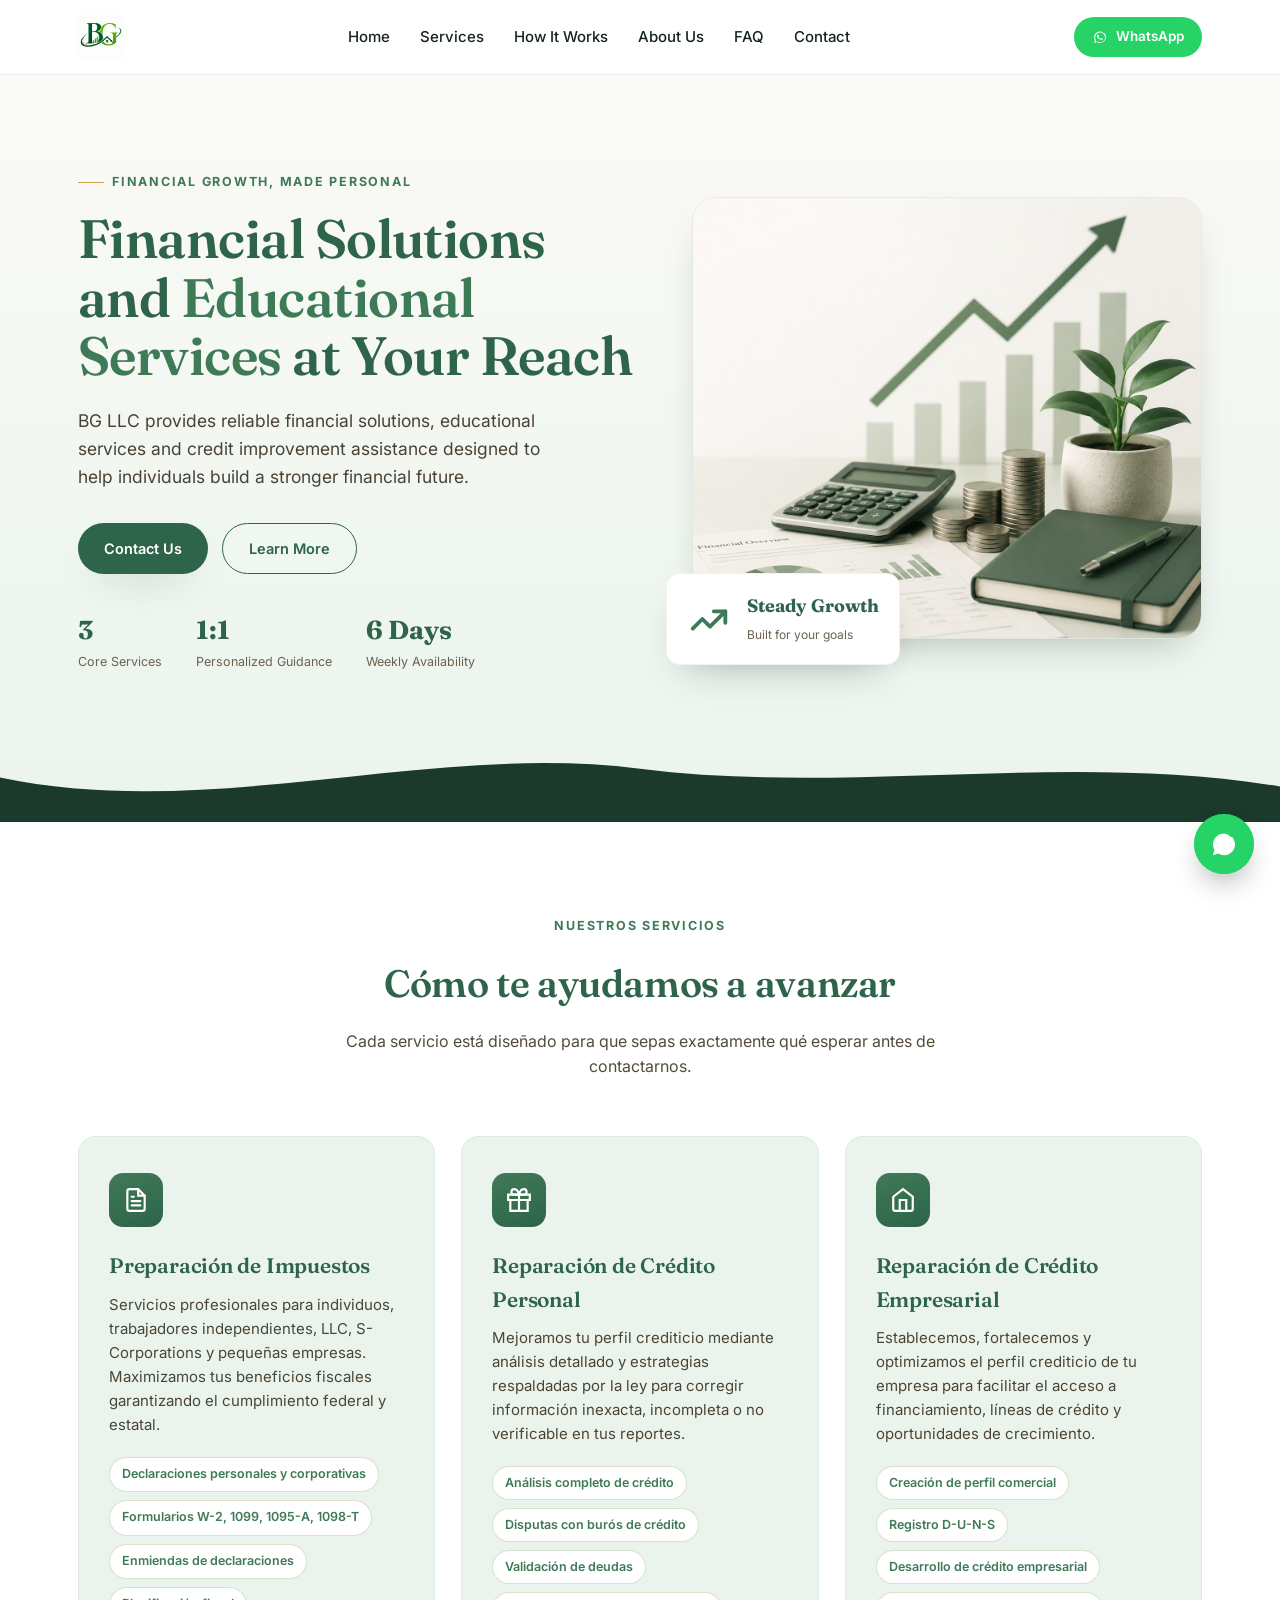
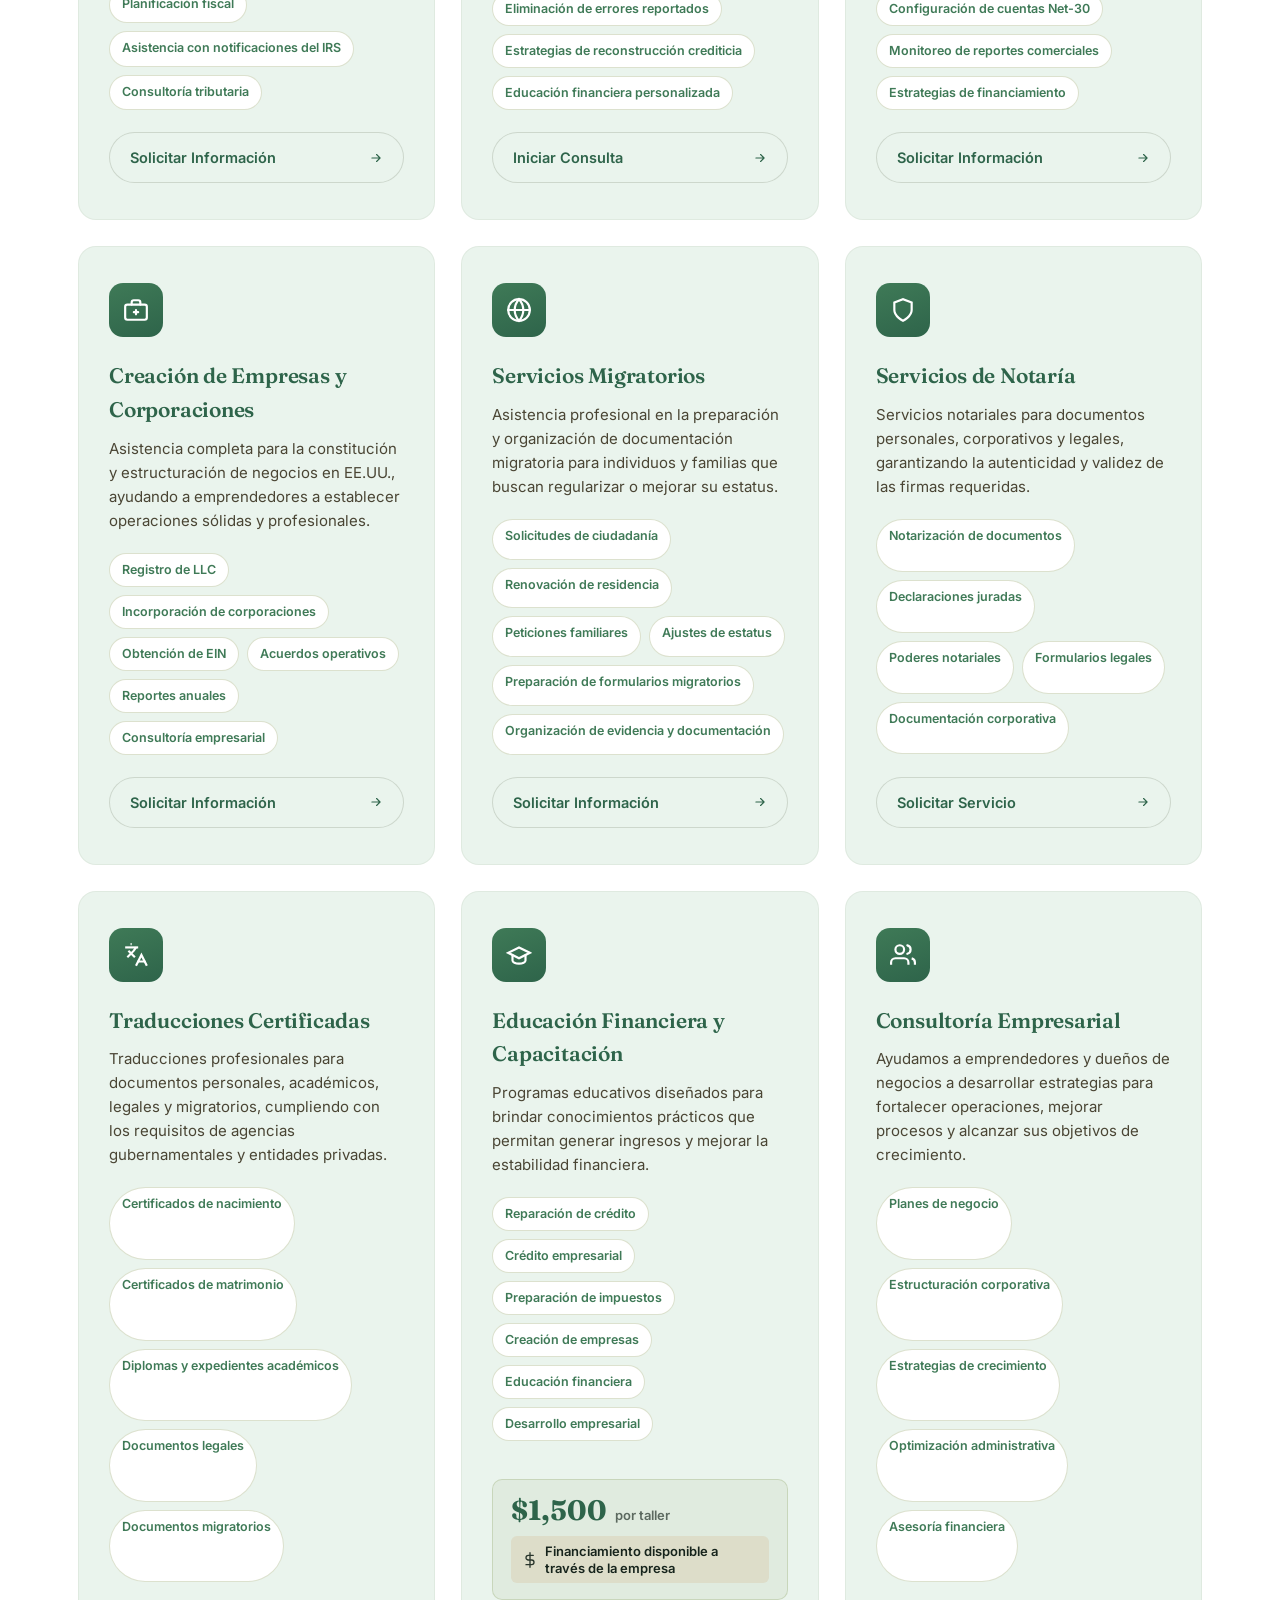
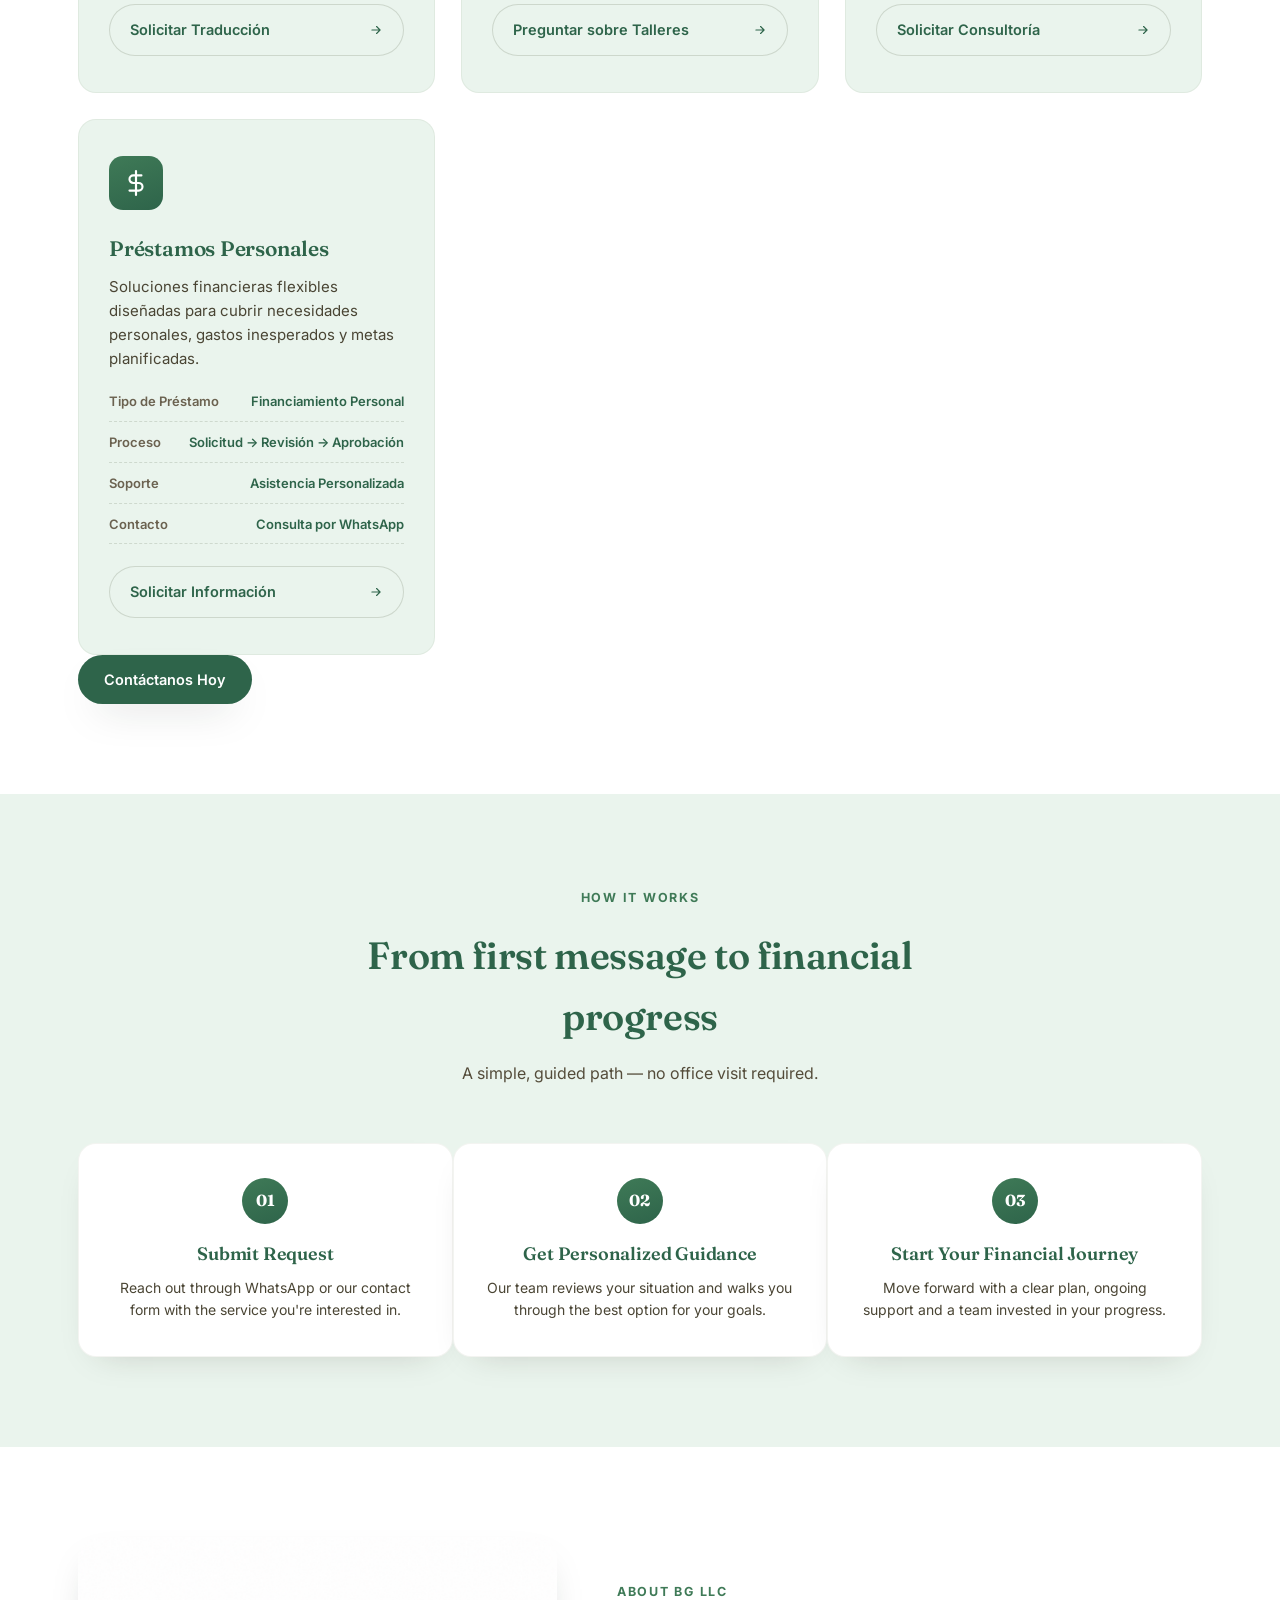
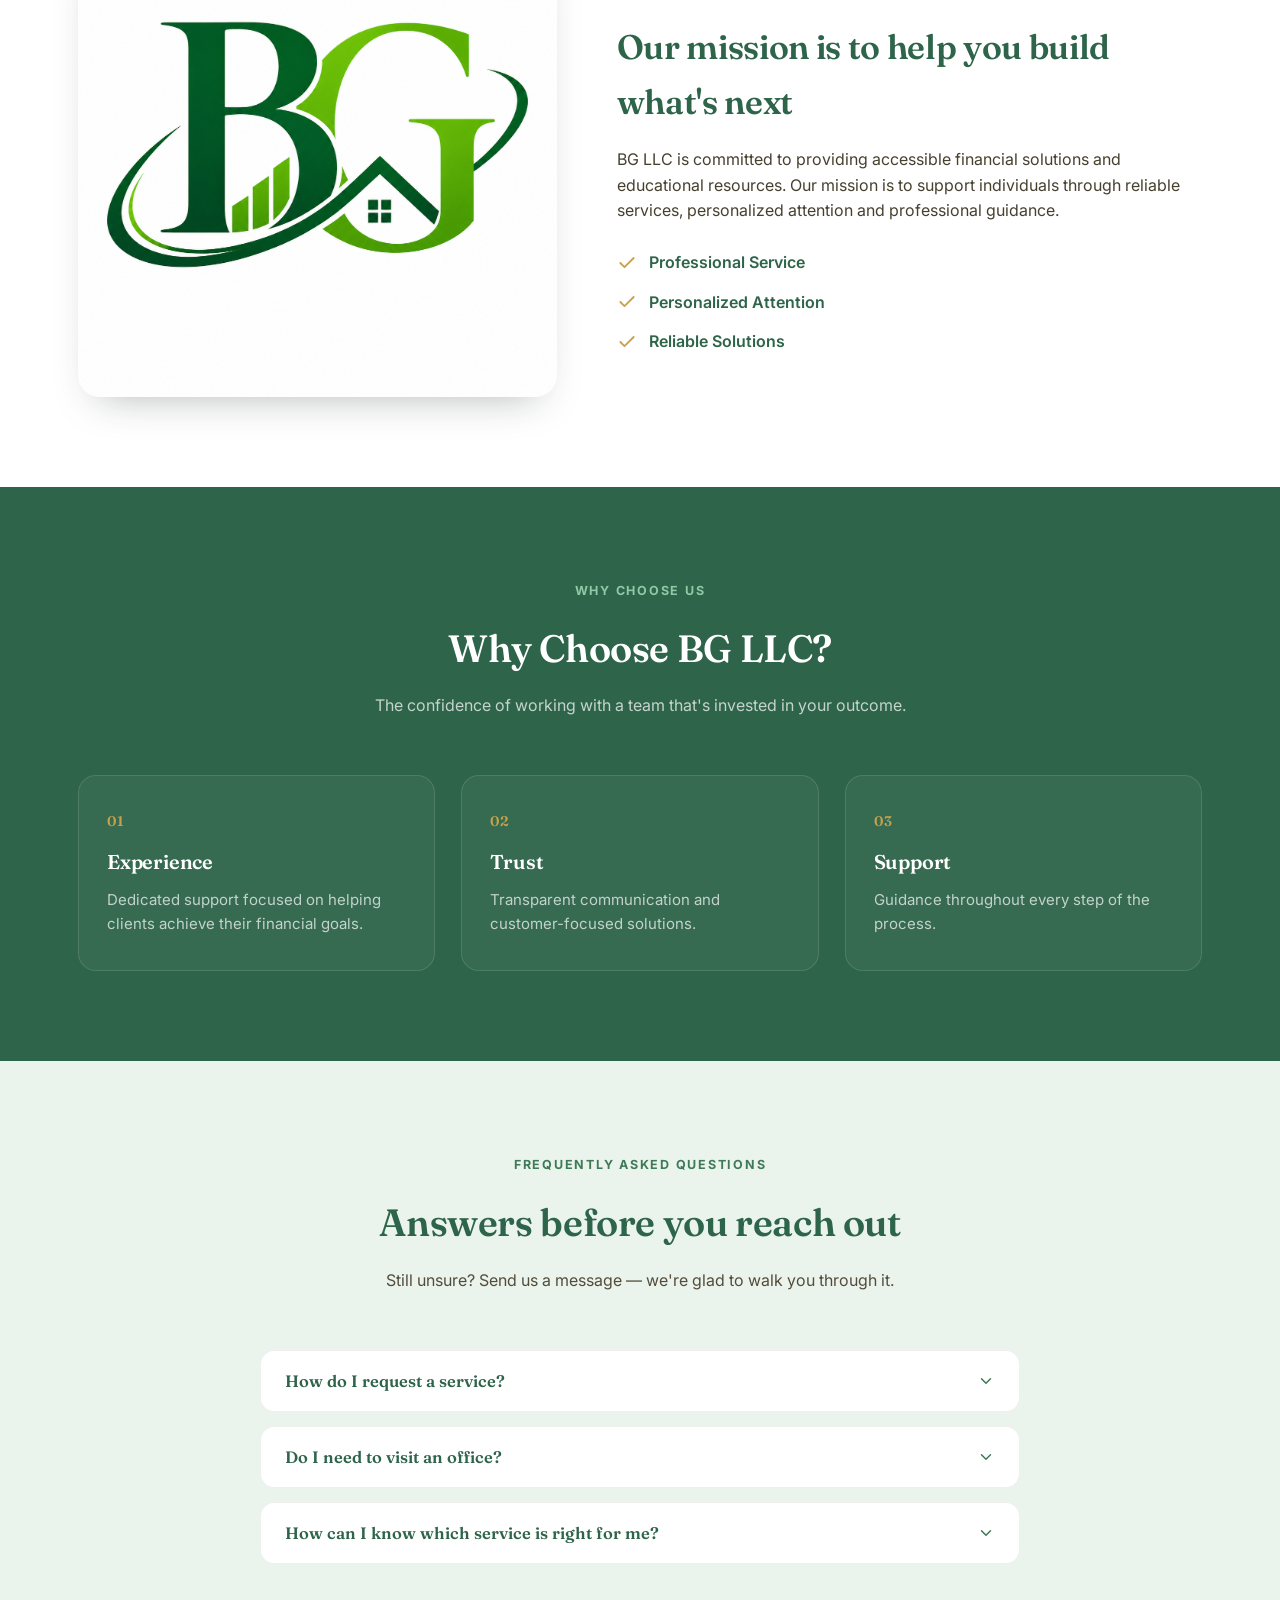
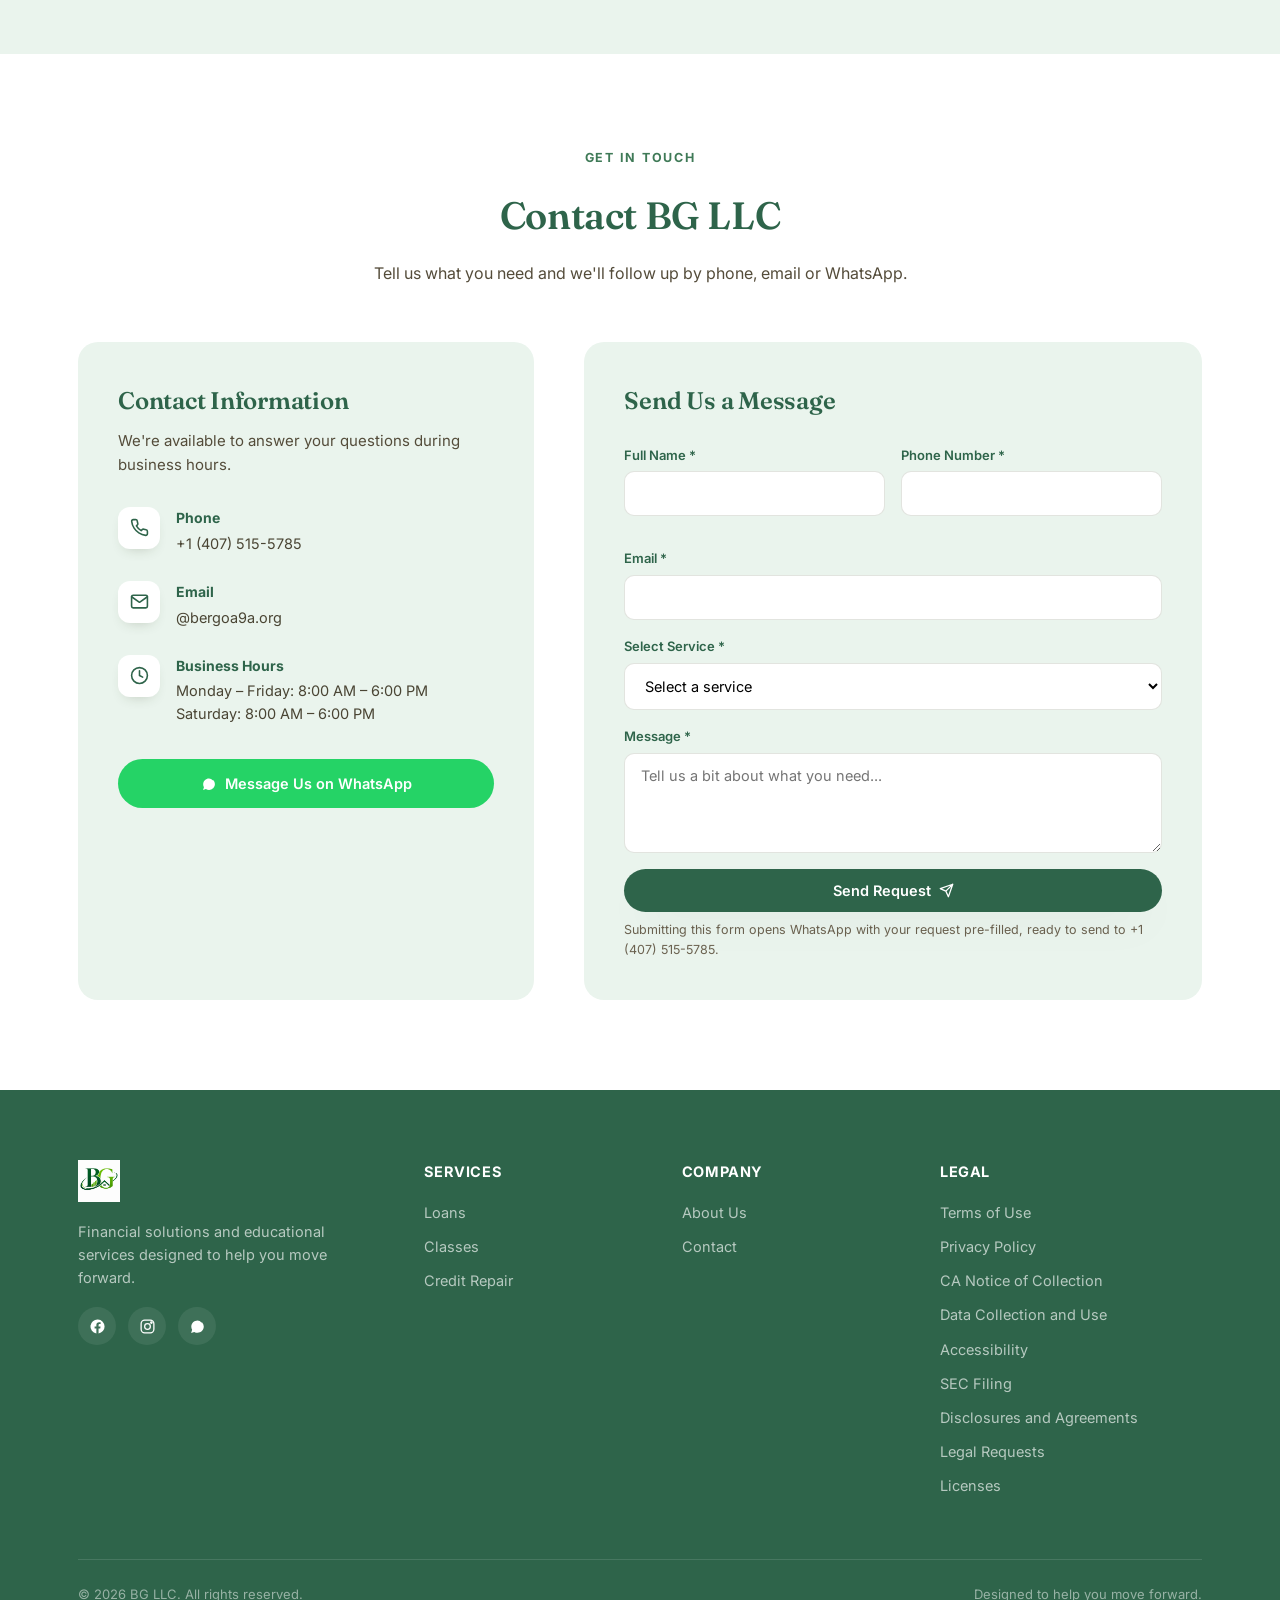
==== index.html @ ca0b8ef5 "Descripción de los cambios" ====
<!DOCTYPE html>
<html lang="en">
<head>
<meta charset="UTF-8">
<meta name="viewport" content="width=device-width, initial-scale=1.0">
<title>BG LLC | Taxes, Credit Repair, Business Services & Financial Education</title>
<meta property="og:title" content="BG LLC | Financial Services">
<meta property="og:image" content="bglogobc.png">
<meta property="og:type" content="website">
<link rel="icon" href="bglogobc.png" type="image/png" />
<meta name="description" content="BG LLC provides financial services, educational classes and credit repair assistance to help clients achieve financial growth.">
<link rel="preconnect" href="https://fonts.googleapis.com">
<link href="https://fonts.googleapis.com/css2?family=Fraunces:opsz,wght@9..144,400;9..144,500;9..144,600;9..144,700&family=Inter:wght@400;500;600;700&display=swap" rel="stylesheet">
<link rel="stylesheet" href="style.css">
</head>
<body>


<!-- ===== NAVBAR ===== -->
<header class="navbar" id="navbar">
  <div class="nav-inner">
    <a href="#home" class="logo-link" aria-label="BG LLC home">
      <img src="bglogobc.png" alt="BG LLC logo"
           onerror="this.replaceWith(Object.assign(document.createElement('div'),{className:'logo-fallback',innerHTML:'<div class=badge>BG</div><div><span class=wordmark>BG LLC</span><small>Loans · Classes · Credit Repair</small></div>'}))">
    </a>
    <nav class="menu" aria-label="Primary">
      <a href="#home">Home</a>
      <a href="#services">Services</a>
      <a href="#how-it-works">How It Works</a>
      <a href="#about">About Us</a>
      <a href="#faq">FAQ</a>
      <a href="#contact">Contact</a>
    </nav>
    <div class="nav-actions">
      <a class="btn btn-whatsapp btn-small" href="https://wa.me/14075155785" target="_blank" rel="noopener">
        <svg viewBox="0 0 24 24" width="16" height="16" fill="currentColor"><path d="M17.6 6.3A8.8 8.8 0 0 0 12.04 3.6c-4.86 0-8.8 3.94-8.8 8.8 0 1.55.4 3.05 1.18 4.36L3 21l4.4-1.4a8.8 8.8 0 0 0 4.65 1.33h.01c4.86 0 8.8-3.94 8.8-8.8a8.8 8.8 0 0 0-2.26-5.83zm-5.56 13.5h-.01a7.3 7.3 0 0 1-3.72-1.02l-.27-.16-2.77.88.88-2.7-.18-.28a7.3 7.3 0 0 1-1.12-3.9c0-4.04 3.29-7.33 7.34-7.33a7.3 7.3 0 0 1 5.18 2.15 7.27 7.27 0 0 1 2.15 5.18c0 4.05-3.3 7.34-7.34 7.34zm4.02-5.5c-.22-.11-1.3-.64-1.5-.72-.2-.07-.35-.11-.5.11-.14.22-.56.71-.7.86-.13.14-.26.16-.48.05-.65-.32-1.27-.7-1.85-1.13a7.07 7.07 0 0 1-1.3-1.62c-.14-.24 0-.36.13-.5.13-.14.3-.36.43-.54.13-.18.04-.34-.05-.5-.09-.16-.5-1.2-.69-1.65-.18-.43-.36-.37-.5-.38h-.43c-.14 0-.38.05-.58.27-.2.22-.78.76-.78 1.85s.8 2.15.92 2.3c.11.14 1.55 2.37 3.76 3.23 2.21.87 2.21.58 2.6.55.4-.04 1.3-.53 1.48-1.04.18-.5.18-.93.13-1.04-.05-.1-.2-.16-.42-.27z"/></svg>
        WhatsApp
      </a>
      <button class="hamburger" id="hamburgerBtn" aria-label="Open menu">
        <span></span><span></span><span></span>
      </button>
    </div>
  </div>
</header>

<!-- Mobile menu -->
<div class="mobile-menu" id="mobileMenu">
  <div class="mobile-menu-top">
    <span style="color:#fff;font-family:'Fraunces',serif;font-size:22px;font-weight:700;">BG LLC</span>
    <button id="closeMobileMenu" aria-label="Close menu">&times;</button>
  </div>
  <a href="#home">Home</a>
  <a href="#services">Services</a>
  <a href="#how-it-works">How It Works</a>
  <a href="#about">About Us</a>
  <a href="#faq">FAQ</a>
  <a href="#contact">Contact</a>
  <a class="btn btn-whatsapp" href="https://wa.me/14075155785" target="_blank" rel="noopener" style="width:fit-content;">Chat on WhatsApp</a>
</div>

<!-- ===== HERO ===== -->
<section class="hero" id="home">
  <div class="hero-inner">
    <div class="hero-copy reveal-init">
      <span class="eyebrow">Financial growth, made personal</span>
      <h1>Financial Solutions and <em>Educational Services</em> at Your Reach</h1>
      <p class="lead">BG LLC provides reliable financial solutions, educational services and credit improvement assistance designed to help individuals build a stronger financial future.</p>
      <div class="hero-ctas">
        <a href="#contact" class="btn btn-primary">Contact Us</a>
        <a href="#services" class="btn btn-secondary">Learn More</a>
      </div>
      <div class="hero-stats">
        <div><strong>3</strong><span>Core Services</span></div>
        <div><strong>1:1</strong><span>Personalized Guidance</span></div>
        <div><strong>6 Days</strong><span>Weekly Availability</span></div>
      </div>
    </div>
    <div class="hero-visual reveal-init reveal-init-delay">
      <div class="frame">
        <img class="img-zoom" src="herobg.png" alt="BG LLC">
      </div>
      <div class="growth-card">
        <svg viewBox="0 0 24 24" fill="none" stroke="#3F7A57" stroke-width="2"><path d="M3 17l5-5 4 4 8-8" stroke-linecap="round" stroke-linejoin="round"/><path d="M14 8h6v6" stroke-linecap="round" stroke-linejoin="round"/></svg>
        <div><strong>Steady Growth</strong><span>Built for your goals</span></div>
      </div>
    </div>
  </div>
  <svg class="hero-wave" viewBox="0 0 1440 90" preserveAspectRatio="none" fill="none" aria-hidden="true">
    <path d="M0 40C240 90 480 0 720 30C960 60 1200 10 1440 50V90H0V40Z" fill="#1B3A2B"/>
  </svg>
</section>

<!-- ===== SERVICES ===== -->
<section class="services" id="services">
  <div class="container">
    <div class="section-head reveal">
      <span class="eyebrow">Nuestros Servicios</span>
      <h2>Cómo te ayudamos a avanzar</h2>
      <p>Cada servicio está diseñado para que sepas exactamente qué esperar antes de contactarnos.</p>
    </div>
    <div class="service-grid service-grid--wide">

      <!-- Preparación de Impuestos -->
      <div class="service-card reveal">
        <div class="service-icon"><svg viewBox="0 0 24 24" fill="none" stroke="#fff" stroke-width="2"><path d="M14 2H6a2 2 0 0 0-2 2v16a2 2 0 0 0 2 2h12a2 2 0 0 0 2-2V8z" stroke-linecap="round"/><path d="M14 2v6h6M16 13H8M16 17H8M10 9H8" stroke-linecap="round"/></svg></div>
        <h3>Preparación de Impuestos</h3>
        <p>Servicios profesionales para individuos, trabajadores independientes, LLC, S-Corporations y pequeñas empresas. Maximizamos tus beneficios fiscales garantizando el cumplimiento federal y estatal.</p>
        <ul class="service-details service-details--tags">
          <li>Declaraciones personales y corporativas</li>
          <li>Formularios W-2, 1099, 1095-A, 1098-T</li>
          <li>Enmiendas de declaraciones</li>
          <li>Planificación fiscal</li>
          <li>Asistencia con notificaciones del IRS</li>
          <li>Consultoría tributaria</li>
        </ul>
        <a class="btn btn-card" href="https://wa.me/14075155785?text=Hola%20BG%20LLC%2C%20me%20interesa%20el%20servicio%20de%20Preparaci%C3%B3n%20de%20Impuestos." target="_blank" rel="noopener">
          Solicitar Información
          <svg viewBox="0 0 24 24" fill="none" stroke="currentColor" stroke-width="2"><path d="M5 12h14M13 6l6 6-6 6" stroke-linecap="round" stroke-linejoin="round"/></svg>
        </a>
      </div>

      <!-- Reparación de Crédito Personal -->
      <div class="service-card reveal">
        <div class="service-icon"><svg viewBox="0 0 24 24" fill="none" stroke="#fff" stroke-width="2"><path d="M20 12V22H4V12"/><path d="M22 7H2v5h20V7z"/><path d="M12 22V7"/><path d="M12 7H7.5a2.5 2.5 0 0 1 0-5C11 2 12 7 12 7z"/><path d="M12 7h4.5a2.5 2.5 0 0 0 0-5C13 2 12 7 12 7z" stroke-linecap="round"/></svg></div>
        <h3>Reparación de Crédito Personal</h3>
        <p>Mejoramos tu perfil crediticio mediante análisis detallado y estrategias respaldadas por la ley para corregir información inexacta, incompleta o no verificable en tus reportes.</p>
        <ul class="service-details service-details--tags">
          <li>Análisis completo de crédito</li>
          <li>Disputas con burós de crédito</li>
          <li>Validación de deudas</li>
          <li>Eliminación de errores reportados</li>
          <li>Estrategias de reconstrucción crediticia</li>
          <li>Educación financiera personalizada</li>
        </ul>
        <a class="btn btn-card" href="https://wa.me/14075155785?text=Hola%20BG%20LLC%2C%20me%20interesa%20la%20Reparaci%C3%B3n%20de%20Cr%C3%A9dito%20Personal." target="_blank" rel="noopener">
          Iniciar Consulta
          <svg viewBox="0 0 24 24" fill="none" stroke="currentColor" stroke-width="2"><path d="M5 12h14M13 6l6 6-6 6" stroke-linecap="round" stroke-linejoin="round"/></svg>
        </a>
      </div>

      <!-- Reparación de Crédito Empresarial -->
      <div class="service-card reveal">
        <div class="service-icon"><svg viewBox="0 0 24 24" fill="none" stroke="#fff" stroke-width="2"><path d="M3 9l9-7 9 7v11a2 2 0 0 1-2 2H5a2 2 0 0 1-2-2z" stroke-linecap="round"/><path d="M9 22V12h6v10" stroke-linecap="round"/></svg></div>
        <h3>Reparación de Crédito Empresarial</h3>
        <p>Establecemos, fortalecemos y optimizamos el perfil crediticio de tu empresa para facilitar el acceso a financiamiento, líneas de crédito y oportunidades de crecimiento.</p>
        <ul class="service-details service-details--tags">
          <li>Creación de perfil comercial</li>
          <li>Registro D-U-N-S</li>
          <li>Desarrollo de crédito empresarial</li>
          <li>Configuración de cuentas Net-30</li>
          <li>Monitoreo de reportes comerciales</li>
          <li>Estrategias de financiamiento</li>
        </ul>
        <a class="btn btn-card" href="https://wa.me/14075155785?text=Hola%20BG%20LLC%2C%20me%20interesa%20la%20Reparaci%C3%B3n%20de%20Cr%C3%A9dito%20Empresarial." target="_blank" rel="noopener">
          Solicitar Información
          <svg viewBox="0 0 24 24" fill="none" stroke="currentColor" stroke-width="2"><path d="M5 12h14M13 6l6 6-6 6" stroke-linecap="round" stroke-linejoin="round"/></svg>
        </a>
      </div>

      <!-- Creación de Empresas -->
      <div class="service-card reveal">
        <div class="service-icon"><svg viewBox="0 0 24 24" fill="none" stroke="#fff" stroke-width="2"><rect x="2" y="7" width="20" height="14" rx="2"/><path d="M16 7V5a2 2 0 0 0-2-2h-4a2 2 0 0 0-2 2v2" stroke-linecap="round"/><path d="M12 12v4M10 14h4" stroke-linecap="round"/></svg></div>
        <h3>Creación de Empresas y Corporaciones</h3>
        <p>Asistencia completa para la constitución y estructuración de negocios en EE.UU., ayudando a emprendedores a establecer operaciones sólidas y profesionales.</p>
        <ul class="service-details service-details--tags">
          <li>Registro de LLC</li>
          <li>Incorporación de corporaciones</li>
          <li>Obtención de EIN</li>
          <li>Acuerdos operativos</li>
          <li>Reportes anuales</li>
          <li>Consultoría empresarial</li>
        </ul>
        <a class="btn btn-card" href="https://wa.me/14075155785?text=Hola%20BG%20LLC%2C%20me%20interesa%20crear%20una%20empresa%20o%20corporaci%C3%B3n." target="_blank" rel="noopener">
          Solicitar Información
          <svg viewBox="0 0 24 24" fill="none" stroke="currentColor" stroke-width="2"><path d="M5 12h14M13 6l6 6-6 6" stroke-linecap="round" stroke-linejoin="round"/></svg>
        </a>
      </div>

      <!-- Servicios Migratorios -->
      <div class="service-card reveal">
        <div class="service-icon"><svg viewBox="0 0 24 24" fill="none" stroke="#fff" stroke-width="2"><circle cx="12" cy="12" r="10"/><path d="M12 2a15.3 15.3 0 0 1 4 10 15.3 15.3 0 0 1-4 10 15.3 15.3 0 0 1-4-10 15.3 15.3 0 0 1 4-10z" stroke-linecap="round"/><path d="M2 12h20" stroke-linecap="round"/></svg></div>
        <h3>Servicios Migratorios</h3>
        <p>Asistencia profesional en la preparación y organización de documentación migratoria para individuos y familias que buscan regularizar o mejorar su estatus.</p>
        <ul class="service-details service-details--tags">
          <li>Solicitudes de ciudadanía</li>
          <li>Renovación de residencia</li>
          <li>Peticiones familiares</li>
          <li>Ajustes de estatus</li>
          <li>Preparación de formularios migratorios</li>
          <li>Organización de evidencia y documentación</li>
        </ul>
        <a class="btn btn-card" href="https://wa.me/14075155785?text=Hola%20BG%20LLC%2C%20me%20interesa%20informaci%C3%B3n%20sobre%20Servicios%20Migratorios." target="_blank" rel="noopener">
          Solicitar Información
          <svg viewBox="0 0 24 24" fill="none" stroke="currentColor" stroke-width="2"><path d="M5 12h14M13 6l6 6-6 6" stroke-linecap="round" stroke-linejoin="round"/></svg>
        </a>
      </div>

      <!-- Notaría -->
      <div class="service-card reveal">
        <div class="service-icon"><svg viewBox="0 0 24 24" fill="none" stroke="#fff" stroke-width="2"><path d="M12 22s8-4 8-10V5l-8-3-8 3v7c0 6 8 10 8 10z" stroke-linecap="round"/></svg></div>
        <h3>Servicios de Notaría</h3>
        <p>Servicios notariales para documentos personales, corporativos y legales, garantizando la autenticidad y validez de las firmas requeridas.</p>
        <ul class="service-details service-details--tags">
          <li>Notarización de documentos</li>
          <li>Declaraciones juradas</li>
          <li>Poderes notariales</li>
          <li>Formularios legales</li>
          <li>Documentación corporativa</li>
        </ul>
        <a class="btn btn-card" href="https://wa.me/14075155785?text=Hola%20BG%20LLC%2C%20necesito%20Servicios%20de%20Notar%C3%ADa." target="_blank" rel="noopener">
          Solicitar Servicio
          <svg viewBox="0 0 24 24" fill="none" stroke="currentColor" stroke-width="2"><path d="M5 12h14M13 6l6 6-6 6" stroke-linecap="round" stroke-linejoin="round"/></svg>
        </a>
      </div>

      <!-- Traducciones Certificadas -->
      <div class="service-card reveal">
        <div class="service-icon"><svg viewBox="0 0 24 24" fill="none" stroke="#fff" stroke-width="2"><path d="M5 8l6 6"/><path d="M4 14l6-6 2-3"/><path d="M2 5h12"/><path d="M7 2h1"/><path d="M22 22l-5-10-5 10"/><path d="M14 18h6" stroke-linecap="round" stroke-linejoin="round"/></svg></div>
        <h3>Traducciones Certificadas</h3>
        <p>Traducciones profesionales para documentos personales, académicos, legales y migratorios, cumpliendo con los requisitos de agencias gubernamentales y entidades privadas.</p>
        <ul class="service-details service-details--tags">
          <li>Certificados de nacimiento</li>
          <li>Certificados de matrimonio</li>
          <li>Diplomas y expedientes académicos</li>
          <li>Documentos legales</li>
          <li>Documentos migratorios</li>
        </ul>
        <a class="btn btn-card" href="https://wa.me/14075155785?text=Hola%20BG%20LLC%2C%20necesito%20una%20Traducci%C3%B3n%20Certificada." target="_blank" rel="noopener">
          Solicitar Traducción
          <svg viewBox="0 0 24 24" fill="none" stroke="currentColor" stroke-width="2"><path d="M5 12h14M13 6l6 6-6 6" stroke-linecap="round" stroke-linejoin="round"/></svg>
        </a>
      </div>

      <!-- Educación Financiera -->
      <div class="service-card service-card--featured reveal">
        <div class="service-badge"></div>
        <div class="service-icon"><svg viewBox="0 0 24 24" fill="none" stroke="#fff" stroke-width="2"><path d="M22 10L12 5 2 10l10 5 10-5z"/><path d="M6 12v5c0 1.66 2.7 3 6 3s6-1.34 6-3v-5" stroke-linecap="round"/></svg></div>
        <h3>Educación Financiera y Capacitación</h3>
        <p>Programas educativos diseñados para brindar conocimientos prácticos que permitan generar ingresos y mejorar la estabilidad financiera.</p>
        <ul class="service-details service-details--tags">
          <li>Reparación de crédito</li>
          <li>Crédito empresarial</li>
          <li>Preparación de impuestos</li>
          <li>Creación de empresas</li>
          <li>Educación financiera</li>
          <li>Desarrollo empresarial</li>
        </ul>
        <div class="service-pricing">
          <div class="price-tag">
            <span class="price-amount">$1,500</span>
            <span class="price-label">por taller</span>
          </div>
          <div class="price-note">
            <svg viewBox="0 0 24 24" fill="none" stroke="currentColor" stroke-width="2" width="16" height="16"><path d="M12 1v22M17 5H9.5a3.5 3.5 0 0 0 0 7h5a3.5 3.5 0 0 1 0 7H6" stroke-linecap="round"/></svg>
            Financiamiento disponible a través de la empresa
          </div>
        </div>
        <a class="btn btn-card" href="https://wa.me/14075155785?text=Hola%20BG%20LLC%2C%20me%20interesan%20los%20talleres%20de%20Educaci%C3%B3n%20Financiera%20y%20quisiera%20informaci%C3%B3n%20sobre%20el%20financiamiento." target="_blank" rel="noopener">
          Preguntar sobre Talleres
          <svg viewBox="0 0 24 24" fill="none" stroke="currentColor" stroke-width="2"><path d="M5 12h14M13 6l6 6-6 6" stroke-linecap="round" stroke-linejoin="round"/></svg>
        </a>
      </div>

      <!-- Consultoría Empresarial -->
      <div class="service-card reveal">
        <div class="service-icon"><svg viewBox="0 0 24 24" fill="none" stroke="#fff" stroke-width="2"><path d="M17 21v-2a4 4 0 0 0-4-4H5a4 4 0 0 0-4 4v2"/><circle cx="9" cy="7" r="4"/><path d="M23 21v-2a4 4 0 0 0-3-3.87"/><path d="M16 3.13a4 4 0 0 1 0 7.75" stroke-linecap="round"/></svg></div>
        <h3>Consultoría Empresarial</h3>
        <p>Ayudamos a emprendedores y dueños de negocios a desarrollar estrategias para fortalecer operaciones, mejorar procesos y alcanzar sus objetivos de crecimiento.</p>
        <ul class="service-details service-details--tags">
          <li>Planes de negocio</li>
          <li>Estructuración corporativa</li>
          <li>Estrategias de crecimiento</li>
          <li>Optimización administrativa</li>
          <li>Asesoría financiera</li>
        </ul>
        <a class="btn btn-card" href="https://wa.me/14075155785?text=Hola%20BG%20LLC%2C%20me%20interesa%20la%20Consultor%C3%ADa%20Empresarial." target="_blank" rel="noopener">
          Solicitar Consultoría
          <svg viewBox="0 0 24 24" fill="none" stroke="currentColor" stroke-width="2"><path d="M5 12h14M13 6l6 6-6 6" stroke-linecap="round" stroke-linejoin="round"/></svg>
        </a>
      </div>

      <!-- Personal Loans -->
      <div class="service-card reveal">
        <div class="service-icon"><svg viewBox="0 0 24 24" fill="none" stroke="#fff" stroke-width="2"><path d="M12 1v22M17 5H9.5a3.5 3.5 0 0 0 0 7h5a3.5 3.5 0 0 1 0 7H6" stroke-linecap="round"/></svg></div>
        <h3>Préstamos Personales</h3>
        <p>Soluciones financieras flexibles diseñadas para cubrir necesidades personales, gastos inesperados y metas planificadas.</p>
        <ul class="service-details">
          <li><span class="label">Tipo de Préstamo</span><span class="value">Financiamiento Personal</span></li>
          <li><span class="label">Proceso</span><span class="value">Solicitud → Revisión → Aprobación</span></li>
          <li><span class="label">Soporte</span><span class="value">Asistencia Personalizada</span></li>
          <li><span class="label">Contacto</span><span class="value">Consulta por WhatsApp</span></li>
        </ul>
        <a class="btn btn-card" href="https://wa.me/14075155785?text=Hola%20BG%20LLC%2C%20me%20interesa%20informaci%C3%B3n%20sobre%20Pr%C3%A9stamos%20Personales." target="_blank" rel="noopener">
          Solicitar Información
          <svg viewBox="0 0 24 24" fill="none" stroke="currentColor" stroke-width="2"><path d="M5 12h14M13 6l6 6-6 6" stroke-linecap="round" stroke-linejoin="round"/></svg>
        </a>
      </div>

    </div>

    <!-- Bottom CTA -->
    <div class="services-cta reveal">
      <a href="#contact" class="btn btn-primary">Contáctanos Hoy</a>
    </div>

  </div>
</section>

<!-- ===== HOW IT WORKS ===== -->
<section class="how" id="how-it-works">
  <div class="container">
    <div class="section-head reveal">
      <span class="eyebrow">How It Works</span>
      <h2>From first message to financial progress</h2>
      <p>A simple, guided path — no office visit required.</p>
    </div>
    <div class="steps-grid">
      <div class="step-card reveal">
        <span class="step-num">01</span>
        <h3>Submit Request</h3>
        <p>Reach out through WhatsApp or our contact form with the service you're interested in.</p>
      </div>
      <div class="step-connector reveal" aria-hidden="true"></div>
      <div class="step-card reveal">
        <span class="step-num">02</span>
        <h3>Get Personalized Guidance</h3>
        <p>Our team reviews your situation and walks you through the best option for your goals.</p>
      </div>
      <div class="step-connector reveal" aria-hidden="true"></div>
      <div class="step-card reveal">
        <span class="step-num">03</span>
        <h3>Start Your Financial Journey</h3>
        <p>Move forward with a clear plan, ongoing support and a team invested in your progress.</p>
      </div>
    </div>
  </div>
</section>

<!-- ===== ABOUT ===== -->
<section class="about" id="about">
  <div class="container about-inner">
    <div class="about-visual reveal">
      <img class="img-zoom" src="bglogobc.png" alt="BG LLC">
    </div>
    <div class="about-content reveal">
      <span class="eyebrow">About BG LLC</span>
      <h2>Our mission is to help you build what's next</h2>
      <p>BG LLC is committed to providing accessible financial solutions and educational resources. Our mission is to support individuals through reliable services, personalized attention and professional guidance.</p>
      <div class="check-list">
        <div><svg viewBox="0 0 24 24" fill="none" stroke="currentColor" stroke-width="2.2"><path d="M20 6L9 17l-5-5" stroke-linecap="round" stroke-linejoin="round"/></svg> Professional Service</div>
        <div><svg viewBox="0 0 24 24" fill="none" stroke="currentColor" stroke-width="2.2"><path d="M20 6L9 17l-5-5" stroke-linecap="round" stroke-linejoin="round"/></svg> Personalized Attention</div>
        <div><svg viewBox="0 0 24 24" fill="none" stroke="currentColor" stroke-width="2.2"><path d="M20 6L9 17l-5-5" stroke-linecap="round" stroke-linejoin="round"/></svg> Reliable Solutions</div>
      </div>
    </div>
  </div>
</section>

<!-- ===== WHY CHOOSE US ===== -->
<section class="why">
  <div class="container">
    <div class="section-head reveal">
      <span class="eyebrow">Why Choose Us</span>
      <h2>Why Choose BG LLC?</h2>
      <p>The confidence of working with a team that's invested in your outcome.</p>
    </div>
    <div class="why-grid">
      <div class="why-card reveal">
        <span class="num">01</span>
        <h3>Experience</h3>
        <p>Dedicated support focused on helping clients achieve their financial goals.</p>
      </div>
      <div class="why-card reveal">
        <span class="num">02</span>
        <h3>Trust</h3>
        <p>Transparent communication and customer-focused solutions.</p>
      </div>
      <div class="why-card reveal">
        <span class="num">03</span>
        <h3>Support</h3>
        <p>Guidance throughout every step of the process.</p>
      </div>
    </div>
  </div>
</section>

<!-- ===== FAQ ===== -->
<section class="faq" id="faq">
  <div class="container">
    <div class="section-head reveal">
      <span class="eyebrow">Frequently Asked Questions</span>
      <h2>Answers before you reach out</h2>
      <p>Still unsure? Send us a message — we're glad to walk you through it.</p>
    </div>
    <div class="faq-list reveal">
      <div class="faq-item">
        <button class="faq-question" aria-expanded="false">
          How do I request a service?
          <svg viewBox="0 0 24 24" fill="none" stroke="currentColor" stroke-width="2"><path d="M6 9l6 6 6-6" stroke-linecap="round" stroke-linejoin="round"/></svg>
        </button>
        <div class="faq-answer">
          <p>Simply contact BG LLC through WhatsApp and our team will guide you through the process.</p>
        </div>
      </div>
      <div class="faq-item">
        <button class="faq-question" aria-expanded="false">
          Do I need to visit an office?
          <svg viewBox="0 0 24 24" fill="none" stroke="currentColor" stroke-width="2"><path d="M6 9l6 6 6-6" stroke-linecap="round" stroke-linejoin="round"/></svg>
        </button>
        <div class="faq-answer">
          <p>No, consultations can start online through WhatsApp.</p>
        </div>
      </div>
      <div class="faq-item">
        <button class="faq-question" aria-expanded="false">
          How can I know which service is right for me?
          <svg viewBox="0 0 24 24" fill="none" stroke="currentColor" stroke-width="2"><path d="M6 9l6 6 6-6" stroke-linecap="round" stroke-linejoin="round"/></svg>
        </button>
        <div class="faq-answer">
          <p>Our team will review your needs and recommend the best option.</p>
        </div>
      </div>
    </div>
  </div>
</section>

<!-- ===== CONTACT ===== -->
<section class="contact" id="contact">
  <div class="container">
    <div class="section-head reveal">
      <span class="eyebrow">Get In Touch</span>
      <h2>Contact BG LLC</h2>
      <p>Tell us what you need and we'll follow up by phone, email or WhatsApp.</p>
    </div>
    <div class="contact-inner">
      <div class="contact-info reveal">
        <h3>Contact Information</h3>
        <p>We're available to answer your questions during business hours.</p>

        <div class="contact-row">
          <div class="ic"><svg viewBox="0 0 24 24" fill="none" stroke="currentColor" stroke-width="2"><path d="M22 16.92v3a2 2 0 0 1-2.18 2 19.79 19.79 0 0 1-8.63-3.07 19.5 19.5 0 0 1-6-6 19.79 19.79 0 0 1-3.07-8.67A2 2 0 0 1 4.11 2h3a2 2 0 0 1 2 1.72c.127.96.36 1.903.7 2.81a2 2 0 0 1-.45 2.11L8.09 9.91a16 16 0 0 0 6 6l1.27-1.27a2 2 0 0 1 2.11-.45c.907.34 1.85.57 2.81.7A2 2 0 0 1 22 16.92z" stroke-linecap="round" stroke-linejoin="round"/></svg></div>
          <div><strong>Phone</strong><span>+1 (407) 515-5785</span></div>
        </div>
        <div class="contact-row">
          <div class="ic"><svg viewBox="0 0 24 24" fill="none" stroke="currentColor" stroke-width="2"><path d="M4 4h16v16H4z" opacity="0"/><path d="M22 6l-10 7L2 6" stroke-linecap="round" stroke-linejoin="round"/><rect x="2" y="4" width="20" height="16" rx="2" stroke-linecap="round" stroke-linejoin="round"/></svg></div>
          <div><strong>Email</strong><span>@bergoa9a.org</span></div>
        </div>
        <div class="contact-row">
          <div class="ic"><svg viewBox="0 0 24 24" fill="none" stroke="currentColor" stroke-width="2"><circle cx="12" cy="12" r="10"/><path d="M12 6v6l4 2" stroke-linecap="round" stroke-linejoin="round"/></svg></div>
          <div>
            <strong>Business Hours</strong>
            <div class="txt">Monday – Friday: 8:00 AM – 6:00 PM<br>Saturday: 8:00 AM – 6:00 PM</div>
          </div>
        </div>

        <a class="btn btn-whatsapp" href="https://wa.me/14075155785" target="_blank" rel="noopener" style="margin-top:10px;width:100%;">
          <svg viewBox="0 0 24 24" width="16" height="16" fill="currentColor"><path d="M17.6 6.3A8.8 8.8 0 0 0 12.04 3.6c-4.86 0-8.8 3.94-8.8 8.8 0 1.55.4 3.05 1.18 4.36L3 21l4.4-1.4a8.8 8.8 0 0 0 4.65 1.33h.01c4.86 0 8.8-3.94 8.8-8.8a8.8 8.8 0 0 0-2.26-5.83z"/></svg>
          Message Us on WhatsApp
        </a>
      </div>

      <div class="contact-form reveal">
        <h3>Send Us a Message</h3>
        <form id="bgForm">
          <div class="form-row">
            <div class="field">
              <label for="fullName">Full Name *</label>
              <input type="text" id="fullName" name="fullName" required>
            </div>
            <div class="field">
              <label for="phone">Phone Number *</label>
              <input type="tel" id="phone" name="phone" required>
            </div>
          </div>
          <div class="field">
            <label for="email">Email *</label>
            <input type="email" id="email" name="email" required>
          </div>
          <div class="field">
            <label for="service">Select Service *</label>
            <select id="service" name="service" required>
              <option value="" disabled selected>Select a service</option>
              <option value="Personal Loans">Personal Loans</option>
              <option value="Educational Classes">Educational Classes</option>
              <option value="Credit Repair">Credit Repair</option>
              <option value="Other">Other</option>
            </select>
          </div>
          <div class="field">
            <label for="message">Message *</label>
            <textarea id="message" name="message" required placeholder="Tell us a bit about what you need..."></textarea>
          </div>
          <button type="submit" class="btn btn-primary" style="width:100%;">
            Send Request
            <svg viewBox="0 0 24 24" width="15" height="15" fill="none" stroke="currentColor" stroke-width="2"><path d="M22 2L11 13M22 2l-7 20-4-9-9-4 20-7z" stroke-linecap="round" stroke-linejoin="round"/></svg>
          </button>
          <p class="form-note">Submitting this form opens WhatsApp with your request pre-filled, ready to send to +1 (407) 515-5785.</p>
        </form>
      </div>
    </div>
  </div>
</section>

<!-- ===== FOOTER ===== -->
<footer>
  <div class="container">
    <div class="footer-top">
      <div class="footer-brand">
        <img src="bglogobc.png" alt="BG LLC logo" style="height:42px;"
             onerror="this.replaceWith(Object.assign(document.createElement('div'),{className:'logo-fallback',innerHTML:'<div class=badge style=background:rgba(255,255,255,0.15)>BG</div><div><span class=wordmark>BG LLC</span><small>Loans · Classes · Credit Repair</small></div>'}))">
        <p>Financial solutions and educational services designed to help you move forward.</p>
        <div class="social-row">
          <a href="#" aria-label="Facebook"><svg viewBox="0 0 24 24" fill="currentColor"><path d="M22 12a10 10 0 1 0-11.6 9.9v-7H7.9V12h2.5V9.8c0-2.5 1.5-3.9 3.8-3.9 1.1 0 2.2.2 2.2.2v2.5h-1.3c-1.2 0-1.6.8-1.6 1.6V12h2.8l-.4 2.9h-2.4v7A10 10 0 0 0 22 12z"/></svg></a>
          <a href="#" aria-label="Instagram"><svg viewBox="0 0 24 24" fill="none" stroke="currentColor" stroke-width="1.8"><rect x="3" y="3" width="18" height="18" rx="5"/><circle cx="12" cy="12" r="4"/><circle cx="17.5" cy="6.5" r="1"/></svg></a>
          <a href="https://wa.me/14075155785" target="_blank" rel="noopener" aria-label="WhatsApp"><svg viewBox="0 0 24 24" fill="currentColor"><path d="M17.6 6.3A8.8 8.8 0 0 0 12.04 3.6c-4.86 0-8.8 3.94-8.8 8.8 0 1.55.4 3.05 1.18 4.36L3 21l4.4-1.4a8.8 8.8 0 0 0 4.65 1.33h.01c4.86 0 8.8-3.94 8.8-8.8a8.8 8.8 0 0 0-2.26-5.83z"/></svg></a>
        </div>
      </div>
      <div class="footer-col">
        <h4>Services</h4>
        <a href="#services">Loans</a>
        <a href="#services">Classes</a>
        <a href="#services">Credit Repair</a>
      </div>
      <div class="footer-col">
        <h4>Company</h4>
        <a href="#about">About Us</a>
        <a href="#contact">Contact</a>
      </div>
      <div class="footer-col">
        <h4>Legal</h4>
        <a href="#" data-legal="terms">Terms of Use</a>
        <a href="#" data-legal="privacy">Privacy Policy</a>
        <a href="#" data-legal="ca-notice">CA Notice of Collection</a>
        <a href="#" data-legal="data-use">Data Collection and Use</a>
        <a href="#" data-legal="accessibility">Accessibility</a>
        <a href="#" data-legal="sec">SEC Filing</a>
        <a href="#" data-legal="disclosures">Disclosures and Agreements</a>
        <a href="#" data-legal="legal-requests">Legal Requests</a>
        <a href="#" data-legal="licenses">Licenses</a>
      </div>
    </div>
    <div class="footer-bottom">
      <span>© 2026 BG LLC. All rights reserved.</span>
      <span>Designed to help you move forward.</span>
    </div>
  </div>
</footer>

<!-- LEGAL MODAL -->
<div id="legalModal" class="legal-modal">
  <div class="legal-modal-content">
    <div class="legal-modal-header">
      <h3 id="legalTitle"></h3>
      <button id="closeLegalModal" aria-label="Close">&times;</button>
    </div>
    <div id="legalContent" class="legal-modal-body"></div>
  </div>
</div>

<!-- ===== WHATSAPP FLOATING BUTTON ===== -->
<a class="wa-float" href="https://wa.me/14075155785" target="_blank" rel="noopener" aria-label="Chat with us on WhatsApp">
  <span class="wa-float-ring"></span>
  <svg viewBox="0 0 24 24" fill="currentColor"><path d="M17.6 6.3A8.8 8.8 0 0 0 12.04 3.6c-4.86 0-8.8 3.94-8.8 8.8 0 1.55.4 3.05 1.18 4.36L3 21l4.4-1.4a8.8 8.8 0 0 0 4.65 1.33h.01c4.86 0 8.8-3.94 8.8-8.8a8.8 8.8 0 0 0-2.26-5.83z"/></svg>
</a>

<div class="toast" id="toast">Opening WhatsApp with your request...</div>

<script src="script.js"></script>
</body>
</html>
---- style.css ----
:root{
    --deep-green:#2e644a;
    --deep-green-2:#29573f;
    --mid-green:#3F7A57;
    --light-green:#8FC9A6;
    --pale-green:#EAF4ED;
    --cream:#FBFAF6;
    --gold:#C9A24B;
    --ink:#16241C;
    --white:#FFFFFF;
    --radius:14px;
    --shadow: 0 18px 40px -20px rgba(22,36,28,0.35);
    --ease: cubic-bezier(.22,.61,.36,1);
  }
  *{margin:0;padding:0;box-sizing:border-box;}
  html{scroll-behavior:smooth;}
  body{
    font-family:'Inter',sans-serif;
    color:var(--ink);
    background:var(--cream);
    line-height:1.6;
    -webkit-font-smoothing:antialiased;
  }
  h1,h2,h3,.display{
    font-family:'Fraunces',serif;
    font-weight:600;
    letter-spacing:-0.01em;
    color:var(--deep-green);
  }
  a{color:inherit;text-decoration:none;}
  img{max-width:100%;display:block;}
  .container{max-width:1180px;margin:0 auto;padding:0 28px;}
  button{font-family:'Inter',sans-serif;cursor:pointer;border:none;}
  :focus-visible{outline:3px solid var(--gold);outline-offset:2px;}

  /* ===== ENTRANCE + SCROLL REVEAL ===== */
  .reveal-init{
    opacity:0;transform:translateY(22px);
    animation:fadeSlideUp .8s var(--ease) forwards;
  }
  .reveal-init-delay{animation-delay:.18s;}
  @keyframes fadeSlideUp{
    to{opacity:1;transform:translateY(0);}
  }
  .reveal{
    opacity:0;transform:translateY(28px);
    transition:opacity .7s var(--ease), transform .7s var(--ease);
  }
  .reveal.in-view{opacity:1;transform:translateY(0);}
  .service-grid .reveal:nth-child(2){transition-delay:.08s;}
  .service-grid .reveal:nth-child(3){transition-delay:.16s;}
  .why-grid .why-card:nth-child(2){transition-delay:.08s;}
  .why-grid .why-card:nth-child(3){transition-delay:.16s;}
  .steps-grid .step-card:nth-of-type(2){transition-delay:.1s;}
  .steps-grid .step-card:nth-of-type(3){transition-delay:.2s;}

  
  /* ===== NAVBAR ===== */
  header.navbar{
    position:sticky;top:0;z-index:1000;
    background:rgb(255, 255, 255);
    backdrop-filter:blur(10px);
    border-bottom:1px solid rgba(51,64,31,0.08);
    transition:box-shadow .35s var(--ease), padding .35s var(--ease), background .35s var(--ease);
  }
  header.navbar.scrolled{
    background:rgb(255, 255, 255);
    box-shadow:0 12px 30px -22px rgba(42,35,22,0.45);
  }
  header.navbar.scrolled .nav-inner{padding:9px 28px;}
  .nav-inner{
    display:flex;align-items:center;justify-content:space-between;
    padding:14px 28px;max-width:1180px;margin:0 auto;
    transition:padding .35s var(--ease);
  }
  .logo-link{display:flex;align-items:center;gap:10px;}
  .logo-link img{height:46px;width:auto;transition:height .35s var(--ease);}
  header.navbar.scrolled .logo-link img{height:38px;}
  .logo-fallback{
    display:flex;align-items:center;gap:10px;
  }
  .logo-fallback .badge{
    width:42px;height:42px;border-radius:50%;
    background:linear-gradient(160deg,var(--mid-green),var(--deep-green));
    display:flex;align-items:center;justify-content:center;
    color:var(--white);font-family:'Fraunces',serif;font-weight:700;font-size:16px;
  }
  .logo-fallback span.wordmark{
    font-family:'Fraunces',serif;font-weight:700;font-size:19px;color:var(--deep-green);
    line-height:1;
  }
  .logo-fallback small{display:block;font-size:9px;letter-spacing:0.12em;color:var(--mid-green);font-weight:600;text-transform:uppercase;font-family:'Inter',sans-serif;}

  nav.menu{display:flex;align-items:center;gap:30px;}
  nav.menu a{font-size:15px;font-weight:500;color:var(--ink);position:relative;padding:4px 0;transition:color .2s ease;}
  nav.menu a:hover{color:var(--deep-green);}
  nav.menu a::after{
    content:"";position:absolute;left:0;bottom:-2px;width:0;height:2px;
    background:var(--gold);transition:width .25s var(--ease);
  }
  nav.menu a:hover::after{width:100%;}

  .nav-actions{display:flex;align-items:center;gap:16px;}
  .btn{
    display:inline-flex;align-items:center;justify-content:center;gap:8px;
    padding:13px 26px;border-radius:999px;font-weight:600;font-size:14.5px;
    transition:transform .25s var(--ease), box-shadow .25s var(--ease), background .25s var(--ease);
    position:relative;overflow:hidden;
  }
  .btn svg{transition:transform .25s var(--ease);}
  .btn:active{transform:scale(.96);}
  .btn-primary{background:var(--deep-green);color:var(--white);box-shadow:var(--shadow);}
  .btn-primary:hover{background:var(--deep-green-2);transform:translateY(-2px);box-shadow:0 20px 36px -16px rgba(42,35,22,0.5);}
  .btn-primary:hover svg{transform:translateX(3px);}
  .btn-whatsapp{background:#25D366;color:var(--white);}
  .btn-whatsapp:hover{background:#1ebd5a;transform:translateY(-2px);box-shadow:0 16px 30px -14px rgba(37,211,102,0.55);}
  .btn-secondary{
    background:transparent;color:var(--deep-green);border:1.5px solid var(--deep-green);
  }
  .btn-secondary:hover{background:var(--deep-green);color:var(--white);transform:translateY(-2px);}
  .btn-small{padding:9px 18px;font-size:13.5px;}
  .btn-card{
    width:100%;background:var(--pale-green);color:var(--deep-green);
    border:1.5px solid rgba(51,64,31,0.16);justify-content:space-between;
    font-size:14px;padding:13px 20px;
  }
  .btn-card svg{width:14px;height:14px;}
  .btn-card:hover{background:var(--deep-green);color:var(--white);border-color:var(--deep-green);transform:translateY(-2px);}
  .btn-card:hover svg{transform:translateX(4px);}

  .hamburger{display:none;flex-direction:column;gap:5px;background:none;width:30px;}
  .hamburger span{display:block;height:2.5px;background:var(--deep-green);border-radius:2px;transition:transform .2s ease, opacity .2s ease;}

  /* ===== HERO ===== */
  .hero{
    position:relative;overflow:hidden;
    background:linear-gradient(180deg,var(--cream) 0%, var(--pale-green) 100%);
    padding:90px 0 0;
  }
  .hero-inner{
    max-width:1180px;margin:0 auto;padding:0 28px;
    display:grid;grid-template-columns:1.05fr 0.95fr;gap:50px;align-items:center;
  }
  .eyebrow{
    display:inline-flex;align-items:center;gap:8px;
    font-size:12.5px;font-weight:700;letter-spacing:0.14em;text-transform:uppercase;
    color:var(--mid-green);margin-bottom:18px;
  }
  .eyebrow::before{content:"";width:26px;height:1.5px;background:var(--gold);display:inline-block;}
  .hero h1{font-size:clamp(34px,4.6vw,54px);line-height:1.08;margin-bottom:22px;}
  .hero h1 em{font-style:normal;color:var(--mid-green);}
  .hero p.lead{font-size:17.5px;color:#4a4234;max-width:480px;margin-bottom:32px;}
  .hero-ctas{display:flex;gap:14px;flex-wrap:wrap;margin-bottom:36px;}
  .hero-stats{display:flex;gap:34px;flex-wrap:wrap;}
  .hero-stats div{display:flex;flex-direction:column;}
  .hero-stats strong{font-family:'Fraunces',serif;font-size:26px;color:var(--deep-green);}
  .hero-stats span{font-size:12.5px;color:#6b6250;}

  .hero-visual{position:relative;}
  .hero-visual .frame{
    border-radius:24px;overflow:hidden;box-shadow:var(--shadow);
    border:1px solid rgba(51,64,31,0.08);
  }
  .hero-visual .frame img{width:100%;height:440px;object-fit:cover;display:block;}
  .img-zoom{animation:slowZoom 16s ease-in-out infinite alternate;}
  @keyframes slowZoom{
    from{transform:scale(1);}
    to{transform:scale(1.08);}
  }
  .growth-card{
    position:absolute;bottom:-26px;left:-26px;
    background:var(--white);border-radius:var(--radius);padding:18px 20px;
    box-shadow:var(--shadow);display:flex;align-items:center;gap:14px;
    border:1px solid rgba(51,64,31,0.06);
    animation:fadeSlideUp .8s var(--ease) .4s both;
  }
  .growth-card svg{width:46px;height:46px;}
  .growth-card strong{display:block;font-family:'Fraunces',serif;font-size:18px;color:var(--deep-green);}
  .growth-card span{font-size:12px;color:#6b6250;}

  .hero-wave{display:block;width:100%;margin-top:70px;}

  /* ===== SECTION SHARED ===== */
  section{padding:90px 0;}
  .section-head{max-width:640px;margin:0 auto 56px;text-align:center;}
  .section-head .eyebrow{justify-content:center;}
  .section-head .eyebrow::before{display:none;}
  .section-head h2{font-size:clamp(28px,3.4vw,38px);margin-bottom:14px;}
  .section-head p{color:#544c3a;font-size:16px;}

  /* ===== SERVICES ===== */
  .services{background:var(--white);}
  .service-grid{display:grid;grid-template-columns:repeat(3,1fr);gap:26px;align-items:stretch;}
  .service-card{
    display:flex;flex-direction:column;
    background:var(--pale-green);border-radius:18px;padding:36px 30px;
    transition:transform .3s var(--ease), box-shadow .3s var(--ease), border-color .3s var(--ease);
    border:1px solid rgba(51,64,31,0.06);
  }
  .service-card:hover{transform:translateY(-8px);box-shadow:var(--shadow);border-color:rgba(51,64,31,0.14);}
  .service-icon{
    width:54px;height:54px;border-radius:14px;
    background:linear-gradient(160deg,var(--mid-green),var(--deep-green));
    display:flex;align-items:center;justify-content:center;margin-bottom:22px;
    transition:transform .3s var(--ease);
  }
  .service-card:hover .service-icon{transform:scale(1.08) rotate(-4deg);}
  .service-icon svg{width:26px;height:26px;stroke:var(--white);}
  .service-card h3{font-size:21px;margin-bottom:10px;}
  .service-card p{color:#4a4534;font-size:15px;margin-bottom:20px;}

  .service-details{
    list-style:none;margin-bottom:22px;display:flex;flex-direction:column;gap:10px;flex-grow:1;
  }
  .service-details li{
    display:flex;justify-content:space-between;gap:10px;
    font-size:13px;padding-bottom:9px;border-bottom:1px dashed rgba(51,64,31,0.15);
  }
  .service-details li .label{color:#6b6250;font-weight:600;}
  .service-details li .value{color:var(--deep-green);font-weight:600;text-align:right;}

  .service-details--tags{
    flex-direction:row;flex-wrap:wrap;gap:8px;border:none;
  }
  .service-details--tags li{
    border:none;padding:6px 12px;background:var(--white);border-radius:999px;
    font-size:12.5px;font-weight:600;color:var(--mid-green);
    border:1px solid rgba(116,136,62,0.25);
  }

  .service-card a{font-weight:600;font-size:14.5px;color:var(--deep-green);display:inline-flex;align-items:center;gap:6px;}
  .service-card a svg{width:14px;height:14px;transition:transform .2s ease;}

  /* ===== HOW IT WORKS ===== */
  .how{background:var(--pale-green);}
  .steps-grid{
    display:grid;grid-template-columns:1fr auto 1fr auto 1fr;gap:0;align-items:center;
  }
  .step-card{
    background:var(--white);border-radius:18px;padding:34px 28px;text-align:center;
    box-shadow:0 14px 34px -22px rgba(42,35,22,0.25);border:1px solid rgba(51,64,31,0.06);
    transition:transform .3s var(--ease), box-shadow .3s var(--ease);
  }
  .step-card:hover{transform:translateY(-6px);box-shadow:var(--shadow);}
  .step-num{
    display:inline-flex;align-items:center;justify-content:center;
    width:46px;height:46px;border-radius:50%;margin:0 auto 16px;
    background:linear-gradient(160deg,var(--mid-green),var(--deep-green));
    color:var(--white);font-family:'Fraunces',serif;font-weight:700;font-size:16px;
  }
  .step-card h3{font-size:18px;margin-bottom:8px;}
  .step-card p{font-size:14px;color:#4a4534;}
  .step-connector{
    width:100%;height:2px;background:repeating-linear-gradient(90deg,var(--gold) 0 8px, transparent 8px 16px);
    align-self:center;
  }

  /* ===== ABOUT ===== */
  .about{background:var(--white);}
  .about-inner{display:grid;grid-template-columns:0.9fr 1.1fr;gap:60px;align-items:center;}
  .about-visual{position:relative;border-radius:22px;overflow:hidden;box-shadow:var(--shadow);}
  .about-visual img{width:100%;height:460px;object-fit:cover;}
  .about-content .eyebrow::before{display:none;}
  .about-content h2{font-size:clamp(26px,3.2vw,34px);margin-bottom:18px;}
  .about-content p{color:#46402f;margin-bottom:26px;font-size:16px;}
  .check-list{display:flex;flex-direction:column;gap:14px;}
  .check-list div{display:flex;align-items:center;gap:12px;font-weight:600;color:var(--deep-green);}
  .check-list div svg{width:20px;height:20px;flex-shrink:0;color:var(--gold);}

  /* ===== WHY CHOOSE ===== */
  .why{background:var(--deep-green);color:var(--white);}
  .why .section-head h2{color:var(--white);}
  .why .section-head p{color:rgba(255,255,255,0.72);}
  .why .eyebrow{color:var(--light-green);}
  .why-grid{display:grid;grid-template-columns:repeat(3,1fr);gap:26px;}
  .why-card{
    background:rgba(255,255,255,0.04);border:1px solid rgba(255,255,255,0.12);
    border-radius:18px;padding:34px 28px;
    transition:transform .3s var(--ease), background .3s var(--ease);
  }
  .why-card:hover{transform:translateY(-6px);background:rgba(255,255,255,0.07);}
  .why-card .num{
    font-family:'Fraunces',serif;font-size:14px;color:var(--gold);font-weight:600;
    letter-spacing:0.08em;margin-bottom:14px;display:block;
  }
  .why-card h3{color:var(--white);font-size:20px;margin-bottom:10px;}
  .why-card p{color:rgba(255,255,255,0.7);font-size:15px;}

  /* ===== FAQ ===== */
  .faq{background:var(--pale-green);}
  .faq-list{max-width:760px;margin:0 auto;display:flex;flex-direction:column;gap:14px;}
  .faq-item{
    background:var(--white);border-radius:14px;border:1px solid rgba(51,64,31,0.08);
    overflow:hidden;
  }
  .faq-question{
    width:100%;background:none;display:flex;align-items:center;justify-content:space-between;
    padding:20px 24px;font-family:'Fraunces',serif;font-size:16.5px;font-weight:600;
    color:var(--deep-green);text-align:left;
  }
  .faq-question svg{width:18px;height:18px;flex-shrink:0;transition:transform .3s var(--ease);color:var(--mid-green);}
  .faq-item.open .faq-question svg{transform:rotate(180deg);}
  .faq-answer{
    max-height:0;overflow:hidden;transition:max-height .4s var(--ease), opacity .3s ease;
    opacity:0;
  }
  .faq-item.open .faq-answer{
    max-height:600px;opacity:1;
  }
  .faq-answer p{padding:0 24px 20px;color:#4a4534;font-size:14.5px;}

  /* ===== CONTACT ===== */
  .contact{background:var(--white);}
  .contact-inner{display:grid;grid-template-columns:0.85fr 1.15fr;gap:50px;}
  .contact-info{background:var(--pale-green);border-radius:20px;padding:40px;}
  .contact-info h3{font-size:24px;margin-bottom:8px;}
  .contact-info > p{color:#544c3a;margin-bottom:30px;font-size:15px;}
  .contact-row{display:flex;gap:16px;margin-bottom:24px;align-items:flex-start;}
  .contact-row .ic{
    width:42px;height:42px;border-radius:12px;background:var(--white);
    display:flex;align-items:center;justify-content:center;flex-shrink:0;
    box-shadow:0 6px 14px -8px rgba(51,64,31,0.3);
  }
  .contact-row .ic svg{width:19px;height:19px;color:var(--deep-green);}
  .contact-row strong{display:block;font-size:14px;color:var(--deep-green);margin-bottom:2px;}
  .contact-row span, .contact-row div.txt{font-size:14.5px;color:#4a4534;}

  .contact-form{background:var(--pale-green);border-radius:20px;padding:40px;}
  .contact-form h3{font-size:24px;margin-bottom:24px;}
  .form-row{display:grid;grid-template-columns:1fr 1fr;gap:16px;margin-bottom:16px;}
  .field{display:flex;flex-direction:column;gap:6px;margin-bottom:16px;}
  .field label{font-size:13px;font-weight:600;color:var(--deep-green);}
  .field input, .field select, .field textarea{
    padding:13px 16px;border-radius:10px;border:1.5px solid rgba(51,64,31,0.14);
    font-family:'Inter',sans-serif;font-size:14.5px;background:var(--white);
    transition:border-color .2s ease, box-shadow .2s ease;
  }
  .field input:focus, .field select:focus, .field textarea:focus{
    border-color:var(--mid-green);outline:none;box-shadow:0 0 0 3px rgba(116,136,62,0.15);
  }
  .field textarea{resize:vertical;min-height:100px;}
  .form-note{font-size:12.5px;color:#6b6250;margin-top:8px;}

  /* ===== FOOTER ===== */
  footer{background:var(--deep-green);color:rgba(255,255,255,0.82);padding:70px 0 0;}
  .footer-top{display:grid;grid-template-columns:1.4fr 1fr 1fr 1.2fr;gap:40px;padding-bottom:50px;border-bottom:1px solid rgba(255,255,255,0.12);}
  .footer-brand .logo-fallback .wordmark{color:var(--white);}
  .footer-brand .logo-fallback small{color:var(--light-green);}
  .footer-brand p{margin-top:18px;font-size:14.5px;color:rgba(255,255,255,0.65);max-width:280px;}
  .footer-col h4{color:var(--white);font-size:14.5px;font-weight:700;margin-bottom:18px;letter-spacing:0.04em;text-transform:uppercase;}
  .footer-col a{display:block;font-size:14.5px;color:rgba(255,255,255,0.65);margin-bottom:11px;transition:color .2s ease, transform .2s ease;}
  .footer-col a:hover{color:var(--light-green);transform:translateX(3px);}
  .social-row{display:flex;gap:12px;margin-top:18px;}
  .social-row a{
    width:38px;height:38px;border-radius:50%;background:rgba(255,255,255,0.08);
    display:flex;align-items:center;justify-content:center;margin:0;
    transition:background .25s ease, transform .25s ease;
  }
  .social-row a svg{width:17px;height:17px;color:var(--white);}
  .social-row a:hover{background:var(--mid-green);transform:translateY(-3px);}
  .footer-bottom{
    display:flex;justify-content:space-between;align-items:center;
    padding:24px 0;font-size:13px;color:rgba(255,255,255,0.5);flex-wrap:wrap;gap:10px;
  }

  /* ===== WHATSAPP FLOAT ===== */
  .wa-float{
    position:fixed;bottom:26px;right:26px;z-index:999;
    width:60px;height:60px;border-radius:50%;background:#25D366;
    display:flex;align-items:center;justify-content:center;
    box-shadow:0 14px 30px -10px rgba(0,0,0,0.4);
    transition:transform .25s var(--ease);
  }
  .wa-float:hover{transform:scale(1.08);}
  .wa-float svg{width:30px;height:30px;color:var(--white);position:relative;z-index:2;}
  .wa-float-ring{
    position:absolute;inset:0;border-radius:50%;
    border:2px solid rgba(37,211,102,0.6);
    animation:waPulse 4.5s ease-out infinite;
  }
  @keyframes waPulse{
    0%{transform:scale(1);opacity:.7;}
    20%{transform:scale(1.45);opacity:0;}
    100%{transform:scale(1.45);opacity:0;}
  }

  /* ===== TOAST ===== */
  .toast{
    position:fixed;bottom:100px;right:26px;z-index:1001;
    background:var(--deep-green);color:var(--white);padding:14px 20px;border-radius:12px;
    font-size:14px;box-shadow:var(--shadow);transform:translateY(20px);opacity:0;
    transition:all .3s ease;pointer-events:none;
  }
  .toast.show{transform:translateY(0);opacity:1;}

  /* ===== RESPONSIVE ===== */
  @media (max-width:980px){
    nav.menu{display:none;}
    .hamburger{display:flex;}
    .hero-inner, .about-inner, .contact-inner{grid-template-columns:1fr;}
    .service-grid, .why-grid{grid-template-columns:1fr;}
    .steps-grid{grid-template-columns:1fr;gap:20px;}
    .step-connector{display:none;}
    .footer-top{grid-template-columns:1fr 1fr;}
    .about-visual{order:2;}
    .hero-visual{order:-1;}
    .growth-card{left:14px;bottom:-20px;}
  }
  @media (max-width:600px){
    .container{padding:0 20px;}
    .nav-inner{padding:12px 20px;}
    .hero{padding-top:30px;}
    .hero h1{font-size:30px;}
    section{padding:64px 0;}
    .form-row{grid-template-columns:1fr;}
    .footer-top{grid-template-columns:1fr;gap:34px;}
    .footer-bottom{flex-direction:column;text-align:center;}
    .nav-actions .btn-small span.txt{display:none;}
    .contact-info, .contact-form{padding:28px;}
    .service-details--tags{gap:6px;}
  }

  /* Mobile menu */
  .mobile-menu{
    position:fixed;inset:0;background:var(--deep-green);z-index:1100;
    display:flex;flex-direction:column;padding:28px;transform:translateX(100%);
    transition:transform .35s var(--ease);
  }
  .mobile-menu.open{transform:translateX(0);}
  .mobile-menu-top{display:flex;justify-content:space-between;align-items:center;margin-bottom:50px;}
  .mobile-menu-top button{background:none;color:var(--white);font-size:30px;line-height:1;}
  .mobile-menu a{color:var(--white);font-family:'Fraunces',serif;font-size:26px;margin-bottom:26px;font-weight:500;}
  .mobile-menu .btn{margin-top:20px;}

 /* ===== LEGAL MODAL ===== */
.legal-modal {
  position: fixed;
  inset: 0;
  background: rgba(0,0,0,0.75);
  display: none;
  align-items: center;
  justify-content: center;
  z-index: 1200;
  padding: 20px;
}

.legal-modal.show {
  display: flex;
}

.legal-modal-content {
  background: var(--deep-green);
  color: rgba(255,255,255,0.9);
  max-width: 780px;
  width: 100%;
  max-height: 92vh;
  border-radius: 16px;
  overflow: hidden;
  box-shadow: 0 20px 60px rgba(0,0,0,0.5);
}

.legal-modal-header {
  padding: 20px 28px;
  border-bottom: 1px solid rgba(255,255,255,0.12);
  display: flex;
  justify-content: space-between;
  align-items: center;
}

.legal-modal-header h3 {
  margin: 0;
  color: var(--white);
  font-size: 1.35rem;
}

#closeLegalModal {
  background: none;
  border: none;
  color: rgba(255,255,255,0.6);
  font-size: 32px;
  line-height: 1;
  cursor: pointer;
  padding: 0 8px;
}

#closeLegalModal:hover {
  color: var(--light-green);
}

.legal-modal-body {
  padding: 28px;
  overflow-y: auto;
  max-height: calc(92vh - 80px);
  font-size: 14.8px;
  line-height: 1.65;
}

.legal-modal-body h4 {
  color: var(--light-green);
  margin-top: 28px;
  margin-bottom: 12px;
}

.legal-modal-body p, .legal-modal-body li {
  margin-bottom: 14px;
}
/* ===== SERVICE PRICING BLOCK ===== */
.service-pricing {
  margin: 16px 0 4px;
  padding: 16px 18px;
  background: rgba(116, 136, 62, 0.08);
  border: 1px solid rgba(116, 136, 62, 0.22);
  border-radius: 10px;
  display: flex;
  flex-direction: column;
  gap: 10px;
}

.price-tag {
  display: flex;
  align-items: baseline;
  gap: 8px;
}

.price-amount {
  font-family: 'Fraunces', serif;
  font-size: 28px;
  font-weight: 700;
  color: var(--deep-green);
  line-height: 1;
}

.price-label {
  font-size: 13px;
  font-weight: 600;
  color: var(--ink);
  opacity: 0.65;
}

.price-note {
  display: flex;
  align-items: center;
  gap: 7px;
  font-size: 13px;
  font-weight: 600;
  color: var(--gold-2);
  background: rgba(194, 116, 47, 0.12);
  border-radius: 6px;
  padding: 7px 11px;
  line-height: 1.3;
}

.price-note svg {
  flex-shrink: 0;
  opacity: 0.9;
}
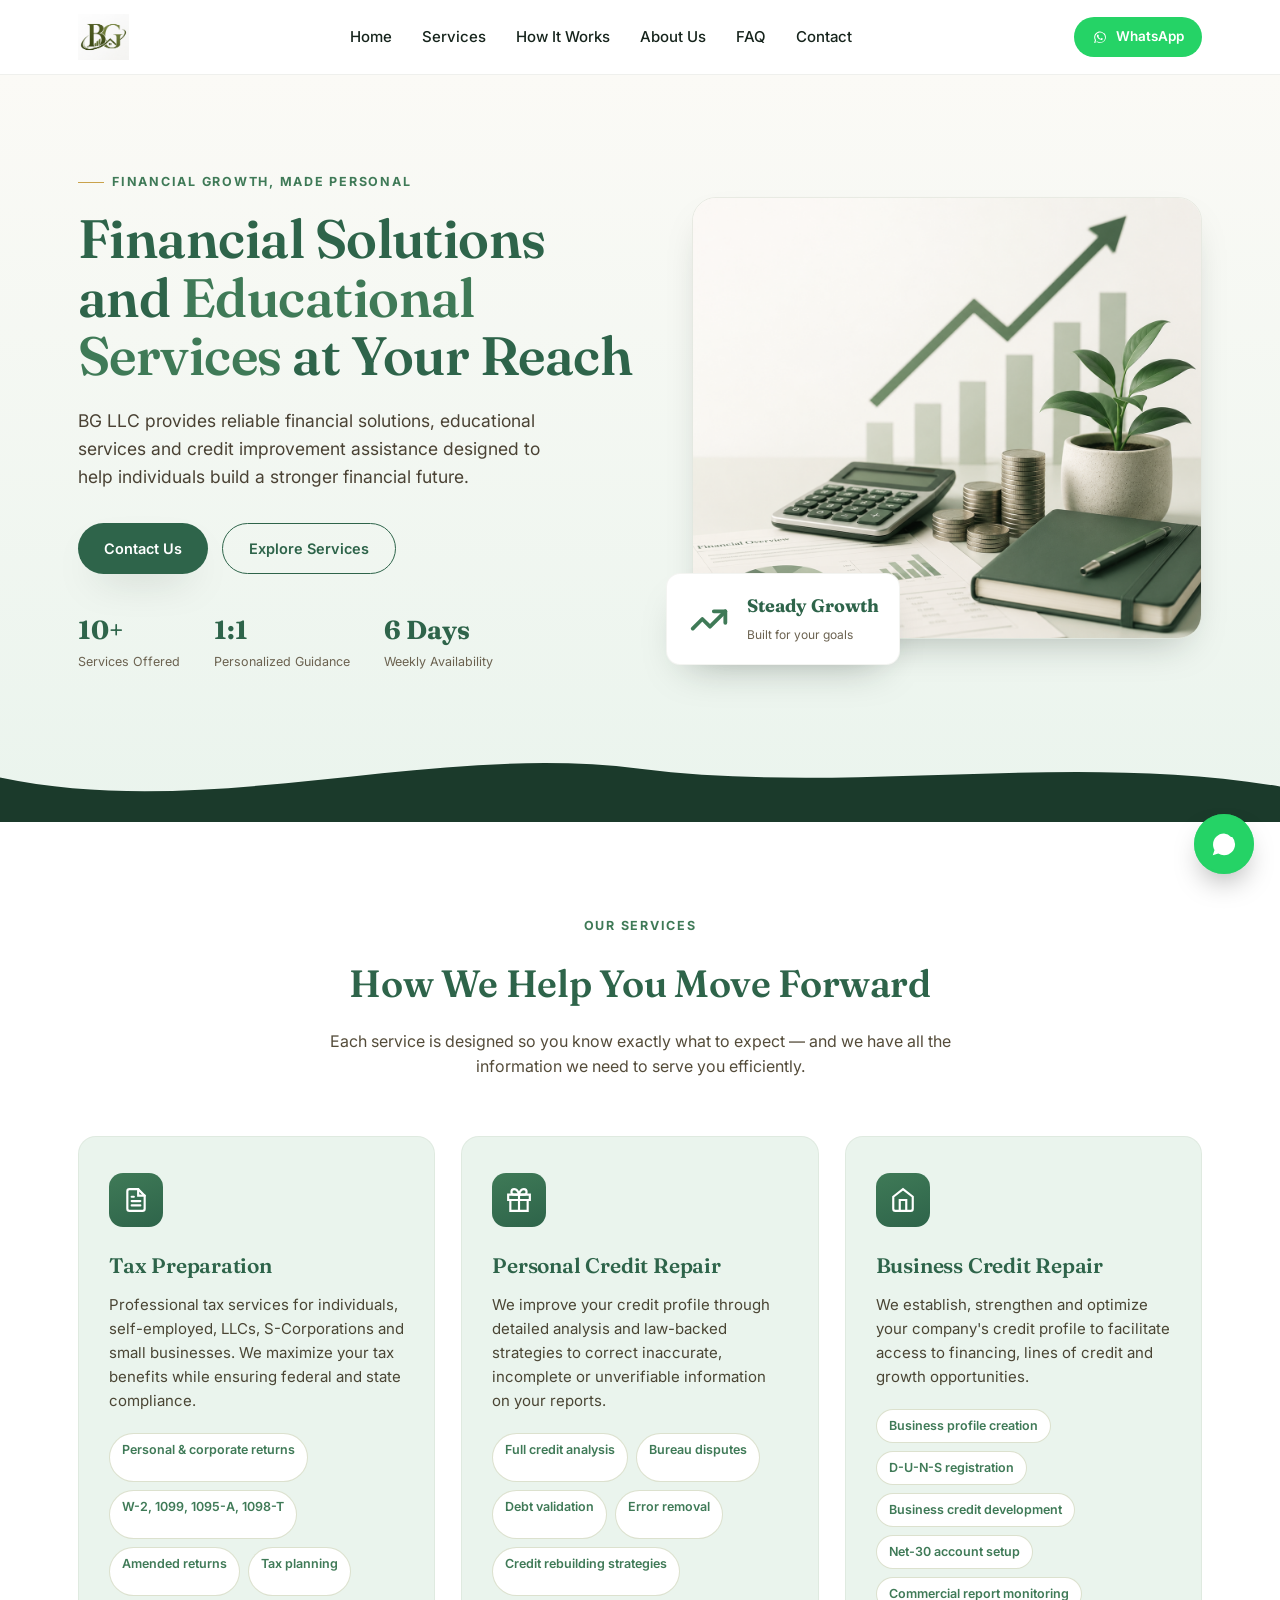
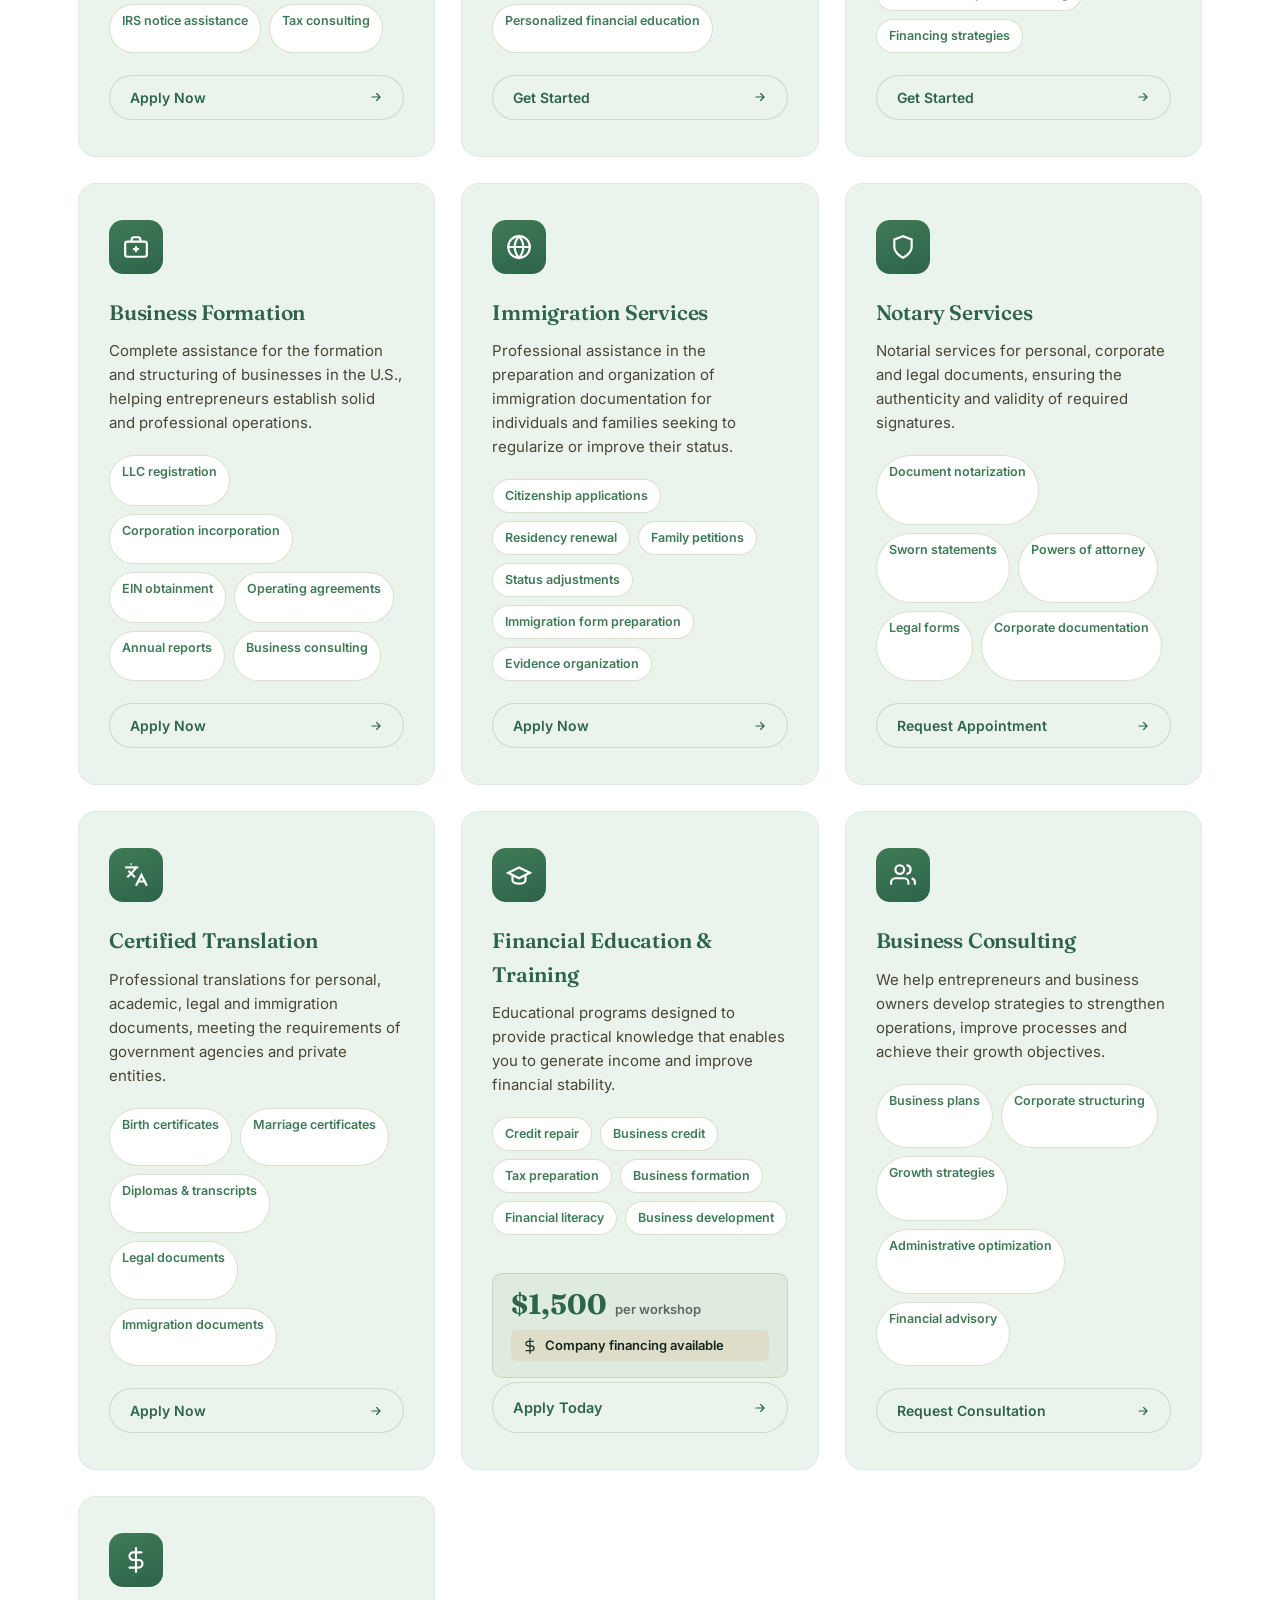
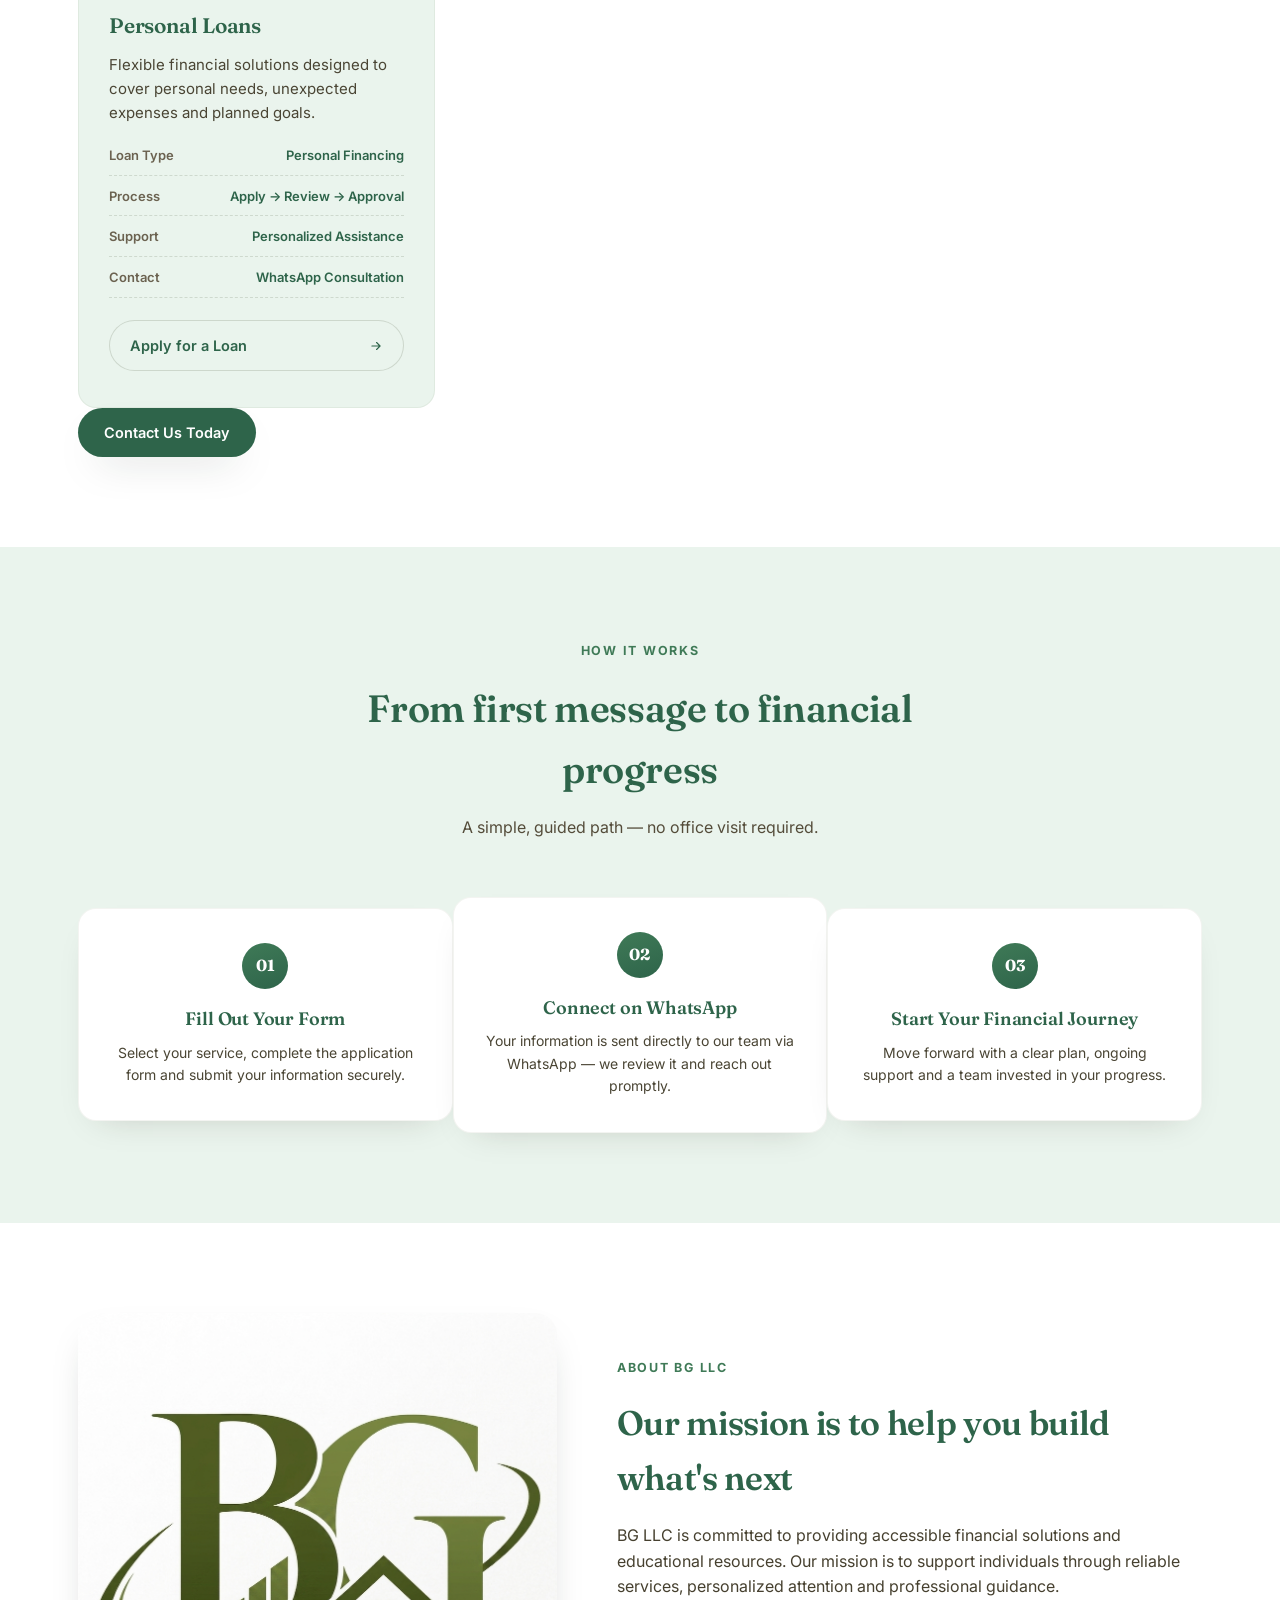
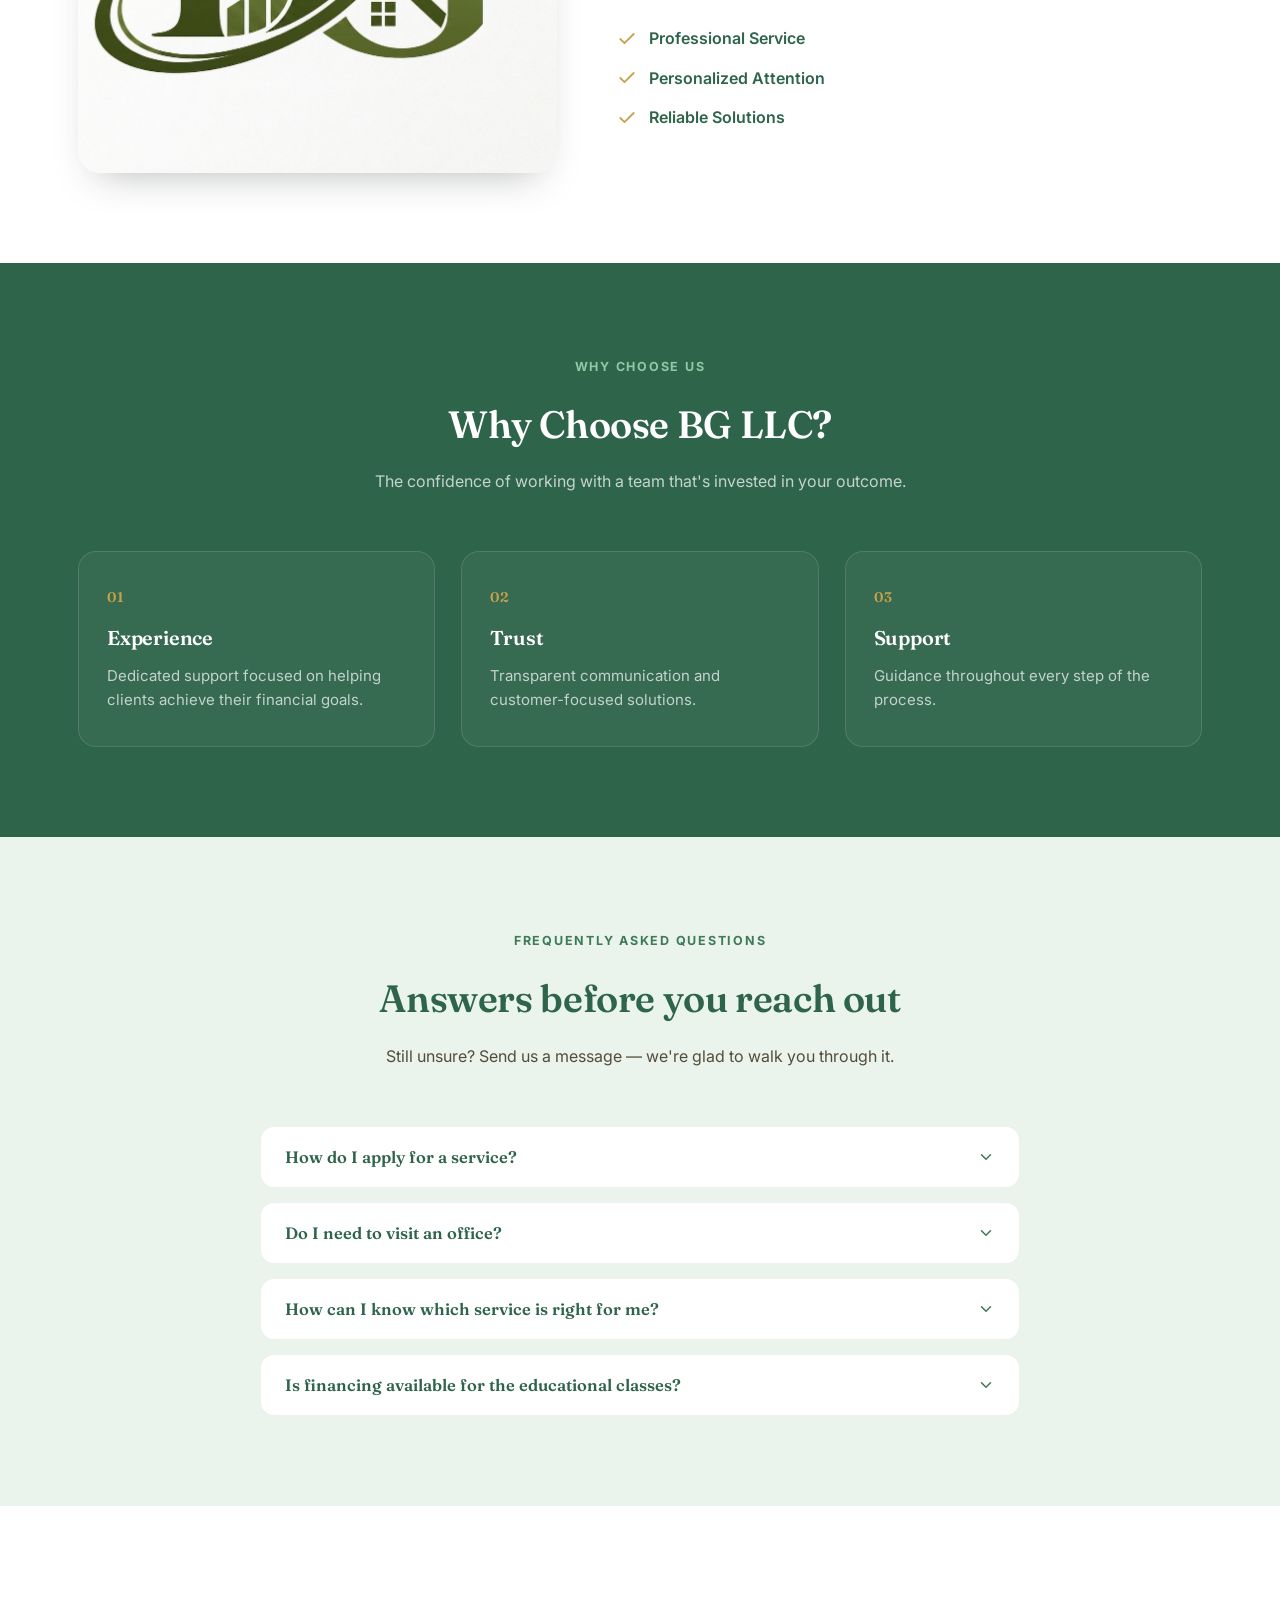
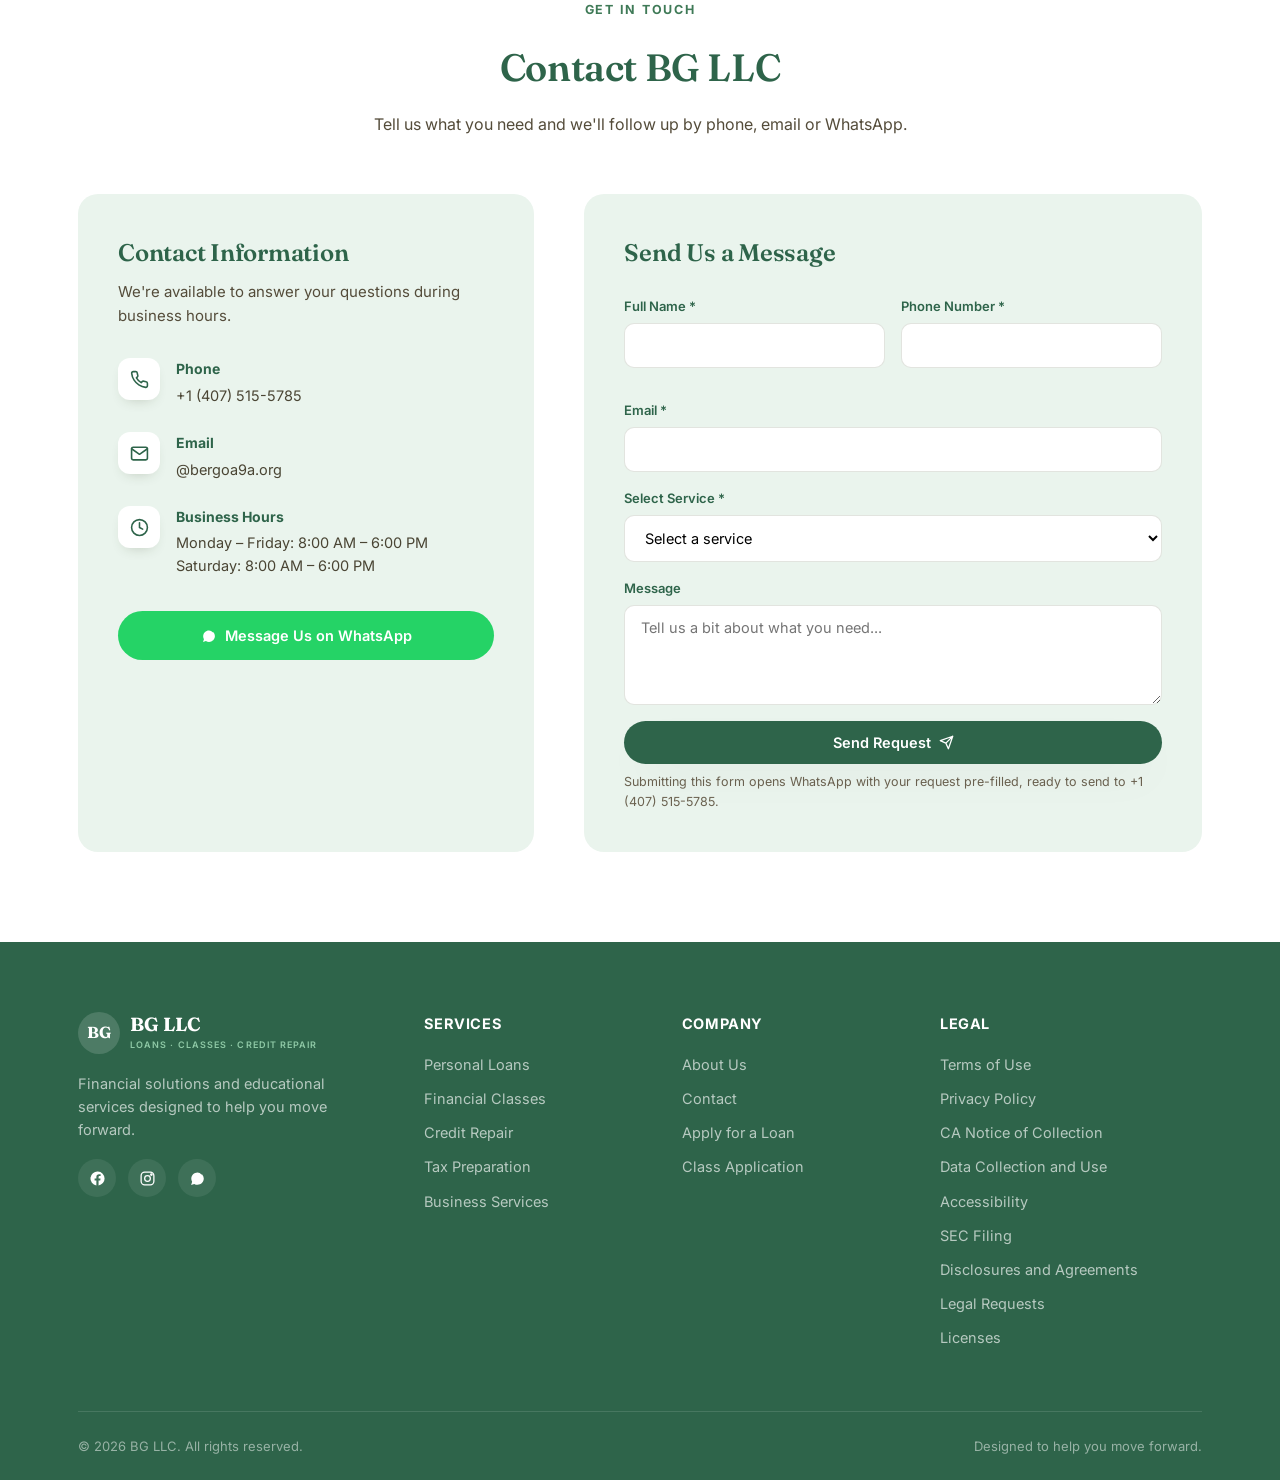
==== commit eea39c46: "Descripción de los cambios" ====
--- a/index.html
+++ b/index.html
@@ -5,22 +5,86 @@
 <meta name="viewport" content="width=device-width, initial-scale=1.0">
 <title>BG LLC | Taxes, Credit Repair, Business Services & Financial Education</title>
 <meta property="og:title" content="BG LLC | Financial Services">
-<meta property="og:image" content="bglogobc.png">
+<meta property="og:image" content="gbol.png">
 <meta property="og:type" content="website">
-<link rel="icon" href="bglogobc.png" type="image/png" />
+<link rel="icon" href="gbol.png" type="image/png" />
 <meta name="description" content="BG LLC provides financial services, educational classes and credit repair assistance to help clients achieve financial growth.">
 <link rel="preconnect" href="https://fonts.googleapis.com">
 <link href="https://fonts.googleapis.com/css2?family=Fraunces:opsz,wght@9..144,400;9..144,500;9..144,600;9..144,700&family=Inter:wght@400;500;600;700&display=swap" rel="stylesheet">
 <link rel="stylesheet" href="style.css">
+<style>
+/* ===== SERVICE MODAL OVERLAY ===== */
+.svc-modal{
+  position:fixed;inset:0;background:rgba(0,0,0,0.72);z-index:1300;
+  display:none;align-items:flex-start;justify-content:center;padding:20px;overflow-y:auto;
+}
+.svc-modal.open{display:flex;}
+.svc-modal-box{
+  background:var(--white);border-radius:20px;width:100%;max-width:720px;
+  margin:auto;box-shadow:0 24px 60px rgba(0,0,0,0.35);overflow:hidden;
+  animation:modalSlideUp .35s var(--ease) both;
+}
+@keyframes modalSlideUp{from{opacity:0;transform:translateY(30px);}to{opacity:1;transform:translateY(0);}}
+.svc-modal-header{
+  background:linear-gradient(135deg,var(--deep-green),var(--mid-green));
+  padding:28px 32px;display:flex;align-items:center;justify-content:space-between;
+}
+.svc-modal-header h2{color:var(--white);font-size:22px;margin:0;}
+.svc-modal-close{
+  background:rgba(255,255,255,0.15);border:none;color:var(--white);
+  width:36px;height:36px;border-radius:50%;font-size:20px;line-height:1;
+  cursor:pointer;display:flex;align-items:center;justify-content:center;
+  transition:background .2s;flex-shrink:0;
+}
+.svc-modal-close:hover{background:rgba(255,255,255,0.28);}
+.svc-modal-body{padding:32px;}
+.svc-modal-body .form-section-title{
+  font-family:'Fraunces',serif;font-size:15px;font-weight:700;color:var(--deep-green);
+  margin:22px 0 14px;padding-bottom:6px;border-bottom:1.5px solid var(--pale-green);
+  letter-spacing:0.02em;
+}
+.svc-modal-body .form-section-title:first-child{margin-top:0;}
+.svc-modal-body .form-row{display:grid;grid-template-columns:1fr 1fr;gap:14px;margin-bottom:0;}
+.svc-modal-body .field{margin-bottom:14px;}
+.svc-modal-body .field label{font-size:12.5px;font-weight:600;color:var(--deep-green);display:block;margin-bottom:5px;}
+.svc-modal-body .field input,
+.svc-modal-body .field select,
+.svc-modal-body .field textarea{
+  width:100%;padding:12px 15px;border-radius:10px;border:1.5px solid rgba(51,64,31,0.16);
+  font-family:'Inter',sans-serif;font-size:14px;background:var(--cream);
+  transition:border-color .2s,box-shadow .2s;
+}
+.svc-modal-body .field input:focus,
+.svc-modal-body .field select:focus,
+.svc-modal-body .field textarea:focus{
+  border-color:var(--mid-green);outline:none;box-shadow:0 0 0 3px rgba(63,122,87,0.15);
+}
+.svc-modal-body .field textarea{resize:vertical;min-height:90px;}
+.consent-row{display:flex;align-items:flex-start;gap:10px;margin:18px 0;}
+.consent-row input[type=checkbox]{width:17px;height:17px;flex-shrink:0;margin-top:2px;accent-color:var(--deep-green);}
+.consent-row label{font-size:13.5px;color:#4a4534;font-weight:500;}
+.modal-submit{
+  width:100%;background:var(--deep-green);color:var(--white);
+  padding:15px 24px;border-radius:999px;font-size:15px;font-weight:700;
+  border:none;cursor:pointer;display:flex;align-items:center;justify-content:center;gap:10px;
+  transition:background .25s,transform .2s;margin-top:6px;
+}
+.modal-submit:hover{background:var(--deep-green-2);transform:translateY(-2px);}
+.form-note-sm{font-size:12px;color:#6b6250;margin-top:10px;text-align:center;}
+@media(max-width:600px){
+  .svc-modal-body .form-row{grid-template-columns:1fr;}
+  .svc-modal-body{padding:22px 18px;}
+  .svc-modal-header{padding:22px 20px;}
+}
+</style>
 </head>
 <body>
-
 
 <!-- ===== NAVBAR ===== -->
 <header class="navbar" id="navbar">
   <div class="nav-inner">
     <a href="#home" class="logo-link" aria-label="BG LLC home">
-      <img src="bglogobc.png" alt="BG LLC logo"
+      <img src="gbol.png" alt="BG LLC logo"
            onerror="this.replaceWith(Object.assign(document.createElement('div'),{className:'logo-fallback',innerHTML:'<div class=badge>BG</div><div><span class=wordmark>BG LLC</span><small>Loans · Classes · Credit Repair</small></div>'}))">
     </a>
     <nav class="menu" aria-label="Primary">
@@ -67,10 +131,10 @@
       <p class="lead">BG LLC provides reliable financial solutions, educational services and credit improvement assistance designed to help individuals build a stronger financial future.</p>
       <div class="hero-ctas">
         <a href="#contact" class="btn btn-primary">Contact Us</a>
-        <a href="#services" class="btn btn-secondary">Learn More</a>
+        <a href="#services" class="btn btn-secondary">Explore Services</a>
       </div>
       <div class="hero-stats">
-        <div><strong>3</strong><span>Core Services</span></div>
+        <div><strong>10+</strong><span>Services Offered</span></div>
         <div><strong>1:1</strong><span>Personalized Guidance</span></div>
         <div><strong>6 Days</strong><span>Weekly Availability</span></div>
       </div>
@@ -94,204 +158,204 @@
 <section class="services" id="services">
   <div class="container">
     <div class="section-head reveal">
-      <span class="eyebrow">Nuestros Servicios</span>
-      <h2>Cómo te ayudamos a avanzar</h2>
-      <p>Cada servicio está diseñado para que sepas exactamente qué esperar antes de contactarnos.</p>
+      <span class="eyebrow">Our Services</span>
+      <h2>How We Help You Move Forward</h2>
+      <p>Each service is designed so you know exactly what to expect — and we have all the information we need to serve you efficiently.</p>
     </div>
     <div class="service-grid service-grid--wide">
 
-      <!-- Preparación de Impuestos -->
+      <!-- Tax Preparation -->
       <div class="service-card reveal">
         <div class="service-icon"><svg viewBox="0 0 24 24" fill="none" stroke="#fff" stroke-width="2"><path d="M14 2H6a2 2 0 0 0-2 2v16a2 2 0 0 0 2 2h12a2 2 0 0 0 2-2V8z" stroke-linecap="round"/><path d="M14 2v6h6M16 13H8M16 17H8M10 9H8" stroke-linecap="round"/></svg></div>
-        <h3>Preparación de Impuestos</h3>
-        <p>Servicios profesionales para individuos, trabajadores independientes, LLC, S-Corporations y pequeñas empresas. Maximizamos tus beneficios fiscales garantizando el cumplimiento federal y estatal.</p>
+        <h3>Tax Preparation</h3>
+        <p>Professional tax services for individuals, self-employed, LLCs, S-Corporations and small businesses. We maximize your tax benefits while ensuring federal and state compliance.</p>
         <ul class="service-details service-details--tags">
-          <li>Declaraciones personales y corporativas</li>
-          <li>Formularios W-2, 1099, 1095-A, 1098-T</li>
-          <li>Enmiendas de declaraciones</li>
-          <li>Planificación fiscal</li>
-          <li>Asistencia con notificaciones del IRS</li>
-          <li>Consultoría tributaria</li>
+          <li>Personal &amp; corporate returns</li>
+          <li>W-2, 1099, 1095-A, 1098-T</li>
+          <li>Amended returns</li>
+          <li>Tax planning</li>
+          <li>IRS notice assistance</li>
+          <li>Tax consulting</li>
         </ul>
-        <a class="btn btn-card" href="https://wa.me/14075155785?text=Hola%20BG%20LLC%2C%20me%20interesa%20el%20servicio%20de%20Preparaci%C3%B3n%20de%20Impuestos." target="_blank" rel="noopener">
-          Solicitar Información
+        <button class="btn btn-card" onclick="openModal('taxModal')">
+          Apply Now
           <svg viewBox="0 0 24 24" fill="none" stroke="currentColor" stroke-width="2"><path d="M5 12h14M13 6l6 6-6 6" stroke-linecap="round" stroke-linejoin="round"/></svg>
-        </a>
-      </div>
-
-      <!-- Reparación de Crédito Personal -->
+        </button>
+      </div>
+
+      <!-- Personal Credit Repair -->
       <div class="service-card reveal">
         <div class="service-icon"><svg viewBox="0 0 24 24" fill="none" stroke="#fff" stroke-width="2"><path d="M20 12V22H4V12"/><path d="M22 7H2v5h20V7z"/><path d="M12 22V7"/><path d="M12 7H7.5a2.5 2.5 0 0 1 0-5C11 2 12 7 12 7z"/><path d="M12 7h4.5a2.5 2.5 0 0 0 0-5C13 2 12 7 12 7z" stroke-linecap="round"/></svg></div>
-        <h3>Reparación de Crédito Personal</h3>
-        <p>Mejoramos tu perfil crediticio mediante análisis detallado y estrategias respaldadas por la ley para corregir información inexacta, incompleta o no verificable en tus reportes.</p>
+        <h3>Personal Credit Repair</h3>
+        <p>We improve your credit profile through detailed analysis and law-backed strategies to correct inaccurate, incomplete or unverifiable information on your reports.</p>
         <ul class="service-details service-details--tags">
-          <li>Análisis completo de crédito</li>
-          <li>Disputas con burós de crédito</li>
-          <li>Validación de deudas</li>
-          <li>Eliminación de errores reportados</li>
-          <li>Estrategias de reconstrucción crediticia</li>
-          <li>Educación financiera personalizada</li>
+          <li>Full credit analysis</li>
+          <li>Bureau disputes</li>
+          <li>Debt validation</li>
+          <li>Error removal</li>
+          <li>Credit rebuilding strategies</li>
+          <li>Personalized financial education</li>
         </ul>
-        <a class="btn btn-card" href="https://wa.me/14075155785?text=Hola%20BG%20LLC%2C%20me%20interesa%20la%20Reparaci%C3%B3n%20de%20Cr%C3%A9dito%20Personal." target="_blank" rel="noopener">
-          Iniciar Consulta
+        <button class="btn btn-card" onclick="openModal('personalCreditModal')">
+          Get Started
           <svg viewBox="0 0 24 24" fill="none" stroke="currentColor" stroke-width="2"><path d="M5 12h14M13 6l6 6-6 6" stroke-linecap="round" stroke-linejoin="round"/></svg>
-        </a>
-      </div>
-
-      <!-- Reparación de Crédito Empresarial -->
+        </button>
+      </div>
+
+      <!-- Business Credit Repair -->
       <div class="service-card reveal">
         <div class="service-icon"><svg viewBox="0 0 24 24" fill="none" stroke="#fff" stroke-width="2"><path d="M3 9l9-7 9 7v11a2 2 0 0 1-2 2H5a2 2 0 0 1-2-2z" stroke-linecap="round"/><path d="M9 22V12h6v10" stroke-linecap="round"/></svg></div>
-        <h3>Reparación de Crédito Empresarial</h3>
-        <p>Establecemos, fortalecemos y optimizamos el perfil crediticio de tu empresa para facilitar el acceso a financiamiento, líneas de crédito y oportunidades de crecimiento.</p>
+        <h3>Business Credit Repair</h3>
+        <p>We establish, strengthen and optimize your company's credit profile to facilitate access to financing, lines of credit and growth opportunities.</p>
         <ul class="service-details service-details--tags">
-          <li>Creación de perfil comercial</li>
-          <li>Registro D-U-N-S</li>
-          <li>Desarrollo de crédito empresarial</li>
-          <li>Configuración de cuentas Net-30</li>
-          <li>Monitoreo de reportes comerciales</li>
-          <li>Estrategias de financiamiento</li>
+          <li>Business profile creation</li>
+          <li>D-U-N-S registration</li>
+          <li>Business credit development</li>
+          <li>Net-30 account setup</li>
+          <li>Commercial report monitoring</li>
+          <li>Financing strategies</li>
         </ul>
-        <a class="btn btn-card" href="https://wa.me/14075155785?text=Hola%20BG%20LLC%2C%20me%20interesa%20la%20Reparaci%C3%B3n%20de%20Cr%C3%A9dito%20Empresarial." target="_blank" rel="noopener">
-          Solicitar Información
+        <button class="btn btn-card" onclick="openModal('bizCreditModal')">
+          Get Started
           <svg viewBox="0 0 24 24" fill="none" stroke="currentColor" stroke-width="2"><path d="M5 12h14M13 6l6 6-6 6" stroke-linecap="round" stroke-linejoin="round"/></svg>
-        </a>
-      </div>
-
-      <!-- Creación de Empresas -->
+        </button>
+      </div>
+
+      <!-- Business Formation -->
       <div class="service-card reveal">
         <div class="service-icon"><svg viewBox="0 0 24 24" fill="none" stroke="#fff" stroke-width="2"><rect x="2" y="7" width="20" height="14" rx="2"/><path d="M16 7V5a2 2 0 0 0-2-2h-4a2 2 0 0 0-2 2v2" stroke-linecap="round"/><path d="M12 12v4M10 14h4" stroke-linecap="round"/></svg></div>
-        <h3>Creación de Empresas y Corporaciones</h3>
-        <p>Asistencia completa para la constitución y estructuración de negocios en EE.UU., ayudando a emprendedores a establecer operaciones sólidas y profesionales.</p>
+        <h3>Business Formation</h3>
+        <p>Complete assistance for the formation and structuring of businesses in the U.S., helping entrepreneurs establish solid and professional operations.</p>
         <ul class="service-details service-details--tags">
-          <li>Registro de LLC</li>
-          <li>Incorporación de corporaciones</li>
-          <li>Obtención de EIN</li>
-          <li>Acuerdos operativos</li>
-          <li>Reportes anuales</li>
-          <li>Consultoría empresarial</li>
+          <li>LLC registration</li>
+          <li>Corporation incorporation</li>
+          <li>EIN obtainment</li>
+          <li>Operating agreements</li>
+          <li>Annual reports</li>
+          <li>Business consulting</li>
         </ul>
-        <a class="btn btn-card" href="https://wa.me/14075155785?text=Hola%20BG%20LLC%2C%20me%20interesa%20crear%20una%20empresa%20o%20corporaci%C3%B3n." target="_blank" rel="noopener">
-          Solicitar Información
+        <button class="btn btn-card" onclick="openModal('bizFormModal')">
+          Apply Now
           <svg viewBox="0 0 24 24" fill="none" stroke="currentColor" stroke-width="2"><path d="M5 12h14M13 6l6 6-6 6" stroke-linecap="round" stroke-linejoin="round"/></svg>
-        </a>
-      </div>
-
-      <!-- Servicios Migratorios -->
+        </button>
+      </div>
+
+      <!-- Immigration Services -->
       <div class="service-card reveal">
         <div class="service-icon"><svg viewBox="0 0 24 24" fill="none" stroke="#fff" stroke-width="2"><circle cx="12" cy="12" r="10"/><path d="M12 2a15.3 15.3 0 0 1 4 10 15.3 15.3 0 0 1-4 10 15.3 15.3 0 0 1-4-10 15.3 15.3 0 0 1 4-10z" stroke-linecap="round"/><path d="M2 12h20" stroke-linecap="round"/></svg></div>
-        <h3>Servicios Migratorios</h3>
-        <p>Asistencia profesional en la preparación y organización de documentación migratoria para individuos y familias que buscan regularizar o mejorar su estatus.</p>
+        <h3>Immigration Services</h3>
+        <p>Professional assistance in the preparation and organization of immigration documentation for individuals and families seeking to regularize or improve their status.</p>
         <ul class="service-details service-details--tags">
-          <li>Solicitudes de ciudadanía</li>
-          <li>Renovación de residencia</li>
-          <li>Peticiones familiares</li>
-          <li>Ajustes de estatus</li>
-          <li>Preparación de formularios migratorios</li>
-          <li>Organización de evidencia y documentación</li>
+          <li>Citizenship applications</li>
+          <li>Residency renewal</li>
+          <li>Family petitions</li>
+          <li>Status adjustments</li>
+          <li>Immigration form preparation</li>
+          <li>Evidence organization</li>
         </ul>
-        <a class="btn btn-card" href="https://wa.me/14075155785?text=Hola%20BG%20LLC%2C%20me%20interesa%20informaci%C3%B3n%20sobre%20Servicios%20Migratorios." target="_blank" rel="noopener">
-          Solicitar Información
+        <button class="btn btn-card" onclick="openModal('immigrationModal')">
+          Apply Now
           <svg viewBox="0 0 24 24" fill="none" stroke="currentColor" stroke-width="2"><path d="M5 12h14M13 6l6 6-6 6" stroke-linecap="round" stroke-linejoin="round"/></svg>
-        </a>
-      </div>
-
-      <!-- Notaría -->
+        </button>
+      </div>
+
+      <!-- Notary Services -->
       <div class="service-card reveal">
         <div class="service-icon"><svg viewBox="0 0 24 24" fill="none" stroke="#fff" stroke-width="2"><path d="M12 22s8-4 8-10V5l-8-3-8 3v7c0 6 8 10 8 10z" stroke-linecap="round"/></svg></div>
-        <h3>Servicios de Notaría</h3>
-        <p>Servicios notariales para documentos personales, corporativos y legales, garantizando la autenticidad y validez de las firmas requeridas.</p>
+        <h3>Notary Services</h3>
+        <p>Notarial services for personal, corporate and legal documents, ensuring the authenticity and validity of required signatures.</p>
         <ul class="service-details service-details--tags">
-          <li>Notarización de documentos</li>
-          <li>Declaraciones juradas</li>
-          <li>Poderes notariales</li>
-          <li>Formularios legales</li>
-          <li>Documentación corporativa</li>
+          <li>Document notarization</li>
+          <li>Sworn statements</li>
+          <li>Powers of attorney</li>
+          <li>Legal forms</li>
+          <li>Corporate documentation</li>
         </ul>
-        <a class="btn btn-card" href="https://wa.me/14075155785?text=Hola%20BG%20LLC%2C%20necesito%20Servicios%20de%20Notar%C3%ADa." target="_blank" rel="noopener">
-          Solicitar Servicio
+        <button class="btn btn-card" onclick="openModal('notaryModal')">
+          Request Appointment
           <svg viewBox="0 0 24 24" fill="none" stroke="currentColor" stroke-width="2"><path d="M5 12h14M13 6l6 6-6 6" stroke-linecap="round" stroke-linejoin="round"/></svg>
-        </a>
-      </div>
-
-      <!-- Traducciones Certificadas -->
+        </button>
+      </div>
+
+      <!-- Certified Translation -->
       <div class="service-card reveal">
         <div class="service-icon"><svg viewBox="0 0 24 24" fill="none" stroke="#fff" stroke-width="2"><path d="M5 8l6 6"/><path d="M4 14l6-6 2-3"/><path d="M2 5h12"/><path d="M7 2h1"/><path d="M22 22l-5-10-5 10"/><path d="M14 18h6" stroke-linecap="round" stroke-linejoin="round"/></svg></div>
-        <h3>Traducciones Certificadas</h3>
-        <p>Traducciones profesionales para documentos personales, académicos, legales y migratorios, cumpliendo con los requisitos de agencias gubernamentales y entidades privadas.</p>
+        <h3>Certified Translation</h3>
+        <p>Professional translations for personal, academic, legal and immigration documents, meeting the requirements of government agencies and private entities.</p>
         <ul class="service-details service-details--tags">
-          <li>Certificados de nacimiento</li>
-          <li>Certificados de matrimonio</li>
-          <li>Diplomas y expedientes académicos</li>
-          <li>Documentos legales</li>
-          <li>Documentos migratorios</li>
+          <li>Birth certificates</li>
+          <li>Marriage certificates</li>
+          <li>Diplomas &amp; transcripts</li>
+          <li>Legal documents</li>
+          <li>Immigration documents</li>
         </ul>
-        <a class="btn btn-card" href="https://wa.me/14075155785?text=Hola%20BG%20LLC%2C%20necesito%20una%20Traducci%C3%B3n%20Certificada." target="_blank" rel="noopener">
-          Solicitar Traducción
+        <button class="btn btn-card" onclick="openModal('translationModal')">
+          Apply Now
           <svg viewBox="0 0 24 24" fill="none" stroke="currentColor" stroke-width="2"><path d="M5 12h14M13 6l6 6-6 6" stroke-linecap="round" stroke-linejoin="round"/></svg>
-        </a>
-      </div>
-
-      <!-- Educación Financiera -->
+        </button>
+      </div>
+
+      <!-- Financial Education -->
       <div class="service-card service-card--featured reveal">
         <div class="service-badge"></div>
         <div class="service-icon"><svg viewBox="0 0 24 24" fill="none" stroke="#fff" stroke-width="2"><path d="M22 10L12 5 2 10l10 5 10-5z"/><path d="M6 12v5c0 1.66 2.7 3 6 3s6-1.34 6-3v-5" stroke-linecap="round"/></svg></div>
-        <h3>Educación Financiera y Capacitación</h3>
-        <p>Programas educativos diseñados para brindar conocimientos prácticos que permitan generar ingresos y mejorar la estabilidad financiera.</p>
+        <h3>Financial Education &amp; Training</h3>
+        <p>Educational programs designed to provide practical knowledge that enables you to generate income and improve financial stability.</p>
         <ul class="service-details service-details--tags">
-          <li>Reparación de crédito</li>
-          <li>Crédito empresarial</li>
-          <li>Preparación de impuestos</li>
-          <li>Creación de empresas</li>
-          <li>Educación financiera</li>
-          <li>Desarrollo empresarial</li>
+          <li>Credit repair</li>
+          <li>Business credit</li>
+          <li>Tax preparation</li>
+          <li>Business formation</li>
+          <li>Financial literacy</li>
+          <li>Business development</li>
         </ul>
         <div class="service-pricing">
           <div class="price-tag">
             <span class="price-amount">$1,500</span>
-            <span class="price-label">por taller</span>
+            <span class="price-label">per workshop</span>
           </div>
           <div class="price-note">
             <svg viewBox="0 0 24 24" fill="none" stroke="currentColor" stroke-width="2" width="16" height="16"><path d="M12 1v22M17 5H9.5a3.5 3.5 0 0 0 0 7h5a3.5 3.5 0 0 1 0 7H6" stroke-linecap="round"/></svg>
-            Financiamiento disponible a través de la empresa
-          </div>
-        </div>
-        <a class="btn btn-card" href="https://wa.me/14075155785?text=Hola%20BG%20LLC%2C%20me%20interesan%20los%20talleres%20de%20Educaci%C3%B3n%20Financiera%20y%20quisiera%20informaci%C3%B3n%20sobre%20el%20financiamiento." target="_blank" rel="noopener">
-          Preguntar sobre Talleres
+            Company financing available
+          </div>
+        </div>
+        <a class="btn btn-card" href="class-application.html">
+          Apply Today
           <svg viewBox="0 0 24 24" fill="none" stroke="currentColor" stroke-width="2"><path d="M5 12h14M13 6l6 6-6 6" stroke-linecap="round" stroke-linejoin="round"/></svg>
         </a>
       </div>
 
-      <!-- Consultoría Empresarial -->
+      <!-- Business Consulting -->
       <div class="service-card reveal">
         <div class="service-icon"><svg viewBox="0 0 24 24" fill="none" stroke="#fff" stroke-width="2"><path d="M17 21v-2a4 4 0 0 0-4-4H5a4 4 0 0 0-4 4v2"/><circle cx="9" cy="7" r="4"/><path d="M23 21v-2a4 4 0 0 0-3-3.87"/><path d="M16 3.13a4 4 0 0 1 0 7.75" stroke-linecap="round"/></svg></div>
-        <h3>Consultoría Empresarial</h3>
-        <p>Ayudamos a emprendedores y dueños de negocios a desarrollar estrategias para fortalecer operaciones, mejorar procesos y alcanzar sus objetivos de crecimiento.</p>
+        <h3>Business Consulting</h3>
+        <p>We help entrepreneurs and business owners develop strategies to strengthen operations, improve processes and achieve their growth objectives.</p>
         <ul class="service-details service-details--tags">
-          <li>Planes de negocio</li>
-          <li>Estructuración corporativa</li>
-          <li>Estrategias de crecimiento</li>
-          <li>Optimización administrativa</li>
-          <li>Asesoría financiera</li>
+          <li>Business plans</li>
+          <li>Corporate structuring</li>
+          <li>Growth strategies</li>
+          <li>Administrative optimization</li>
+          <li>Financial advisory</li>
         </ul>
-        <a class="btn btn-card" href="https://wa.me/14075155785?text=Hola%20BG%20LLC%2C%20me%20interesa%20la%20Consultor%C3%ADa%20Empresarial." target="_blank" rel="noopener">
-          Solicitar Consultoría
+        <button class="btn btn-card" onclick="openModal('bizConsultingModal')">
+          Request Consultation
           <svg viewBox="0 0 24 24" fill="none" stroke="currentColor" stroke-width="2"><path d="M5 12h14M13 6l6 6-6 6" stroke-linecap="round" stroke-linejoin="round"/></svg>
-        </a>
+        </button>
       </div>
 
       <!-- Personal Loans -->
       <div class="service-card reveal">
         <div class="service-icon"><svg viewBox="0 0 24 24" fill="none" stroke="#fff" stroke-width="2"><path d="M12 1v22M17 5H9.5a3.5 3.5 0 0 0 0 7h5a3.5 3.5 0 0 1 0 7H6" stroke-linecap="round"/></svg></div>
-        <h3>Préstamos Personales</h3>
-        <p>Soluciones financieras flexibles diseñadas para cubrir necesidades personales, gastos inesperados y metas planificadas.</p>
+        <h3>Personal Loans</h3>
+        <p>Flexible financial solutions designed to cover personal needs, unexpected expenses and planned goals.</p>
         <ul class="service-details">
-          <li><span class="label">Tipo de Préstamo</span><span class="value">Financiamiento Personal</span></li>
-          <li><span class="label">Proceso</span><span class="value">Solicitud → Revisión → Aprobación</span></li>
-          <li><span class="label">Soporte</span><span class="value">Asistencia Personalizada</span></li>
-          <li><span class="label">Contacto</span><span class="value">Consulta por WhatsApp</span></li>
+          <li><span class="label">Loan Type</span><span class="value">Personal Financing</span></li>
+          <li><span class="label">Process</span><span class="value">Apply → Review → Approval</span></li>
+          <li><span class="label">Support</span><span class="value">Personalized Assistance</span></li>
+          <li><span class="label">Contact</span><span class="value">WhatsApp Consultation</span></li>
         </ul>
-        <a class="btn btn-card" href="https://wa.me/14075155785?text=Hola%20BG%20LLC%2C%20me%20interesa%20informaci%C3%B3n%20sobre%20Pr%C3%A9stamos%20Personales." target="_blank" rel="noopener">
-          Solicitar Información
+        <a class="btn btn-card" href="personal-loan-application.html">
+          Apply for a Loan
           <svg viewBox="0 0 24 24" fill="none" stroke="currentColor" stroke-width="2"><path d="M5 12h14M13 6l6 6-6 6" stroke-linecap="round" stroke-linejoin="round"/></svg>
         </a>
       </div>
@@ -300,7 +364,7 @@
 
     <!-- Bottom CTA -->
     <div class="services-cta reveal">
-      <a href="#contact" class="btn btn-primary">Contáctanos Hoy</a>
+      <a href="#contact" class="btn btn-primary">Contact Us Today</a>
     </div>
 
   </div>
@@ -317,14 +381,14 @@
     <div class="steps-grid">
       <div class="step-card reveal">
         <span class="step-num">01</span>
-        <h3>Submit Request</h3>
-        <p>Reach out through WhatsApp or our contact form with the service you're interested in.</p>
+        <h3>Fill Out Your Form</h3>
+        <p>Select your service, complete the application form and submit your information securely.</p>
       </div>
       <div class="step-connector reveal" aria-hidden="true"></div>
       <div class="step-card reveal">
         <span class="step-num">02</span>
-        <h3>Get Personalized Guidance</h3>
-        <p>Our team reviews your situation and walks you through the best option for your goals.</p>
+        <h3>Connect on WhatsApp</h3>
+        <p>Your information is sent directly to our team via WhatsApp — we review it and reach out promptly.</p>
       </div>
       <div class="step-connector reveal" aria-hidden="true"></div>
       <div class="step-card reveal">
@@ -340,7 +404,7 @@
 <section class="about" id="about">
   <div class="container about-inner">
     <div class="about-visual reveal">
-      <img class="img-zoom" src="bglogobc.png" alt="BG LLC">
+      <img class="img-zoom" src="gbol.png" alt="BG LLC">
     </div>
     <div class="about-content reveal">
       <span class="eyebrow">About BG LLC</span>
@@ -394,11 +458,11 @@
     <div class="faq-list reveal">
       <div class="faq-item">
         <button class="faq-question" aria-expanded="false">
-          How do I request a service?
+          How do I apply for a service?
           <svg viewBox="0 0 24 24" fill="none" stroke="currentColor" stroke-width="2"><path d="M6 9l6 6 6-6" stroke-linecap="round" stroke-linejoin="round"/></svg>
         </button>
         <div class="faq-answer">
-          <p>Simply contact BG LLC through WhatsApp and our team will guide you through the process.</p>
+          <p>Click the "Apply Now" or "Get Started" button on any service card. Fill out the short form and submit — your information will be sent directly to our WhatsApp so we can follow up quickly.</p>
         </div>
       </div>
       <div class="faq-item">
@@ -407,7 +471,7 @@
           <svg viewBox="0 0 24 24" fill="none" stroke="currentColor" stroke-width="2"><path d="M6 9l6 6 6-6" stroke-linecap="round" stroke-linejoin="round"/></svg>
         </button>
         <div class="faq-answer">
-          <p>No, consultations can start online through WhatsApp.</p>
+          <p>No, consultations can start online through our forms and WhatsApp. We make the process as convenient as possible.</p>
         </div>
       </div>
       <div class="faq-item">
@@ -416,7 +480,16 @@
           <svg viewBox="0 0 24 24" fill="none" stroke="currentColor" stroke-width="2"><path d="M6 9l6 6 6-6" stroke-linecap="round" stroke-linejoin="round"/></svg>
         </button>
         <div class="faq-answer">
-          <p>Our team will review your needs and recommend the best option.</p>
+          <p>Our team will review your needs and recommend the best option. You can also reach out directly via WhatsApp for a quick consultation.</p>
+        </div>
+      </div>
+      <div class="faq-item">
+        <button class="faq-question" aria-expanded="false">
+          Is financing available for the educational classes?
+          <svg viewBox="0 0 24 24" fill="none" stroke="currentColor" stroke-width="2"><path d="M6 9l6 6 6-6" stroke-linecap="round" stroke-linejoin="round"/></svg>
+        </button>
+        <div class="faq-answer">
+          <p>Yes! BG LLC offers company financing for eligible class enrollments. Indicate your interest in financing on the class application form and we'll walk you through the options.</p>
         </div>
       </div>
     </div>
@@ -480,14 +553,21 @@
             <select id="service" name="service" required>
               <option value="" disabled selected>Select a service</option>
               <option value="Personal Loans">Personal Loans</option>
-              <option value="Educational Classes">Educational Classes</option>
-              <option value="Credit Repair">Credit Repair</option>
+              <option value="Tax Preparation">Tax Preparation</option>
+              <option value="Personal Credit Repair">Personal Credit Repair</option>
+              <option value="Business Credit Repair">Business Credit Repair</option>
+              <option value="Business Formation">Business Formation</option>
+              <option value="Immigration Services">Immigration Services</option>
+              <option value="Notary Services">Notary Services</option>
+              <option value="Certified Translation">Certified Translation</option>
+              <option value="Financial Education Classes">Financial Education Classes</option>
+              <option value="Business Consulting">Business Consulting</option>
               <option value="Other">Other</option>
             </select>
           </div>
           <div class="field">
-            <label for="message">Message *</label>
-            <textarea id="message" name="message" required placeholder="Tell us a bit about what you need..."></textarea>
+            <label for="message">Message</label>
+            <textarea id="message" name="message" placeholder="Tell us a bit about what you need..."></textarea>
           </div>
           <button type="submit" class="btn btn-primary" style="width:100%;">
             Send Request
@@ -516,14 +596,18 @@
       </div>
       <div class="footer-col">
         <h4>Services</h4>
-        <a href="#services">Loans</a>
-        <a href="#services">Classes</a>
+        <a href="#services">Personal Loans</a>
+        <a href="class-application.html">Financial Classes</a>
         <a href="#services">Credit Repair</a>
+        <a href="#services">Tax Preparation</a>
+        <a href="#services">Business Services</a>
       </div>
       <div class="footer-col">
         <h4>Company</h4>
         <a href="#about">About Us</a>
         <a href="#contact">Contact</a>
+        <a href="personal-loan-application.html">Apply for a Loan</a>
+        <a href="class-application.html">Class Application</a>
       </div>
       <div class="footer-col">
         <h4>Legal</h4>
@@ -562,7 +646,408 @@
   <svg viewBox="0 0 24 24" fill="currentColor"><path d="M17.6 6.3A8.8 8.8 0 0 0 12.04 3.6c-4.86 0-8.8 3.94-8.8 8.8 0 1.55.4 3.05 1.18 4.36L3 21l4.4-1.4a8.8 8.8 0 0 0 4.65 1.33h.01c4.86 0 8.8-3.94 8.8-8.8a8.8 8.8 0 0 0-2.26-5.83z"/></svg>
 </a>
 
-<div class="toast" id="toast">Opening WhatsApp with your request...</div>
+<div class="toast" id="toast"></div>
+
+<!-- =============================================
+     SERVICE MODALS
+     ============================================= -->
+
+<!-- TAX PREPARATION MODAL -->
+<div class="svc-modal" id="taxModal" role="dialog" aria-modal="true" aria-labelledby="taxModalTitle">
+  <div class="svc-modal-box">
+    <div class="svc-modal-header">
+      <h2 id="taxModalTitle">Tax Preparation Application</h2>
+      <button class="svc-modal-close" onclick="closeModal('taxModal')" aria-label="Close">&times;</button>
+    </div>
+    <div class="svc-modal-body">
+      <form id="taxForm" novalidate>
+        <p class="form-section-title">Personal Information</p>
+        <div class="form-row">
+          <div class="field"><label>Full Name *</label><input type="text" name="fullName" required placeholder="John Doe"></div>
+          <div class="field"><label>Phone Number *</label><input type="tel" name="phone" required placeholder="+1 (407) 000-0000"></div>
+        </div>
+        <div class="field"><label>Email Address *</label><input type="email" name="email" required placeholder="you@email.com"></div>
+
+        <p class="form-section-title">Tax Details</p>
+        <div class="form-row">
+          <div class="field">
+            <label>Tax Filing Type *</label>
+            <select name="filingType" required>
+              <option value="" disabled selected>Select type</option>
+              <option>Individual / Personal</option>
+              <option>Self-Employed / Freelancer</option>
+              <option>LLC (Single Member)</option>
+              <option>LLC (Multi Member)</option>
+              <option>S-Corporation</option>
+              <option>Small Business</option>
+            </select>
+          </div>
+          <div class="field">
+            <label>Tax Year *</label>
+            <select name="taxYear" required>
+              <option value="" disabled selected>Select year</option>
+              <option>2024</option>
+              <option>2023</option>
+              <option>2022</option>
+              <option>2021</option>
+              <option>Multiple Years</option>
+            </select>
+          </div>
+        </div>
+        <div class="field">
+          <label>Return Type *</label>
+          <select name="returnType" required>
+            <option value="" disabled selected>Select return type</option>
+            <option>Individual Return</option>
+            <option>Business Return</option>
+            <option>Both Individual &amp; Business</option>
+            <option>Amended Return</option>
+          </select>
+        </div>
+        <div class="field"><label>Additional Notes</label><textarea name="notes" placeholder="Any specific situations, IRS notices, or questions we should know about..."></textarea></div>
+
+        <button type="submit" class="modal-submit">
+          <svg viewBox="0 0 24 24" width="18" height="18" fill="currentColor"><path d="M17.6 6.3A8.8 8.8 0 0 0 12.04 3.6c-4.86 0-8.8 3.94-8.8 8.8 0 1.55.4 3.05 1.18 4.36L3 21l4.4-1.4a8.8 8.8 0 0 0 4.65 1.33h.01c4.86 0 8.8-3.94 8.8-8.8a8.8 8.8 0 0 0-2.26-5.83z"/></svg>
+          Submit &amp; Open WhatsApp
+        </button>
+        <p class="form-note-sm">Your information will be sent to BG LLC via WhatsApp (+1 407-515-5785)</p>
+      </form>
+    </div>
+  </div>
+</div>
+
+<!-- PERSONAL CREDIT REPAIR MODAL -->
+<div class="svc-modal" id="personalCreditModal" role="dialog" aria-modal="true" aria-labelledby="personalCreditTitle">
+  <div class="svc-modal-box">
+    <div class="svc-modal-header">
+      <h2 id="personalCreditTitle">Personal Credit Repair Application</h2>
+      <button class="svc-modal-close" onclick="closeModal('personalCreditModal')" aria-label="Close">&times;</button>
+    </div>
+    <div class="svc-modal-body">
+      <form id="personalCreditForm" novalidate>
+        <p class="form-section-title">Personal Information</p>
+        <div class="form-row">
+          <div class="field"><label>Full Name *</label><input type="text" name="fullName" required placeholder="John Doe"></div>
+          <div class="field"><label>Phone Number *</label><input type="tel" name="phone" required placeholder="+1 (407) 000-0000"></div>
+        </div>
+        <div class="field"><label>Email Address *</label><input type="email" name="email" required placeholder="you@email.com"></div>
+
+        <p class="form-section-title">Credit Information</p>
+        <div class="field">
+          <label>Current Credit Score Range *</label>
+          <select name="creditScore" required>
+            <option value="" disabled selected>Select range</option>
+            <option>Below 580 (Poor)</option>
+            <option>580–669 (Fair)</option>
+            <option>670–739 (Good)</option>
+            <option>740–799 (Very Good)</option>
+            <option>800+ (Exceptional)</option>
+            <option>I don't know my score</option>
+          </select>
+        </div>
+        <div class="field"><label>Main Credit Concerns *</label><textarea name="concerns" required placeholder="Collections, late payments, charge-offs, identity theft, etc."></textarea></div>
+        <div class="field"><label>Financial Goals</label><textarea name="goals" placeholder="What would you like to accomplish? (buy a home, qualify for a loan, etc.)"></textarea></div>
+
+        <button type="submit" class="modal-submit">
+          <svg viewBox="0 0 24 24" width="18" height="18" fill="currentColor"><path d="M17.6 6.3A8.8 8.8 0 0 0 12.04 3.6c-4.86 0-8.8 3.94-8.8 8.8 0 1.55.4 3.05 1.18 4.36L3 21l4.4-1.4a8.8 8.8 0 0 0 4.65 1.33h.01c4.86 0 8.8-3.94 8.8-8.8a8.8 8.8 0 0 0-2.26-5.83z"/></svg>
+          Submit &amp; Open WhatsApp
+        </button>
+        <p class="form-note-sm">Your information will be sent to BG LLC via WhatsApp (+1 407-515-5785)</p>
+      </form>
+    </div>
+  </div>
+</div>
+
+<!-- BUSINESS CREDIT REPAIR MODAL -->
+<div class="svc-modal" id="bizCreditModal" role="dialog" aria-modal="true" aria-labelledby="bizCreditTitle">
+  <div class="svc-modal-box">
+    <div class="svc-modal-header">
+      <h2 id="bizCreditTitle">Business Credit Repair Application</h2>
+      <button class="svc-modal-close" onclick="closeModal('bizCreditModal')" aria-label="Close">&times;</button>
+    </div>
+    <div class="svc-modal-body">
+      <form id="bizCreditForm" novalidate>
+        <p class="form-section-title">Business Information</p>
+        <div class="form-row">
+          <div class="field"><label>Business Name *</label><input type="text" name="bizName" required placeholder="My Business LLC"></div>
+          <div class="field"><label>Owner Name *</label><input type="text" name="ownerName" required placeholder="John Doe"></div>
+        </div>
+        <div class="form-row">
+          <div class="field"><label>Phone Number *</label><input type="tel" name="phone" required placeholder="+1 (407) 000-0000"></div>
+          <div class="field"><label>Email Address *</label><input type="email" name="email" required placeholder="you@email.com"></div>
+        </div>
+        <div class="field"><label>EIN (Employer Identification Number)</label><input type="text" name="ein" placeholder="XX-XXXXXXX"></div>
+
+        <p class="form-section-title">Credit Details</p>
+        <div class="field">
+          <label>Does your business currently have established credit? *</label>
+          <select name="existingCredit" required>
+            <option value="" disabled selected>Select</option>
+            <option>Yes – some credit established</option>
+            <option>No – starting from scratch</option>
+            <option>Not sure</option>
+          </select>
+        </div>
+        <div class="field"><label>Funding Goals</label><textarea name="fundingGoals" placeholder="What type of financing are you looking for? (credit lines, equipment, real estate, etc.)"></textarea></div>
+
+        <button type="submit" class="modal-submit">
+          <svg viewBox="0 0 24 24" width="18" height="18" fill="currentColor"><path d="M17.6 6.3A8.8 8.8 0 0 0 12.04 3.6c-4.86 0-8.8 3.94-8.8 8.8 0 1.55.4 3.05 1.18 4.36L3 21l4.4-1.4a8.8 8.8 0 0 0 4.65 1.33h.01c4.86 0 8.8-3.94 8.8-8.8a8.8 8.8 0 0 0-2.26-5.83z"/></svg>
+          Submit &amp; Open WhatsApp
+        </button>
+        <p class="form-note-sm">Your information will be sent to BG LLC via WhatsApp (+1 407-515-5785)</p>
+      </form>
+    </div>
+  </div>
+</div>
+
+<!-- BUSINESS FORMATION MODAL -->
+<div class="svc-modal" id="bizFormModal" role="dialog" aria-modal="true" aria-labelledby="bizFormTitle">
+  <div class="svc-modal-box">
+    <div class="svc-modal-header">
+      <h2 id="bizFormTitle">Business Formation Application</h2>
+      <button class="svc-modal-close" onclick="closeModal('bizFormModal')" aria-label="Close">&times;</button>
+    </div>
+    <div class="svc-modal-body">
+      <form id="bizFormationForm" novalidate>
+        <p class="form-section-title">Personal Information</p>
+        <div class="form-row">
+          <div class="field"><label>Full Name *</label><input type="text" name="fullName" required placeholder="John Doe"></div>
+          <div class="field"><label>Phone Number *</label><input type="tel" name="phone" required placeholder="+1 (407) 000-0000"></div>
+        </div>
+        <div class="field"><label>Email Address *</label><input type="email" name="email" required placeholder="you@email.com"></div>
+
+        <p class="form-section-title">Business Details</p>
+        <div class="field"><label>Desired Business Name *</label><input type="text" name="bizName" required placeholder="My Business LLC"></div>
+        <div class="form-row">
+          <div class="field">
+            <label>State of Registration *</label>
+            <select name="state" required>
+              <option value="" disabled selected>Select state</option>
+              <option>Florida</option><option>Texas</option><option>California</option>
+              <option>New York</option><option>Georgia</option><option>Nevada</option>
+              <option>Delaware</option><option>Wyoming</option><option>Other</option>
+            </select>
+          </div>
+          <div class="field">
+            <label>Business Type *</label>
+            <select name="bizType" required>
+              <option value="" disabled selected>Select type</option>
+              <option>LLC (Single Member)</option>
+              <option>LLC (Multi Member)</option>
+              <option>S-Corporation</option>
+              <option>C-Corporation</option>
+              <option>Sole Proprietorship</option>
+              <option>Not sure – need guidance</option>
+            </select>
+          </div>
+        </div>
+        <div class="field"><label>Services / Products Offered *</label><textarea name="services" required placeholder="Briefly describe what your business will offer..."></textarea></div>
+
+        <button type="submit" class="modal-submit">
+          <svg viewBox="0 0 24 24" width="18" height="18" fill="currentColor"><path d="M17.6 6.3A8.8 8.8 0 0 0 12.04 3.6c-4.86 0-8.8 3.94-8.8 8.8 0 1.55.4 3.05 1.18 4.36L3 21l4.4-1.4a8.8 8.8 0 0 0 4.65 1.33h.01c4.86 0 8.8-3.94 8.8-8.8a8.8 8.8 0 0 0-2.26-5.83z"/></svg>
+          Submit &amp; Open WhatsApp
+        </button>
+        <p class="form-note-sm">Your information will be sent to BG LLC via WhatsApp (+1 407-515-5785)</p>
+      </form>
+    </div>
+  </div>
+</div>
+
+<!-- IMMIGRATION SERVICES MODAL -->
+<div class="svc-modal" id="immigrationModal" role="dialog" aria-modal="true" aria-labelledby="immigrationTitle">
+  <div class="svc-modal-box">
+    <div class="svc-modal-header">
+      <h2 id="immigrationTitle">Immigration Services Application</h2>
+      <button class="svc-modal-close" onclick="closeModal('immigrationModal')" aria-label="Close">&times;</button>
+    </div>
+    <div class="svc-modal-body">
+      <form id="immigrationForm" novalidate>
+        <p class="form-section-title">Personal Information</p>
+        <div class="form-row">
+          <div class="field"><label>Full Name *</label><input type="text" name="fullName" required placeholder="John Doe"></div>
+          <div class="field"><label>Phone Number *</label><input type="tel" name="phone" required placeholder="+1 (407) 000-0000"></div>
+        </div>
+        <div class="field"><label>Email Address *</label><input type="email" name="email" required placeholder="you@email.com"></div>
+
+        <p class="form-section-title">Immigration Details</p>
+        <div class="field">
+          <label>Immigration Service Needed *</label>
+          <select name="serviceType" required>
+            <option value="" disabled selected>Select service</option>
+            <option>Citizenship Application (N-400)</option>
+            <option>Residency Renewal (Green Card)</option>
+            <option>Family Petition (I-130)</option>
+            <option>Status Adjustment (I-485)</option>
+            <option>Work Permit (EAD)</option>
+            <option>DACA Renewal</option>
+            <option>Travel Document</option>
+            <option>Other – please specify below</option>
+          </select>
+        </div>
+        <div class="field">
+          <label>Current Immigration Status</label>
+          <input type="text" name="currentStatus" placeholder="e.g. Undocumented, Tourist Visa, Green Card holder, etc.">
+        </div>
+        <div class="field"><label>Additional Information</label><textarea name="additionalInfo" placeholder="Please share any details about your situation that would help us assist you better..."></textarea></div>
+
+        <button type="submit" class="modal-submit">
+          <svg viewBox="0 0 24 24" width="18" height="18" fill="currentColor"><path d="M17.6 6.3A8.8 8.8 0 0 0 12.04 3.6c-4.86 0-8.8 3.94-8.8 8.8 0 1.55.4 3.05 1.18 4.36L3 21l4.4-1.4a8.8 8.8 0 0 0 4.65 1.33h.01c4.86 0 8.8-3.94 8.8-8.8a8.8 8.8 0 0 0-2.26-5.83z"/></svg>
+          Submit &amp; Open WhatsApp
+        </button>
+        <p class="form-note-sm">Your information will be sent to BG LLC via WhatsApp (+1 407-515-5785)</p>
+      </form>
+    </div>
+  </div>
+</div>
+
+<!-- NOTARY SERVICES MODAL -->
+<div class="svc-modal" id="notaryModal" role="dialog" aria-modal="true" aria-labelledby="notaryTitle">
+  <div class="svc-modal-box">
+    <div class="svc-modal-header">
+      <h2 id="notaryTitle">Notary Services Application</h2>
+      <button class="svc-modal-close" onclick="closeModal('notaryModal')" aria-label="Close">&times;</button>
+    </div>
+    <div class="svc-modal-body">
+      <form id="notaryForm" novalidate>
+        <p class="form-section-title">Personal Information</p>
+        <div class="form-row">
+          <div class="field"><label>Full Name *</label><input type="text" name="fullName" required placeholder="John Doe"></div>
+          <div class="field"><label>Phone Number *</label><input type="tel" name="phone" required placeholder="+1 (407) 000-0000"></div>
+        </div>
+        <div class="field"><label>Email Address *</label><input type="email" name="email" required placeholder="you@email.com"></div>
+
+        <p class="form-section-title">Notary Details</p>
+        <div class="field">
+          <label>Document Type *</label>
+          <select name="documentType" required>
+            <option value="" disabled selected>Select document type</option>
+            <option>Power of Attorney</option>
+            <option>Affidavit / Sworn Statement</option>
+            <option>Legal Contract</option>
+            <option>Corporate Document</option>
+            <option>Real Estate Document</option>
+            <option>Immigration Document</option>
+            <option>Other</option>
+          </select>
+        </div>
+        <div class="form-row">
+          <div class="field"><label>Number of Documents *</label><input type="number" name="numDocuments" required min="1" placeholder="1"></div>
+          <div class="field"><label>Preferred Appointment Date *</label><input type="date" name="appointmentDate" required></div>
+        </div>
+
+        <button type="submit" class="modal-submit">
+          <svg viewBox="0 0 24 24" width="18" height="18" fill="currentColor"><path d="M17.6 6.3A8.8 8.8 0 0 0 12.04 3.6c-4.86 0-8.8 3.94-8.8 8.8 0 1.55.4 3.05 1.18 4.36L3 21l4.4-1.4a8.8 8.8 0 0 0 4.65 1.33h.01c4.86 0 8.8-3.94 8.8-8.8a8.8 8.8 0 0 0-2.26-5.83z"/></svg>
+          Submit &amp; Open WhatsApp
+        </button>
+        <p class="form-note-sm">Your information will be sent to BG LLC via WhatsApp (+1 407-515-5785)</p>
+      </form>
+    </div>
+  </div>
+</div>
+
+<!-- CERTIFIED TRANSLATION MODAL -->
+<div class="svc-modal" id="translationModal" role="dialog" aria-modal="true" aria-labelledby="translationTitle">
+  <div class="svc-modal-box">
+    <div class="svc-modal-header">
+      <h2 id="translationTitle">Certified Translation Application</h2>
+      <button class="svc-modal-close" onclick="closeModal('translationModal')" aria-label="Close">&times;</button>
+    </div>
+    <div class="svc-modal-body">
+      <form id="translationForm" novalidate>
+        <p class="form-section-title">Personal Information</p>
+        <div class="form-row">
+          <div class="field"><label>Full Name *</label><input type="text" name="fullName" required placeholder="John Doe"></div>
+          <div class="field"><label>Phone Number *</label><input type="tel" name="phone" required placeholder="+1 (407) 000-0000"></div>
+        </div>
+        <div class="field"><label>Email Address *</label><input type="email" name="email" required placeholder="you@email.com"></div>
+
+        <p class="form-section-title">Translation Details</p>
+        <div class="field">
+          <label>Document Type *</label>
+          <select name="documentType" required>
+            <option value="" disabled selected>Select document type</option>
+            <option>Birth Certificate</option>
+            <option>Marriage Certificate</option>
+            <option>Diploma / Academic Transcript</option>
+            <option>Legal Document</option>
+            <option>Immigration Document</option>
+            <option>Driver's License / ID</option>
+            <option>Medical Records</option>
+            <option>Other</option>
+          </select>
+        </div>
+        <div class="form-row">
+          <div class="field">
+            <label>Source Language *</label>
+            <select name="sourceLang" required>
+              <option value="" disabled selected>From</option>
+              <option>Spanish</option><option>English</option><option>Portuguese</option>
+              <option>French</option><option>Haitian Creole</option><option>Other</option>
+            </select>
+          </div>
+          <div class="field">
+            <label>Target Language *</label>
+            <select name="targetLang" required>
+              <option value="" disabled selected>To</option>
+              <option>English</option><option>Spanish</option><option>Portuguese</option>
+              <option>French</option><option>Haitian Creole</option><option>Other</option>
+            </select>
+          </div>
+        </div>
+        <div class="field"><label>Number of Pages *</label><input type="number" name="numPages" required min="1" placeholder="1"></div>
+
+        <button type="submit" class="modal-submit">
+          <svg viewBox="0 0 24 24" width="18" height="18" fill="currentColor"><path d="M17.6 6.3A8.8 8.8 0 0 0 12.04 3.6c-4.86 0-8.8 3.94-8.8 8.8 0 1.55.4 3.05 1.18 4.36L3 21l4.4-1.4a8.8 8.8 0 0 0 4.65 1.33h.01c4.86 0 8.8-3.94 8.8-8.8a8.8 8.8 0 0 0-2.26-5.83z"/></svg>
+          Submit &amp; Open WhatsApp
+        </button>
+        <p class="form-note-sm">Your information will be sent to BG LLC via WhatsApp (+1 407-515-5785)</p>
+      </form>
+    </div>
+  </div>
+</div>
+
+<!-- BUSINESS CONSULTING MODAL -->
+<div class="svc-modal" id="bizConsultingModal" role="dialog" aria-modal="true" aria-labelledby="bizConsultingTitle">
+  <div class="svc-modal-box">
+    <div class="svc-modal-header">
+      <h2 id="bizConsultingTitle">Business Consulting Application</h2>
+      <button class="svc-modal-close" onclick="closeModal('bizConsultingModal')" aria-label="Close">&times;</button>
+    </div>
+    <div class="svc-modal-body">
+      <form id="bizConsultingForm" novalidate>
+        <p class="form-section-title">Contact Information</p>
+        <div class="form-row">
+          <div class="field"><label>Full Name *</label><input type="text" name="fullName" required placeholder="John Doe"></div>
+          <div class="field"><label>Business Name</label><input type="text" name="bizName" placeholder="My Business LLC"></div>
+        </div>
+        <div class="form-row">
+          <div class="field"><label>Phone Number *</label><input type="tel" name="phone" required placeholder="+1 (407) 000-0000"></div>
+          <div class="field"><label>Email Address *</label><input type="email" name="email" required placeholder="you@email.com"></div>
+        </div>
+
+        <p class="form-section-title">Business Profile</p>
+        <div class="field">
+          <label>Business Stage *</label>
+          <select name="stage" required>
+            <option value="" disabled selected>Select stage</option>
+            <option>Idea / Pre-launch</option>
+            <option>Startup (0–1 year)</option>
+            <option>Growing (1–3 years)</option>
+            <option>Established (3+ years)</option>
+          </select>
+        </div>
+        <div class="field"><label>Main Challenges *</label><textarea name="challenges" required placeholder="What are the biggest challenges your business is facing?"></textarea></div>
+        <div class="field"><label>Consulting Goals</label><textarea name="goals" placeholder="What outcomes are you hoping to achieve through consulting?"></textarea></div>
+
+        <button type="submit" class="modal-submit">
+          <svg viewBox="0 0 24 24" width="18" height="18" fill="currentColor"><path d="M17.6 6.3A8.8 8.8 0 0 0 12.04 3.6c-4.86 0-8.8 3.94-8.8 8.8 0 1.55.4 3.05 1.18 4.36L3 21l4.4-1.4a8.8 8.8 0 0 0 4.65 1.33h.01c4.86 0 8.8-3.94 8.8-8.8a8.8 8.8 0 0 0-2.26-5.83z"/></svg>
+          Submit &amp; Open WhatsApp
+        </button>
+        <p class="form-note-sm">Your information will be sent to BG LLC via WhatsApp (+1 407-515-5785)</p>
+      </form>
+    </div>
+  </div>
+</div>
 
 <script src="script.js"></script>
 </body>
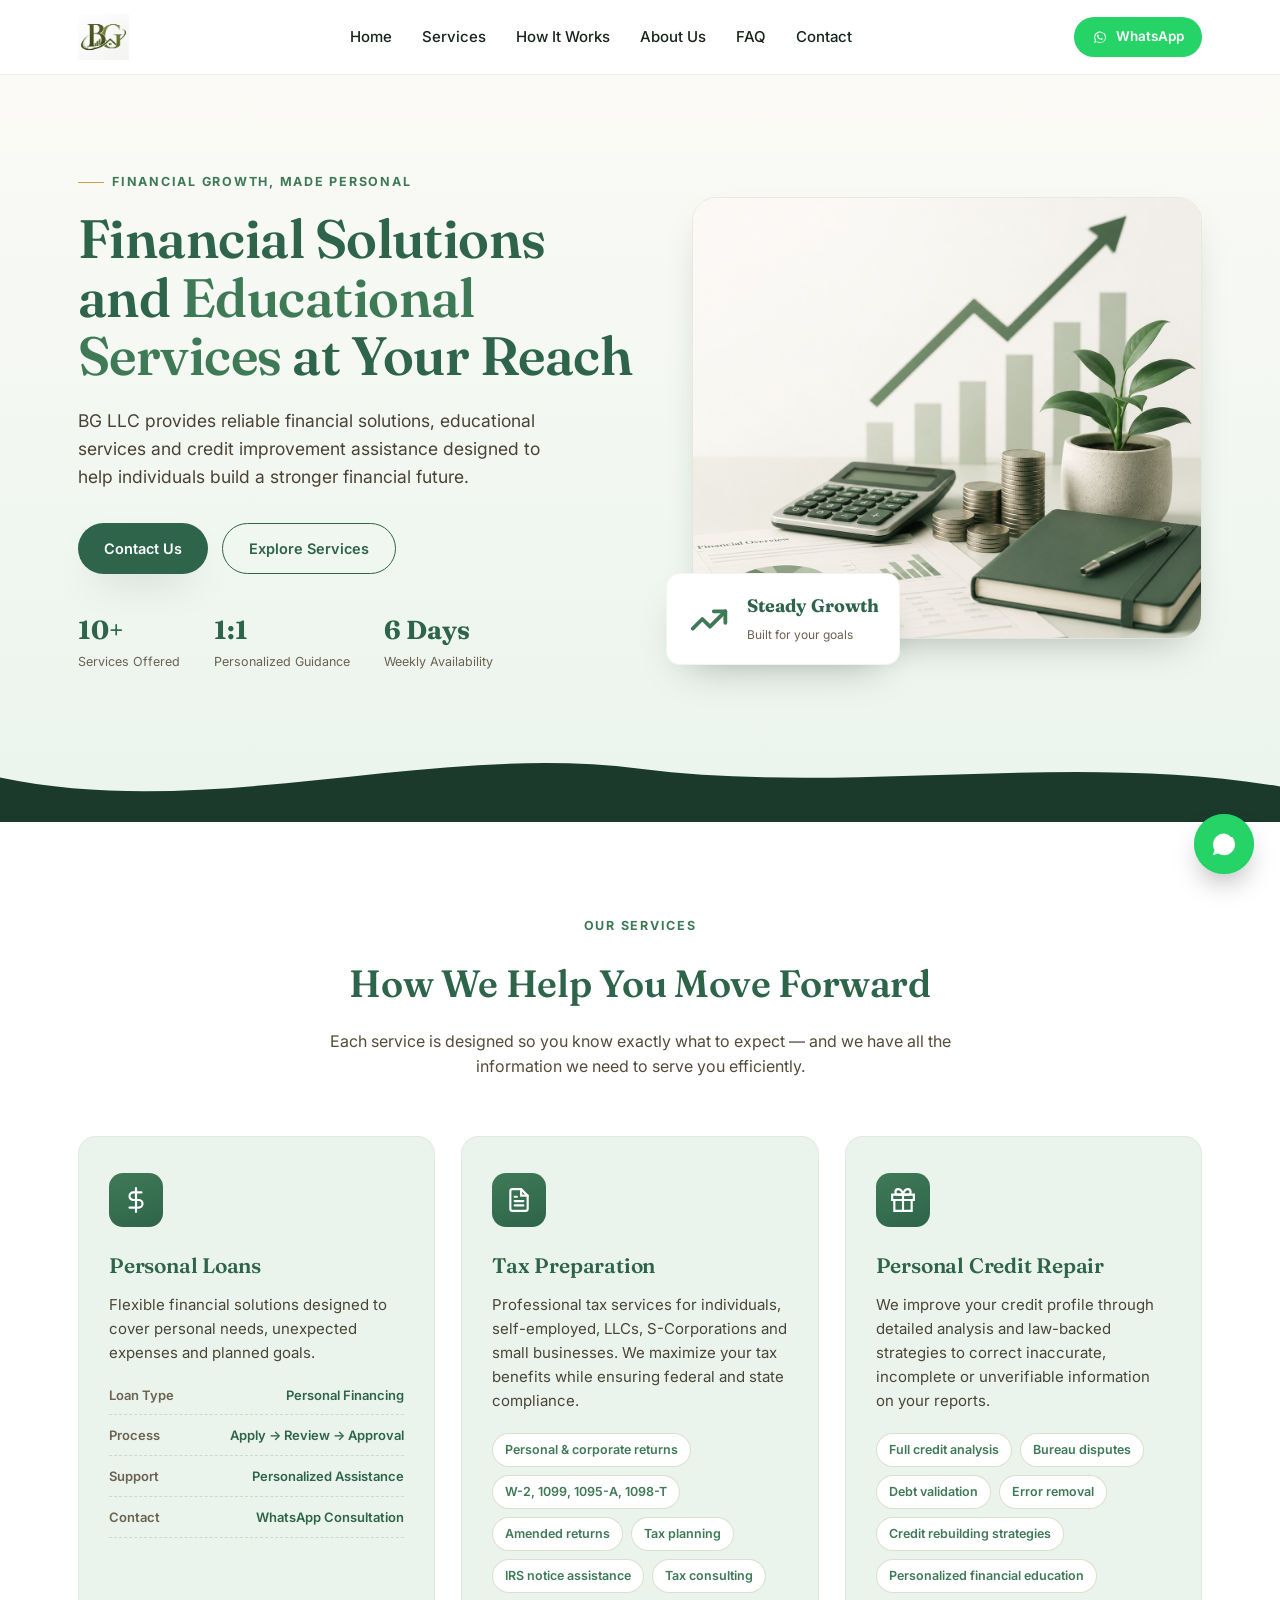
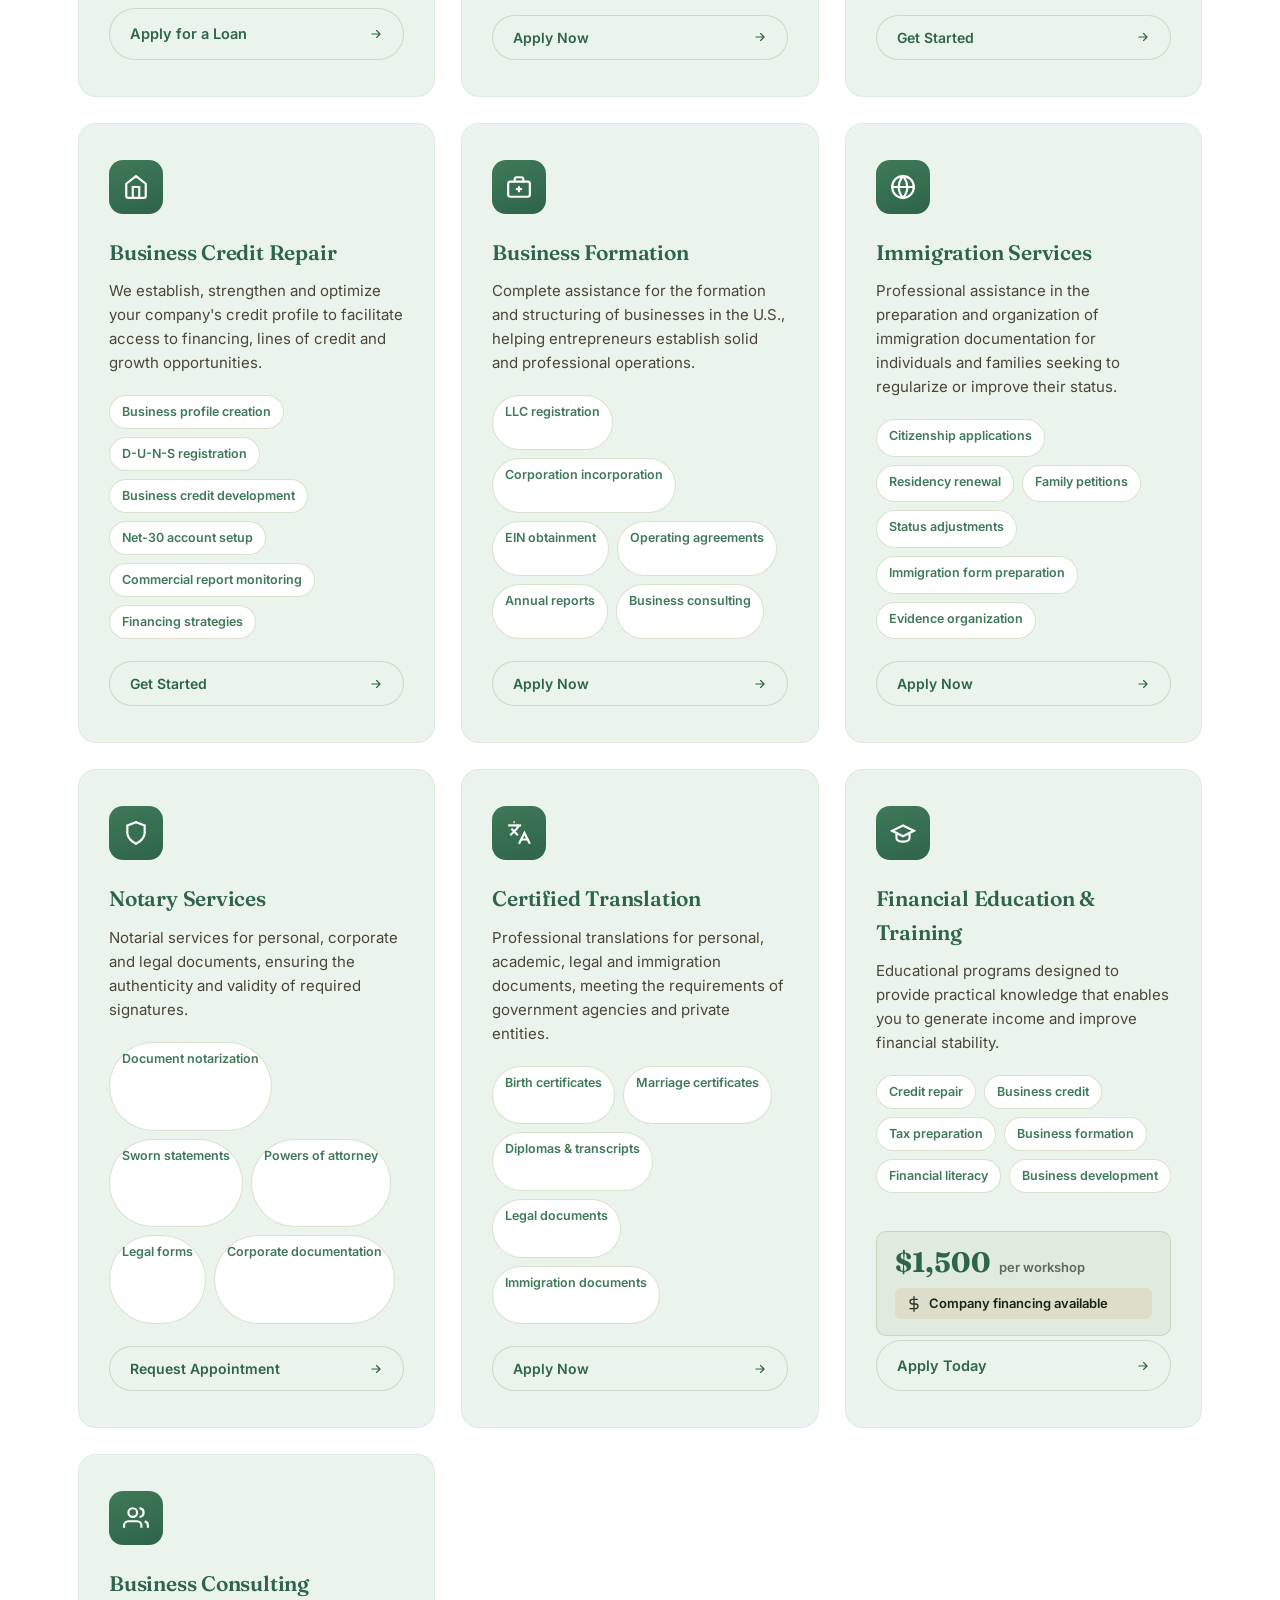
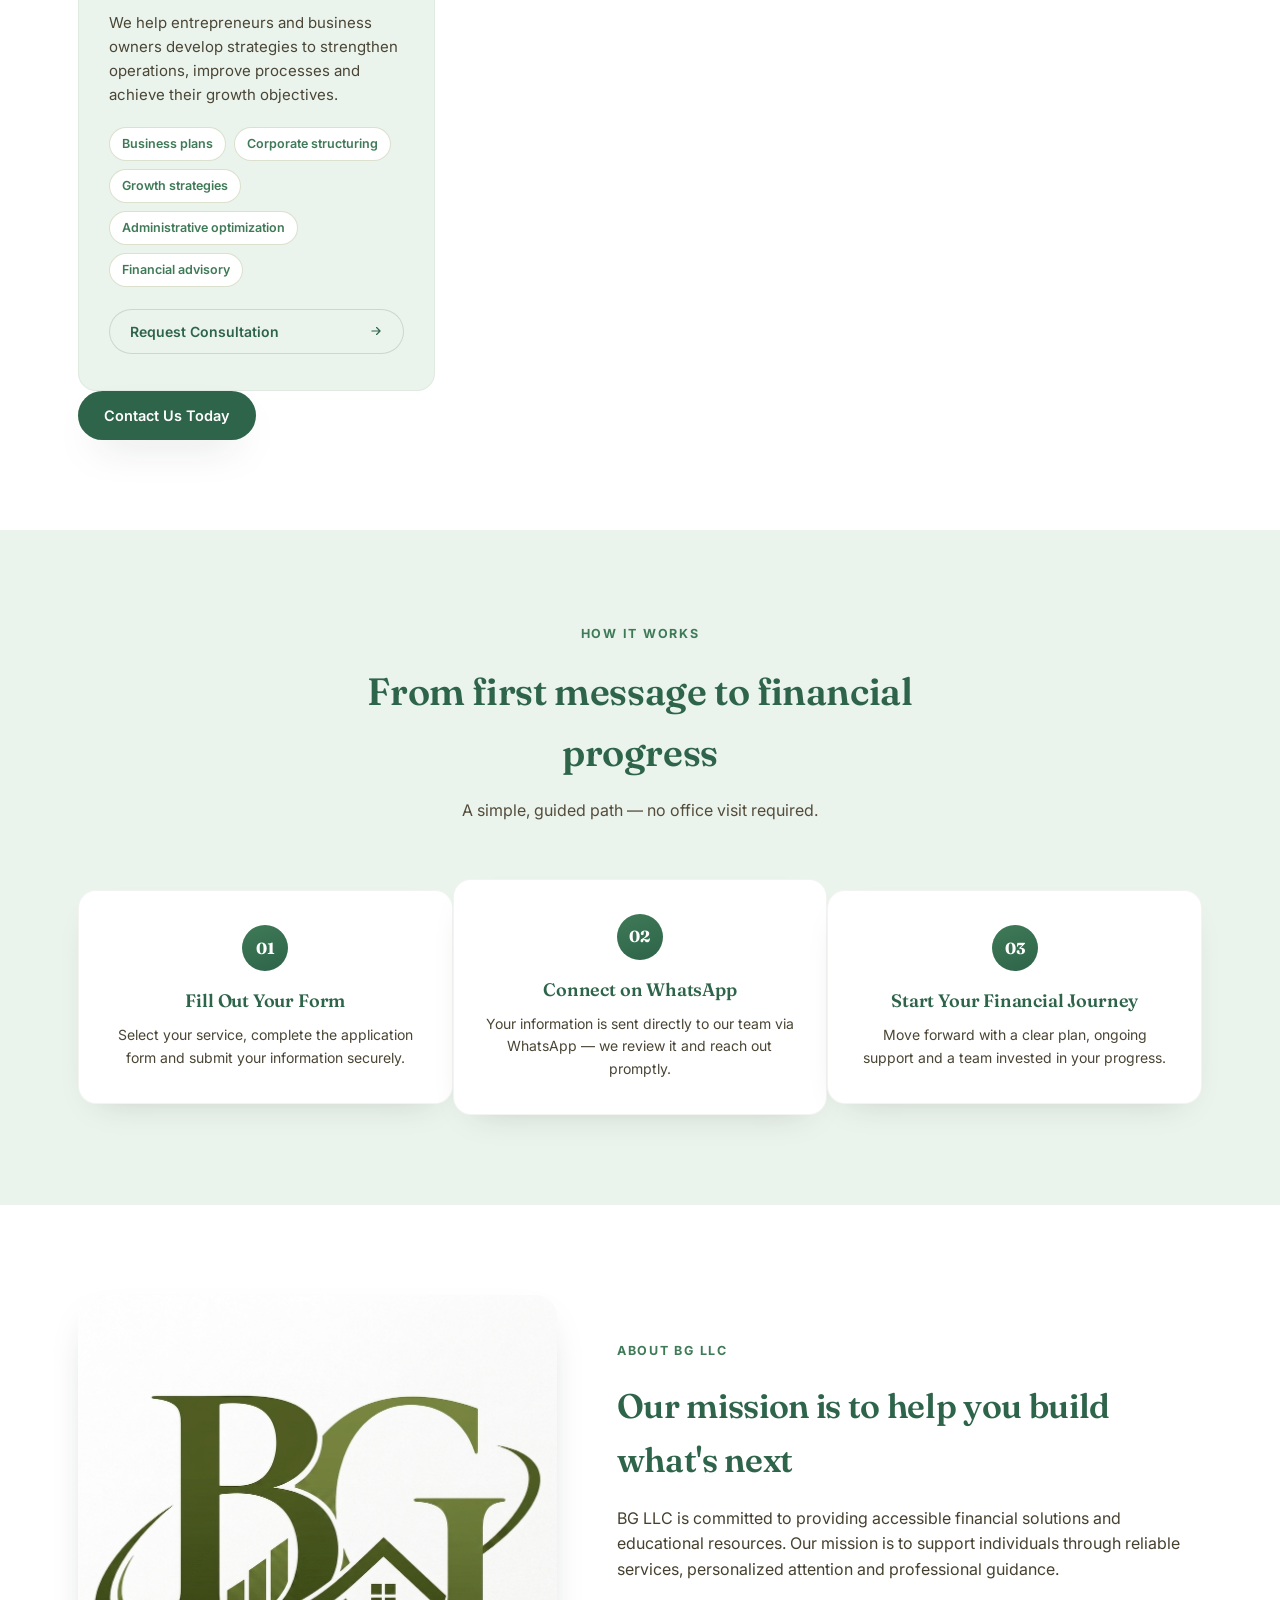
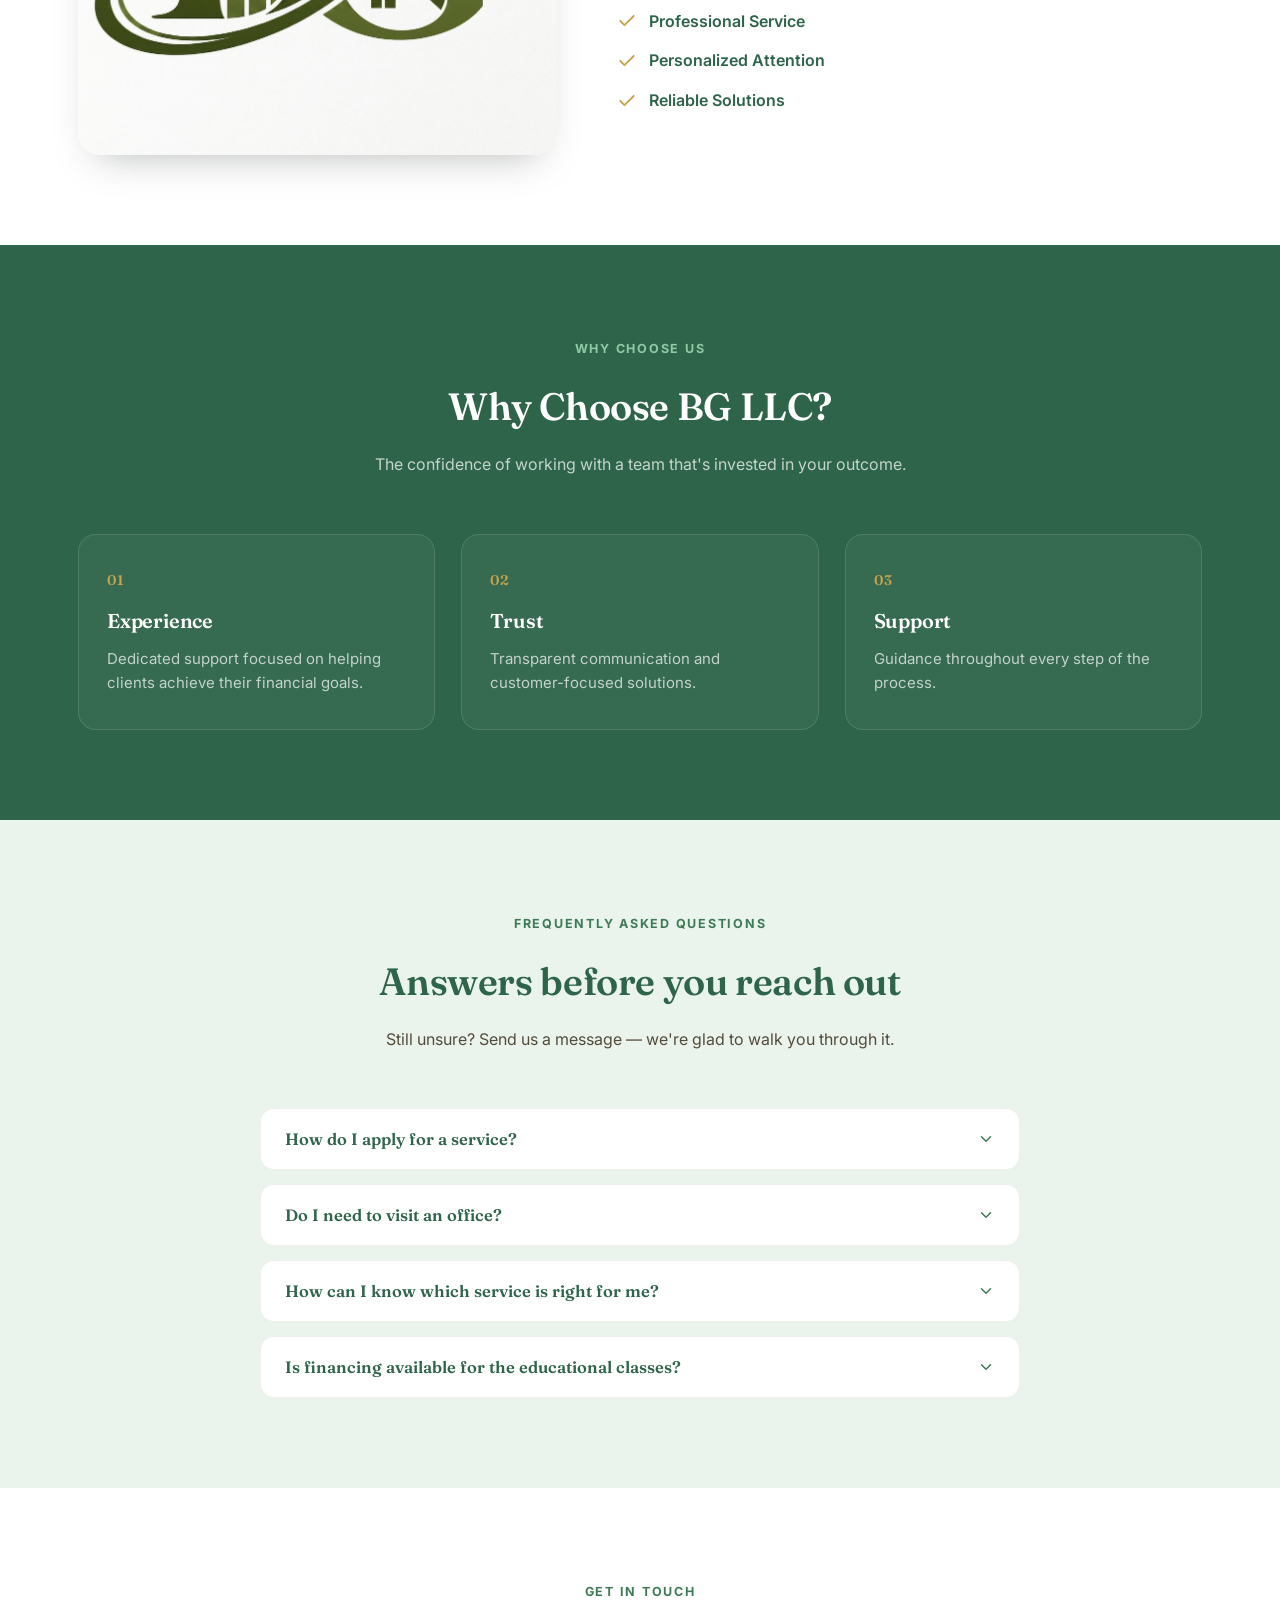
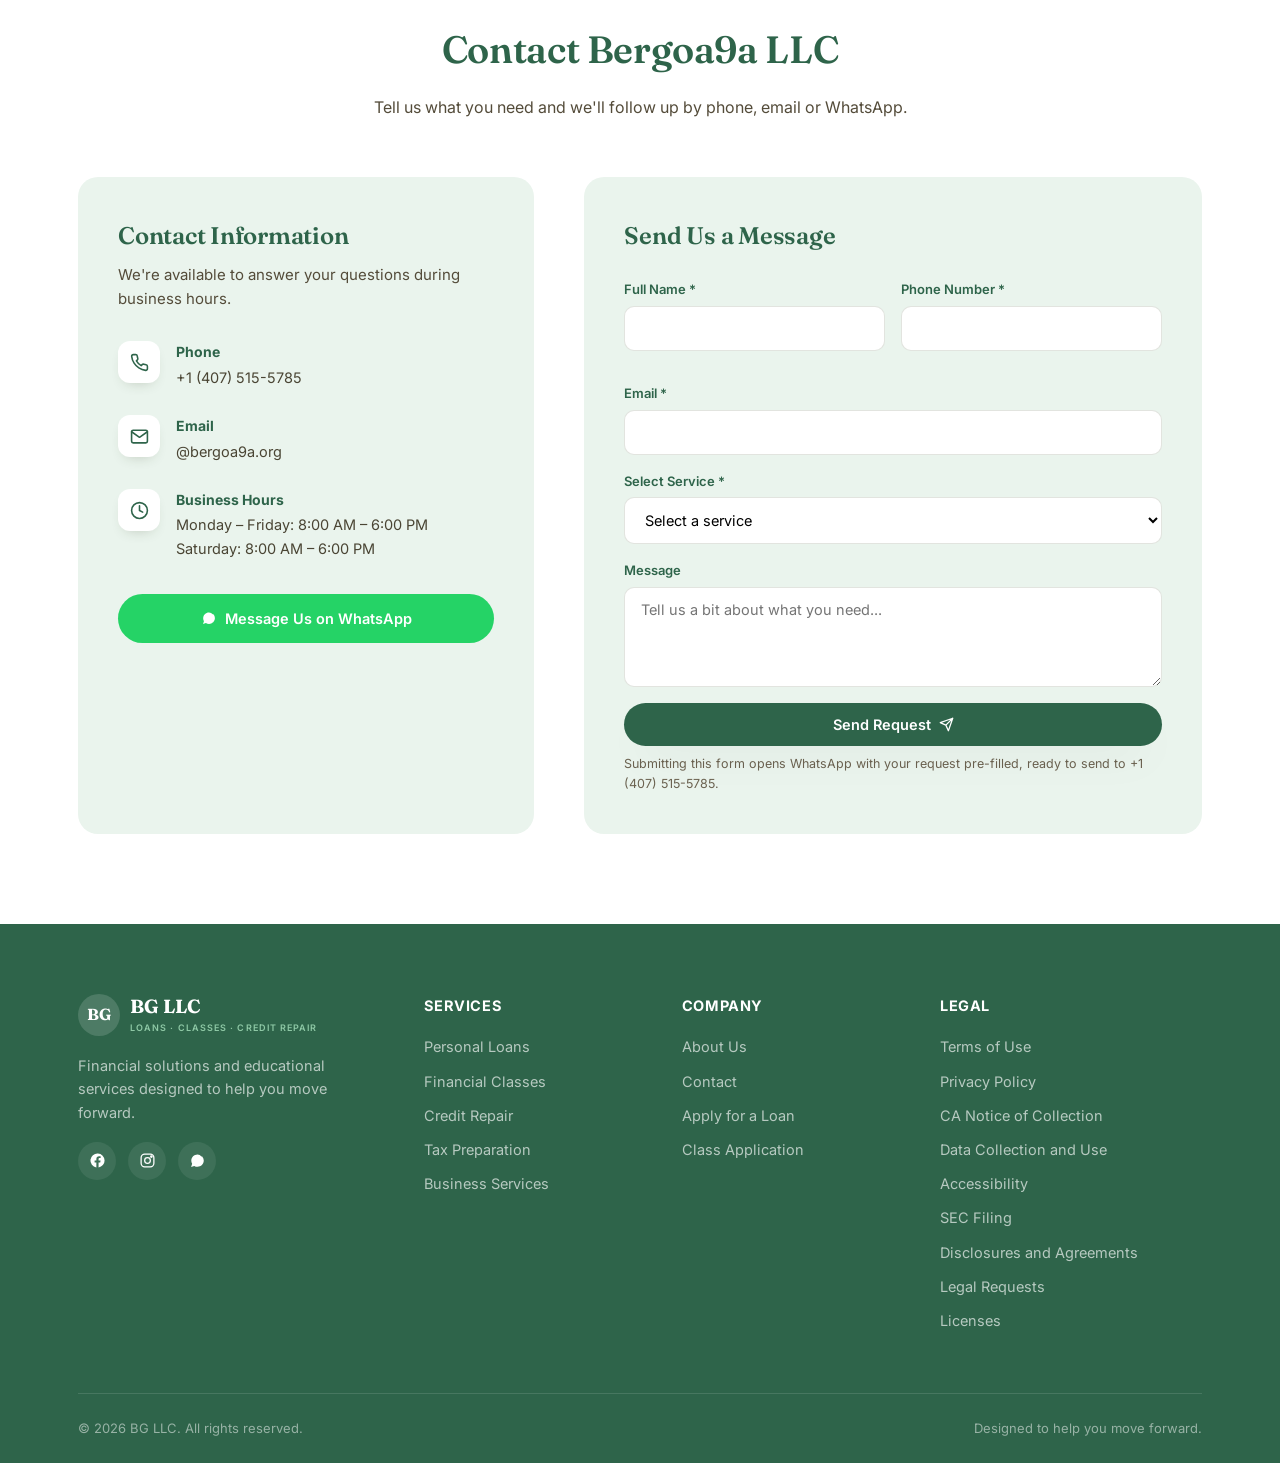
==== commit 9b4acebb: "Descripción de los cambios" ====
--- a/index.html
+++ b/index.html
@@ -164,6 +164,23 @@
     </div>
     <div class="service-grid service-grid--wide">
 
+      <!-- Personal Loans -->
+      <div class="service-card reveal">
+        <div class="service-icon"><svg viewBox="0 0 24 24" fill="none" stroke="#fff" stroke-width="2"><path d="M12 1v22M17 5H9.5a3.5 3.5 0 0 0 0 7h5a3.5 3.5 0 0 1 0 7H6" stroke-linecap="round"/></svg></div>
+        <h3>Personal Loans</h3>
+        <p>Flexible financial solutions designed to cover personal needs, unexpected expenses and planned goals.</p>
+        <ul class="service-details">
+          <li><span class="label">Loan Type</span><span class="value">Personal Financing</span></li>
+          <li><span class="label">Process</span><span class="value">Apply → Review → Approval</span></li>
+          <li><span class="label">Support</span><span class="value">Personalized Assistance</span></li>
+          <li><span class="label">Contact</span><span class="value">WhatsApp Consultation</span></li>
+        </ul>
+        <a class="btn btn-card" href="personal-loan-application.html">
+          Apply for a Loan
+          <svg viewBox="0 0 24 24" fill="none" stroke="currentColor" stroke-width="2"><path d="M5 12h14M13 6l6 6-6 6" stroke-linecap="round" stroke-linejoin="round"/></svg>
+        </a>
+      </div>
+
       <!-- Tax Preparation -->
       <div class="service-card reveal">
         <div class="service-icon"><svg viewBox="0 0 24 24" fill="none" stroke="#fff" stroke-width="2"><path d="M14 2H6a2 2 0 0 0-2 2v16a2 2 0 0 0 2 2h12a2 2 0 0 0 2-2V8z" stroke-linecap="round"/><path d="M14 2v6h6M16 13H8M16 17H8M10 9H8" stroke-linecap="round"/></svg></div>
@@ -343,22 +360,7 @@
         </button>
       </div>
 
-      <!-- Personal Loans -->
-      <div class="service-card reveal">
-        <div class="service-icon"><svg viewBox="0 0 24 24" fill="none" stroke="#fff" stroke-width="2"><path d="M12 1v22M17 5H9.5a3.5 3.5 0 0 0 0 7h5a3.5 3.5 0 0 1 0 7H6" stroke-linecap="round"/></svg></div>
-        <h3>Personal Loans</h3>
-        <p>Flexible financial solutions designed to cover personal needs, unexpected expenses and planned goals.</p>
-        <ul class="service-details">
-          <li><span class="label">Loan Type</span><span class="value">Personal Financing</span></li>
-          <li><span class="label">Process</span><span class="value">Apply → Review → Approval</span></li>
-          <li><span class="label">Support</span><span class="value">Personalized Assistance</span></li>
-          <li><span class="label">Contact</span><span class="value">WhatsApp Consultation</span></li>
-        </ul>
-        <a class="btn btn-card" href="personal-loan-application.html">
-          Apply for a Loan
-          <svg viewBox="0 0 24 24" fill="none" stroke="currentColor" stroke-width="2"><path d="M5 12h14M13 6l6 6-6 6" stroke-linecap="round" stroke-linejoin="round"/></svg>
-        </a>
-      </div>
+      
 
     </div>
 
@@ -489,7 +491,7 @@
           <svg viewBox="0 0 24 24" fill="none" stroke="currentColor" stroke-width="2"><path d="M6 9l6 6 6-6" stroke-linecap="round" stroke-linejoin="round"/></svg>
         </button>
         <div class="faq-answer">
-          <p>Yes! BG LLC offers company financing for eligible class enrollments. Indicate your interest in financing on the class application form and we'll walk you through the options.</p>
+          <p>Yes! Bergoa9a LLC offers company financing for eligible class enrollments. Indicate your interest in financing on the class application form and we'll walk you through the options.</p>
         </div>
       </div>
     </div>
@@ -501,7 +503,7 @@
   <div class="container">
     <div class="section-head reveal">
       <span class="eyebrow">Get In Touch</span>
-      <h2>Contact BG LLC</h2>
+      <h2>Contact Bergoa9a LLC</h2>
       <p>Tell us what you need and we'll follow up by phone, email or WhatsApp.</p>
     </div>
     <div class="contact-inner">
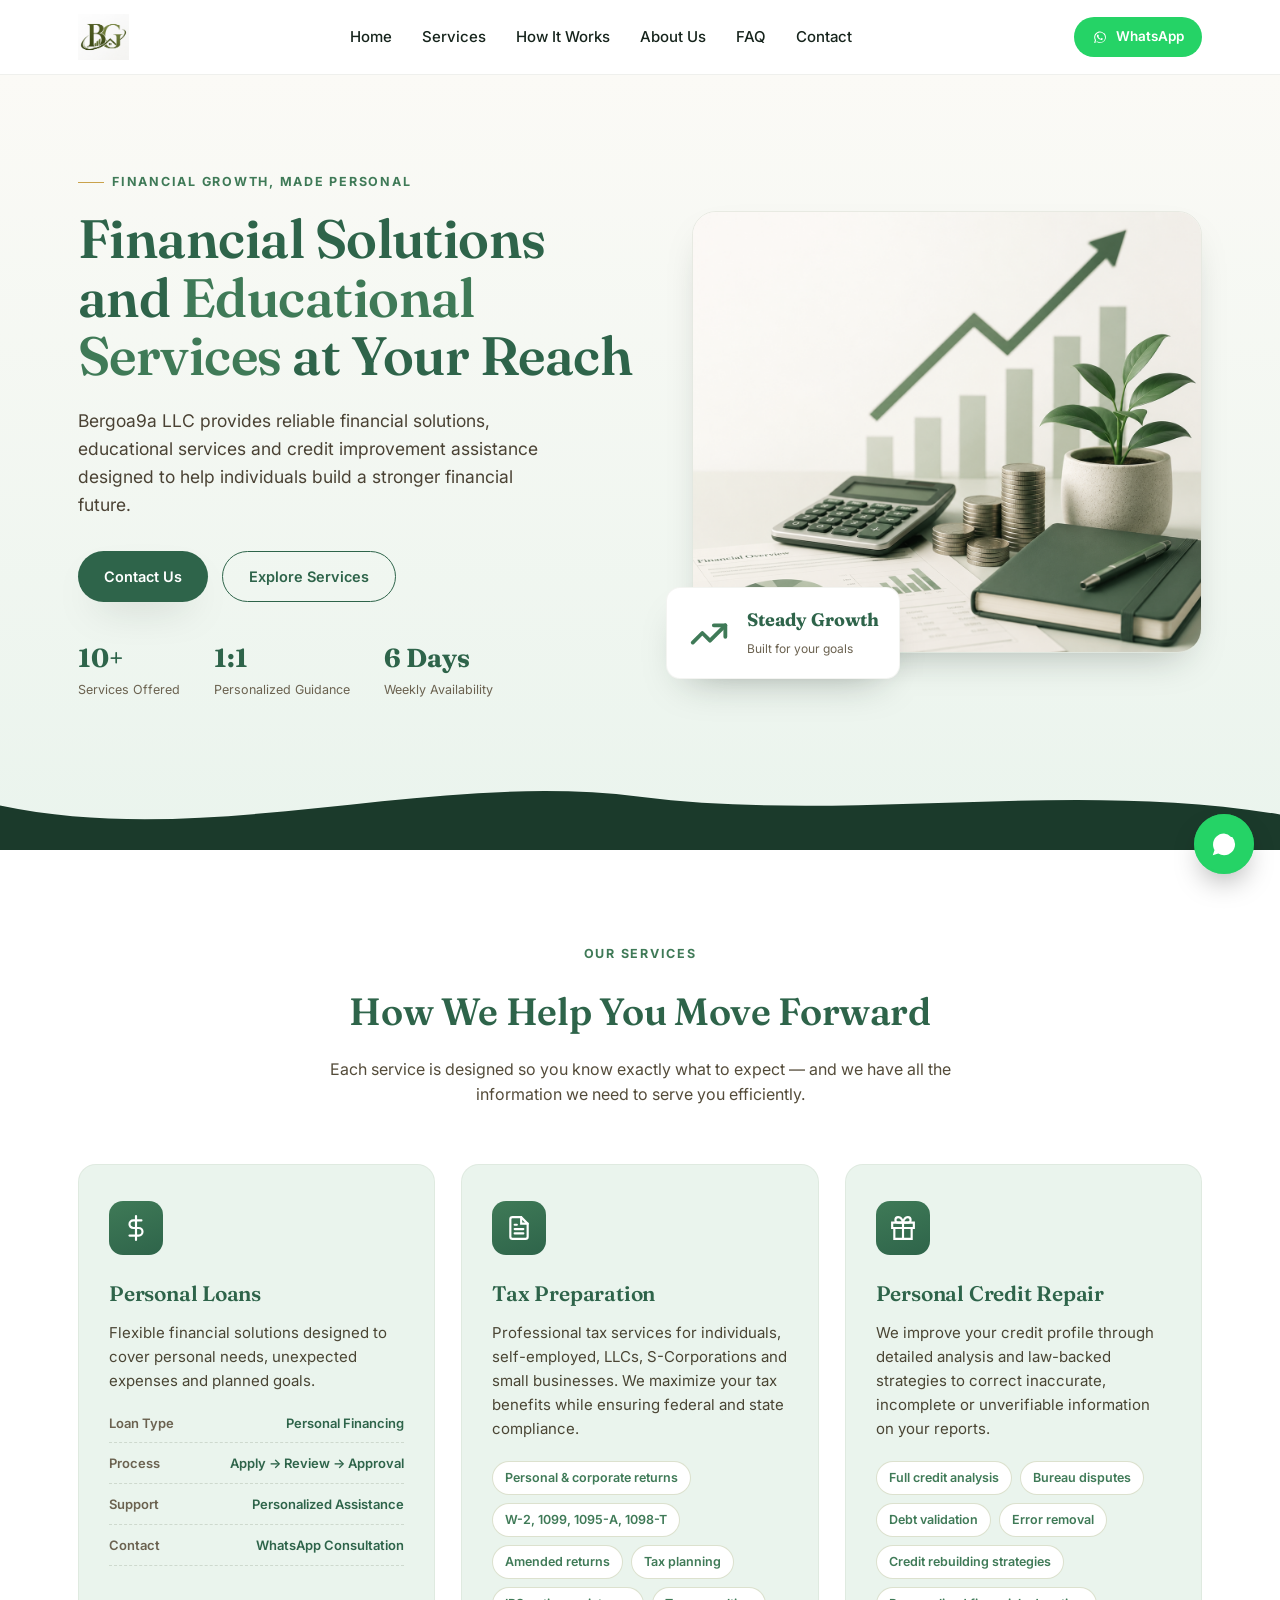
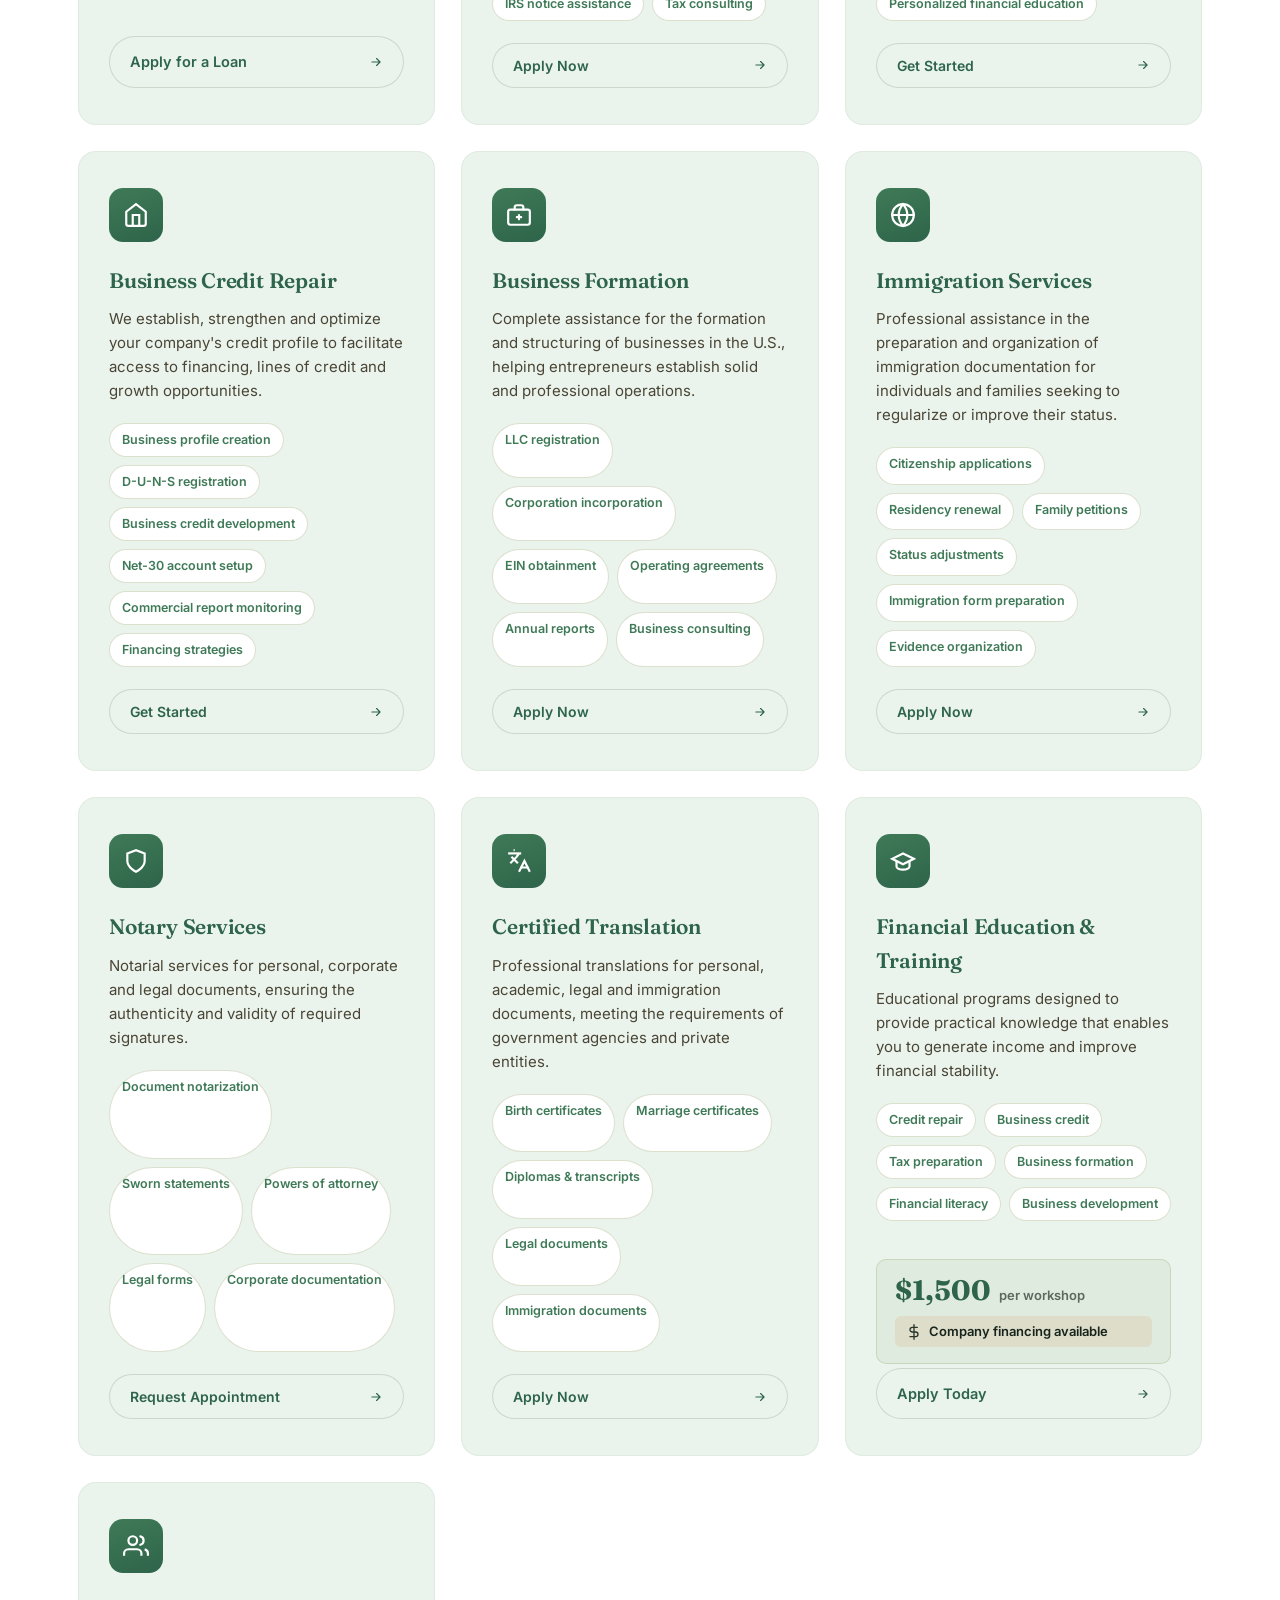
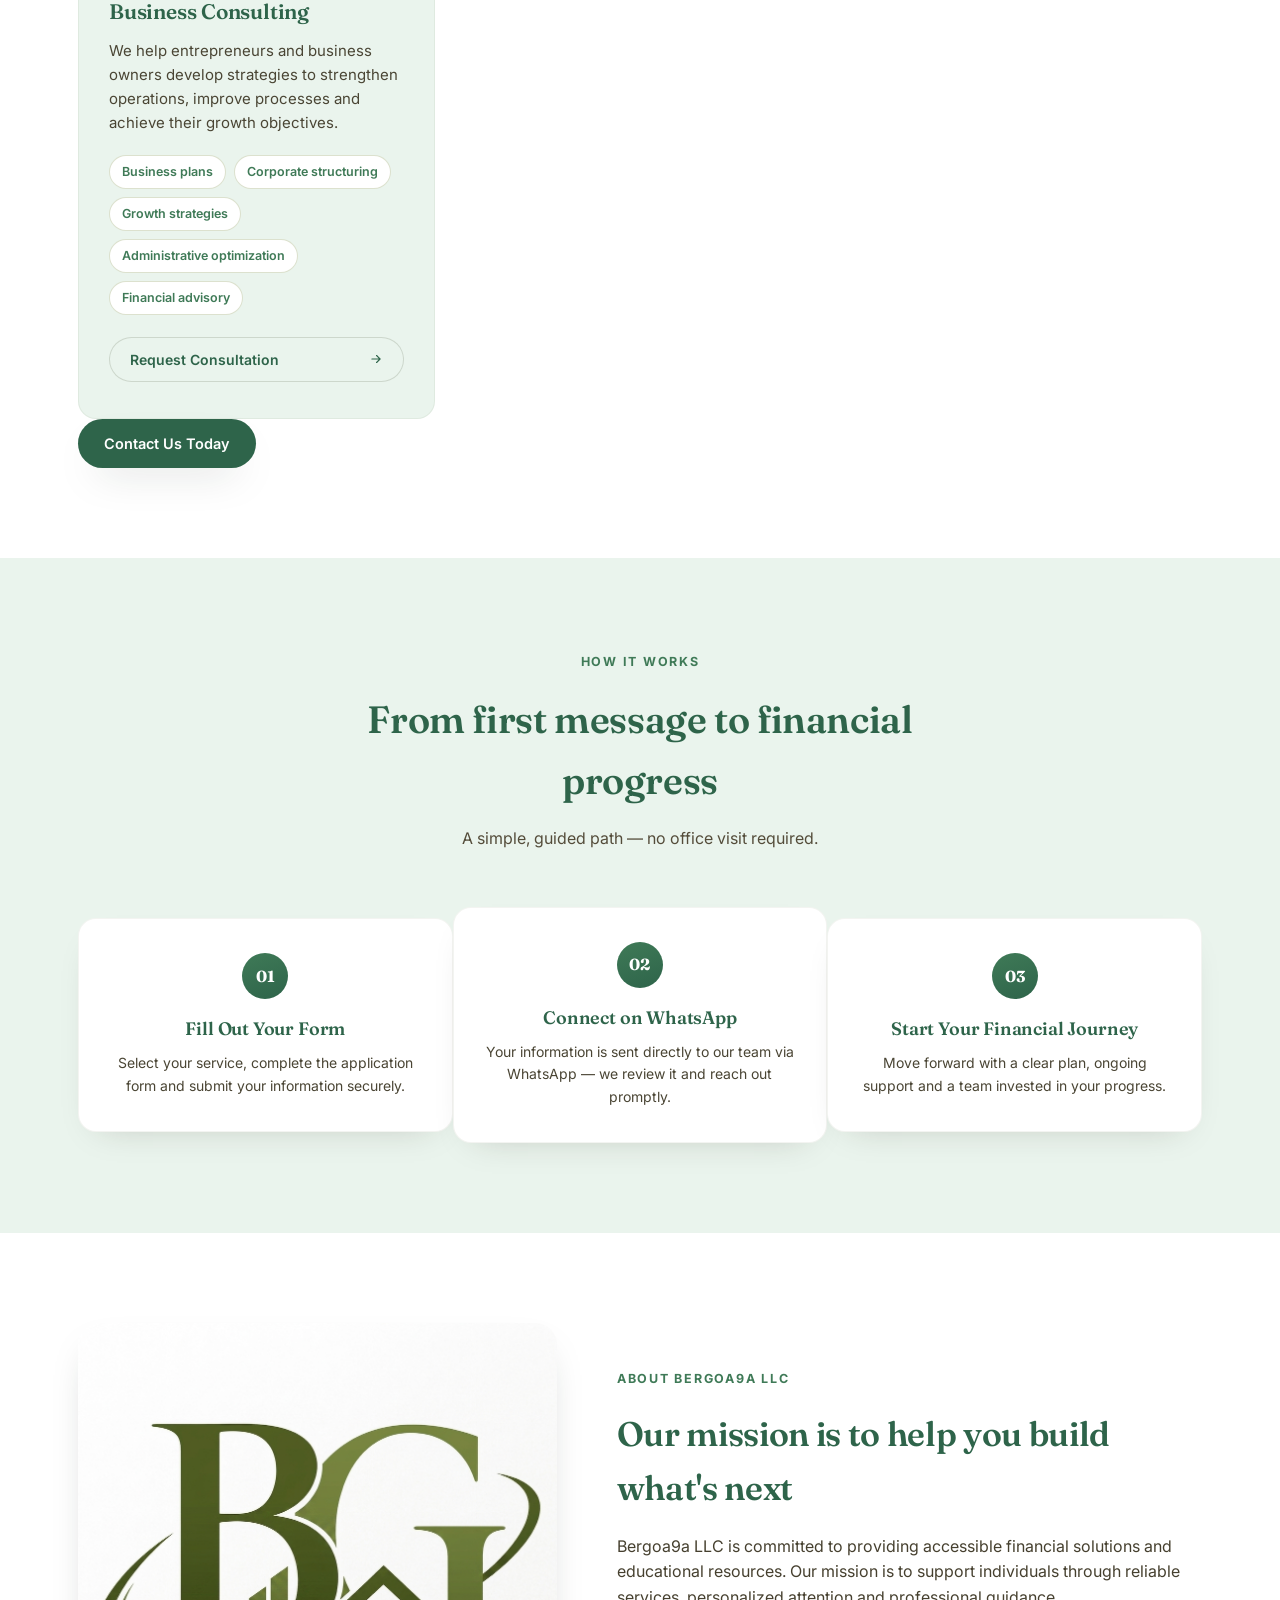
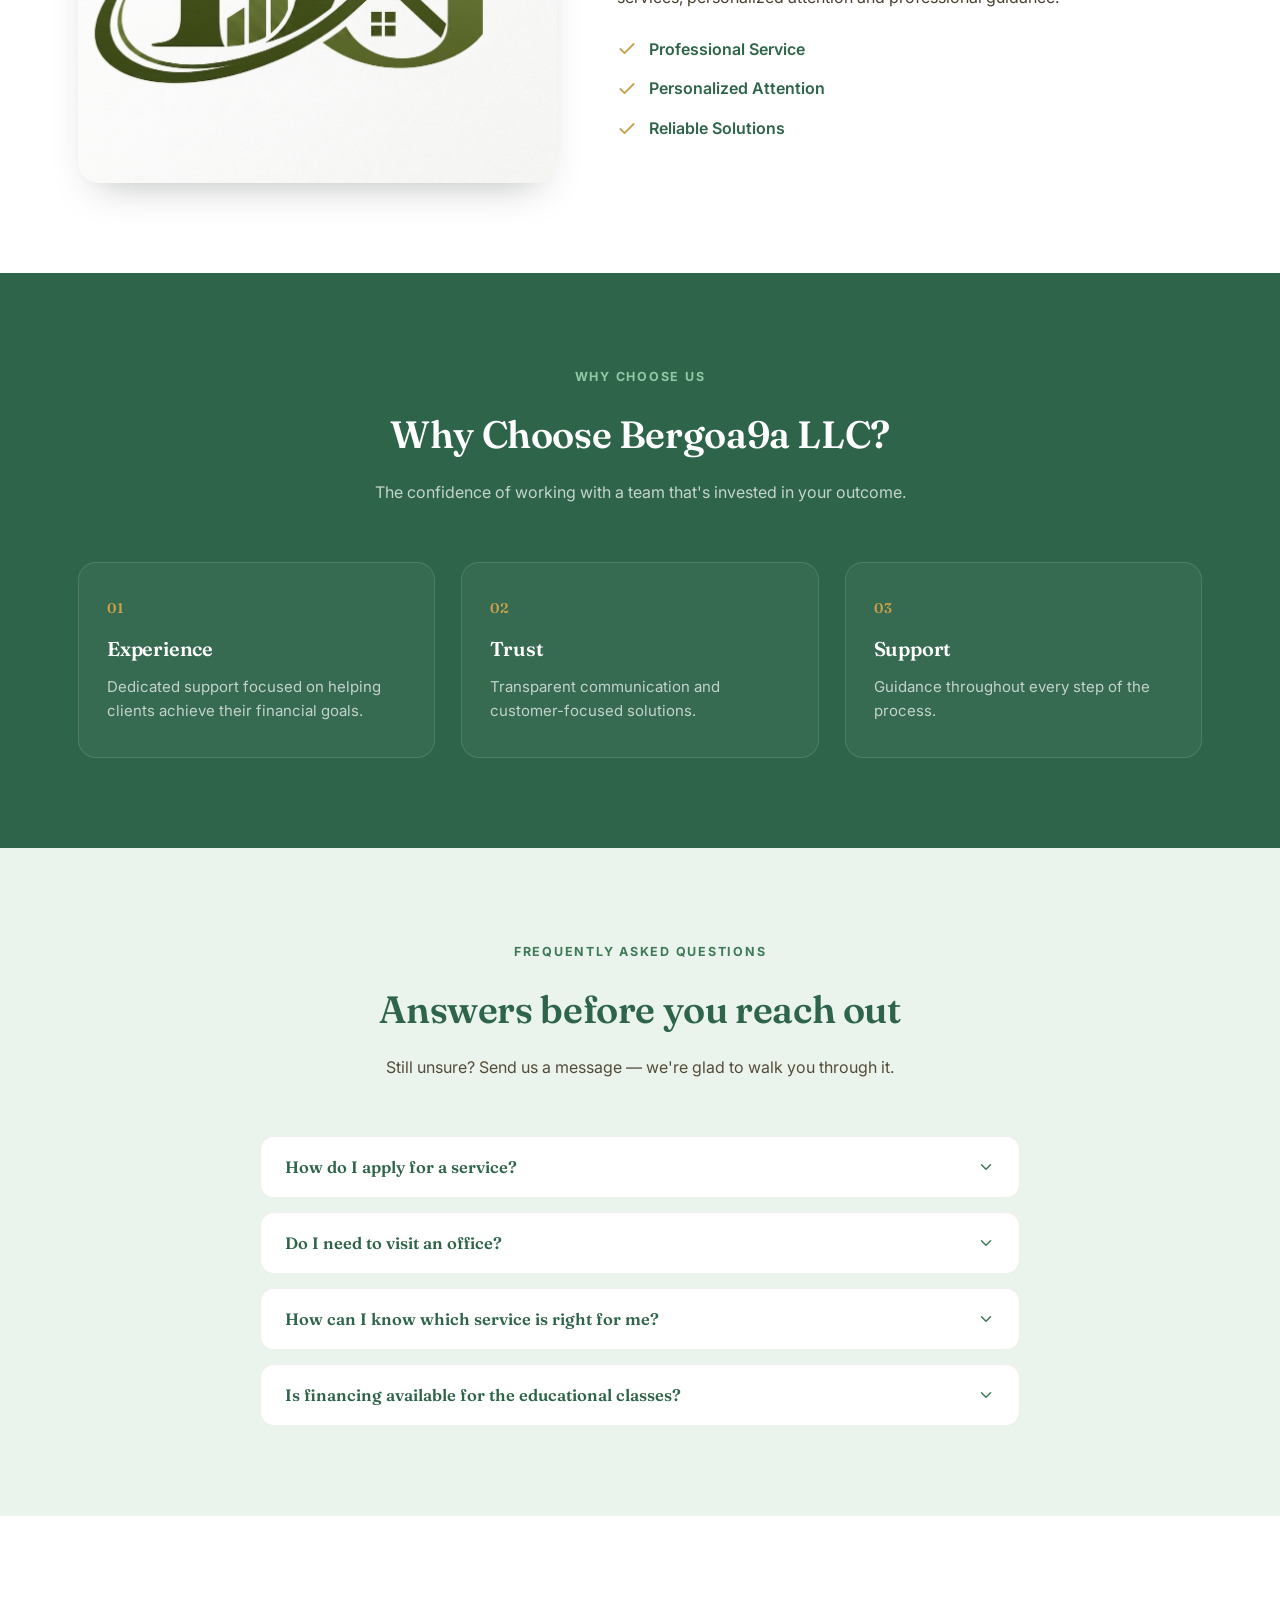
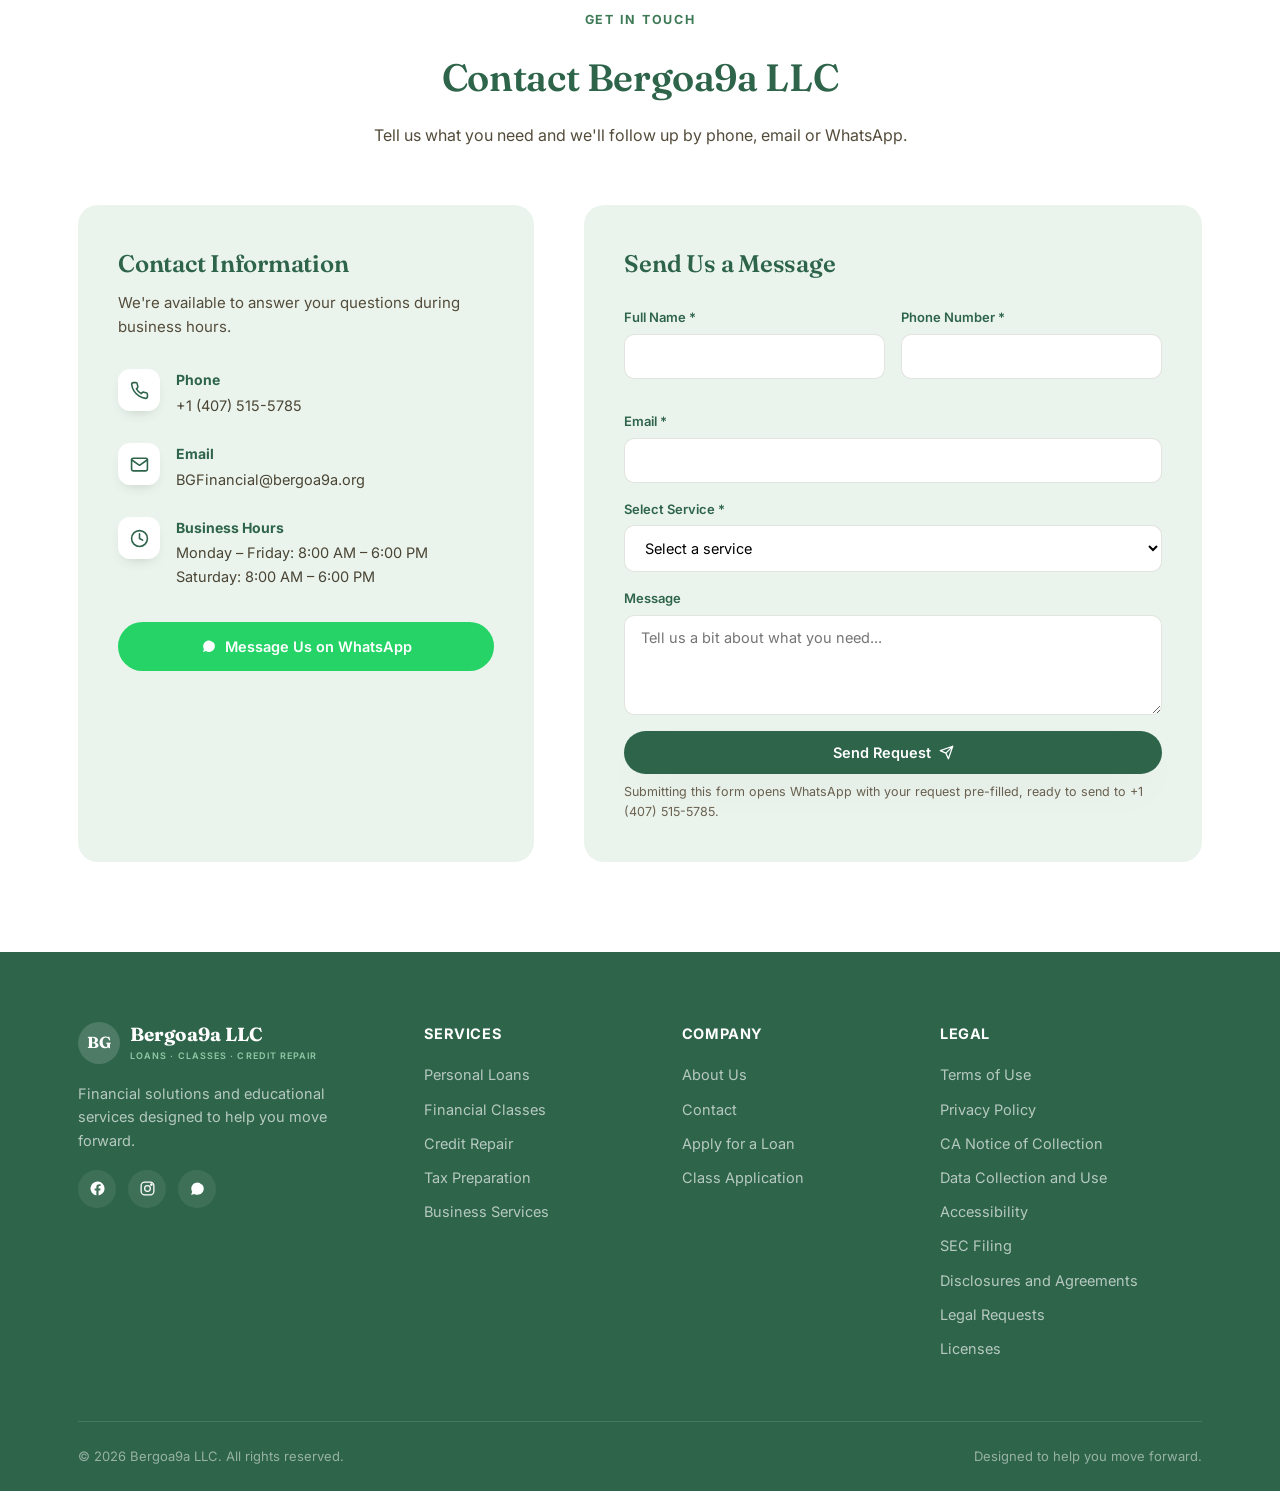
==== commit 1d83e8ba: "Descripción de los cambios" ====
--- a/index.html
+++ b/index.html
@@ -3,12 +3,12 @@
 <head>
 <meta charset="UTF-8">
 <meta name="viewport" content="width=device-width, initial-scale=1.0">
-<title>BG LLC | Taxes, Credit Repair, Business Services & Financial Education</title>
-<meta property="og:title" content="BG LLC | Financial Services">
+<title>Bergoa9a LLC | Taxes, Credit Repair, Business Services & Financial Education</title>
+<meta property="og:title" content="Bergoa9a LLC | Financial Services">
 <meta property="og:image" content="gbol.png">
 <meta property="og:type" content="website">
 <link rel="icon" href="gbol.png" type="image/png" />
-<meta name="description" content="BG LLC provides financial services, educational classes and credit repair assistance to help clients achieve financial growth.">
+<meta name="description" content="Bergoa9a LLC provides financial services, educational classes and credit repair assistance to help clients achieve financial growth.">
 <link rel="preconnect" href="https://fonts.googleapis.com">
 <link href="https://fonts.googleapis.com/css2?family=Fraunces:opsz,wght@9..144,400;9..144,500;9..144,600;9..144,700&family=Inter:wght@400;500;600;700&display=swap" rel="stylesheet">
 <link rel="stylesheet" href="style.css">
@@ -83,9 +83,9 @@
 <!-- ===== NAVBAR ===== -->
 <header class="navbar" id="navbar">
   <div class="nav-inner">
-    <a href="#home" class="logo-link" aria-label="BG LLC home">
-      <img src="gbol.png" alt="BG LLC logo"
-           onerror="this.replaceWith(Object.assign(document.createElement('div'),{className:'logo-fallback',innerHTML:'<div class=badge>BG</div><div><span class=wordmark>BG LLC</span><small>Loans · Classes · Credit Repair</small></div>'}))">
+    <a href="#home" class="logo-link" aria-label="Bergoa9a LLC home">
+      <img src="gbol.png" alt="Bergoa9a LLC logo"
+           onerror="this.replaceWith(Object.assign(document.createElement('div'),{className:'logo-fallback',innerHTML:'<div class=badge>BG</div><div><span class=wordmark>Bergoa9a LLC</span><small>Loans · Classes · Credit Repair</small></div>'}))">
     </a>
     <nav class="menu" aria-label="Primary">
       <a href="#home">Home</a>
@@ -110,7 +110,7 @@
 <!-- Mobile menu -->
 <div class="mobile-menu" id="mobileMenu">
   <div class="mobile-menu-top">
-    <span style="color:#fff;font-family:'Fraunces',serif;font-size:22px;font-weight:700;">BG LLC</span>
+    <span style="color:#fff;font-family:'Fraunces',serif;font-size:22px;font-weight:700;">Bergoa9a LLC</span>
     <button id="closeMobileMenu" aria-label="Close menu">&times;</button>
   </div>
   <a href="#home">Home</a>
@@ -128,7 +128,7 @@
     <div class="hero-copy reveal-init">
       <span class="eyebrow">Financial growth, made personal</span>
       <h1>Financial Solutions and <em>Educational Services</em> at Your Reach</h1>
-      <p class="lead">BG LLC provides reliable financial solutions, educational services and credit improvement assistance designed to help individuals build a stronger financial future.</p>
+      <p class="lead">Bergoa9a LLC provides reliable financial solutions, educational services and credit improvement assistance designed to help individuals build a stronger financial future.</p>
       <div class="hero-ctas">
         <a href="#contact" class="btn btn-primary">Contact Us</a>
         <a href="#services" class="btn btn-secondary">Explore Services</a>
@@ -141,7 +141,7 @@
     </div>
     <div class="hero-visual reveal-init reveal-init-delay">
       <div class="frame">
-        <img class="img-zoom" src="herobg.png" alt="BG LLC">
+        <img class="img-zoom" src="herobg.png" alt="Bergoa9a LLC">
       </div>
       <div class="growth-card">
         <svg viewBox="0 0 24 24" fill="none" stroke="#3F7A57" stroke-width="2"><path d="M3 17l5-5 4 4 8-8" stroke-linecap="round" stroke-linejoin="round"/><path d="M14 8h6v6" stroke-linecap="round" stroke-linejoin="round"/></svg>
@@ -406,12 +406,12 @@
 <section class="about" id="about">
   <div class="container about-inner">
     <div class="about-visual reveal">
-      <img class="img-zoom" src="gbol.png" alt="BG LLC">
+      <img class="img-zoom" src="gbol.png" alt="Bergoa9a LLC">
     </div>
     <div class="about-content reveal">
-      <span class="eyebrow">About BG LLC</span>
+      <span class="eyebrow">About Bergoa9a LLC</span>
       <h2>Our mission is to help you build what's next</h2>
-      <p>BG LLC is committed to providing accessible financial solutions and educational resources. Our mission is to support individuals through reliable services, personalized attention and professional guidance.</p>
+      <p>Bergoa9a LLC is committed to providing accessible financial solutions and educational resources. Our mission is to support individuals through reliable services, personalized attention and professional guidance.</p>
       <div class="check-list">
         <div><svg viewBox="0 0 24 24" fill="none" stroke="currentColor" stroke-width="2.2"><path d="M20 6L9 17l-5-5" stroke-linecap="round" stroke-linejoin="round"/></svg> Professional Service</div>
         <div><svg viewBox="0 0 24 24" fill="none" stroke="currentColor" stroke-width="2.2"><path d="M20 6L9 17l-5-5" stroke-linecap="round" stroke-linejoin="round"/></svg> Personalized Attention</div>
@@ -426,7 +426,7 @@
   <div class="container">
     <div class="section-head reveal">
       <span class="eyebrow">Why Choose Us</span>
-      <h2>Why Choose BG LLC?</h2>
+      <h2>Why Choose Bergoa9a LLC?</h2>
       <p>The confidence of working with a team that's invested in your outcome.</p>
     </div>
     <div class="why-grid">
@@ -517,7 +517,7 @@
         </div>
         <div class="contact-row">
           <div class="ic"><svg viewBox="0 0 24 24" fill="none" stroke="currentColor" stroke-width="2"><path d="M4 4h16v16H4z" opacity="0"/><path d="M22 6l-10 7L2 6" stroke-linecap="round" stroke-linejoin="round"/><rect x="2" y="4" width="20" height="16" rx="2" stroke-linecap="round" stroke-linejoin="round"/></svg></div>
-          <div><strong>Email</strong><span>@bergoa9a.org</span></div>
+          <div><strong>Email</strong><span>BGFinancial@bergoa9a.org</span></div>
         </div>
         <div class="contact-row">
           <div class="ic"><svg viewBox="0 0 24 24" fill="none" stroke="currentColor" stroke-width="2"><circle cx="12" cy="12" r="10"/><path d="M12 6v6l4 2" stroke-linecap="round" stroke-linejoin="round"/></svg></div>
@@ -587,8 +587,8 @@
   <div class="container">
     <div class="footer-top">
       <div class="footer-brand">
-        <img src="bglogobc.png" alt="BG LLC logo" style="height:42px;"
-             onerror="this.replaceWith(Object.assign(document.createElement('div'),{className:'logo-fallback',innerHTML:'<div class=badge style=background:rgba(255,255,255,0.15)>BG</div><div><span class=wordmark>BG LLC</span><small>Loans · Classes · Credit Repair</small></div>'}))">
+        <img src="bglogobc.png" alt="Bergoa9a LLC logo" style="height:42px;"
+             onerror="this.replaceWith(Object.assign(document.createElement('div'),{className:'logo-fallback',innerHTML:'<div class=badge style=background:rgba(255,255,255,0.15)>BG</div><div><span class=wordmark>Bergoa9a LLC</span><small>Loans · Classes · Credit Repair</small></div>'}))">
         <p>Financial solutions and educational services designed to help you move forward.</p>
         <div class="social-row">
           <a href="#" aria-label="Facebook"><svg viewBox="0 0 24 24" fill="currentColor"><path d="M22 12a10 10 0 1 0-11.6 9.9v-7H7.9V12h2.5V9.8c0-2.5 1.5-3.9 3.8-3.9 1.1 0 2.2.2 2.2.2v2.5h-1.3c-1.2 0-1.6.8-1.6 1.6V12h2.8l-.4 2.9h-2.4v7A10 10 0 0 0 22 12z"/></svg></a>
@@ -625,7 +625,7 @@
       </div>
     </div>
     <div class="footer-bottom">
-      <span>© 2026 BG LLC. All rights reserved.</span>
+      <span>© 2026 Bergoa9a LLC. All rights reserved.</span>
       <span>Designed to help you move forward.</span>
     </div>
   </div>
@@ -712,7 +712,7 @@
           <svg viewBox="0 0 24 24" width="18" height="18" fill="currentColor"><path d="M17.6 6.3A8.8 8.8 0 0 0 12.04 3.6c-4.86 0-8.8 3.94-8.8 8.8 0 1.55.4 3.05 1.18 4.36L3 21l4.4-1.4a8.8 8.8 0 0 0 4.65 1.33h.01c4.86 0 8.8-3.94 8.8-8.8a8.8 8.8 0 0 0-2.26-5.83z"/></svg>
           Submit &amp; Open WhatsApp
         </button>
-        <p class="form-note-sm">Your information will be sent to BG LLC via WhatsApp (+1 407-515-5785)</p>
+        <p class="form-note-sm">Your information will be sent to Bergoa9a LLC via WhatsApp (+1 407-515-5785)</p>
       </form>
     </div>
   </div>
@@ -754,7 +754,7 @@
           <svg viewBox="0 0 24 24" width="18" height="18" fill="currentColor"><path d="M17.6 6.3A8.8 8.8 0 0 0 12.04 3.6c-4.86 0-8.8 3.94-8.8 8.8 0 1.55.4 3.05 1.18 4.36L3 21l4.4-1.4a8.8 8.8 0 0 0 4.65 1.33h.01c4.86 0 8.8-3.94 8.8-8.8a8.8 8.8 0 0 0-2.26-5.83z"/></svg>
           Submit &amp; Open WhatsApp
         </button>
-        <p class="form-note-sm">Your information will be sent to BG LLC via WhatsApp (+1 407-515-5785)</p>
+        <p class="form-note-sm">Your information will be sent to Bergoa9a LLC via WhatsApp (+1 407-515-5785)</p>
       </form>
     </div>
   </div>
@@ -796,7 +796,7 @@
           <svg viewBox="0 0 24 24" width="18" height="18" fill="currentColor"><path d="M17.6 6.3A8.8 8.8 0 0 0 12.04 3.6c-4.86 0-8.8 3.94-8.8 8.8 0 1.55.4 3.05 1.18 4.36L3 21l4.4-1.4a8.8 8.8 0 0 0 4.65 1.33h.01c4.86 0 8.8-3.94 8.8-8.8a8.8 8.8 0 0 0-2.26-5.83z"/></svg>
           Submit &amp; Open WhatsApp
         </button>
-        <p class="form-note-sm">Your information will be sent to BG LLC via WhatsApp (+1 407-515-5785)</p>
+        <p class="form-note-sm">Your information will be sent to Bergoa9a LLC via WhatsApp (+1 407-515-5785)</p>
       </form>
     </div>
   </div>
@@ -849,7 +849,7 @@
           <svg viewBox="0 0 24 24" width="18" height="18" fill="currentColor"><path d="M17.6 6.3A8.8 8.8 0 0 0 12.04 3.6c-4.86 0-8.8 3.94-8.8 8.8 0 1.55.4 3.05 1.18 4.36L3 21l4.4-1.4a8.8 8.8 0 0 0 4.65 1.33h.01c4.86 0 8.8-3.94 8.8-8.8a8.8 8.8 0 0 0-2.26-5.83z"/></svg>
           Submit &amp; Open WhatsApp
         </button>
-        <p class="form-note-sm">Your information will be sent to BG LLC via WhatsApp (+1 407-515-5785)</p>
+        <p class="form-note-sm">Your information will be sent to Bergoa9a LLC via WhatsApp (+1 407-515-5785)</p>
       </form>
     </div>
   </div>
@@ -896,7 +896,7 @@
           <svg viewBox="0 0 24 24" width="18" height="18" fill="currentColor"><path d="M17.6 6.3A8.8 8.8 0 0 0 12.04 3.6c-4.86 0-8.8 3.94-8.8 8.8 0 1.55.4 3.05 1.18 4.36L3 21l4.4-1.4a8.8 8.8 0 0 0 4.65 1.33h.01c4.86 0 8.8-3.94 8.8-8.8a8.8 8.8 0 0 0-2.26-5.83z"/></svg>
           Submit &amp; Open WhatsApp
         </button>
-        <p class="form-note-sm">Your information will be sent to BG LLC via WhatsApp (+1 407-515-5785)</p>
+        <p class="form-note-sm">Your information will be sent to Bergoa9a LLC via WhatsApp (+1 407-515-5785)</p>
       </form>
     </div>
   </div>
@@ -941,7 +941,7 @@
           <svg viewBox="0 0 24 24" width="18" height="18" fill="currentColor"><path d="M17.6 6.3A8.8 8.8 0 0 0 12.04 3.6c-4.86 0-8.8 3.94-8.8 8.8 0 1.55.4 3.05 1.18 4.36L3 21l4.4-1.4a8.8 8.8 0 0 0 4.65 1.33h.01c4.86 0 8.8-3.94 8.8-8.8a8.8 8.8 0 0 0-2.26-5.83z"/></svg>
           Submit &amp; Open WhatsApp
         </button>
-        <p class="form-note-sm">Your information will be sent to BG LLC via WhatsApp (+1 407-515-5785)</p>
+        <p class="form-note-sm">Your information will be sent to Bergoa9a LLC via WhatsApp (+1 407-515-5785)</p>
       </form>
     </div>
   </div>
@@ -1002,7 +1002,7 @@
           <svg viewBox="0 0 24 24" width="18" height="18" fill="currentColor"><path d="M17.6 6.3A8.8 8.8 0 0 0 12.04 3.6c-4.86 0-8.8 3.94-8.8 8.8 0 1.55.4 3.05 1.18 4.36L3 21l4.4-1.4a8.8 8.8 0 0 0 4.65 1.33h.01c4.86 0 8.8-3.94 8.8-8.8a8.8 8.8 0 0 0-2.26-5.83z"/></svg>
           Submit &amp; Open WhatsApp
         </button>
-        <p class="form-note-sm">Your information will be sent to BG LLC via WhatsApp (+1 407-515-5785)</p>
+        <p class="form-note-sm">Your information will be sent to Bergoa9a LLC via WhatsApp (+1 407-515-5785)</p>
       </form>
     </div>
   </div>
@@ -1045,7 +1045,7 @@
           <svg viewBox="0 0 24 24" width="18" height="18" fill="currentColor"><path d="M17.6 6.3A8.8 8.8 0 0 0 12.04 3.6c-4.86 0-8.8 3.94-8.8 8.8 0 1.55.4 3.05 1.18 4.36L3 21l4.4-1.4a8.8 8.8 0 0 0 4.65 1.33h.01c4.86 0 8.8-3.94 8.8-8.8a8.8 8.8 0 0 0-2.26-5.83z"/></svg>
           Submit &amp; Open WhatsApp
         </button>
-        <p class="form-note-sm">Your information will be sent to BG LLC via WhatsApp (+1 407-515-5785)</p>
+        <p class="form-note-sm">Your information will be sent to Bergoa9a LLC via WhatsApp (+1 407-515-5785)</p>
       </form>
     </div>
   </div>
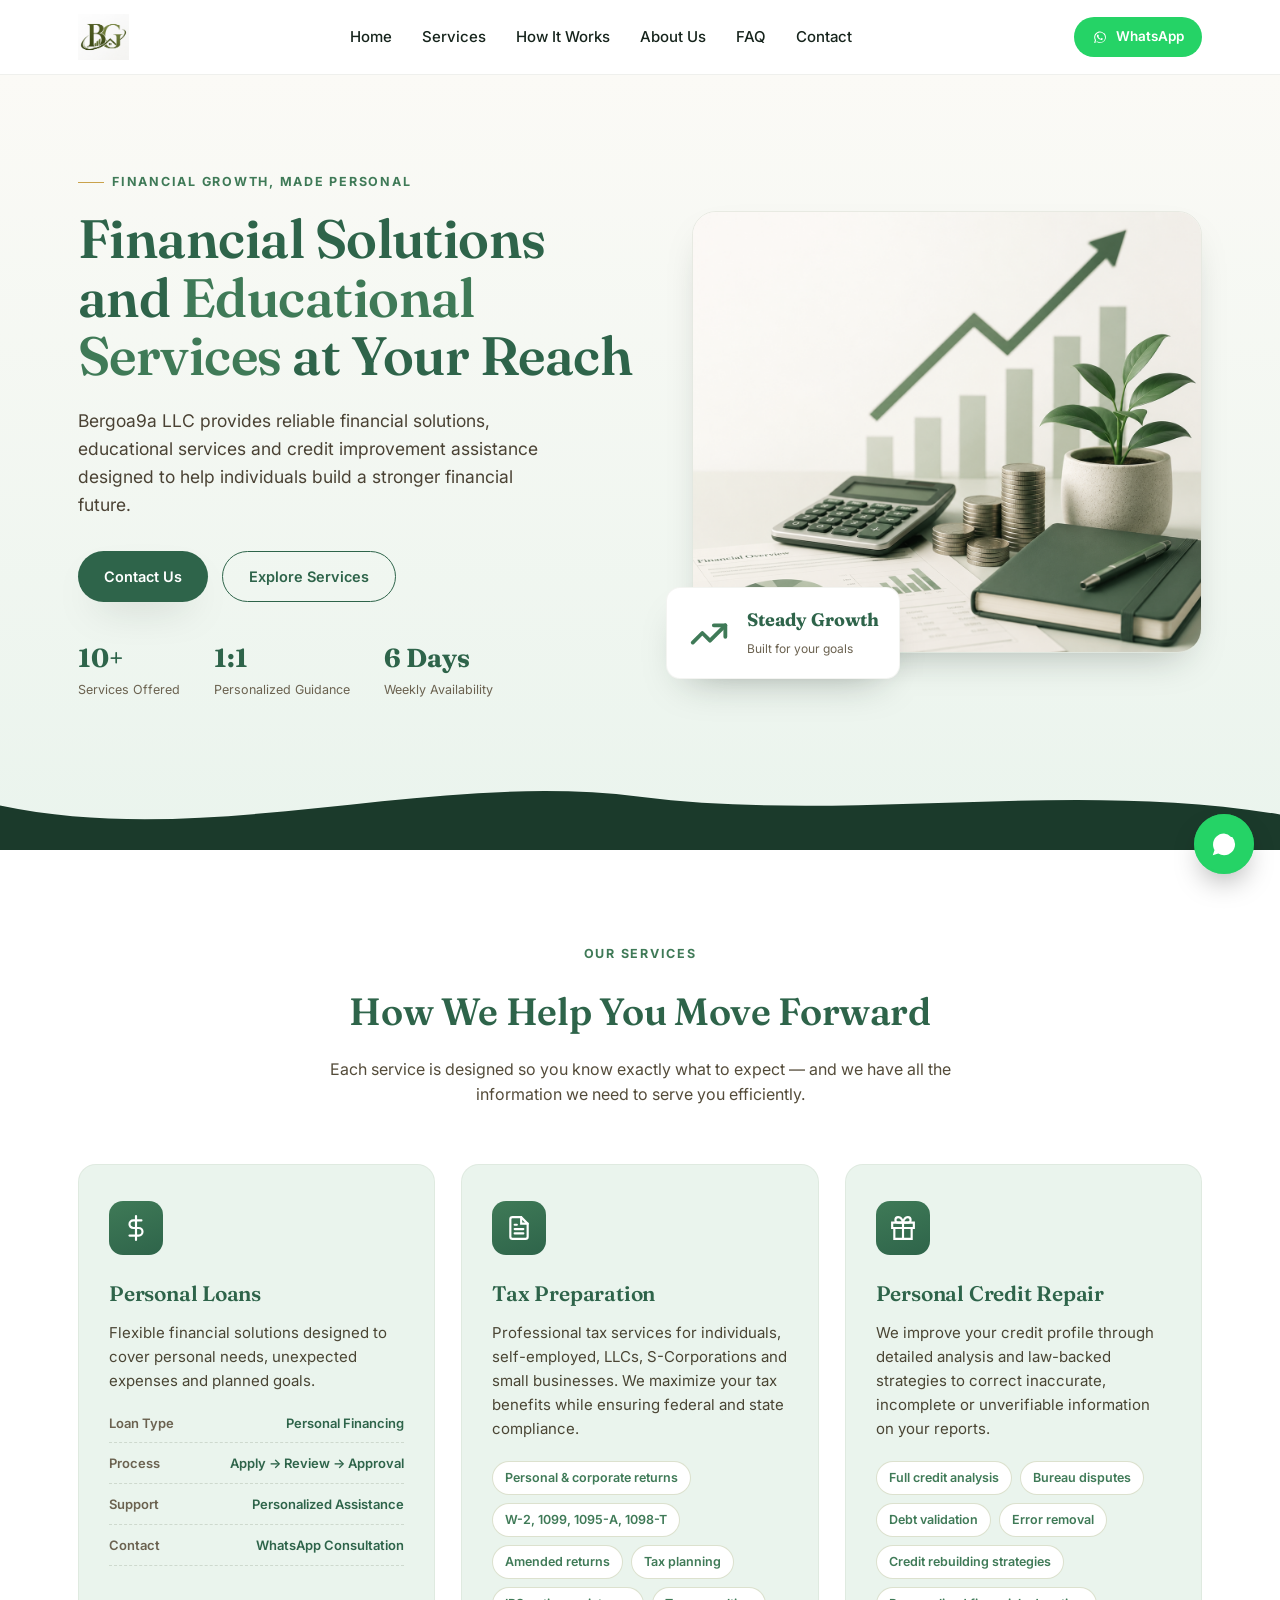
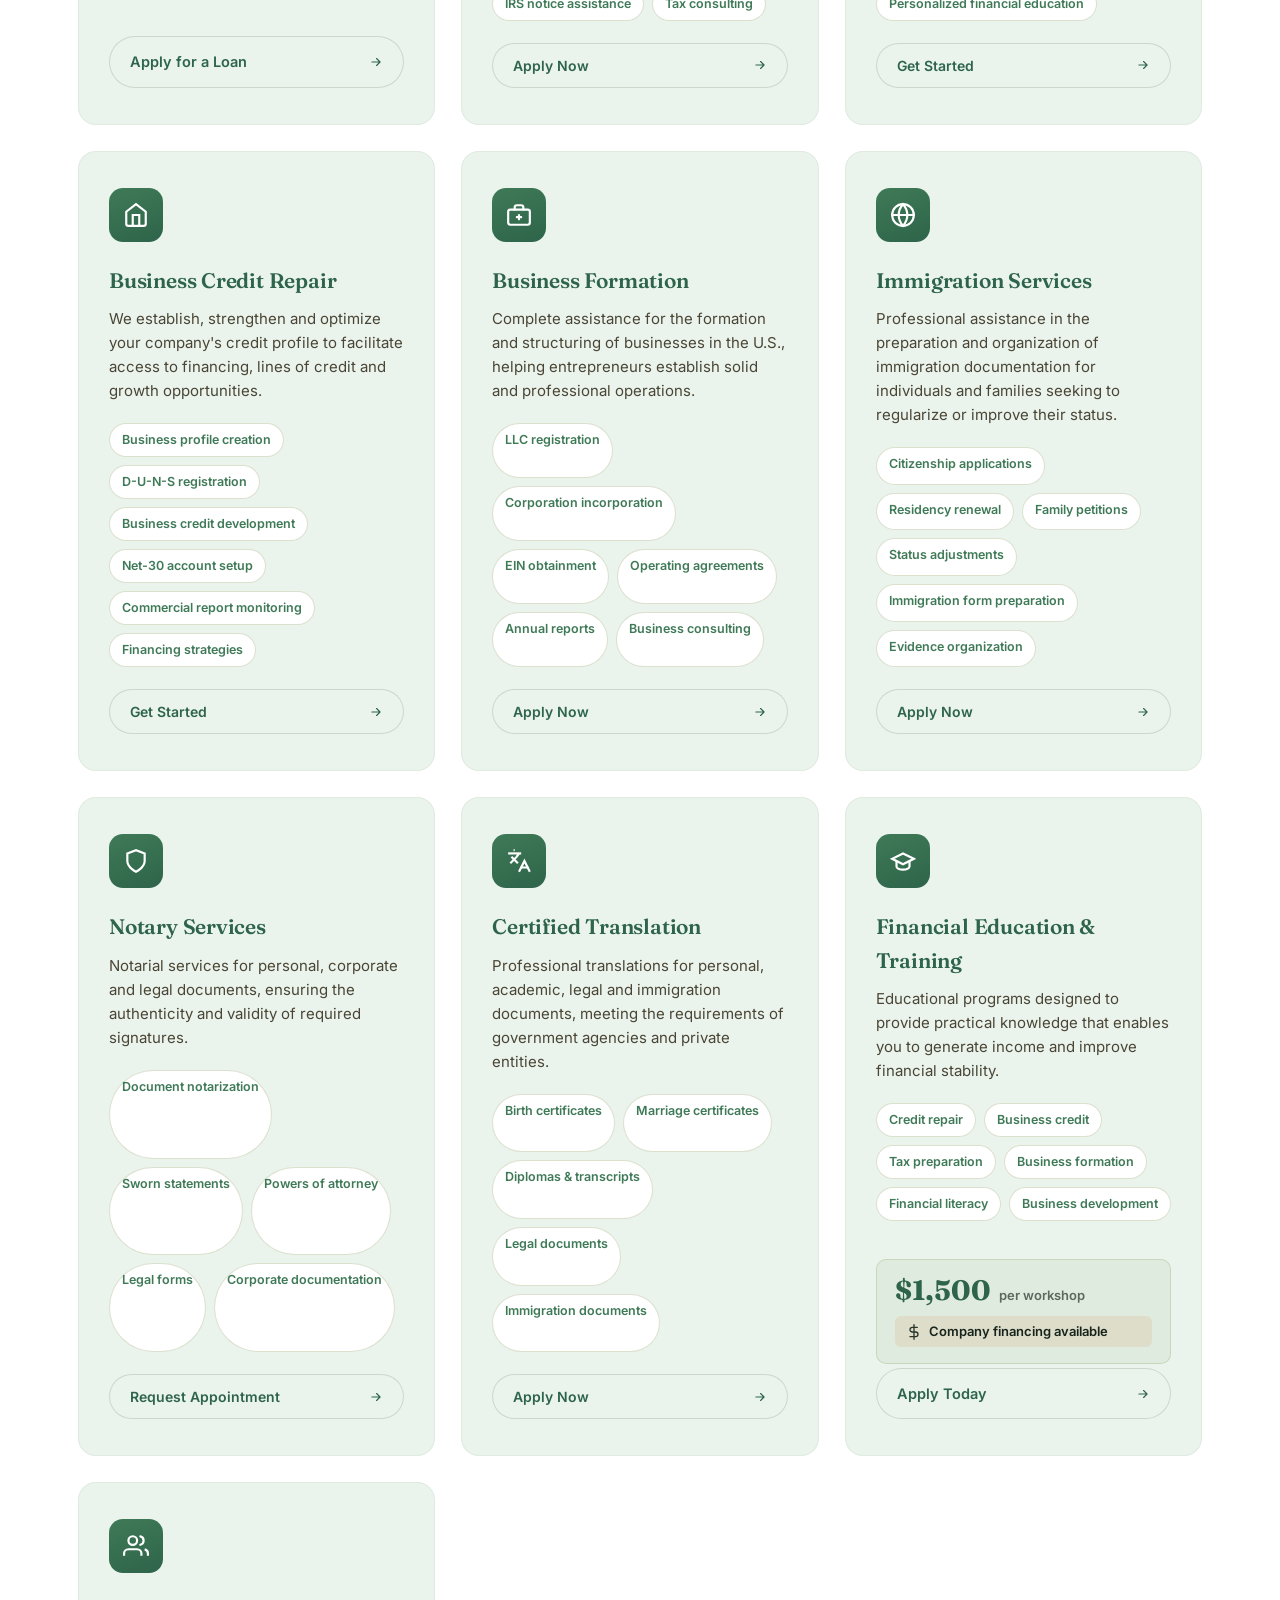
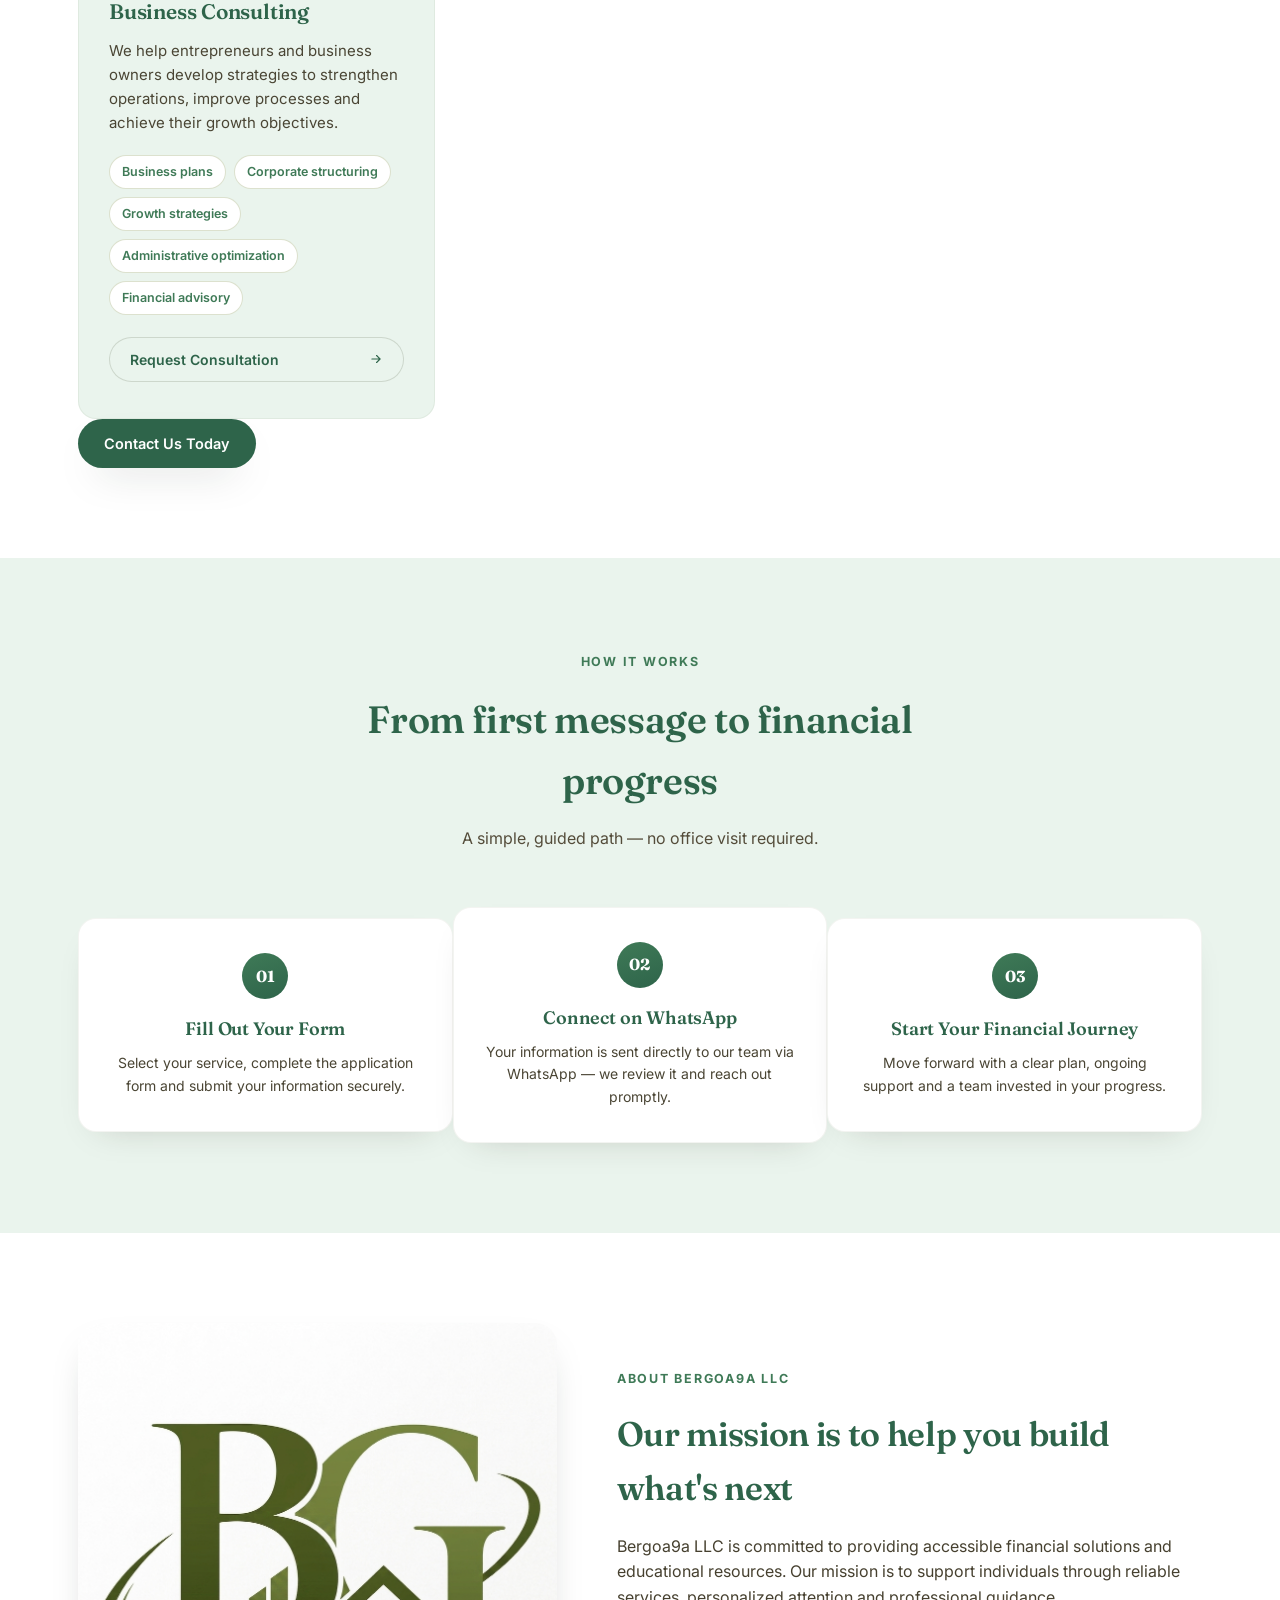
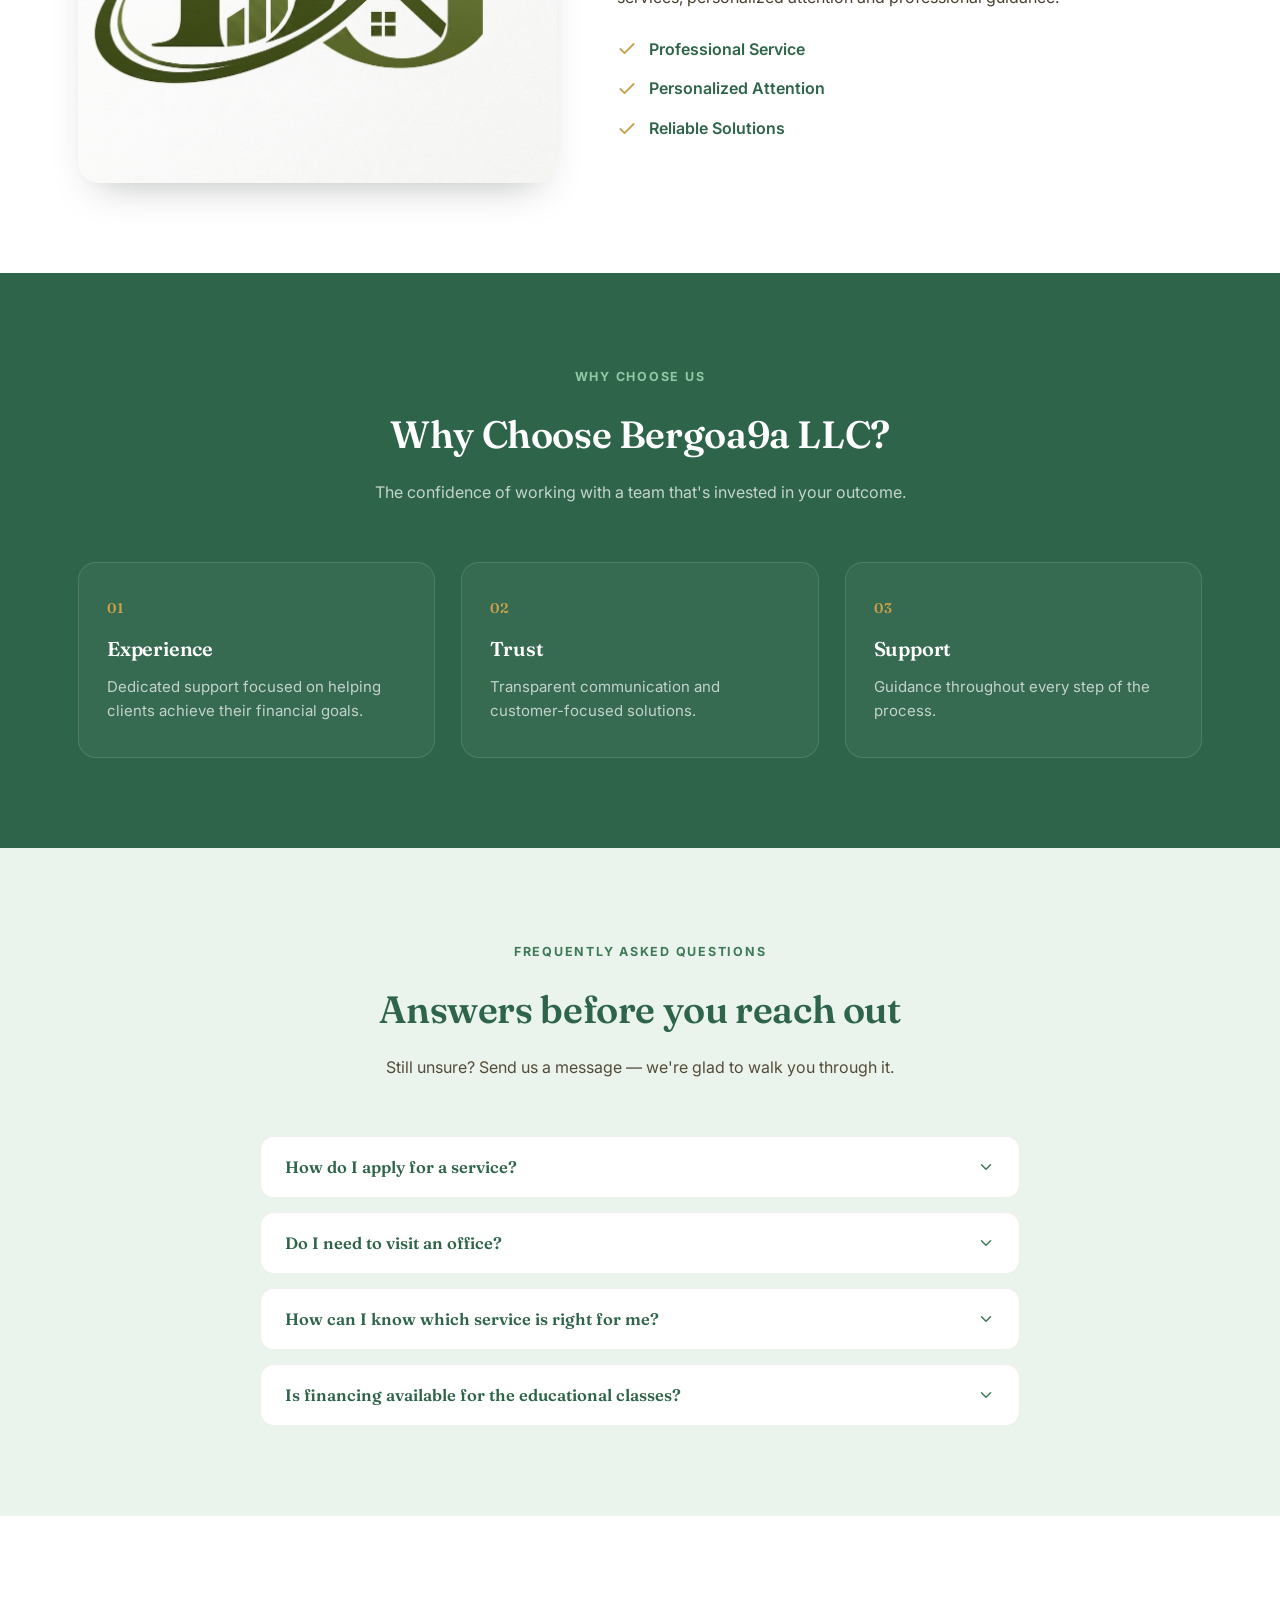
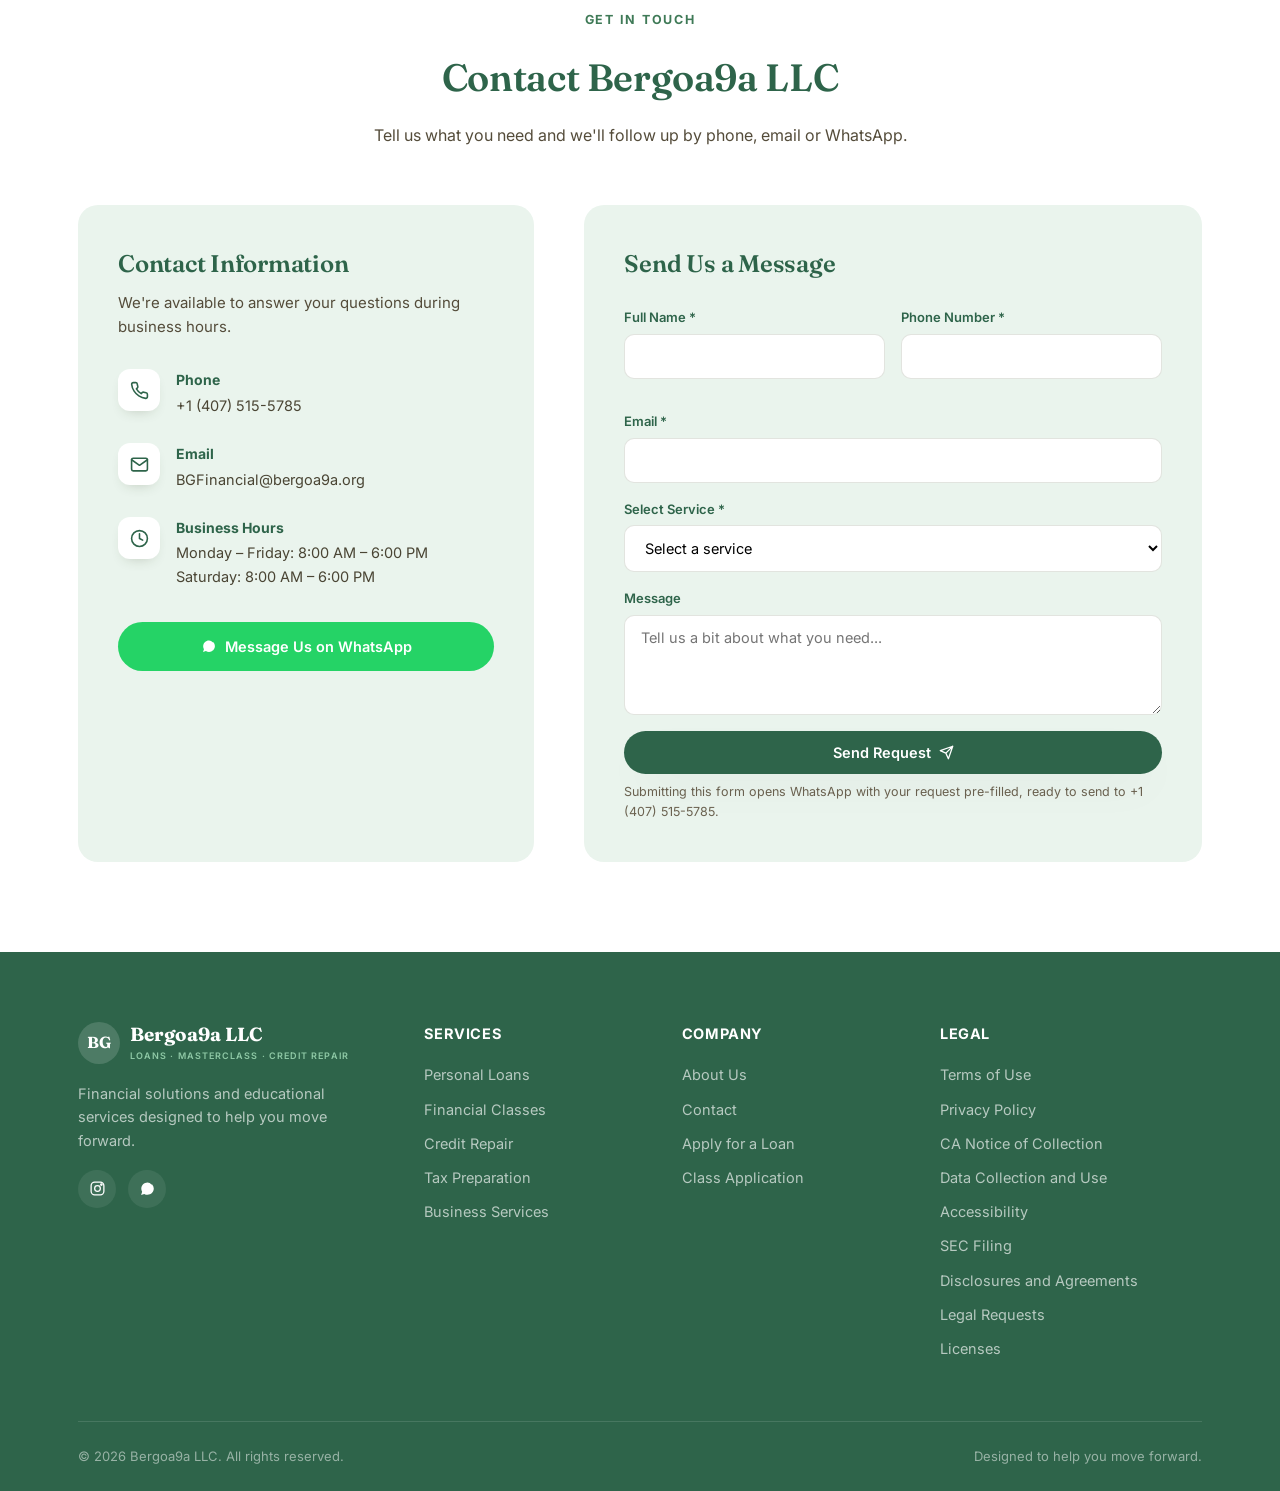
==== commit 17f94ca1: "Descripción de los cambios" ====
--- a/index.html
+++ b/index.html
@@ -85,7 +85,7 @@
   <div class="nav-inner">
     <a href="#home" class="logo-link" aria-label="Bergoa9a LLC home">
       <img src="gbol.png" alt="Bergoa9a LLC logo"
-           onerror="this.replaceWith(Object.assign(document.createElement('div'),{className:'logo-fallback',innerHTML:'<div class=badge>BG</div><div><span class=wordmark>Bergoa9a LLC</span><small>Loans · Classes · Credit Repair</small></div>'}))">
+           onerror="this.replaceWith(Object.assign(document.createElement('div'),{className:'logo-fallback',innerHTML:'<div class=badge>BG</div><div><span class=wordmark>Bergoa9a LLC</span><small>Loans · Master Class · Credit Repair</small></div>'}))">
     </a>
     <nav class="menu" aria-label="Primary">
       <a href="#home">Home</a>
@@ -588,10 +588,9 @@
     <div class="footer-top">
       <div class="footer-brand">
         <img src="bglogobc.png" alt="Bergoa9a LLC logo" style="height:42px;"
-             onerror="this.replaceWith(Object.assign(document.createElement('div'),{className:'logo-fallback',innerHTML:'<div class=badge style=background:rgba(255,255,255,0.15)>BG</div><div><span class=wordmark>Bergoa9a LLC</span><small>Loans · Classes · Credit Repair</small></div>'}))">
+             onerror="this.replaceWith(Object.assign(document.createElement('div'),{className:'logo-fallback',innerHTML:'<div class=badge style=background:rgba(255,255,255,0.15)>BG</div><div><span class=wordmark>Bergoa9a LLC</span><small>Loans · MasterClass · Credit Repair</small></div>'}))">
         <p>Financial solutions and educational services designed to help you move forward.</p>
         <div class="social-row">
-          <a href="#" aria-label="Facebook"><svg viewBox="0 0 24 24" fill="currentColor"><path d="M22 12a10 10 0 1 0-11.6 9.9v-7H7.9V12h2.5V9.8c0-2.5 1.5-3.9 3.8-3.9 1.1 0 2.2.2 2.2.2v2.5h-1.3c-1.2 0-1.6.8-1.6 1.6V12h2.8l-.4 2.9h-2.4v7A10 10 0 0 0 22 12z"/></svg></a>
           <a href="#" aria-label="Instagram"><svg viewBox="0 0 24 24" fill="none" stroke="currentColor" stroke-width="1.8"><rect x="3" y="3" width="18" height="18" rx="5"/><circle cx="12" cy="12" r="4"/><circle cx="17.5" cy="6.5" r="1"/></svg></a>
           <a href="https://wa.me/14075155785" target="_blank" rel="noopener" aria-label="WhatsApp"><svg viewBox="0 0 24 24" fill="currentColor"><path d="M17.6 6.3A8.8 8.8 0 0 0 12.04 3.6c-4.86 0-8.8 3.94-8.8 8.8 0 1.55.4 3.05 1.18 4.36L3 21l4.4-1.4a8.8 8.8 0 0 0 4.65 1.33h.01c4.86 0 8.8-3.94 8.8-8.8a8.8 8.8 0 0 0-2.26-5.83z"/></svg></a>
         </div>
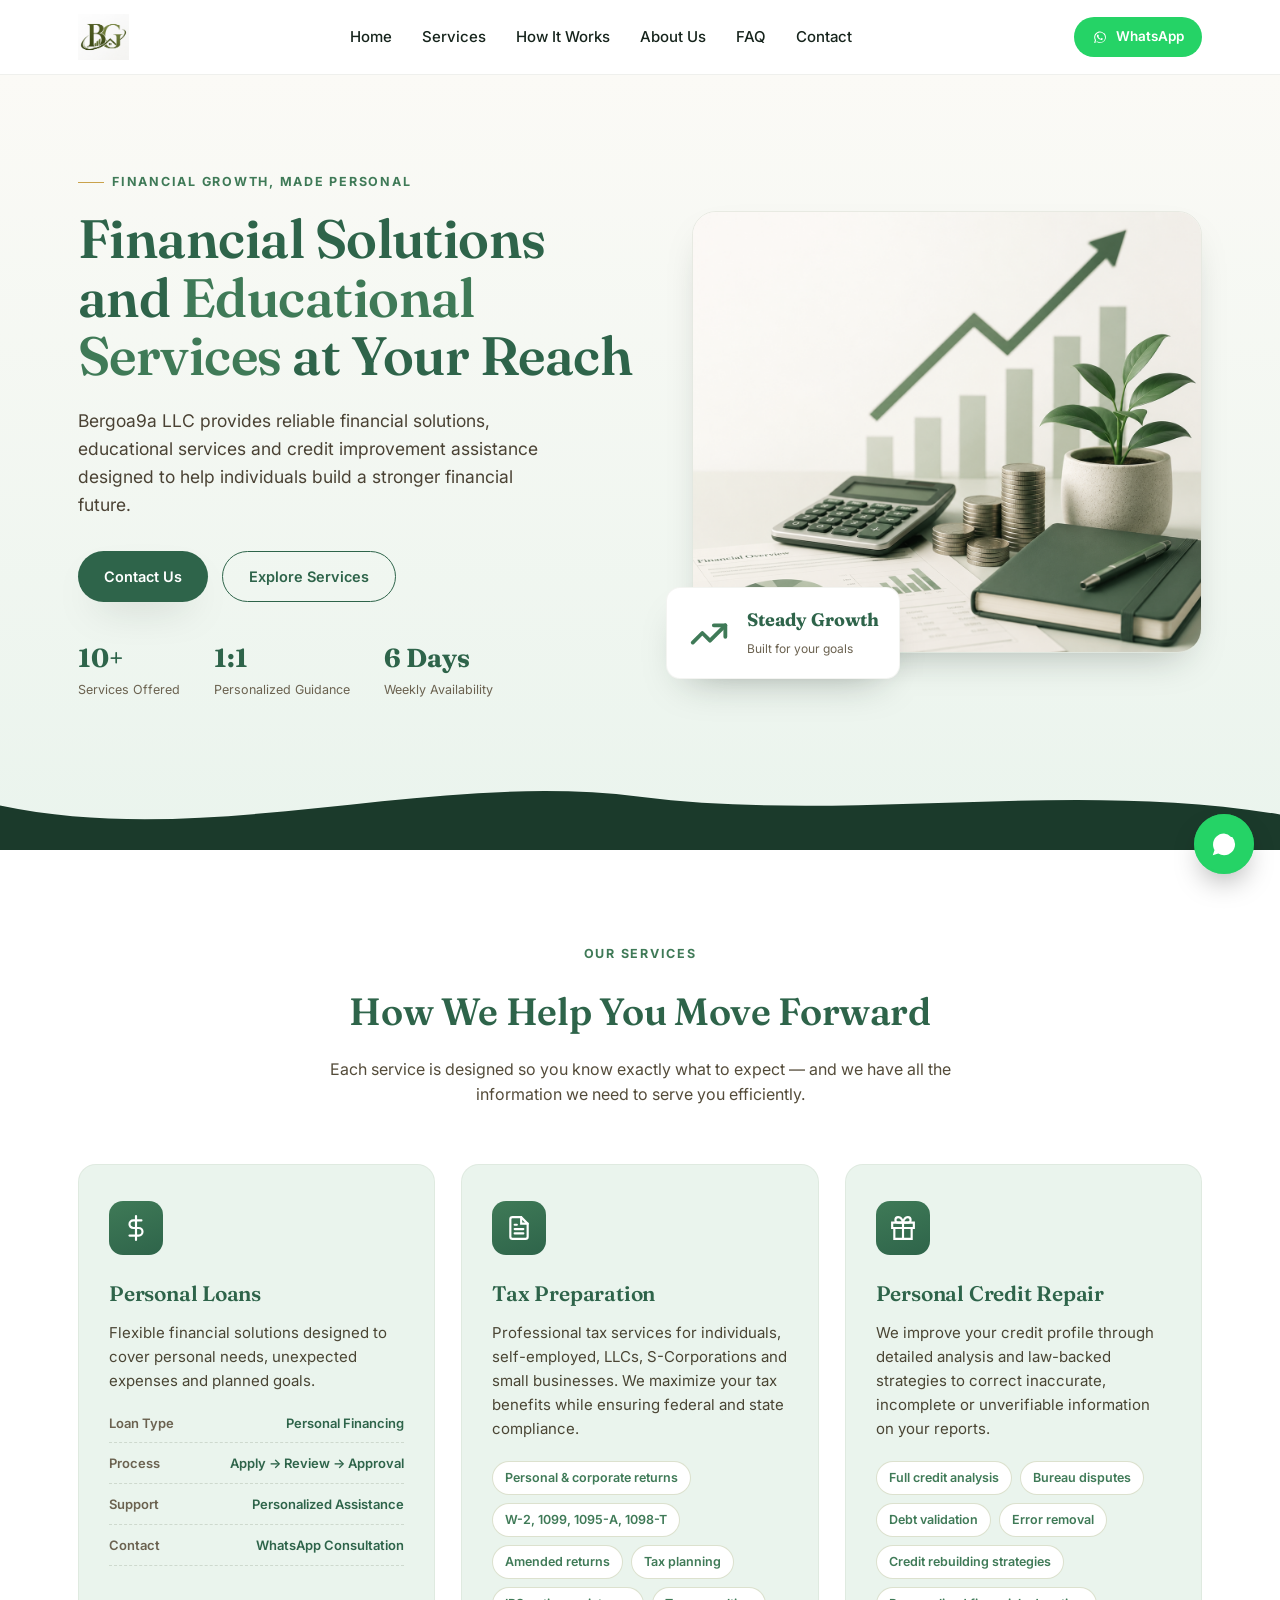
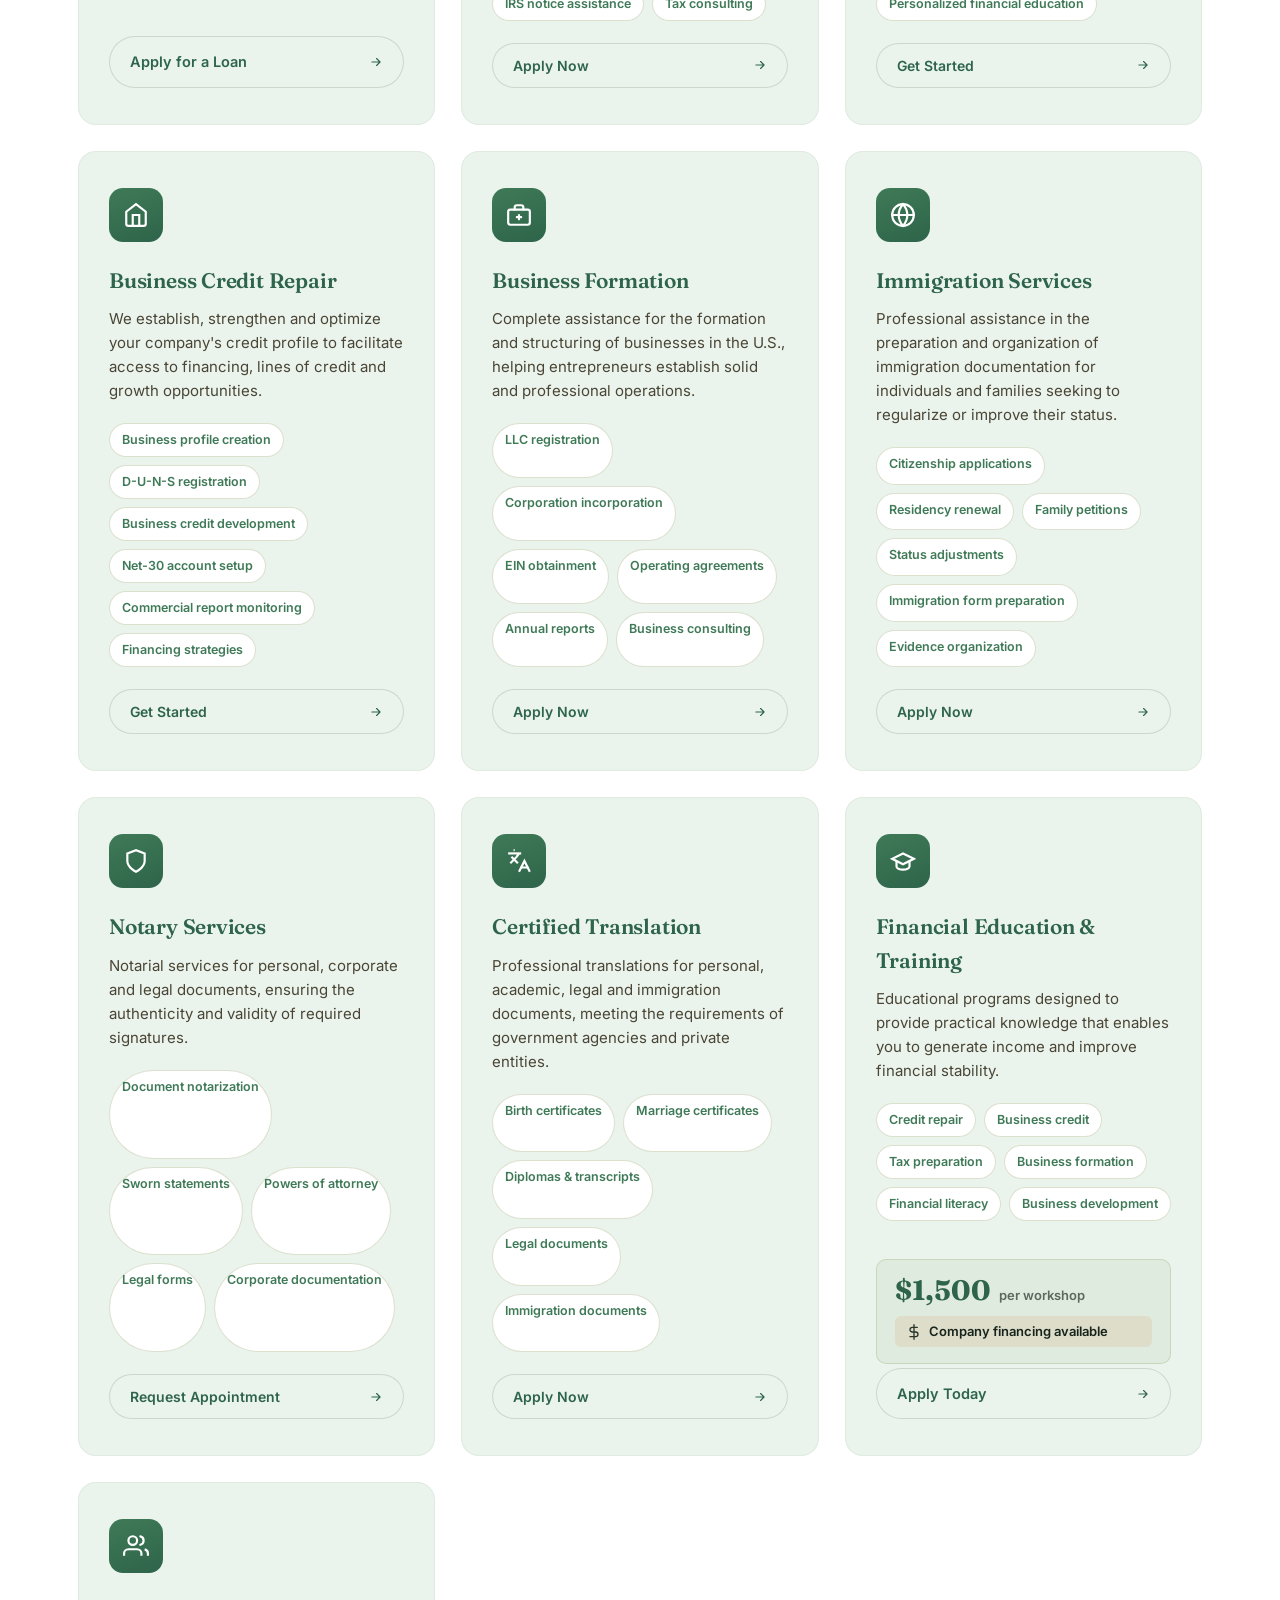
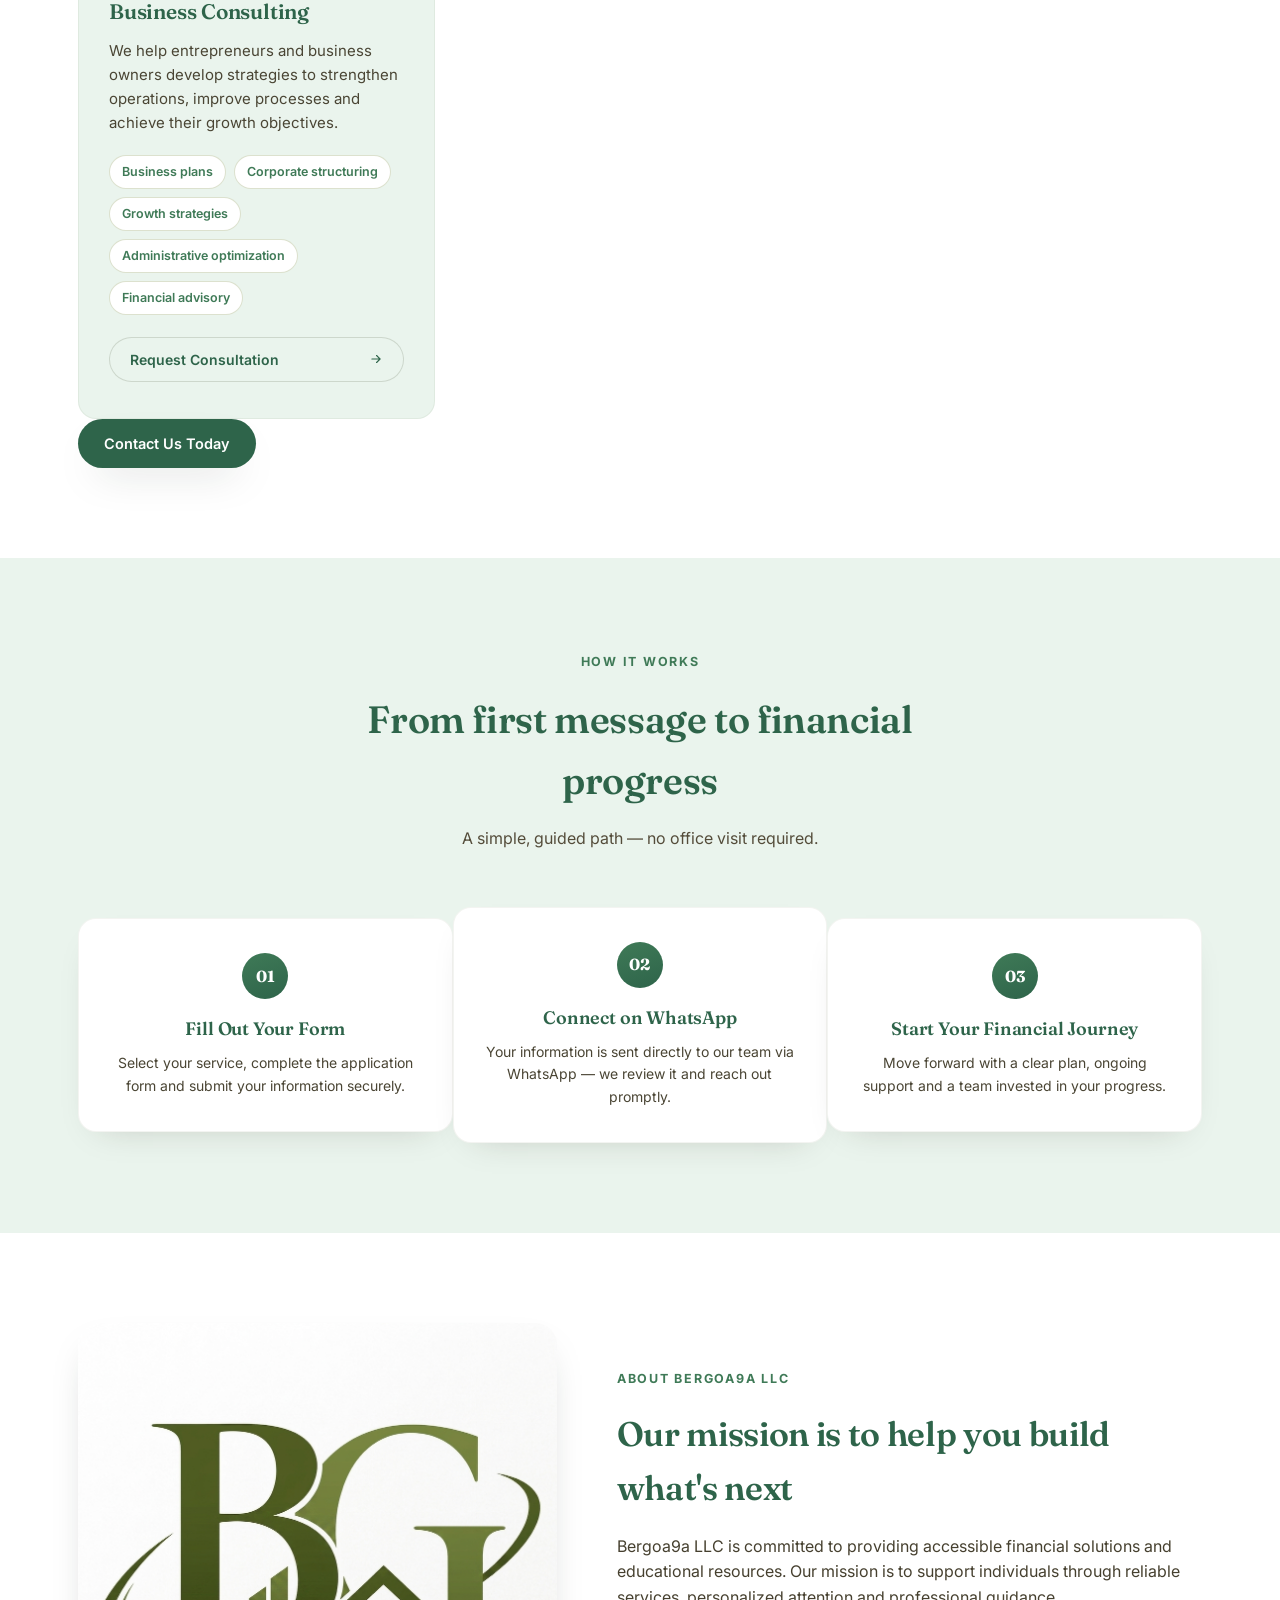
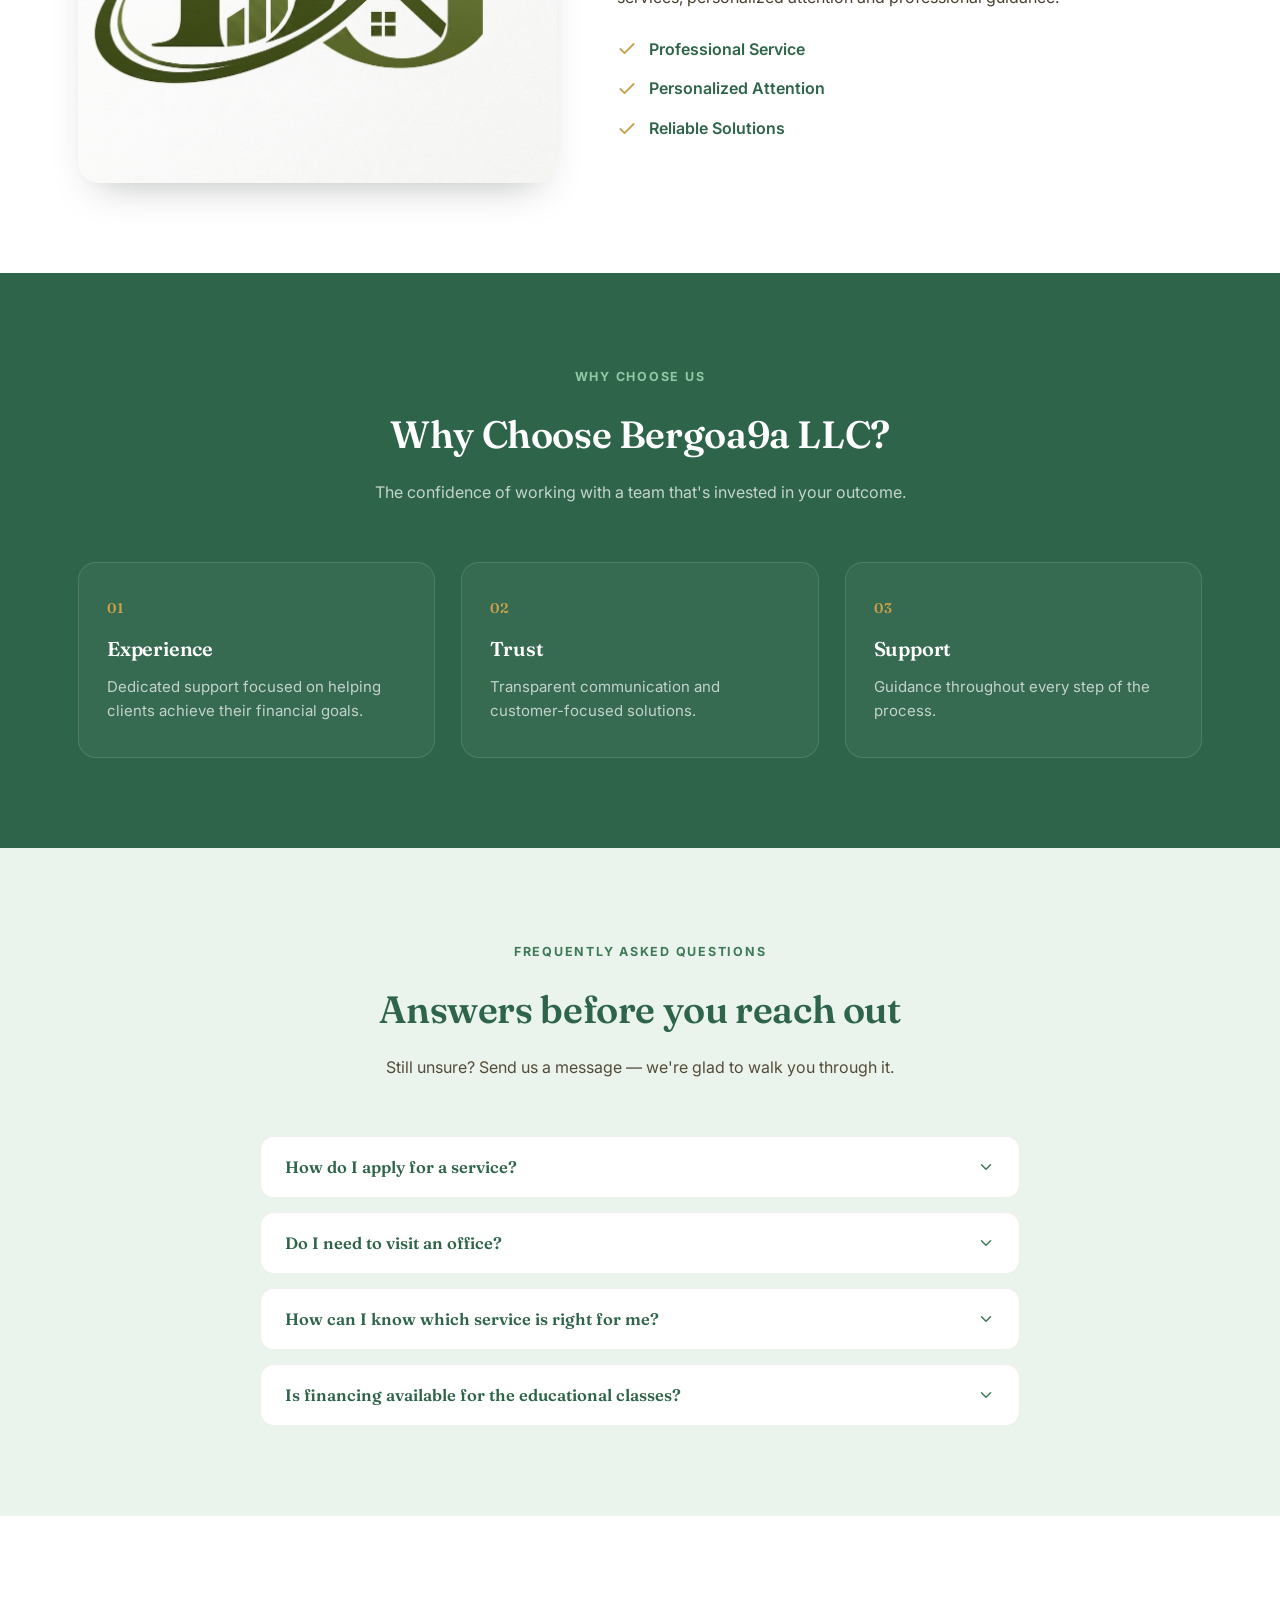
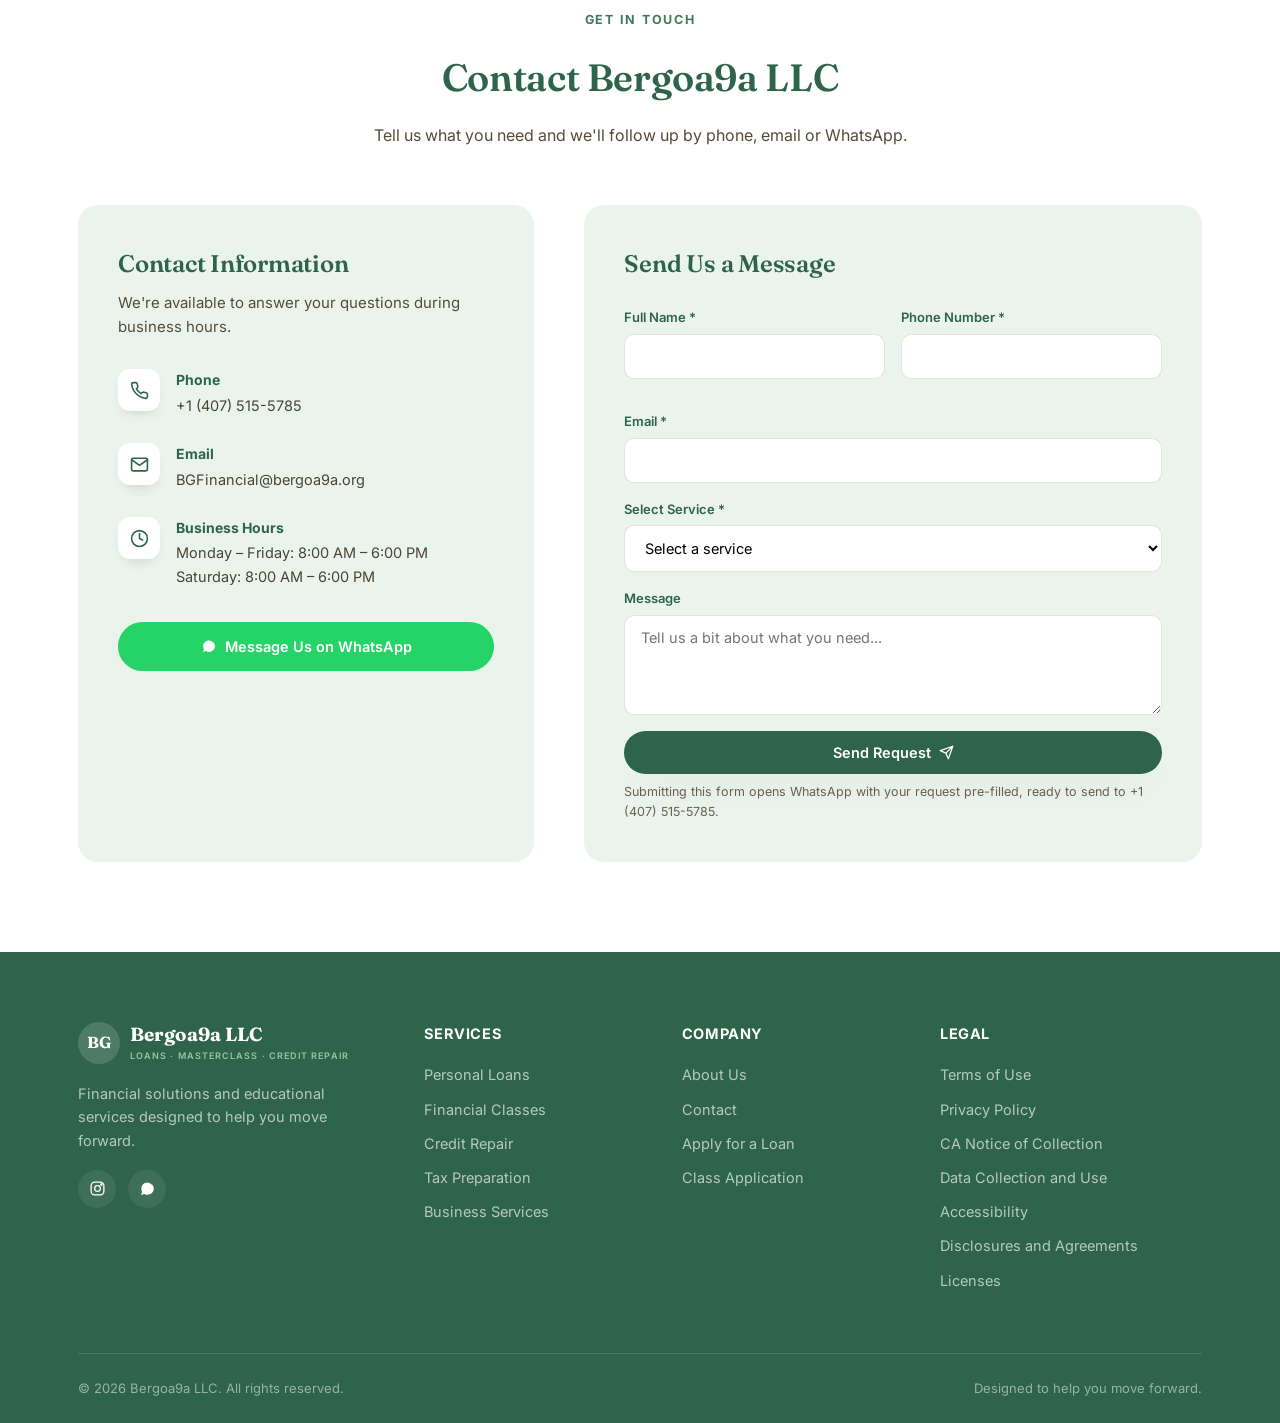
==== commit 9337bb55: "Descripción de los cambios" ====
--- a/index.html
+++ b/index.html
@@ -611,17 +611,15 @@
         <a href="class-application.html">Class Application</a>
       </div>
       <div class="footer-col">
-        <h4>Legal</h4>
-        <a href="#" data-legal="terms">Terms of Use</a>
-        <a href="#" data-legal="privacy">Privacy Policy</a>
-        <a href="#" data-legal="ca-notice">CA Notice of Collection</a>
-        <a href="#" data-legal="data-use">Data Collection and Use</a>
-        <a href="#" data-legal="accessibility">Accessibility</a>
-        <a href="#" data-legal="sec">SEC Filing</a>
-        <a href="#" data-legal="disclosures">Disclosures and Agreements</a>
-        <a href="#" data-legal="legal-requests">Legal Requests</a>
-        <a href="#" data-legal="licenses">Licenses</a>
-      </div>
+    <h4>Legal</h4>
+    <a href="#" data-legal="terms">Terms of Use</a>
+    <a href="#" data-legal="privacy">Privacy Policy</a>
+    <a href="#" data-legal="ca-notice">CA Notice of Collection</a>
+    <a href="#" data-legal="data-use">Data Collection and Use</a>
+    <a href="#" data-legal="accessibility">Accessibility</a>
+    <a href="#" data-legal="disclosures">Disclosures and Agreements</a>
+    <a href="#" data-legal="licenses">Licenses</a>
+    </div>
     </div>
     <div class="footer-bottom">
       <span>© 2026 Bergoa9a LLC. All rights reserved.</span>
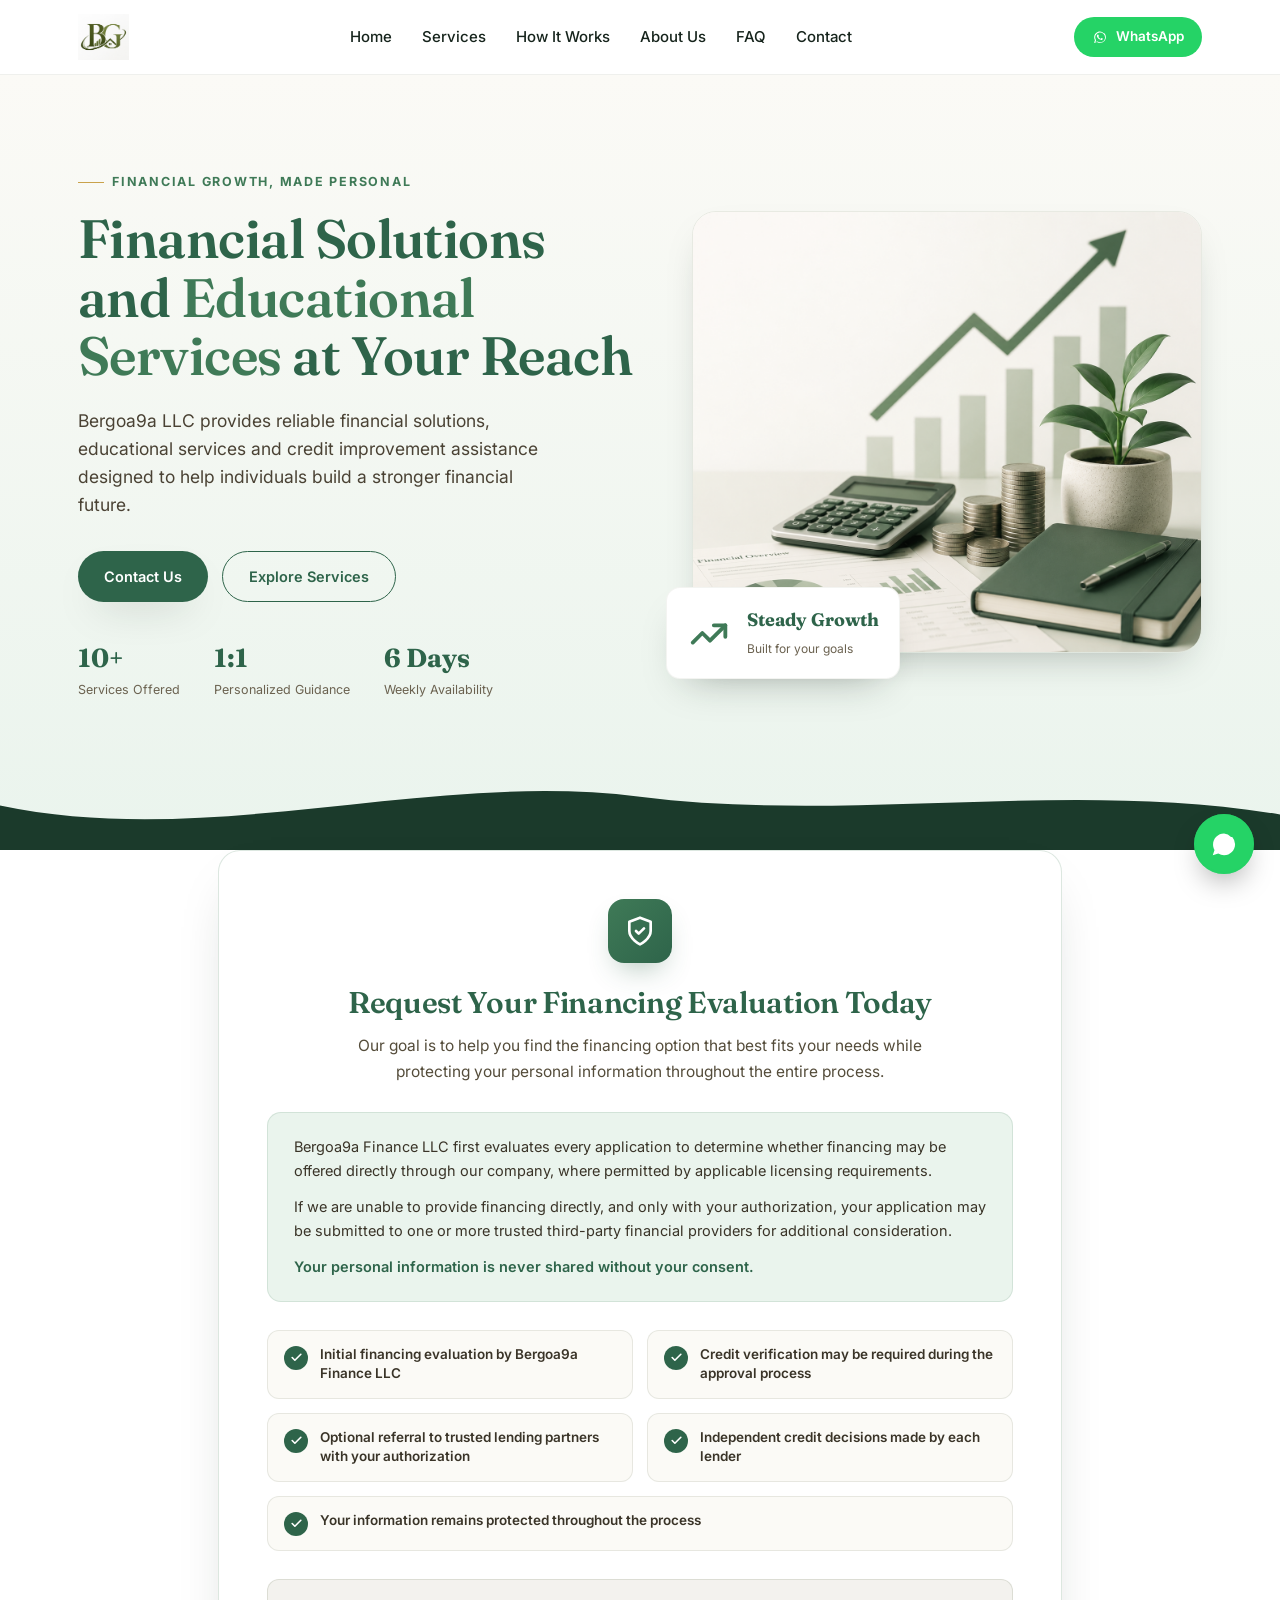
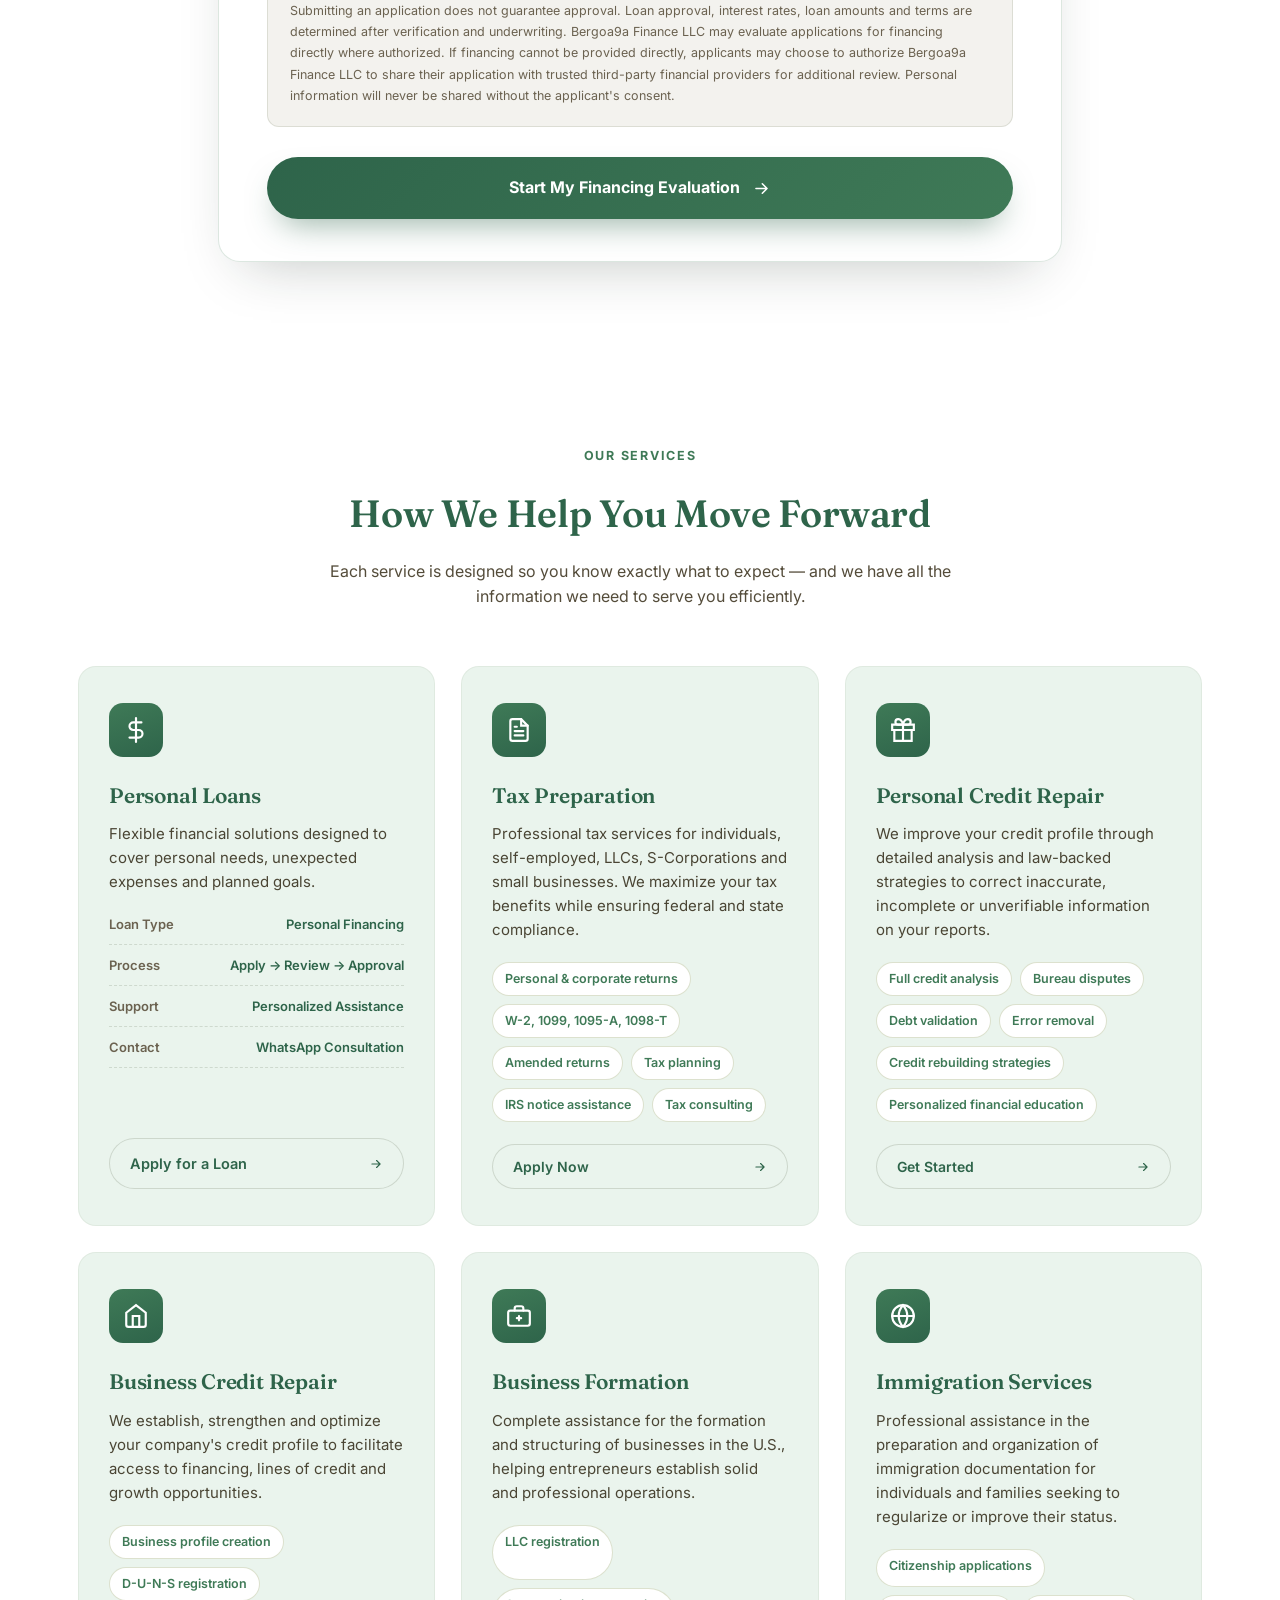
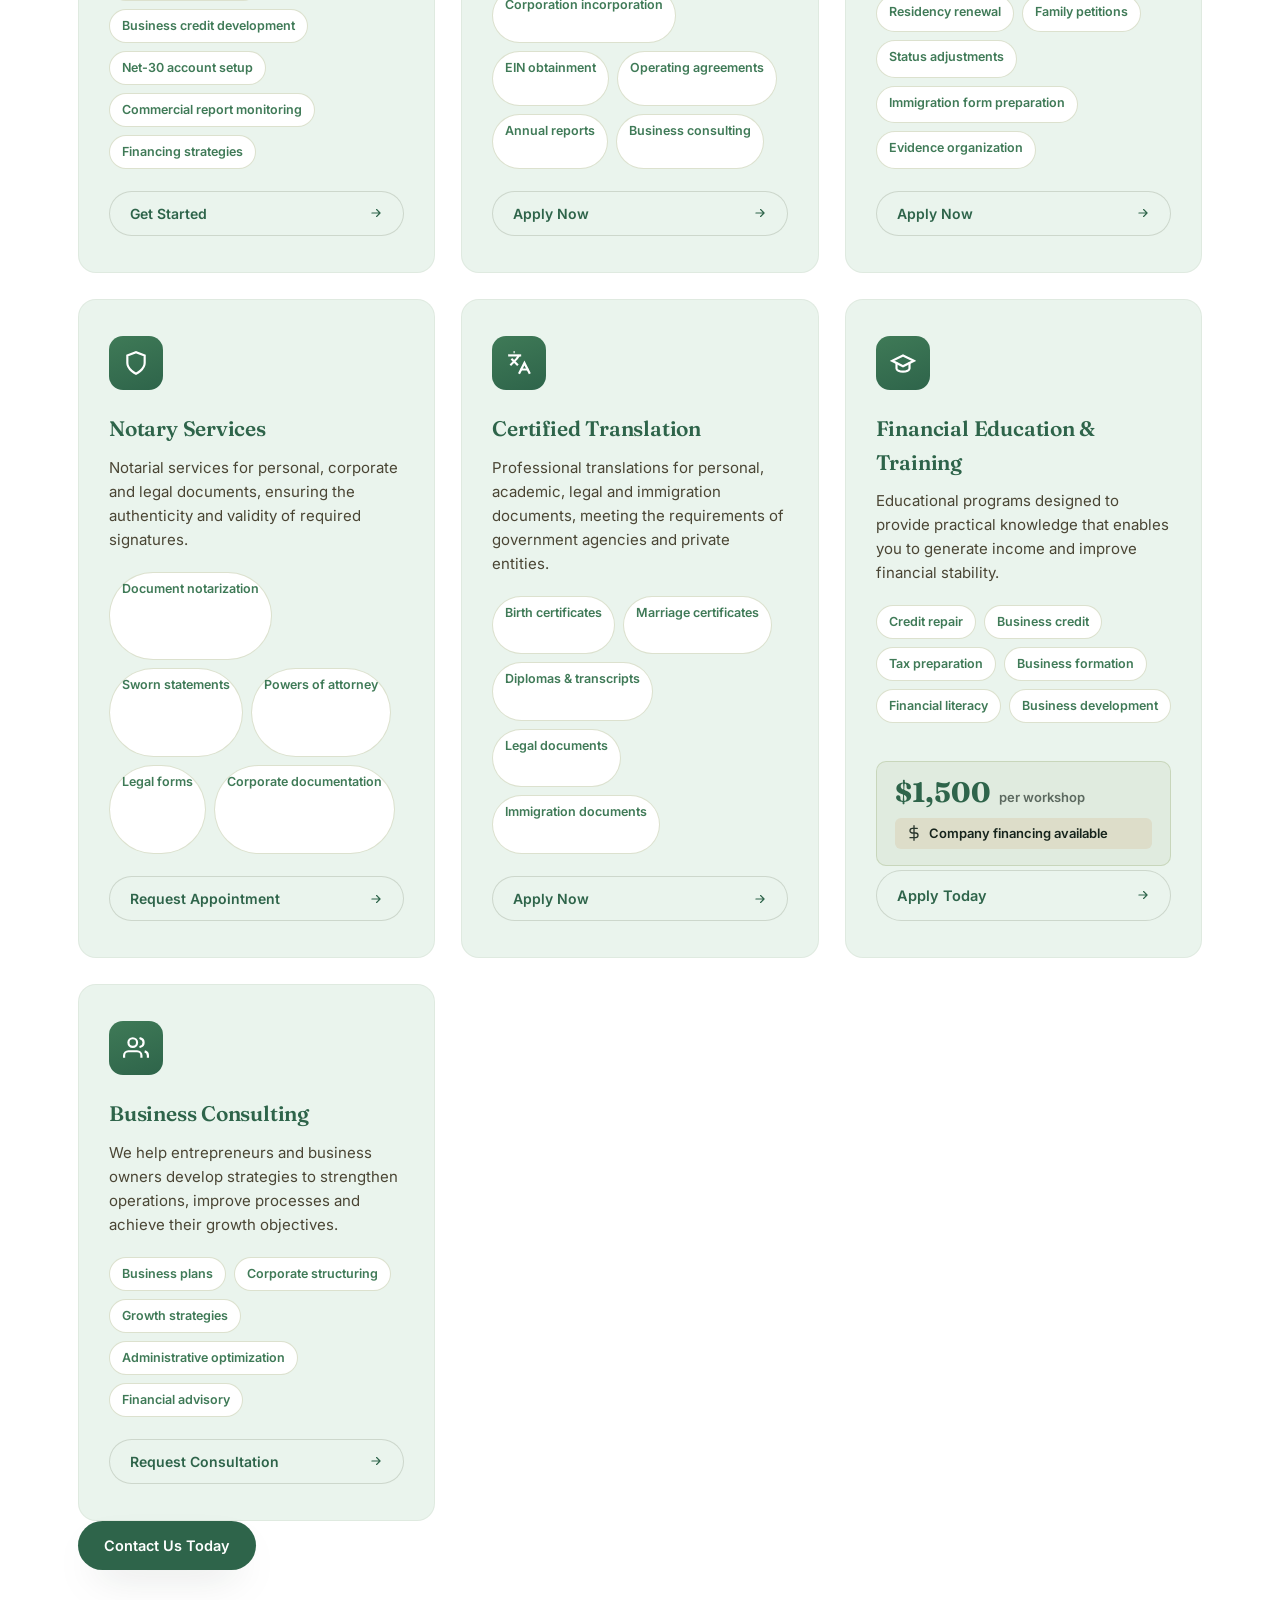
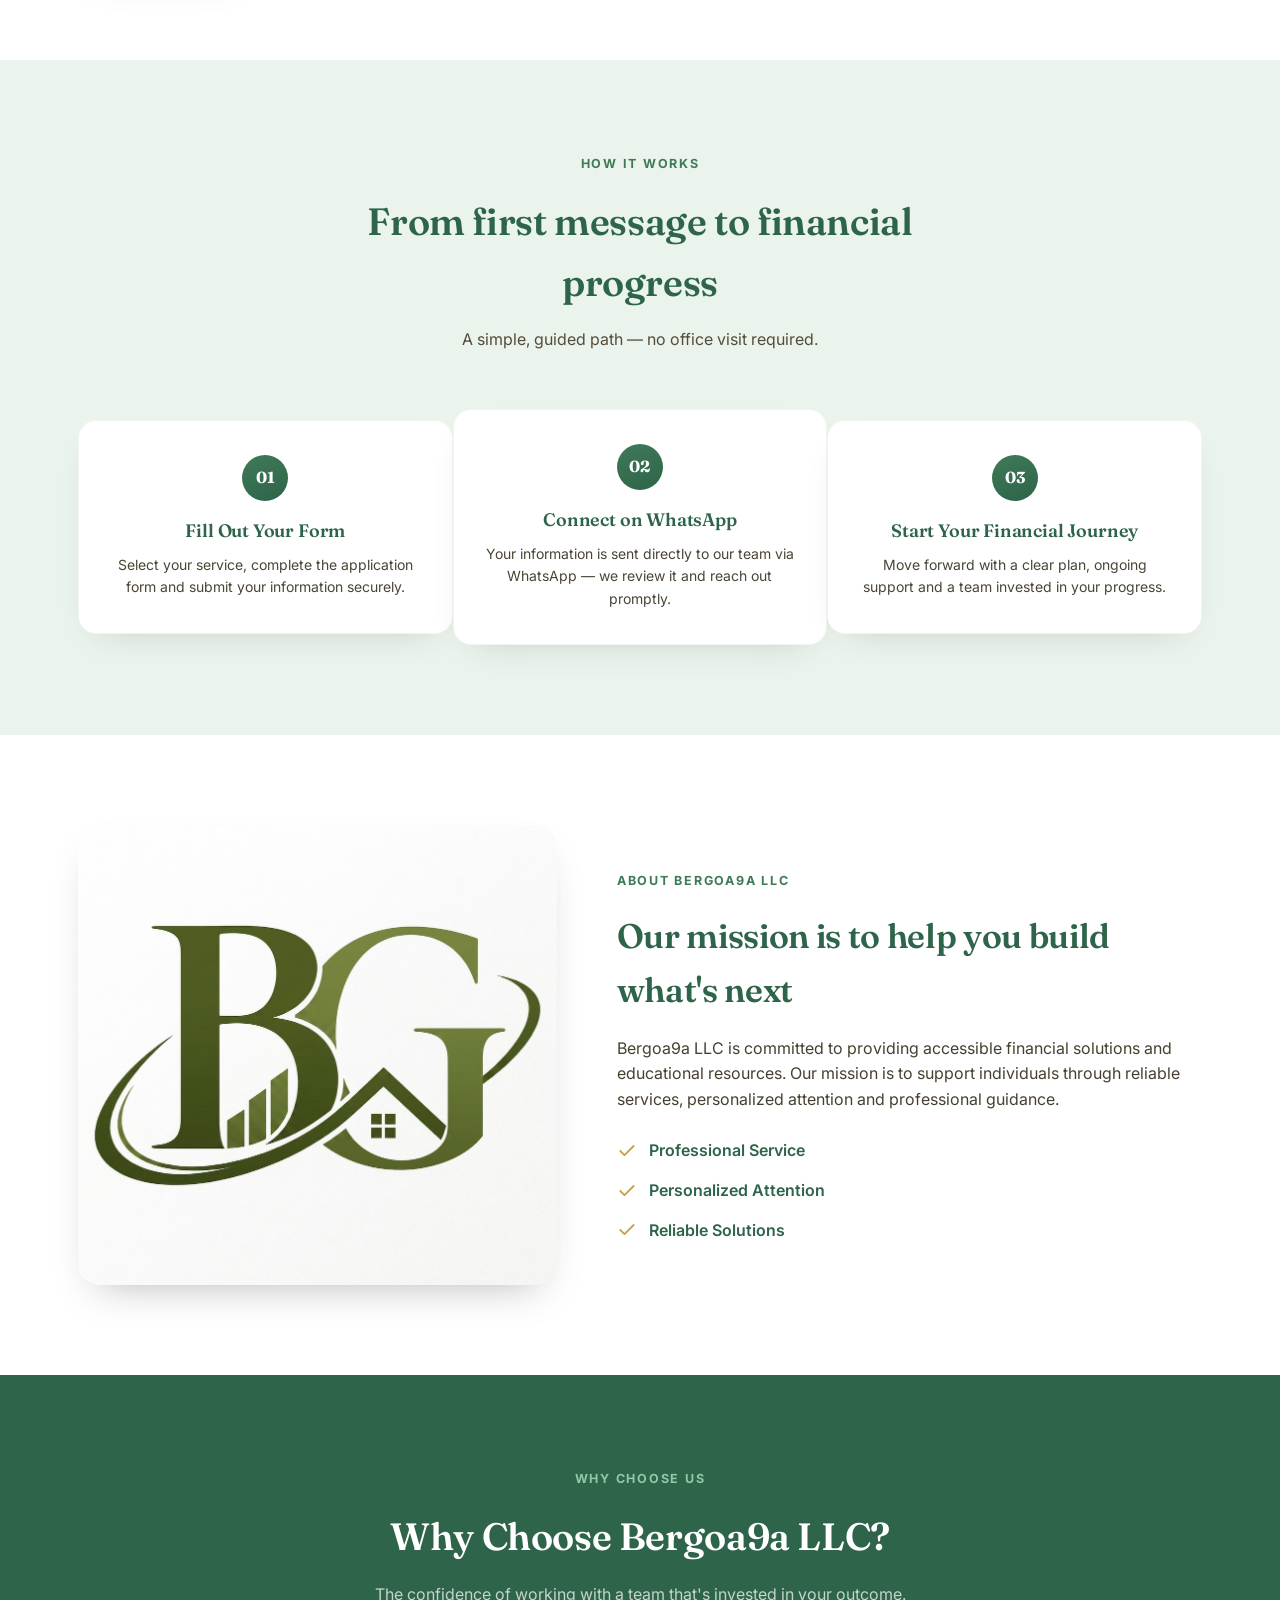
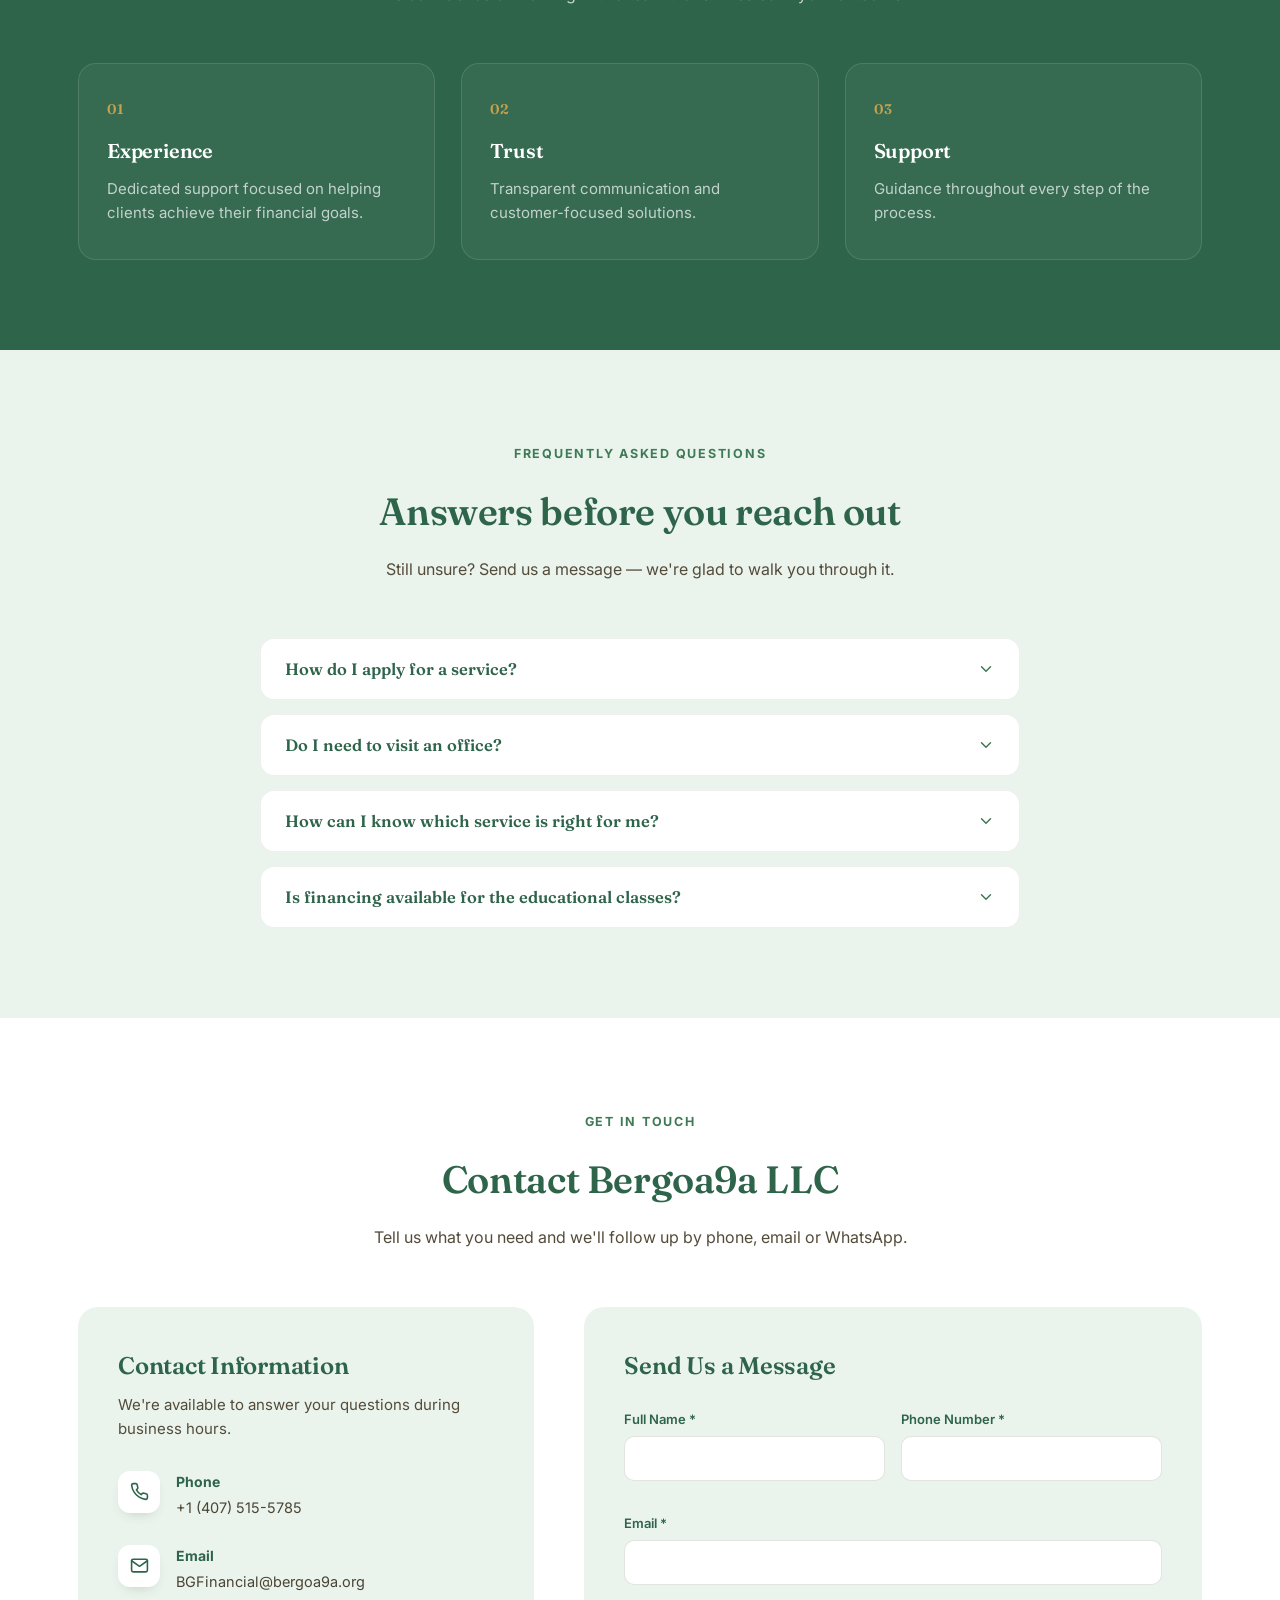
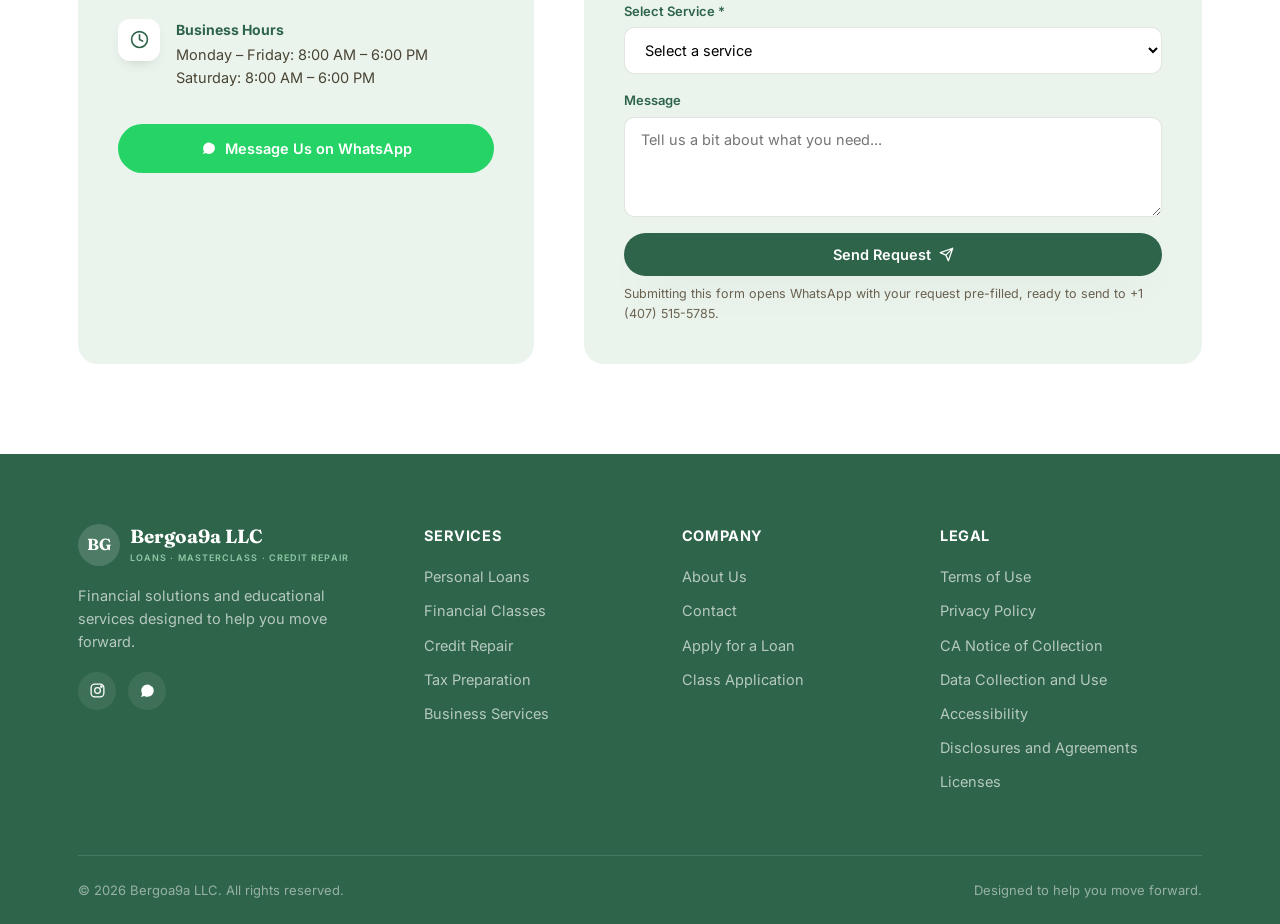
==== commit a9ed639a: "actualizacion" ====
--- a/index.html
+++ b/index.html
@@ -76,6 +76,73 @@
   .svc-modal-body{padding:22px 18px;}
   .svc-modal-header{padding:22px 20px;}
 }
+
+/* ===== FINANCING EVALUATION TRUST SECTION ===== */
+.financing-eval{background:var(--white);padding-top:0;}
+.financing-eval-wrap{max-width:900px;margin:0 auto;padding:0 28px;}
+.financing-eval-card{
+  background:var(--white);
+  border:1.5px solid rgba(63,122,87,0.18);
+  border-radius:22px;
+  box-shadow:0 24px 55px -26px rgba(22,36,28,0.28);
+  padding:48px 48px 42px;
+}
+@media(max-width:640px){.financing-eval-card{padding:32px 24px 28px;}}
+.financing-eval-icon{
+  width:64px;height:64px;border-radius:16px;
+  background:linear-gradient(135deg,var(--mid-green),var(--deep-green));
+  display:flex;align-items:center;justify-content:center;margin:0 auto 22px;
+  box-shadow:0 14px 30px -12px rgba(46,100,74,0.45);
+}
+.financing-eval-icon svg{width:32px;height:32px;stroke:#fff;}
+.financing-eval-card h2{
+  text-align:center;font-size:clamp(22px,3vw,30px);margin-bottom:12px;color:var(--deep-green);
+  line-height:1.2;
+}
+.financing-eval-card .fin-subtitle{
+  text-align:center;color:#544c3a;font-size:15.5px;max-width:600px;margin:0 auto 28px;line-height:1.65;
+}
+.fin-explain{
+  background:var(--pale-green);border-radius:14px;padding:22px 26px;margin-bottom:28px;
+  border:1px solid rgba(63,122,87,0.14);
+}
+.fin-explain p{font-size:14.5px;color:#3a3428;margin-bottom:12px;line-height:1.65;}
+.fin-explain p:last-child{margin-bottom:0;font-weight:600;color:var(--deep-green);}
+
+.fin-check-grid{display:grid;grid-template-columns:1fr 1fr;gap:14px;margin-bottom:28px;}
+@media(max-width:600px){.fin-check-grid{grid-template-columns:1fr;}}
+.fin-check-item{
+  display:flex;align-items:flex-start;gap:12px;
+  background:var(--cream);border:1px solid rgba(51,64,31,0.1);
+  border-radius:12px;padding:14px 16px;
+  transition:transform .25s var(--ease), box-shadow .25s var(--ease), border-color .25s var(--ease);
+}
+.fin-check-item:hover{transform:translateY(-3px);box-shadow:0 12px 26px -16px rgba(42,35,22,0.3);border-color:rgba(63,122,87,0.3);}
+.fin-check-item .check-ic{
+  width:24px;height:24px;border-radius:50%;flex-shrink:0;
+  background:var(--deep-green);display:flex;align-items:center;justify-content:center;margin-top:1px;
+}
+.fin-check-item .check-ic svg{width:13px;height:13px;stroke:#fff;stroke-width:3;}
+.fin-check-item span.txt{font-size:13.5px;font-weight:600;color:#3a3428;line-height:1.45;}
+.fin-check-item.wide{grid-column:1 / -1;}
+
+.fin-legal-box{
+  background:#f3f2ee;border:1px solid rgba(51,64,31,0.12);border-radius:12px;
+  padding:20px 22px;margin-bottom:30px;
+}
+.fin-legal-box p{font-size:12.5px;color:#6b6250;line-height:1.7;}
+
+.fin-cta-btn{
+  width:100%;background:linear-gradient(135deg,var(--deep-green),var(--mid-green));
+  color:#fff;padding:18px 28px;border-radius:999px;font-size:16px;font-weight:700;
+  border:none;cursor:pointer;display:flex;align-items:center;justify-content:center;gap:12px;
+  transition:transform .2s var(--ease), box-shadow .2s var(--ease);
+  box-shadow:0 16px 32px -12px rgba(46,100,74,0.5);
+  text-decoration:none;
+}
+.fin-cta-btn:hover{transform:translateY(-3px);box-shadow:0 22px 40px -14px rgba(46,100,74,0.6);}
+.fin-cta-btn svg{width:19px;height:19px;transition:transform .25s var(--ease);}
+.fin-cta-btn:hover svg{transform:translateX(4px);}
 </style>
 </head>
 <body>
@@ -154,6 +221,57 @@
   </svg>
 </section>
 
+<!-- ===== FINANCING EVALUATION TRUST SECTION ===== -->
+<section class="financing-eval">
+  <div class="financing-eval-wrap">
+    <div class="financing-eval-card reveal">
+      <div class="financing-eval-icon">
+        <svg viewBox="0 0 24 24" fill="none" stroke="currentColor" stroke-width="2"><path d="M12 22s8-4 8-10V5l-8-3-8 3v7c0 6 8 10 8 10z" stroke-linecap="round" stroke-linejoin="round"/><path d="M9 12l2 2 4-4" stroke-linecap="round" stroke-linejoin="round"/></svg>
+      </div>
+      <h2>Request Your Financing Evaluation Today</h2>
+      <p class="fin-subtitle">Our goal is to help you find the financing option that best fits your needs while protecting your personal information throughout the entire process.</p>
+
+      <div class="fin-explain">
+        <p>Bergoa9a Finance LLC first evaluates every application to determine whether financing may be offered directly through our company, where permitted by applicable licensing requirements.</p>
+        <p>If we are unable to provide financing directly, and only with your authorization, your application may be submitted to one or more trusted third-party financial providers for additional consideration.</p>
+        <p>Your personal information is never shared without your consent.</p>
+      </div>
+
+      <div class="fin-check-grid">
+        <div class="fin-check-item">
+          <span class="check-ic"><svg viewBox="0 0 24 24" fill="none" stroke="currentColor"><path d="M20 6L9 17l-5-5" stroke-linecap="round" stroke-linejoin="round"/></svg></span>
+          <span class="txt">Initial financing evaluation by Bergoa9a Finance LLC</span>
+        </div>
+        <div class="fin-check-item">
+          <span class="check-ic"><svg viewBox="0 0 24 24" fill="none" stroke="currentColor"><path d="M20 6L9 17l-5-5" stroke-linecap="round" stroke-linejoin="round"/></svg></span>
+          <span class="txt">Credit verification may be required during the approval process</span>
+        </div>
+        <div class="fin-check-item">
+          <span class="check-ic"><svg viewBox="0 0 24 24" fill="none" stroke="currentColor"><path d="M20 6L9 17l-5-5" stroke-linecap="round" stroke-linejoin="round"/></svg></span>
+          <span class="txt">Optional referral to trusted lending partners with your authorization</span>
+        </div>
+        <div class="fin-check-item">
+          <span class="check-ic"><svg viewBox="0 0 24 24" fill="none" stroke="currentColor"><path d="M20 6L9 17l-5-5" stroke-linecap="round" stroke-linejoin="round"/></svg></span>
+          <span class="txt">Independent credit decisions made by each lender</span>
+        </div>
+        <div class="fin-check-item wide">
+          <span class="check-ic"><svg viewBox="0 0 24 24" fill="none" stroke="currentColor"><path d="M20 6L9 17l-5-5" stroke-linecap="round" stroke-linejoin="round"/></svg></span>
+          <span class="txt">Your information remains protected throughout the process</span>
+        </div>
+      </div>
+
+      <div class="fin-legal-box">
+        <p>Submitting an application does not guarantee approval. Loan approval, interest rates, loan amounts and terms are determined after verification and underwriting. Bergoa9a Finance LLC may evaluate applications for financing directly where authorized. If financing cannot be provided directly, applicants may choose to authorize Bergoa9a Finance LLC to share their application with trusted third-party financial providers for additional review. Personal information will never be shared without the applicant's consent.</p>
+      </div>
+
+      <a href="personal-loan-application.html" class="fin-cta-btn">
+        Start My Financing Evaluation
+        <svg viewBox="0 0 24 24" fill="none" stroke="currentColor" stroke-width="2"><path d="M5 12h14M13 6l6 6-6 6" stroke-linecap="round" stroke-linejoin="round"/></svg>
+      </a>
+    </div>
+  </div>
+</section>
+
 <!-- ===== SERVICES ===== -->
 <section class="services" id="services">
   <div class="container">
--- a/style.css
+++ b/style.css
@@ -504,6 +504,9 @@
 .legal-modal-body p, .legal-modal-body li {
   margin-bottom: 14px;
 }
+
+
+
 /* ===== SERVICE PRICING BLOCK ===== */
 .service-pricing {
   margin: 16px 0 4px;
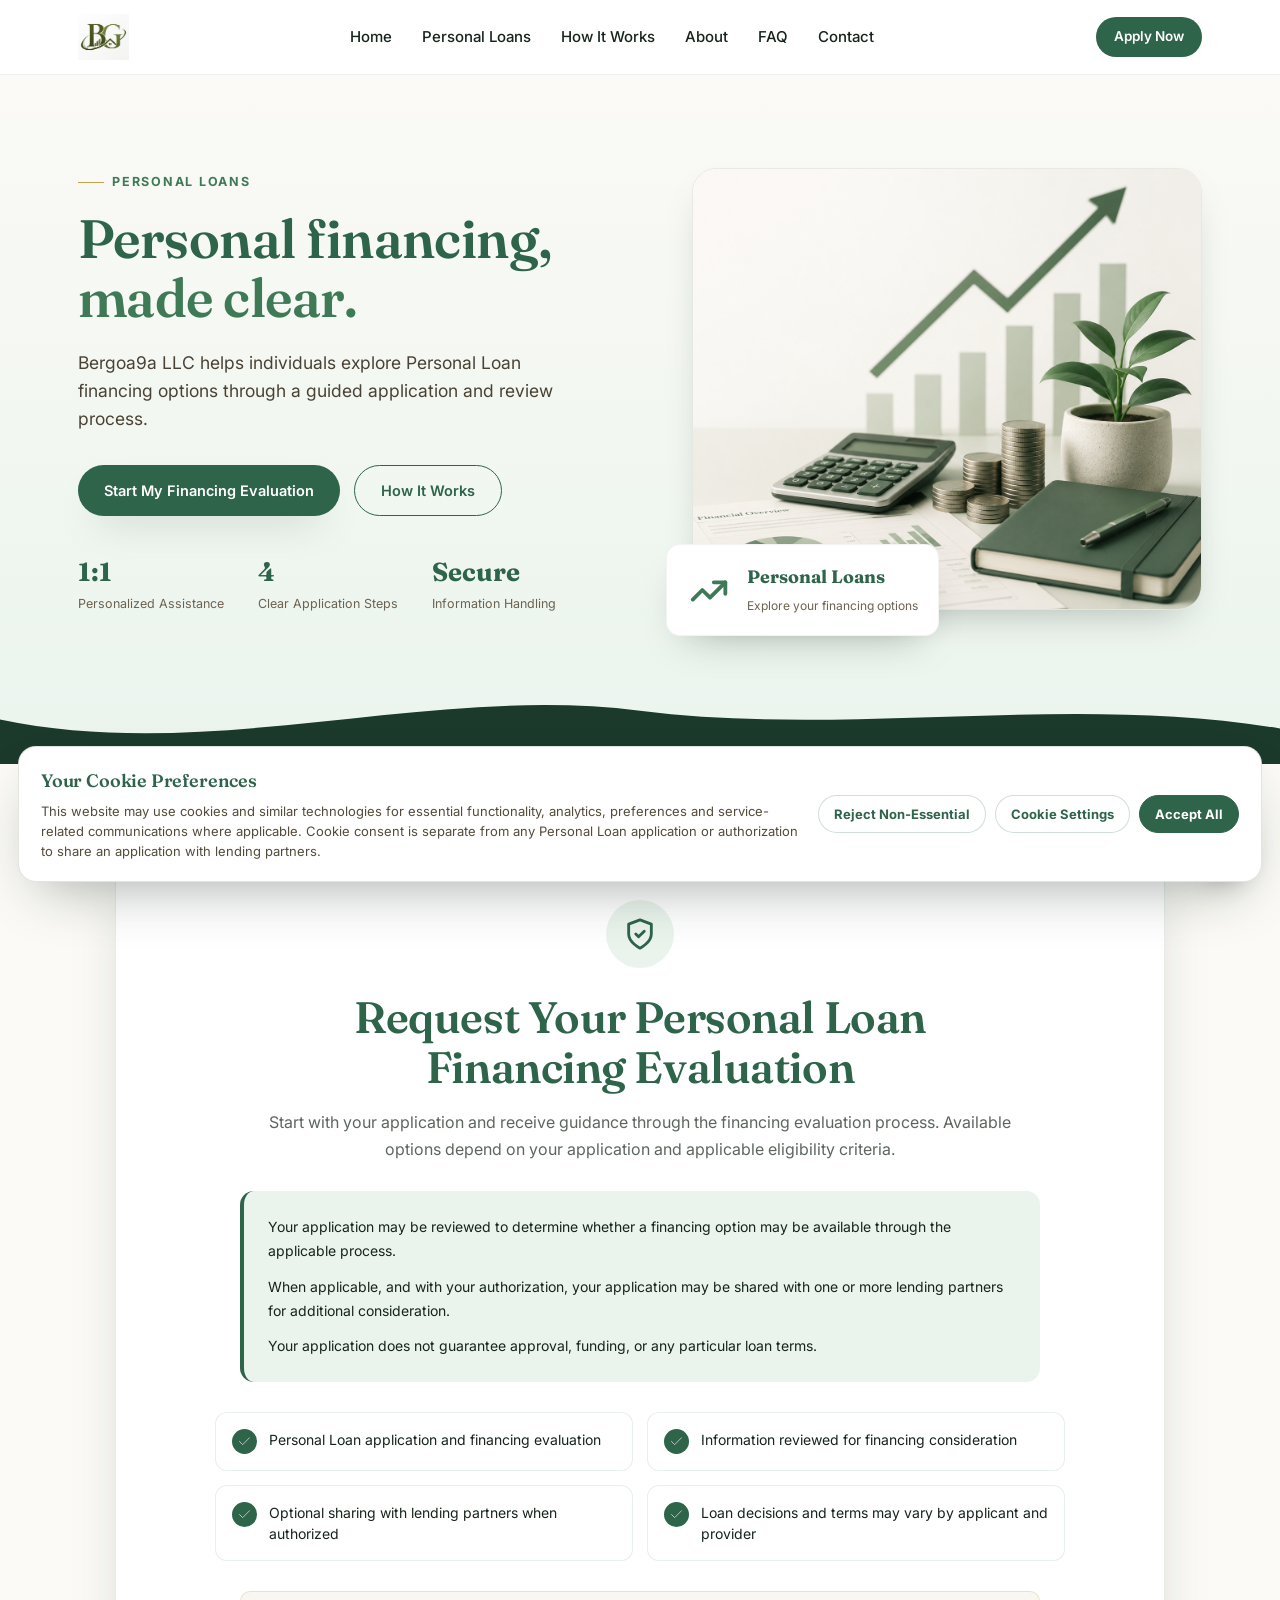
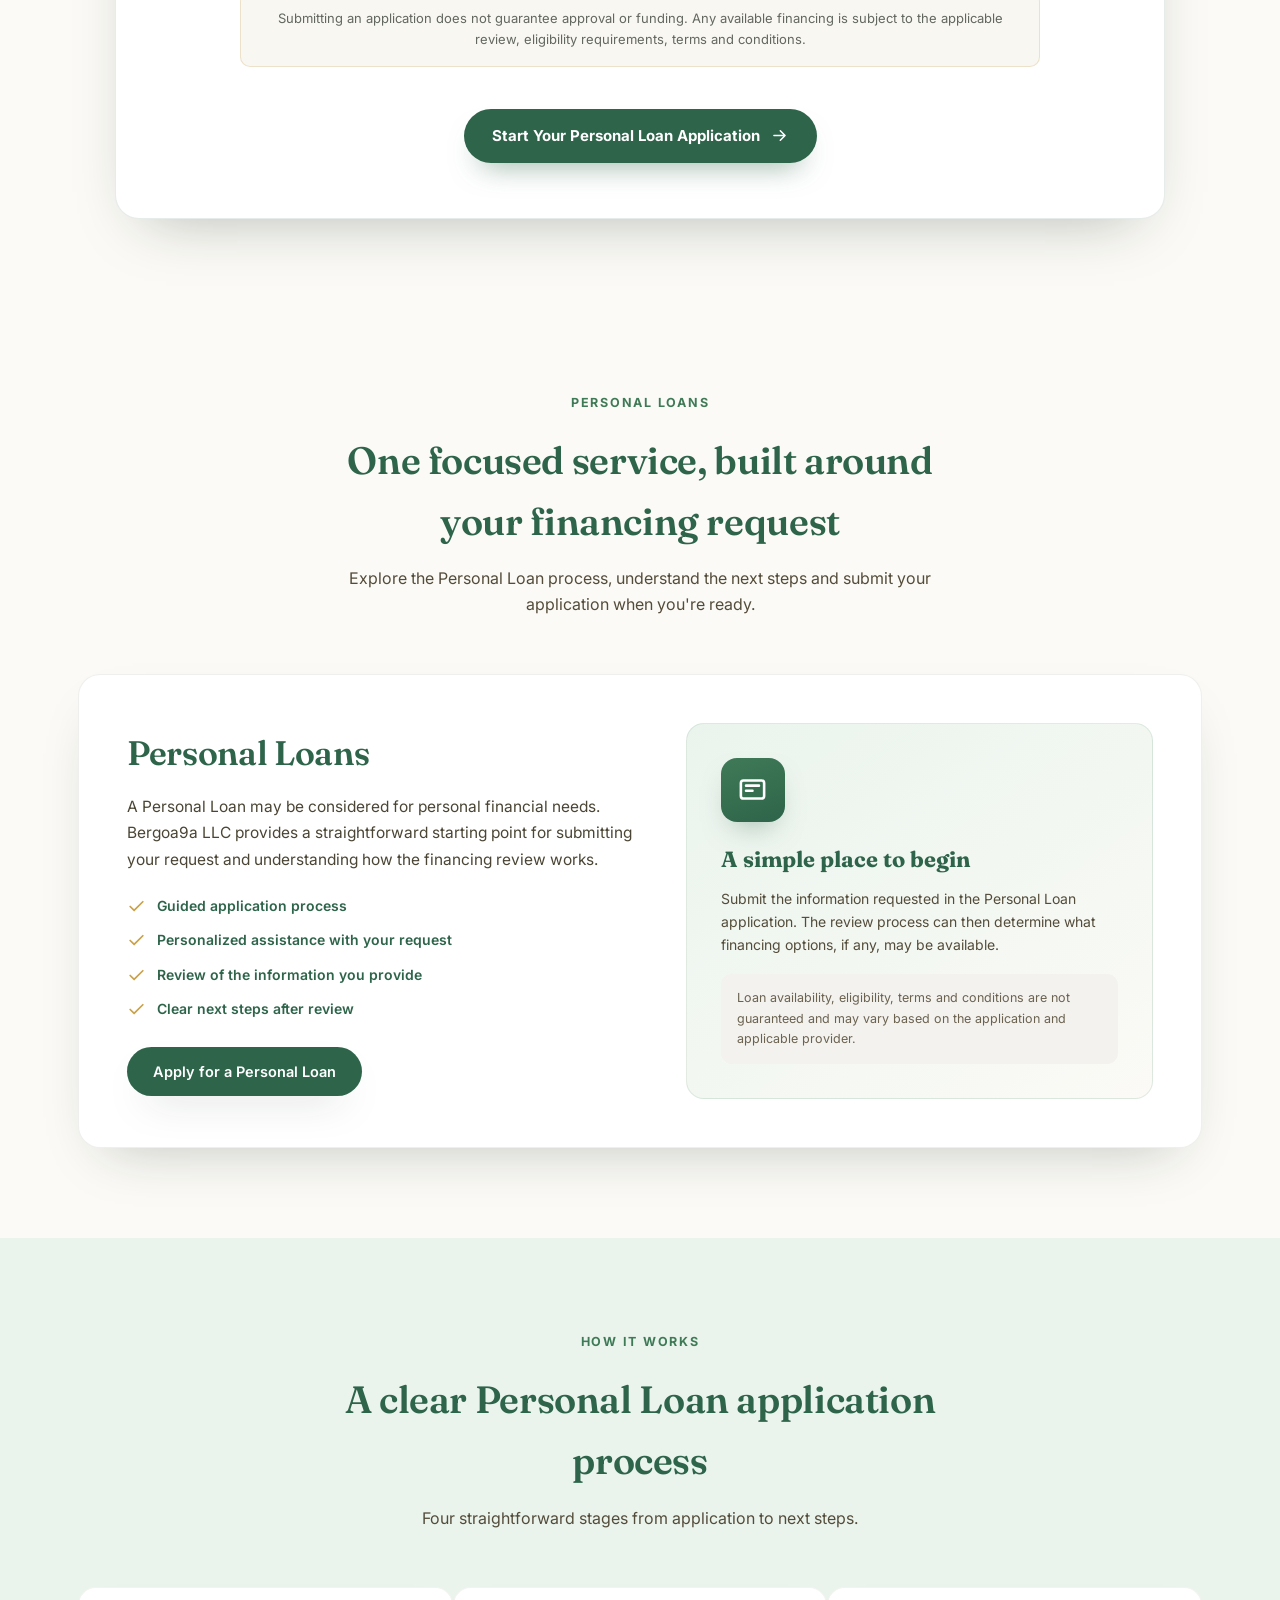
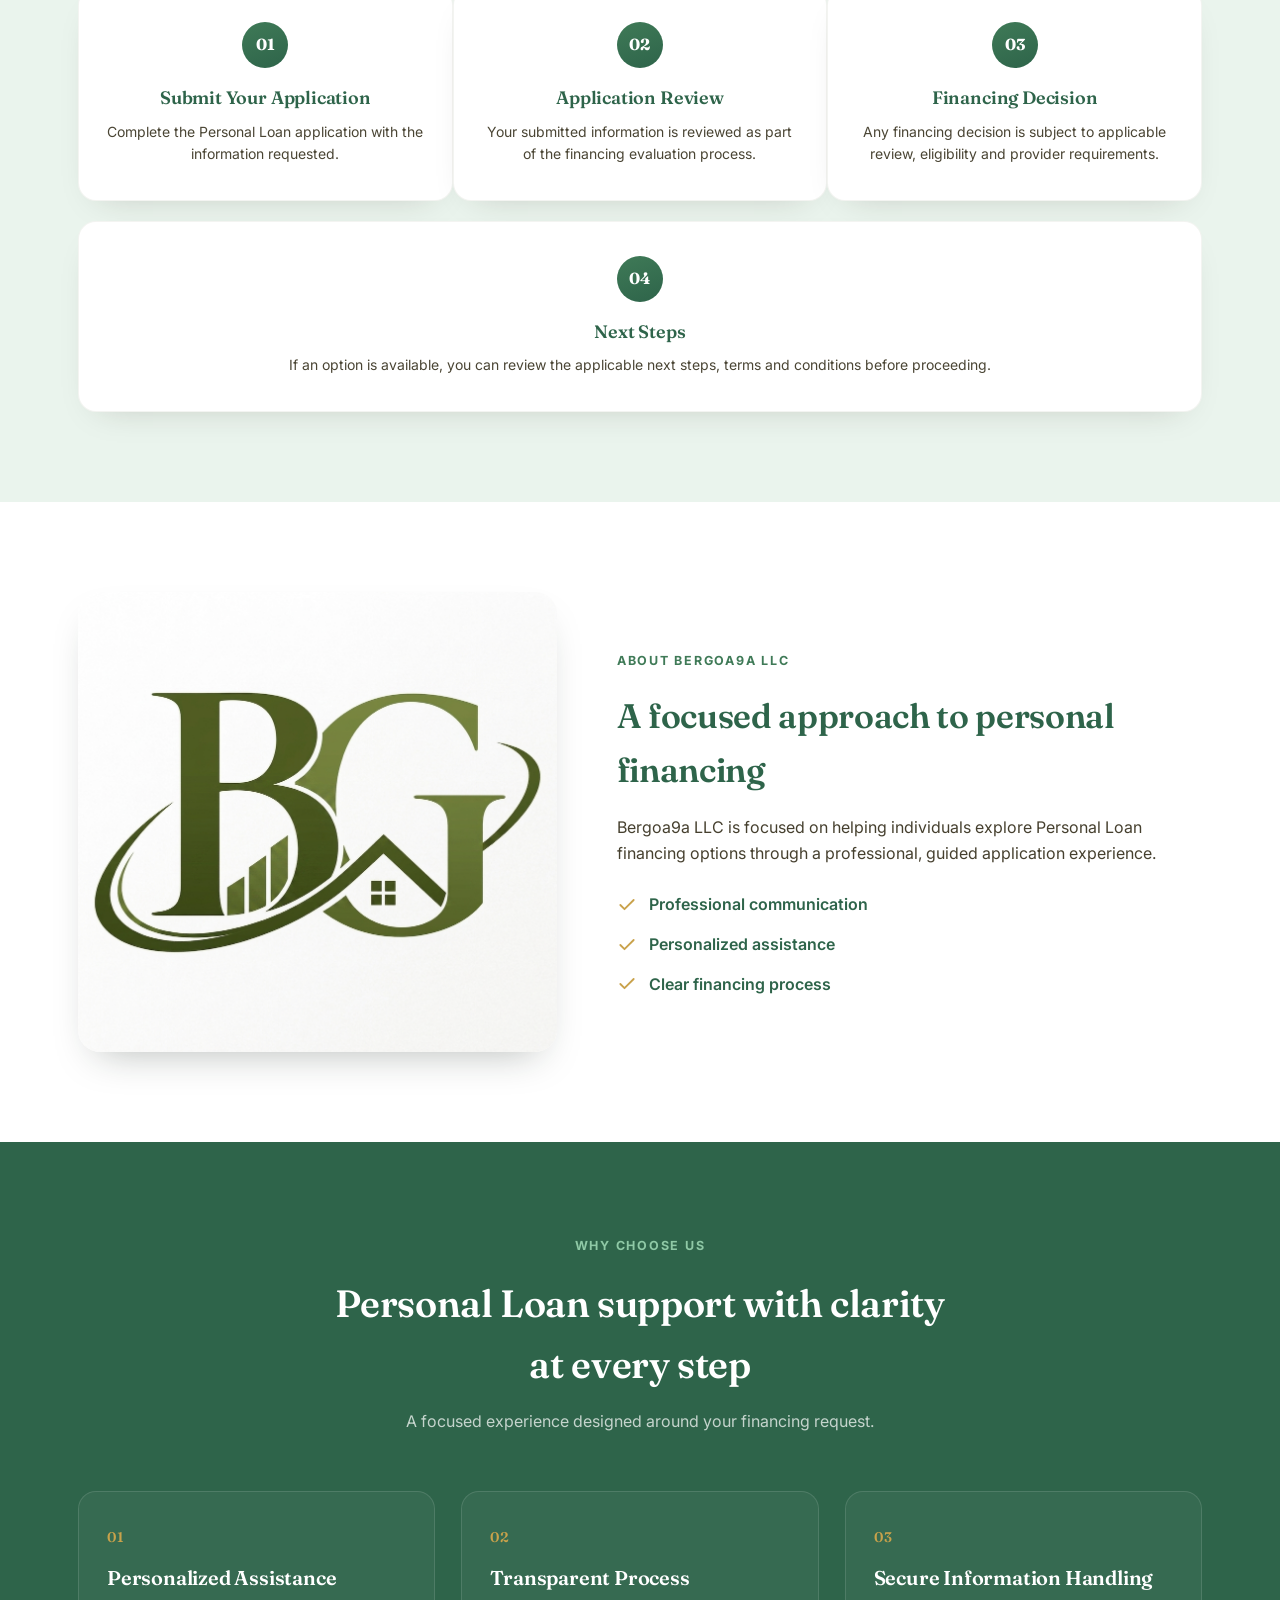
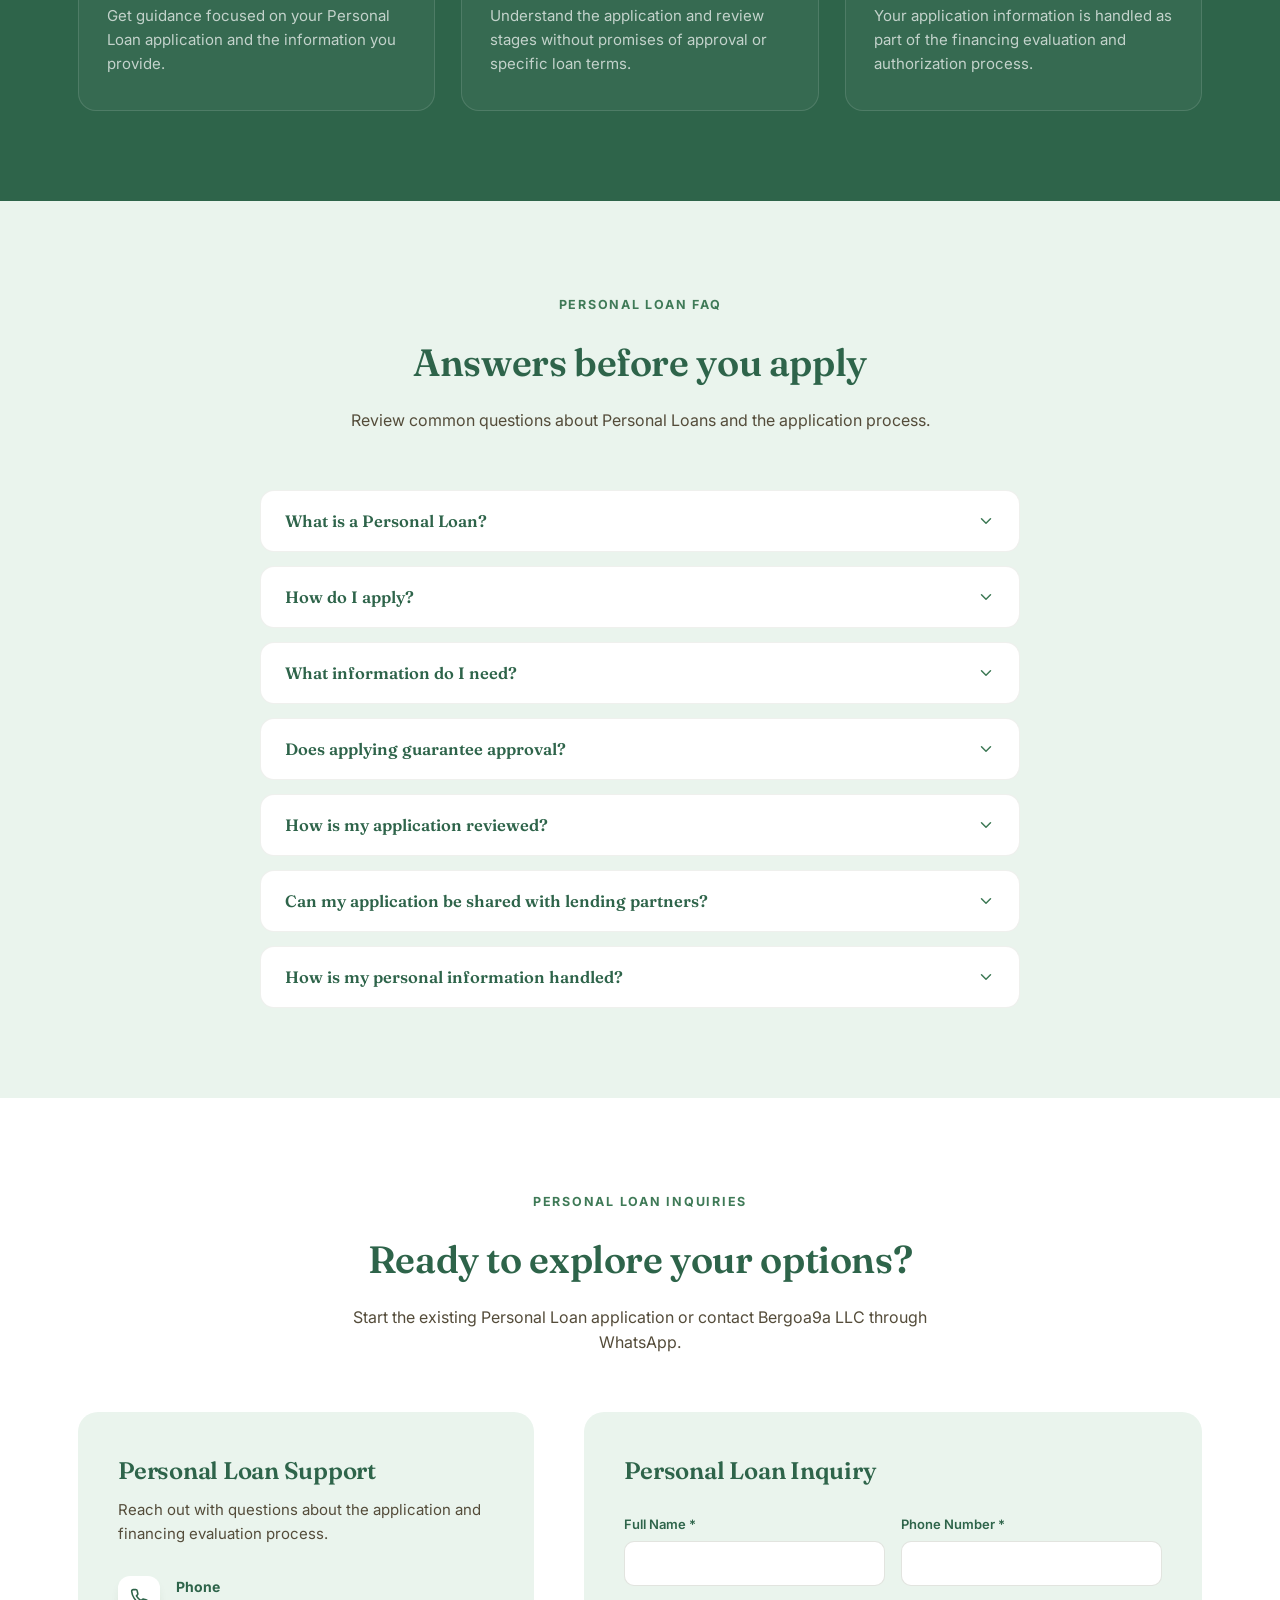
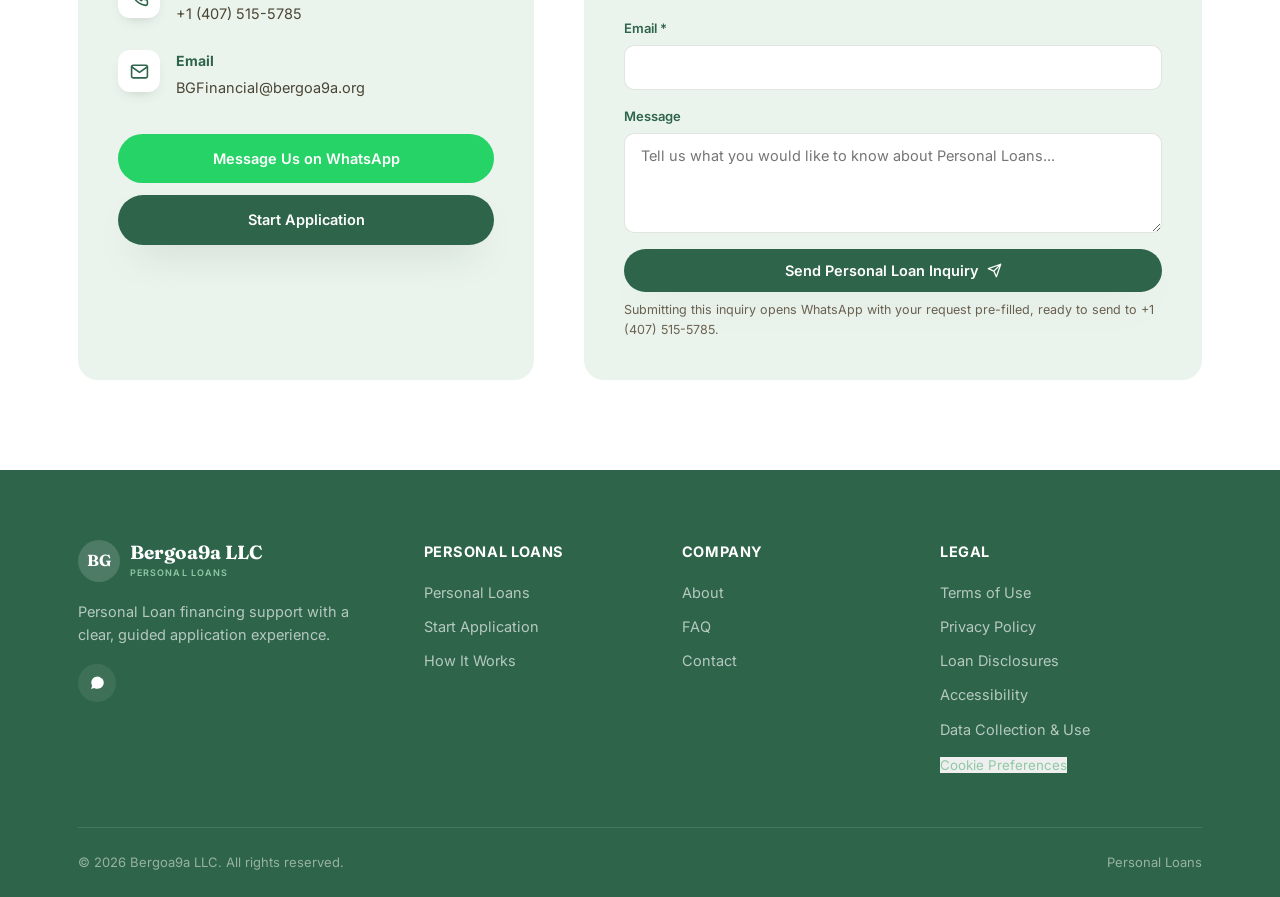
==== commit 0517d7dd: "actualizacion" ====
--- a/index.html
+++ b/index.html
@@ -1,218 +1,81 @@
 <!DOCTYPE html>
 <html lang="en">
 <head>
-<meta charset="UTF-8">
-<meta name="viewport" content="width=device-width, initial-scale=1.0">
-<title>Bergoa9a LLC | Taxes, Credit Repair, Business Services & Financial Education</title>
-<meta property="og:title" content="Bergoa9a LLC | Financial Services">
-<meta property="og:image" content="gbol.png">
-<meta property="og:type" content="website">
-<link rel="icon" href="gbol.png" type="image/png" />
-<meta name="description" content="Bergoa9a LLC provides financial services, educational classes and credit repair assistance to help clients achieve financial growth.">
-<link rel="preconnect" href="https://fonts.googleapis.com">
-<link href="https://fonts.googleapis.com/css2?family=Fraunces:opsz,wght@9..144,400;9..144,500;9..144,600;9..144,700&family=Inter:wght@400;500;600;700&display=swap" rel="stylesheet">
-<link rel="stylesheet" href="style.css">
-<style>
-/* ===== SERVICE MODAL OVERLAY ===== */
-.svc-modal{
-  position:fixed;inset:0;background:rgba(0,0,0,0.72);z-index:1300;
-  display:none;align-items:flex-start;justify-content:center;padding:20px;overflow-y:auto;
-}
-.svc-modal.open{display:flex;}
-.svc-modal-box{
-  background:var(--white);border-radius:20px;width:100%;max-width:720px;
-  margin:auto;box-shadow:0 24px 60px rgba(0,0,0,0.35);overflow:hidden;
-  animation:modalSlideUp .35s var(--ease) both;
-}
-@keyframes modalSlideUp{from{opacity:0;transform:translateY(30px);}to{opacity:1;transform:translateY(0);}}
-.svc-modal-header{
-  background:linear-gradient(135deg,var(--deep-green),var(--mid-green));
-  padding:28px 32px;display:flex;align-items:center;justify-content:space-between;
-}
-.svc-modal-header h2{color:var(--white);font-size:22px;margin:0;}
-.svc-modal-close{
-  background:rgba(255,255,255,0.15);border:none;color:var(--white);
-  width:36px;height:36px;border-radius:50%;font-size:20px;line-height:1;
-  cursor:pointer;display:flex;align-items:center;justify-content:center;
-  transition:background .2s;flex-shrink:0;
-}
-.svc-modal-close:hover{background:rgba(255,255,255,0.28);}
-.svc-modal-body{padding:32px;}
-.svc-modal-body .form-section-title{
-  font-family:'Fraunces',serif;font-size:15px;font-weight:700;color:var(--deep-green);
-  margin:22px 0 14px;padding-bottom:6px;border-bottom:1.5px solid var(--pale-green);
-  letter-spacing:0.02em;
-}
-.svc-modal-body .form-section-title:first-child{margin-top:0;}
-.svc-modal-body .form-row{display:grid;grid-template-columns:1fr 1fr;gap:14px;margin-bottom:0;}
-.svc-modal-body .field{margin-bottom:14px;}
-.svc-modal-body .field label{font-size:12.5px;font-weight:600;color:var(--deep-green);display:block;margin-bottom:5px;}
-.svc-modal-body .field input,
-.svc-modal-body .field select,
-.svc-modal-body .field textarea{
-  width:100%;padding:12px 15px;border-radius:10px;border:1.5px solid rgba(51,64,31,0.16);
-  font-family:'Inter',sans-serif;font-size:14px;background:var(--cream);
-  transition:border-color .2s,box-shadow .2s;
-}
-.svc-modal-body .field input:focus,
-.svc-modal-body .field select:focus,
-.svc-modal-body .field textarea:focus{
-  border-color:var(--mid-green);outline:none;box-shadow:0 0 0 3px rgba(63,122,87,0.15);
-}
-.svc-modal-body .field textarea{resize:vertical;min-height:90px;}
-.consent-row{display:flex;align-items:flex-start;gap:10px;margin:18px 0;}
-.consent-row input[type=checkbox]{width:17px;height:17px;flex-shrink:0;margin-top:2px;accent-color:var(--deep-green);}
-.consent-row label{font-size:13.5px;color:#4a4534;font-weight:500;}
-.modal-submit{
-  width:100%;background:var(--deep-green);color:var(--white);
-  padding:15px 24px;border-radius:999px;font-size:15px;font-weight:700;
-  border:none;cursor:pointer;display:flex;align-items:center;justify-content:center;gap:10px;
-  transition:background .25s,transform .2s;margin-top:6px;
-}
-.modal-submit:hover{background:var(--deep-green-2);transform:translateY(-2px);}
-.form-note-sm{font-size:12px;color:#6b6250;margin-top:10px;text-align:center;}
-@media(max-width:600px){
-  .svc-modal-body .form-row{grid-template-columns:1fr;}
-  .svc-modal-body{padding:22px 18px;}
-  .svc-modal-header{padding:22px 20px;}
-}
-
-/* ===== FINANCING EVALUATION TRUST SECTION ===== */
-.financing-eval{background:var(--white);padding-top:0;}
-.financing-eval-wrap{max-width:900px;margin:0 auto;padding:0 28px;}
-.financing-eval-card{
-  background:var(--white);
-  border:1.5px solid rgba(63,122,87,0.18);
-  border-radius:22px;
-  box-shadow:0 24px 55px -26px rgba(22,36,28,0.28);
-  padding:48px 48px 42px;
-}
-@media(max-width:640px){.financing-eval-card{padding:32px 24px 28px;}}
-.financing-eval-icon{
-  width:64px;height:64px;border-radius:16px;
-  background:linear-gradient(135deg,var(--mid-green),var(--deep-green));
-  display:flex;align-items:center;justify-content:center;margin:0 auto 22px;
-  box-shadow:0 14px 30px -12px rgba(46,100,74,0.45);
-}
-.financing-eval-icon svg{width:32px;height:32px;stroke:#fff;}
-.financing-eval-card h2{
-  text-align:center;font-size:clamp(22px,3vw,30px);margin-bottom:12px;color:var(--deep-green);
-  line-height:1.2;
-}
-.financing-eval-card .fin-subtitle{
-  text-align:center;color:#544c3a;font-size:15.5px;max-width:600px;margin:0 auto 28px;line-height:1.65;
-}
-.fin-explain{
-  background:var(--pale-green);border-radius:14px;padding:22px 26px;margin-bottom:28px;
-  border:1px solid rgba(63,122,87,0.14);
-}
-.fin-explain p{font-size:14.5px;color:#3a3428;margin-bottom:12px;line-height:1.65;}
-.fin-explain p:last-child{margin-bottom:0;font-weight:600;color:var(--deep-green);}
-
-.fin-check-grid{display:grid;grid-template-columns:1fr 1fr;gap:14px;margin-bottom:28px;}
-@media(max-width:600px){.fin-check-grid{grid-template-columns:1fr;}}
-.fin-check-item{
-  display:flex;align-items:flex-start;gap:12px;
-  background:var(--cream);border:1px solid rgba(51,64,31,0.1);
-  border-radius:12px;padding:14px 16px;
-  transition:transform .25s var(--ease), box-shadow .25s var(--ease), border-color .25s var(--ease);
-}
-.fin-check-item:hover{transform:translateY(-3px);box-shadow:0 12px 26px -16px rgba(42,35,22,0.3);border-color:rgba(63,122,87,0.3);}
-.fin-check-item .check-ic{
-  width:24px;height:24px;border-radius:50%;flex-shrink:0;
-  background:var(--deep-green);display:flex;align-items:center;justify-content:center;margin-top:1px;
-}
-.fin-check-item .check-ic svg{width:13px;height:13px;stroke:#fff;stroke-width:3;}
-.fin-check-item span.txt{font-size:13.5px;font-weight:600;color:#3a3428;line-height:1.45;}
-.fin-check-item.wide{grid-column:1 / -1;}
-
-.fin-legal-box{
-  background:#f3f2ee;border:1px solid rgba(51,64,31,0.12);border-radius:12px;
-  padding:20px 22px;margin-bottom:30px;
-}
-.fin-legal-box p{font-size:12.5px;color:#6b6250;line-height:1.7;}
-
-.fin-cta-btn{
-  width:100%;background:linear-gradient(135deg,var(--deep-green),var(--mid-green));
-  color:#fff;padding:18px 28px;border-radius:999px;font-size:16px;font-weight:700;
-  border:none;cursor:pointer;display:flex;align-items:center;justify-content:center;gap:12px;
-  transition:transform .2s var(--ease), box-shadow .2s var(--ease);
-  box-shadow:0 16px 32px -12px rgba(46,100,74,0.5);
-  text-decoration:none;
-}
-.fin-cta-btn:hover{transform:translateY(-3px);box-shadow:0 22px 40px -14px rgba(46,100,74,0.6);}
-.fin-cta-btn svg{width:19px;height:19px;transition:transform .25s var(--ease);}
-.fin-cta-btn:hover svg{transform:translateX(4px);}
-</style>
+  <meta charset="UTF-8">
+  <meta name="viewport" content="width=device-width, initial-scale=1.0">
+  <title>Bergoa9a LLC | Personal Loans</title>
+  <meta name="description" content="Explore Personal Loan financing options with Bergoa9a LLC. Start your application and learn how the financing evaluation process works.">
+  <meta property="og:title" content="Bergoa9a LLC | Personal Loans">
+  <meta property="og:description" content="Explore Personal Loan financing options and start your application with Bergoa9a LLC.">
+  <meta property="og:image" content="gbol.png">
+  <meta property="og:type" content="website">
+  <link rel="icon" href="gbol.png" type="image/png">
+  <link rel="preconnect" href="https://fonts.googleapis.com">
+  <link href="https://fonts.googleapis.com/css2?family=Fraunces:opsz,wght@9..144,400;9..144,500;9..144,600;9..144,700&family=Inter:wght@400;500;600;700&display=swap" rel="stylesheet">
+  <link rel="stylesheet" href="style.css">
 </head>
 <body>
 
-<!-- ===== NAVBAR ===== -->
 <header class="navbar" id="navbar">
   <div class="nav-inner">
     <a href="#home" class="logo-link" aria-label="Bergoa9a LLC home">
       <img src="gbol.png" alt="Bergoa9a LLC logo"
-           onerror="this.replaceWith(Object.assign(document.createElement('div'),{className:'logo-fallback',innerHTML:'<div class=badge>BG</div><div><span class=wordmark>Bergoa9a LLC</span><small>Loans · Master Class · Credit Repair</small></div>'}))">
+           onerror="this.replaceWith(Object.assign(document.createElement('div'),{className:'logo-fallback',innerHTML:'<div class=badge>BG</div><div><span class=wordmark>Bergoa9a LLC</span><small>Personal Loans</small></div>'}))">
     </a>
     <nav class="menu" aria-label="Primary">
       <a href="#home">Home</a>
-      <a href="#services">Services</a>
+      <a href="#services">Personal Loans</a>
       <a href="#how-it-works">How It Works</a>
-      <a href="#about">About Us</a>
+      <a href="#about">About</a>
       <a href="#faq">FAQ</a>
       <a href="#contact">Contact</a>
     </nav>
     <div class="nav-actions">
-      <a class="btn btn-whatsapp btn-small" href="https://wa.me/14075155785" target="_blank" rel="noopener">
-        <svg viewBox="0 0 24 24" width="16" height="16" fill="currentColor"><path d="M17.6 6.3A8.8 8.8 0 0 0 12.04 3.6c-4.86 0-8.8 3.94-8.8 8.8 0 1.55.4 3.05 1.18 4.36L3 21l4.4-1.4a8.8 8.8 0 0 0 4.65 1.33h.01c4.86 0 8.8-3.94 8.8-8.8a8.8 8.8 0 0 0-2.26-5.83zm-5.56 13.5h-.01a7.3 7.3 0 0 1-3.72-1.02l-.27-.16-2.77.88.88-2.7-.18-.28a7.3 7.3 0 0 1-1.12-3.9c0-4.04 3.29-7.33 7.34-7.33a7.3 7.3 0 0 1 5.18 2.15 7.27 7.27 0 0 1 2.15 5.18c0 4.05-3.3 7.34-7.34 7.34zm4.02-5.5c-.22-.11-1.3-.64-1.5-.72-.2-.07-.35-.11-.5.11-.14.22-.56.71-.7.86-.13.14-.26.16-.48.05-.65-.32-1.27-.7-1.85-1.13a7.07 7.07 0 0 1-1.3-1.62c-.14-.24 0-.36.13-.5.13-.14.3-.36.43-.54.13-.18.04-.34-.05-.5-.09-.16-.5-1.2-.69-1.65-.18-.43-.36-.37-.5-.38h-.43c-.14 0-.38.05-.58.27-.2.22-.78.76-.78 1.85s.8 2.15.92 2.3c.11.14 1.55 2.37 3.76 3.23 2.21.87 2.21.58 2.6.55.4-.04 1.3-.53 1.48-1.04.18-.5.18-.93.13-1.04-.05-.1-.2-.16-.42-.27z"/></svg>
-        WhatsApp
-      </a>
-      <button class="hamburger" id="hamburgerBtn" aria-label="Open menu">
+      <a class="btn btn-primary btn-small" href="personal-loan-application.html">Apply Now</a>
+      <button class="hamburger" id="hamburgerBtn" aria-label="Open menu" aria-controls="mobileMenu" aria-expanded="false">
         <span></span><span></span><span></span>
       </button>
     </div>
   </div>
 </header>
 
-<!-- Mobile menu -->
-<div class="mobile-menu" id="mobileMenu">
+<div class="mobile-menu" id="mobileMenu" aria-hidden="true">
   <div class="mobile-menu-top">
     <span style="color:#fff;font-family:'Fraunces',serif;font-size:22px;font-weight:700;">Bergoa9a LLC</span>
     <button id="closeMobileMenu" aria-label="Close menu">&times;</button>
   </div>
   <a href="#home">Home</a>
-  <a href="#services">Services</a>
+  <a href="#services">Personal Loans</a>
   <a href="#how-it-works">How It Works</a>
-  <a href="#about">About Us</a>
+  <a href="#about">About</a>
   <a href="#faq">FAQ</a>
   <a href="#contact">Contact</a>
-  <a class="btn btn-whatsapp" href="https://wa.me/14075155785" target="_blank" rel="noopener" style="width:fit-content;">Chat on WhatsApp</a>
+  <a class="btn btn-primary" href="personal-loan-application.html" style="width:fit-content;">Start Application</a>
 </div>
 
-<!-- ===== HERO ===== -->
 <section class="hero" id="home">
   <div class="hero-inner">
     <div class="hero-copy reveal-init">
-      <span class="eyebrow">Financial growth, made personal</span>
-      <h1>Financial Solutions and <em>Educational Services</em> at Your Reach</h1>
-      <p class="lead">Bergoa9a LLC provides reliable financial solutions, educational services and credit improvement assistance designed to help individuals build a stronger financial future.</p>
+      <span class="eyebrow">Personal Loans</span>
+      <h1>Personal financing, <em>made clear.</em></h1>
+      <p class="lead">Bergoa9a LLC helps individuals explore Personal Loan financing options through a guided application and review process.</p>
       <div class="hero-ctas">
-        <a href="#contact" class="btn btn-primary">Contact Us</a>
-        <a href="#services" class="btn btn-secondary">Explore Services</a>
+        <a href="personal-loan-application.html" class="btn btn-primary">Start My Financing Evaluation</a>
+        <a href="#how-it-works" class="btn btn-secondary">How It Works</a>
       </div>
       <div class="hero-stats">
-        <div><strong>10+</strong><span>Services Offered</span></div>
-        <div><strong>1:1</strong><span>Personalized Guidance</span></div>
-        <div><strong>6 Days</strong><span>Weekly Availability</span></div>
+        <div><strong>1:1</strong><span>Personalized Assistance</span></div>
+        <div><strong>4</strong><span>Clear Application Steps</span></div>
+        <div><strong>Secure</strong><span>Information Handling</span></div>
       </div>
     </div>
     <div class="hero-visual reveal-init reveal-init-delay">
       <div class="frame">
-        <img class="img-zoom" src="herobg.png" alt="Bergoa9a LLC">
+        <img class="img-zoom" src="herobg.png" alt="Personal Loan financing consultation">
       </div>
       <div class="growth-card">
         <svg viewBox="0 0 24 24" fill="none" stroke="#3F7A57" stroke-width="2"><path d="M3 17l5-5 4 4 8-8" stroke-linecap="round" stroke-linejoin="round"/><path d="M14 8h6v6" stroke-linecap="round" stroke-linejoin="round"/></svg>
-        <div><strong>Steady Growth</strong><span>Built for your goals</span></div>
+        <div><strong>Personal Loans</strong><span>Explore your financing options</span></div>
       </div>
     </div>
   </div>
@@ -221,533 +84,332 @@
   </svg>
 </section>
 
-<!-- ===== FINANCING EVALUATION TRUST SECTION ===== -->
 <section class="financing-eval">
   <div class="financing-eval-wrap">
-    <div class="financing-eval-card reveal">
+    <div class="financing-eval-card">
+
       <div class="financing-eval-icon">
-        <svg viewBox="0 0 24 24" fill="none" stroke="currentColor" stroke-width="2"><path d="M12 22s8-4 8-10V5l-8-3-8 3v7c0 6 8 10 8 10z" stroke-linecap="round" stroke-linejoin="round"/><path d="M9 12l2 2 4-4" stroke-linecap="round" stroke-linejoin="round"/></svg>
-      </div>
-      <h2>Request Your Financing Evaluation Today</h2>
-      <p class="fin-subtitle">Our goal is to help you find the financing option that best fits your needs while protecting your personal information throughout the entire process.</p>
+        <svg viewBox="0 0 24 24" fill="none" stroke="currentColor" stroke-width="2">
+          <path d="M12 22s8-4 8-10V5l-8-3-8 3v7c0 6 8 10 8 10z"
+            stroke-linecap="round"
+            stroke-linejoin="round"/>
+          <path d="M9 12l2 2 4-4"
+            stroke-linecap="round"
+            stroke-linejoin="round"/>
+        </svg>
+      </div>
+
+      <h2>Request Your Personal Loan Financing Evaluation</h2>
+
+      <p class="fin-subtitle">
+        Start with your application and receive guidance through
+        the financing evaluation process. Available options depend
+        on your application and applicable eligibility criteria.
+      </p>
 
       <div class="fin-explain">
-        <p>Bergoa9a Finance LLC first evaluates every application to determine whether financing may be offered directly through our company, where permitted by applicable licensing requirements.</p>
-        <p>If we are unable to provide financing directly, and only with your authorization, your application may be submitted to one or more trusted third-party financial providers for additional consideration.</p>
-        <p>Your personal information is never shared without your consent.</p>
+        <p>
+          Your application may be reviewed to determine whether
+          a financing option may be available through the
+          applicable process.
+        </p>
+
+        <p>
+          When applicable, and with your authorization, your
+          application may be shared with one or more lending
+          partners for additional consideration.
+        </p>
+
+        <p>
+          Your application does not guarantee approval, funding,
+          or any particular loan terms.
+        </p>
       </div>
 
       <div class="fin-check-grid">
+
         <div class="fin-check-item">
-          <span class="check-ic"><svg viewBox="0 0 24 24" fill="none" stroke="currentColor"><path d="M20 6L9 17l-5-5" stroke-linecap="round" stroke-linejoin="round"/></svg></span>
-          <span class="txt">Initial financing evaluation by Bergoa9a Finance LLC</span>
-        </div>
+          <span class="check-ic">
+            <svg viewBox="0 0 24 24" fill="none" stroke="currentColor">
+              <path d="M20 6L9 17l-5-5"
+                stroke-linecap="round"
+                stroke-linejoin="round"/>
+            </svg>
+          </span>
+
+          <span class="txt">
+            Personal Loan application and financing evaluation
+          </span>
+        </div>
+
         <div class="fin-check-item">
-          <span class="check-ic"><svg viewBox="0 0 24 24" fill="none" stroke="currentColor"><path d="M20 6L9 17l-5-5" stroke-linecap="round" stroke-linejoin="round"/></svg></span>
-          <span class="txt">Credit verification may be required during the approval process</span>
-        </div>
+          <span class="check-ic">
+            <svg viewBox="0 0 24 24" fill="none" stroke="currentColor">
+              <path d="M20 6L9 17l-5-5"
+                stroke-linecap="round"
+                stroke-linejoin="round"/>
+            </svg>
+          </span>
+
+          <span class="txt">
+            Information reviewed for financing consideration
+          </span>
+        </div>
+
         <div class="fin-check-item">
-          <span class="check-ic"><svg viewBox="0 0 24 24" fill="none" stroke="currentColor"><path d="M20 6L9 17l-5-5" stroke-linecap="round" stroke-linejoin="round"/></svg></span>
-          <span class="txt">Optional referral to trusted lending partners with your authorization</span>
-        </div>
+          <span class="check-ic">
+            <svg viewBox="0 0 24 24" fill="none" stroke="currentColor">
+              <path d="M20 6L9 17l-5-5"
+                stroke-linecap="round"
+                stroke-linejoin="round"/>
+            </svg>
+          </span>
+
+          <span class="txt">
+            Optional sharing with lending partners when authorized
+          </span>
+        </div>
+
         <div class="fin-check-item">
-          <span class="check-ic"><svg viewBox="0 0 24 24" fill="none" stroke="currentColor"><path d="M20 6L9 17l-5-5" stroke-linecap="round" stroke-linejoin="round"/></svg></span>
-          <span class="txt">Independent credit decisions made by each lender</span>
-        </div>
-        <div class="fin-check-item wide">
-          <span class="check-ic"><svg viewBox="0 0 24 24" fill="none" stroke="currentColor"><path d="M20 6L9 17l-5-5" stroke-linecap="round" stroke-linejoin="round"/></svg></span>
-          <span class="txt">Your information remains protected throughout the process</span>
-        </div>
+          <span class="check-ic">
+            <svg viewBox="0 0 24 24" fill="none" stroke="currentColor">
+              <path d="M20 6L9 17l-5-5"
+                stroke-linecap="round"
+                stroke-linejoin="round"/>
+            </svg>
+          </span>
+
+          <span class="txt">
+            Loan decisions and terms may vary by applicant and provider
+          </span>
+        </div>
+
       </div>
 
       <div class="fin-legal-box">
-        <p>Submitting an application does not guarantee approval. Loan approval, interest rates, loan amounts and terms are determined after verification and underwriting. Bergoa9a Finance LLC may evaluate applications for financing directly where authorized. If financing cannot be provided directly, applicants may choose to authorize Bergoa9a Finance LLC to share their application with trusted third-party financial providers for additional review. Personal information will never be shared without the applicant's consent.</p>
-      </div>
-
-      <a href="personal-loan-application.html" class="fin-cta-btn">
-        Start My Financing Evaluation
-        <svg viewBox="0 0 24 24" fill="none" stroke="currentColor" stroke-width="2"><path d="M5 12h14M13 6l6 6-6 6" stroke-linecap="round" stroke-linejoin="round"/></svg>
+        <p>
+          Submitting an application does not guarantee approval
+          or funding. Any available financing is subject to the
+          applicable review, eligibility requirements, terms
+          and conditions.
+        </p>
+      </div>
+
+      <a
+        class="fin-cta-btn"
+        href="personal-loan-application.html"
+      >
+        Start Your Personal Loan Application
+
+        <svg viewBox="0 0 24 24" fill="none" stroke="currentColor" stroke-width="2">
+          <path d="M5 12h14M13 6l6 6-6 6"
+            stroke-linecap="round"
+            stroke-linejoin="round"/>
+        </svg>
       </a>
-    </div>
-  </div>
-</section>
-
-<!-- ===== SERVICES ===== -->
+
+    </div>
+  </div>
+</section>
+
 <section class="services" id="services">
   <div class="container">
     <div class="section-head reveal">
-      <span class="eyebrow">Our Services</span>
-      <h2>How We Help You Move Forward</h2>
-      <p>Each service is designed so you know exactly what to expect — and we have all the information we need to serve you efficiently.</p>
-    </div>
-    <div class="service-grid service-grid--wide">
-
-      <!-- Personal Loans -->
-      <div class="service-card reveal">
-        <div class="service-icon"><svg viewBox="0 0 24 24" fill="none" stroke="#fff" stroke-width="2"><path d="M12 1v22M17 5H9.5a3.5 3.5 0 0 0 0 7h5a3.5 3.5 0 0 1 0 7H6" stroke-linecap="round"/></svg></div>
+      <span class="eyebrow">Personal Loans</span>
+      <h2>One focused service, built around your financing request</h2>
+      <p>Explore the Personal Loan process, understand the next steps and submit your application when you're ready.</p>
+    </div>
+    <div class="loan-feature reveal">
+      <div class="loan-feature-copy">
         <h3>Personal Loans</h3>
-        <p>Flexible financial solutions designed to cover personal needs, unexpected expenses and planned goals.</p>
-        <ul class="service-details">
-          <li><span class="label">Loan Type</span><span class="value">Personal Financing</span></li>
-          <li><span class="label">Process</span><span class="value">Apply → Review → Approval</span></li>
-          <li><span class="label">Support</span><span class="value">Personalized Assistance</span></li>
-          <li><span class="label">Contact</span><span class="value">WhatsApp Consultation</span></li>
+        <p>A Personal Loan may be considered for personal financial needs. Bergoa9a LLC provides a straightforward starting point for submitting your request and understanding how the financing review works.</p>
+        <ul class="loan-points">
+          <li><svg viewBox="0 0 24 24" fill="none" stroke="currentColor" stroke-width="2.2"><path d="M20 6L9 17l-5-5" stroke-linecap="round" stroke-linejoin="round"/></svg>Guided application process</li>
+          <li><svg viewBox="0 0 24 24" fill="none" stroke="currentColor" stroke-width="2.2"><path d="M20 6L9 17l-5-5" stroke-linecap="round" stroke-linejoin="round"/></svg>Personalized assistance with your request</li>
+          <li><svg viewBox="0 0 24 24" fill="none" stroke="currentColor" stroke-width="2.2"><path d="M20 6L9 17l-5-5" stroke-linecap="round" stroke-linejoin="round"/></svg>Review of the information you provide</li>
+          <li><svg viewBox="0 0 24 24" fill="none" stroke="currentColor" stroke-width="2.2"><path d="M20 6L9 17l-5-5" stroke-linecap="round" stroke-linejoin="round"/></svg>Clear next steps after review</li>
         </ul>
-        <a class="btn btn-card" href="personal-loan-application.html">
-          Apply for a Loan
-          <svg viewBox="0 0 24 24" fill="none" stroke="currentColor" stroke-width="2"><path d="M5 12h14M13 6l6 6-6 6" stroke-linecap="round" stroke-linejoin="round"/></svg>
-        </a>
-      </div>
-
-      <!-- Tax Preparation -->
-      <div class="service-card reveal">
-        <div class="service-icon"><svg viewBox="0 0 24 24" fill="none" stroke="#fff" stroke-width="2"><path d="M14 2H6a2 2 0 0 0-2 2v16a2 2 0 0 0 2 2h12a2 2 0 0 0 2-2V8z" stroke-linecap="round"/><path d="M14 2v6h6M16 13H8M16 17H8M10 9H8" stroke-linecap="round"/></svg></div>
-        <h3>Tax Preparation</h3>
-        <p>Professional tax services for individuals, self-employed, LLCs, S-Corporations and small businesses. We maximize your tax benefits while ensuring federal and state compliance.</p>
-        <ul class="service-details service-details--tags">
-          <li>Personal &amp; corporate returns</li>
-          <li>W-2, 1099, 1095-A, 1098-T</li>
-          <li>Amended returns</li>
-          <li>Tax planning</li>
-          <li>IRS notice assistance</li>
-          <li>Tax consulting</li>
-        </ul>
-        <button class="btn btn-card" onclick="openModal('taxModal')">
-          Apply Now
-          <svg viewBox="0 0 24 24" fill="none" stroke="currentColor" stroke-width="2"><path d="M5 12h14M13 6l6 6-6 6" stroke-linecap="round" stroke-linejoin="round"/></svg>
-        </button>
-      </div>
-
-      <!-- Personal Credit Repair -->
-      <div class="service-card reveal">
-        <div class="service-icon"><svg viewBox="0 0 24 24" fill="none" stroke="#fff" stroke-width="2"><path d="M20 12V22H4V12"/><path d="M22 7H2v5h20V7z"/><path d="M12 22V7"/><path d="M12 7H7.5a2.5 2.5 0 0 1 0-5C11 2 12 7 12 7z"/><path d="M12 7h4.5a2.5 2.5 0 0 0 0-5C13 2 12 7 12 7z" stroke-linecap="round"/></svg></div>
-        <h3>Personal Credit Repair</h3>
-        <p>We improve your credit profile through detailed analysis and law-backed strategies to correct inaccurate, incomplete or unverifiable information on your reports.</p>
-        <ul class="service-details service-details--tags">
-          <li>Full credit analysis</li>
-          <li>Bureau disputes</li>
-          <li>Debt validation</li>
-          <li>Error removal</li>
-          <li>Credit rebuilding strategies</li>
-          <li>Personalized financial education</li>
-        </ul>
-        <button class="btn btn-card" onclick="openModal('personalCreditModal')">
-          Get Started
-          <svg viewBox="0 0 24 24" fill="none" stroke="currentColor" stroke-width="2"><path d="M5 12h14M13 6l6 6-6 6" stroke-linecap="round" stroke-linejoin="round"/></svg>
-        </button>
-      </div>
-
-      <!-- Business Credit Repair -->
-      <div class="service-card reveal">
-        <div class="service-icon"><svg viewBox="0 0 24 24" fill="none" stroke="#fff" stroke-width="2"><path d="M3 9l9-7 9 7v11a2 2 0 0 1-2 2H5a2 2 0 0 1-2-2z" stroke-linecap="round"/><path d="M9 22V12h6v10" stroke-linecap="round"/></svg></div>
-        <h3>Business Credit Repair</h3>
-        <p>We establish, strengthen and optimize your company's credit profile to facilitate access to financing, lines of credit and growth opportunities.</p>
-        <ul class="service-details service-details--tags">
-          <li>Business profile creation</li>
-          <li>D-U-N-S registration</li>
-          <li>Business credit development</li>
-          <li>Net-30 account setup</li>
-          <li>Commercial report monitoring</li>
-          <li>Financing strategies</li>
-        </ul>
-        <button class="btn btn-card" onclick="openModal('bizCreditModal')">
-          Get Started
-          <svg viewBox="0 0 24 24" fill="none" stroke="currentColor" stroke-width="2"><path d="M5 12h14M13 6l6 6-6 6" stroke-linecap="round" stroke-linejoin="round"/></svg>
-        </button>
-      </div>
-
-      <!-- Business Formation -->
-      <div class="service-card reveal">
-        <div class="service-icon"><svg viewBox="0 0 24 24" fill="none" stroke="#fff" stroke-width="2"><rect x="2" y="7" width="20" height="14" rx="2"/><path d="M16 7V5a2 2 0 0 0-2-2h-4a2 2 0 0 0-2 2v2" stroke-linecap="round"/><path d="M12 12v4M10 14h4" stroke-linecap="round"/></svg></div>
-        <h3>Business Formation</h3>
-        <p>Complete assistance for the formation and structuring of businesses in the U.S., helping entrepreneurs establish solid and professional operations.</p>
-        <ul class="service-details service-details--tags">
-          <li>LLC registration</li>
-          <li>Corporation incorporation</li>
-          <li>EIN obtainment</li>
-          <li>Operating agreements</li>
-          <li>Annual reports</li>
-          <li>Business consulting</li>
-        </ul>
-        <button class="btn btn-card" onclick="openModal('bizFormModal')">
-          Apply Now
-          <svg viewBox="0 0 24 24" fill="none" stroke="currentColor" stroke-width="2"><path d="M5 12h14M13 6l6 6-6 6" stroke-linecap="round" stroke-linejoin="round"/></svg>
-        </button>
-      </div>
-
-      <!-- Immigration Services -->
-      <div class="service-card reveal">
-        <div class="service-icon"><svg viewBox="0 0 24 24" fill="none" stroke="#fff" stroke-width="2"><circle cx="12" cy="12" r="10"/><path d="M12 2a15.3 15.3 0 0 1 4 10 15.3 15.3 0 0 1-4 10 15.3 15.3 0 0 1-4-10 15.3 15.3 0 0 1 4-10z" stroke-linecap="round"/><path d="M2 12h20" stroke-linecap="round"/></svg></div>
-        <h3>Immigration Services</h3>
-        <p>Professional assistance in the preparation and organization of immigration documentation for individuals and families seeking to regularize or improve their status.</p>
-        <ul class="service-details service-details--tags">
-          <li>Citizenship applications</li>
-          <li>Residency renewal</li>
-          <li>Family petitions</li>
-          <li>Status adjustments</li>
-          <li>Immigration form preparation</li>
-          <li>Evidence organization</li>
-        </ul>
-        <button class="btn btn-card" onclick="openModal('immigrationModal')">
-          Apply Now
-          <svg viewBox="0 0 24 24" fill="none" stroke="currentColor" stroke-width="2"><path d="M5 12h14M13 6l6 6-6 6" stroke-linecap="round" stroke-linejoin="round"/></svg>
-        </button>
-      </div>
-
-      <!-- Notary Services -->
-      <div class="service-card reveal">
-        <div class="service-icon"><svg viewBox="0 0 24 24" fill="none" stroke="#fff" stroke-width="2"><path d="M12 22s8-4 8-10V5l-8-3-8 3v7c0 6 8 10 8 10z" stroke-linecap="round"/></svg></div>
-        <h3>Notary Services</h3>
-        <p>Notarial services for personal, corporate and legal documents, ensuring the authenticity and validity of required signatures.</p>
-        <ul class="service-details service-details--tags">
-          <li>Document notarization</li>
-          <li>Sworn statements</li>
-          <li>Powers of attorney</li>
-          <li>Legal forms</li>
-          <li>Corporate documentation</li>
-        </ul>
-        <button class="btn btn-card" onclick="openModal('notaryModal')">
-          Request Appointment
-          <svg viewBox="0 0 24 24" fill="none" stroke="currentColor" stroke-width="2"><path d="M5 12h14M13 6l6 6-6 6" stroke-linecap="round" stroke-linejoin="round"/></svg>
-        </button>
-      </div>
-
-      <!-- Certified Translation -->
-      <div class="service-card reveal">
-        <div class="service-icon"><svg viewBox="0 0 24 24" fill="none" stroke="#fff" stroke-width="2"><path d="M5 8l6 6"/><path d="M4 14l6-6 2-3"/><path d="M2 5h12"/><path d="M7 2h1"/><path d="M22 22l-5-10-5 10"/><path d="M14 18h6" stroke-linecap="round" stroke-linejoin="round"/></svg></div>
-        <h3>Certified Translation</h3>
-        <p>Professional translations for personal, academic, legal and immigration documents, meeting the requirements of government agencies and private entities.</p>
-        <ul class="service-details service-details--tags">
-          <li>Birth certificates</li>
-          <li>Marriage certificates</li>
-          <li>Diplomas &amp; transcripts</li>
-          <li>Legal documents</li>
-          <li>Immigration documents</li>
-        </ul>
-        <button class="btn btn-card" onclick="openModal('translationModal')">
-          Apply Now
-          <svg viewBox="0 0 24 24" fill="none" stroke="currentColor" stroke-width="2"><path d="M5 12h14M13 6l6 6-6 6" stroke-linecap="round" stroke-linejoin="round"/></svg>
-        </button>
-      </div>
-
-      <!-- Financial Education -->
-      <div class="service-card service-card--featured reveal">
-        <div class="service-badge"></div>
-        <div class="service-icon"><svg viewBox="0 0 24 24" fill="none" stroke="#fff" stroke-width="2"><path d="M22 10L12 5 2 10l10 5 10-5z"/><path d="M6 12v5c0 1.66 2.7 3 6 3s6-1.34 6-3v-5" stroke-linecap="round"/></svg></div>
-        <h3>Financial Education &amp; Training</h3>
-        <p>Educational programs designed to provide practical knowledge that enables you to generate income and improve financial stability.</p>
-        <ul class="service-details service-details--tags">
-          <li>Credit repair</li>
-          <li>Business credit</li>
-          <li>Tax preparation</li>
-          <li>Business formation</li>
-          <li>Financial literacy</li>
-          <li>Business development</li>
-        </ul>
-        <div class="service-pricing">
-          <div class="price-tag">
-            <span class="price-amount">$1,500</span>
-            <span class="price-label">per workshop</span>
-          </div>
-          <div class="price-note">
-            <svg viewBox="0 0 24 24" fill="none" stroke="currentColor" stroke-width="2" width="16" height="16"><path d="M12 1v22M17 5H9.5a3.5 3.5 0 0 0 0 7h5a3.5 3.5 0 0 1 0 7H6" stroke-linecap="round"/></svg>
-            Company financing available
-          </div>
-        </div>
-        <a class="btn btn-card" href="class-application.html">
-          Apply Today
-          <svg viewBox="0 0 24 24" fill="none" stroke="currentColor" stroke-width="2"><path d="M5 12h14M13 6l6 6-6 6" stroke-linecap="round" stroke-linejoin="round"/></svg>
-        </a>
-      </div>
-
-      <!-- Business Consulting -->
-      <div class="service-card reveal">
-        <div class="service-icon"><svg viewBox="0 0 24 24" fill="none" stroke="#fff" stroke-width="2"><path d="M17 21v-2a4 4 0 0 0-4-4H5a4 4 0 0 0-4 4v2"/><circle cx="9" cy="7" r="4"/><path d="M23 21v-2a4 4 0 0 0-3-3.87"/><path d="M16 3.13a4 4 0 0 1 0 7.75" stroke-linecap="round"/></svg></div>
-        <h3>Business Consulting</h3>
-        <p>We help entrepreneurs and business owners develop strategies to strengthen operations, improve processes and achieve their growth objectives.</p>
-        <ul class="service-details service-details--tags">
-          <li>Business plans</li>
-          <li>Corporate structuring</li>
-          <li>Growth strategies</li>
-          <li>Administrative optimization</li>
-          <li>Financial advisory</li>
-        </ul>
-        <button class="btn btn-card" onclick="openModal('bizConsultingModal')">
-          Request Consultation
-          <svg viewBox="0 0 24 24" fill="none" stroke="currentColor" stroke-width="2"><path d="M5 12h14M13 6l6 6-6 6" stroke-linecap="round" stroke-linejoin="round"/></svg>
-        </button>
-      </div>
-
-      
-
-    </div>
-
-    <!-- Bottom CTA -->
-    <div class="services-cta reveal">
-      <a href="#contact" class="btn btn-primary">Contact Us Today</a>
-    </div>
-
-  </div>
-</section>
-
-<!-- ===== HOW IT WORKS ===== -->
+        <a href="personal-loan-application.html" class="btn btn-primary">Apply for a Personal Loan</a>
+      </div>
+      <div class="loan-feature-visual">
+        <div class="loan-feature-icon">
+          <svg viewBox="0 0 24 24" fill="none" stroke="currentColor" stroke-width="2"><rect x="3" y="5" width="18" height="14" rx="2"/><path d="M7 9h10M7 13h5" stroke-linecap="round"/></svg>
+        </div>
+        <h4>A simple place to begin</h4>
+        <p>Submit the information requested in the Personal Loan application. The review process can then determine what financing options, if any, may be available.</p>
+        <div class="loan-disclaimer">Loan availability, eligibility, terms and conditions are not guaranteed and may vary based on the application and applicable provider.</div>
+      </div>
+    </div>
+  </div>
+</section>
+
 <section class="how" id="how-it-works">
   <div class="container">
     <div class="section-head reveal">
       <span class="eyebrow">How It Works</span>
-      <h2>From first message to financial progress</h2>
-      <p>A simple, guided path — no office visit required.</p>
+      <h2>A clear Personal Loan application process</h2>
+      <p>Four straightforward stages from application to next steps.</p>
     </div>
     <div class="steps-grid">
-      <div class="step-card reveal">
-        <span class="step-num">01</span>
-        <h3>Fill Out Your Form</h3>
-        <p>Select your service, complete the application form and submit your information securely.</p>
-      </div>
+      <div class="step-card reveal"><span class="step-num">01</span><h3>Submit Your Application</h3><p>Complete the Personal Loan application with the information requested.</p></div>
       <div class="step-connector reveal" aria-hidden="true"></div>
-      <div class="step-card reveal">
-        <span class="step-num">02</span>
-        <h3>Connect on WhatsApp</h3>
-        <p>Your information is sent directly to our team via WhatsApp — we review it and reach out promptly.</p>
-      </div>
+      <div class="step-card reveal"><span class="step-num">02</span><h3>Application Review</h3><p>Your submitted information is reviewed as part of the financing evaluation process.</p></div>
       <div class="step-connector reveal" aria-hidden="true"></div>
-      <div class="step-card reveal">
-        <span class="step-num">03</span>
-        <h3>Start Your Financial Journey</h3>
-        <p>Move forward with a clear plan, ongoing support and a team invested in your progress.</p>
-      </div>
-    </div>
-  </div>
-</section>
-
-<!-- ===== ABOUT ===== -->
+      <div class="step-card reveal"><span class="step-num">03</span><h3>Financing Decision</h3><p>Any financing decision is subject to applicable review, eligibility and provider requirements.</p></div>
+    </div>
+    <div class="steps-grid" style="grid-template-columns:1fr;margin-top:20px;">
+      <div class="step-card reveal"><span class="step-num">04</span><h3>Next Steps</h3><p>If an option is available, you can review the applicable next steps, terms and conditions before proceeding.</p></div>
+    </div>
+  </div>
+</section>
+
 <section class="about" id="about">
   <div class="container about-inner">
-    <div class="about-visual reveal">
-      <img class="img-zoom" src="gbol.png" alt="Bergoa9a LLC">
-    </div>
+    <div class="about-visual reveal"><img class="img-zoom" src="gbol.png" alt="Bergoa9a LLC"></div>
     <div class="about-content reveal">
       <span class="eyebrow">About Bergoa9a LLC</span>
-      <h2>Our mission is to help you build what's next</h2>
-      <p>Bergoa9a LLC is committed to providing accessible financial solutions and educational resources. Our mission is to support individuals through reliable services, personalized attention and professional guidance.</p>
+      <h2>A focused approach to personal financing</h2>
+      <p>Bergoa9a LLC is focused on helping individuals explore Personal Loan financing options through a professional, guided application experience.</p>
       <div class="check-list">
-        <div><svg viewBox="0 0 24 24" fill="none" stroke="currentColor" stroke-width="2.2"><path d="M20 6L9 17l-5-5" stroke-linecap="round" stroke-linejoin="round"/></svg> Professional Service</div>
-        <div><svg viewBox="0 0 24 24" fill="none" stroke="currentColor" stroke-width="2.2"><path d="M20 6L9 17l-5-5" stroke-linecap="round" stroke-linejoin="round"/></svg> Personalized Attention</div>
-        <div><svg viewBox="0 0 24 24" fill="none" stroke="currentColor" stroke-width="2.2"><path d="M20 6L9 17l-5-5" stroke-linecap="round" stroke-linejoin="round"/></svg> Reliable Solutions</div>
-      </div>
-    </div>
-  </div>
-</section>
-
-<!-- ===== WHY CHOOSE US ===== -->
+        <div><svg viewBox="0 0 24 24" fill="none" stroke="currentColor" stroke-width="2.2"><path d="M20 6L9 17l-5-5" stroke-linecap="round" stroke-linejoin="round"/></svg>Professional communication</div>
+        <div><svg viewBox="0 0 24 24" fill="none" stroke="currentColor" stroke-width="2.2"><path d="M20 6L9 17l-5-5" stroke-linecap="round" stroke-linejoin="round"/></svg>Personalized assistance</div>
+        <div><svg viewBox="0 0 24 24" fill="none" stroke="currentColor" stroke-width="2.2"><path d="M20 6L9 17l-5-5" stroke-linecap="round" stroke-linejoin="round"/></svg>Clear financing process</div>
+      </div>
+    </div>
+  </div>
+</section>
+
 <section class="why">
   <div class="container">
     <div class="section-head reveal">
       <span class="eyebrow">Why Choose Us</span>
-      <h2>Why Choose Bergoa9a LLC?</h2>
-      <p>The confidence of working with a team that's invested in your outcome.</p>
+      <h2>Personal Loan support with clarity at every step</h2>
+      <p>A focused experience designed around your financing request.</p>
     </div>
     <div class="why-grid">
-      <div class="why-card reveal">
-        <span class="num">01</span>
-        <h3>Experience</h3>
-        <p>Dedicated support focused on helping clients achieve their financial goals.</p>
-      </div>
-      <div class="why-card reveal">
-        <span class="num">02</span>
-        <h3>Trust</h3>
-        <p>Transparent communication and customer-focused solutions.</p>
-      </div>
-      <div class="why-card reveal">
-        <span class="num">03</span>
-        <h3>Support</h3>
-        <p>Guidance throughout every step of the process.</p>
-      </div>
-    </div>
-  </div>
-</section>
-
-<!-- ===== FAQ ===== -->
+      <div class="why-card reveal"><span class="num">01</span><h3>Personalized Assistance</h3><p>Get guidance focused on your Personal Loan application and the information you provide.</p></div>
+      <div class="why-card reveal"><span class="num">02</span><h3>Transparent Process</h3><p>Understand the application and review stages without promises of approval or specific loan terms.</p></div>
+      <div class="why-card reveal"><span class="num">03</span><h3>Secure Information Handling</h3><p>Your application information is handled as part of the financing evaluation and authorization process.</p></div>
+    </div>
+  </div>
+</section>
+
 <section class="faq" id="faq">
   <div class="container">
     <div class="section-head reveal">
-      <span class="eyebrow">Frequently Asked Questions</span>
-      <h2>Answers before you reach out</h2>
-      <p>Still unsure? Send us a message — we're glad to walk you through it.</p>
+      <span class="eyebrow">Personal Loan FAQ</span>
+      <h2>Answers before you apply</h2>
+      <p>Review common questions about Personal Loans and the application process.</p>
     </div>
     <div class="faq-list reveal">
       <div class="faq-item">
-        <button class="faq-question" aria-expanded="false">
-          How do I apply for a service?
-          <svg viewBox="0 0 24 24" fill="none" stroke="currentColor" stroke-width="2"><path d="M6 9l6 6 6-6" stroke-linecap="round" stroke-linejoin="round"/></svg>
-        </button>
-        <div class="faq-answer">
-          <p>Click the "Apply Now" or "Get Started" button on any service card. Fill out the short form and submit — your information will be sent directly to our WhatsApp so we can follow up quickly.</p>
-        </div>
-      </div>
-      <div class="faq-item">
-        <button class="faq-question" aria-expanded="false">
-          Do I need to visit an office?
-          <svg viewBox="0 0 24 24" fill="none" stroke="currentColor" stroke-width="2"><path d="M6 9l6 6 6-6" stroke-linecap="round" stroke-linejoin="round"/></svg>
-        </button>
-        <div class="faq-answer">
-          <p>No, consultations can start online through our forms and WhatsApp. We make the process as convenient as possible.</p>
-        </div>
-      </div>
-      <div class="faq-item">
-        <button class="faq-question" aria-expanded="false">
-          How can I know which service is right for me?
-          <svg viewBox="0 0 24 24" fill="none" stroke="currentColor" stroke-width="2"><path d="M6 9l6 6 6-6" stroke-linecap="round" stroke-linejoin="round"/></svg>
-        </button>
-        <div class="faq-answer">
-          <p>Our team will review your needs and recommend the best option. You can also reach out directly via WhatsApp for a quick consultation.</p>
-        </div>
-      </div>
-      <div class="faq-item">
-        <button class="faq-question" aria-expanded="false">
-          Is financing available for the educational classes?
-          <svg viewBox="0 0 24 24" fill="none" stroke="currentColor" stroke-width="2"><path d="M6 9l6 6 6-6" stroke-linecap="round" stroke-linejoin="round"/></svg>
-        </button>
-        <div class="faq-answer">
-          <p>Yes! Bergoa9a LLC offers company financing for eligible class enrollments. Indicate your interest in financing on the class application form and we'll walk you through the options.</p>
-        </div>
-      </div>
-    </div>
-  </div>
-</section>
-
-<!-- ===== CONTACT ===== -->
+        <button class="faq-question" aria-expanded="false">What is a Personal Loan?<svg viewBox="0 0 24 24" fill="none" stroke="currentColor" stroke-width="2"><path d="M6 9l6 6 6-6" stroke-linecap="round" stroke-linejoin="round"/></svg></button>
+        <div class="faq-answer"><p>A Personal Loan is financing intended for personal financial needs. Available options, eligibility and terms depend on the applicable review and provider.</p></div>
+      </div>
+      <div class="faq-item">
+        <button class="faq-question" aria-expanded="false">How do I apply?<svg viewBox="0 0 24 24" fill="none" stroke="currentColor" stroke-width="2"><path d="M6 9l6 6 6-6" stroke-linecap="round" stroke-linejoin="round"/></svg></button>
+        <div class="faq-answer"><p>Use any Start Application or Apply Now button to open the existing Personal Loan application page and submit the requested information.</p></div>
+      </div>
+      <div class="faq-item">
+        <button class="faq-question" aria-expanded="false">What information do I need?<svg viewBox="0 0 24 24" fill="none" stroke="currentColor" stroke-width="2"><path d="M6 9l6 6 6-6" stroke-linecap="round" stroke-linejoin="round"/></svg></button>
+        <div class="faq-answer"><p>The application page will identify the information required to evaluate your request. Provide accurate and complete information to the best of your knowledge.</p></div>
+      </div>
+      <div class="faq-item">
+        <button class="faq-question" aria-expanded="false">Does applying guarantee approval?<svg viewBox="0 0 24 24" fill="none" stroke="currentColor" stroke-width="2"><path d="M6 9l6 6 6-6" stroke-linecap="round" stroke-linejoin="round"/></svg></button>
+        <div class="faq-answer"><p>No. Submitting an application does not guarantee approval, funding, a specific rate, a specific amount or any particular loan terms.</p></div>
+      </div>
+      <div class="faq-item">
+        <button class="faq-question" aria-expanded="false">How is my application reviewed?<svg viewBox="0 0 24 24" fill="none" stroke="currentColor" stroke-width="2"><path d="M6 9l6 6 6-6" stroke-linecap="round" stroke-linejoin="round"/></svg></button>
+        <div class="faq-answer"><p>Your submitted information may be reviewed as part of the financing evaluation. Additional verification may be requested when applicable.</p></div>
+      </div>
+      <div class="faq-item">
+        <button class="faq-question" aria-expanded="false">Can my application be shared with lending partners?<svg viewBox="0 0 24 24" fill="none" stroke="currentColor" stroke-width="2"><path d="M6 9l6 6 6-6" stroke-linecap="round" stroke-linejoin="round"/></svg></button>
+        <div class="faq-answer"><p>When applicable, your application may be shared with one or more lending partners only when the required authorization has been provided.</p></div>
+      </div>
+      <div class="faq-item">
+        <button class="faq-question" aria-expanded="false">How is my personal information handled?<svg viewBox="0 0 24 24" fill="none" stroke="currentColor" stroke-width="2"><path d="M6 9l6 6 6-6" stroke-linecap="round" stroke-linejoin="round"/></svg></button>
+        <div class="faq-answer"><p>Personal information is handled for application evaluation, communication and related service purposes as described in the Privacy Policy and applicable authorization language.</p></div>
+      </div>
+    </div>
+  </div>
+</section>
+
 <section class="contact" id="contact">
   <div class="container">
     <div class="section-head reveal">
-      <span class="eyebrow">Get In Touch</span>
-      <h2>Contact Bergoa9a LLC</h2>
-      <p>Tell us what you need and we'll follow up by phone, email or WhatsApp.</p>
+      <span class="eyebrow">Personal Loan Inquiries</span>
+      <h2>Ready to explore your options?</h2>
+      <p>Start the existing Personal Loan application or contact Bergoa9a LLC through WhatsApp.</p>
     </div>
     <div class="contact-inner">
       <div class="contact-info reveal">
-        <h3>Contact Information</h3>
-        <p>We're available to answer your questions during business hours.</p>
-
-        <div class="contact-row">
-          <div class="ic"><svg viewBox="0 0 24 24" fill="none" stroke="currentColor" stroke-width="2"><path d="M22 16.92v3a2 2 0 0 1-2.18 2 19.79 19.79 0 0 1-8.63-3.07 19.5 19.5 0 0 1-6-6 19.79 19.79 0 0 1-3.07-8.67A2 2 0 0 1 4.11 2h3a2 2 0 0 1 2 1.72c.127.96.36 1.903.7 2.81a2 2 0 0 1-.45 2.11L8.09 9.91a16 16 0 0 0 6 6l1.27-1.27a2 2 0 0 1 2.11-.45c.907.34 1.85.57 2.81.7A2 2 0 0 1 22 16.92z" stroke-linecap="round" stroke-linejoin="round"/></svg></div>
-          <div><strong>Phone</strong><span>+1 (407) 515-5785</span></div>
-        </div>
-        <div class="contact-row">
-          <div class="ic"><svg viewBox="0 0 24 24" fill="none" stroke="currentColor" stroke-width="2"><path d="M4 4h16v16H4z" opacity="0"/><path d="M22 6l-10 7L2 6" stroke-linecap="round" stroke-linejoin="round"/><rect x="2" y="4" width="20" height="16" rx="2" stroke-linecap="round" stroke-linejoin="round"/></svg></div>
-          <div><strong>Email</strong><span>BGFinancial@bergoa9a.org</span></div>
-        </div>
-        <div class="contact-row">
-          <div class="ic"><svg viewBox="0 0 24 24" fill="none" stroke="currentColor" stroke-width="2"><circle cx="12" cy="12" r="10"/><path d="M12 6v6l4 2" stroke-linecap="round" stroke-linejoin="round"/></svg></div>
-          <div>
-            <strong>Business Hours</strong>
-            <div class="txt">Monday – Friday: 8:00 AM – 6:00 PM<br>Saturday: 8:00 AM – 6:00 PM</div>
-          </div>
-        </div>
-
-        <a class="btn btn-whatsapp" href="https://wa.me/14075155785" target="_blank" rel="noopener" style="margin-top:10px;width:100%;">
-          <svg viewBox="0 0 24 24" width="16" height="16" fill="currentColor"><path d="M17.6 6.3A8.8 8.8 0 0 0 12.04 3.6c-4.86 0-8.8 3.94-8.8 8.8 0 1.55.4 3.05 1.18 4.36L3 21l4.4-1.4a8.8 8.8 0 0 0 4.65 1.33h.01c4.86 0 8.8-3.94 8.8-8.8a8.8 8.8 0 0 0-2.26-5.83z"/></svg>
-          Message Us on WhatsApp
-        </a>
-      </div>
-
+        <h3>Personal Loan Support</h3>
+        <p>Reach out with questions about the application and financing evaluation process.</p>
+        <div class="contact-row"><div class="ic"><svg viewBox="0 0 24 24" fill="none" stroke="currentColor" stroke-width="2"><path d="M22 16.92v3a2 2 0 0 1-2.18 2 19.79 19.79 0 0 1-8.63-3.07 19.5 19.5 0 0 1-6-6 19.79 19.79 0 0 1-3.07-8.67A2 2 0 0 1 4.11 2h3a2 2 0 0 1 2 1.72c.127.96.36 1.903.7 2.81a2 2 0 0 1-.45 2.11L8.09 9.91a16 16 0 0 0 6 6l1.27-1.27a2 2 0 0 1 2.11-.45c.907.34 1.85.57 2.81.7A2 2 0 0 1 22 16.92z" stroke-linecap="round" stroke-linejoin="round"/></svg></div><div><strong>Phone</strong><span>+1 (407) 515-5785</span></div></div>
+        <div class="contact-row"><div class="ic"><svg viewBox="0 0 24 24" fill="none" stroke="currentColor" stroke-width="2"><path d="M22 6l-10 7L2 6" stroke-linecap="round" stroke-linejoin="round"/><rect x="2" y="4" width="20" height="16" rx="2"/></svg></div><div><strong>Email</strong><span>BGFinancial@bergoa9a.org</span></div></div>
+        <a class="btn btn-whatsapp" href="https://wa.me/14075155785" target="_blank" rel="noopener" style="margin-top:10px;width:100%;">Message Us on WhatsApp</a>
+        <a class="btn btn-primary" href="personal-loan-application.html" style="margin-top:12px;width:100%;">Start Application</a>
+      </div>
       <div class="contact-form reveal">
-        <h3>Send Us a Message</h3>
+        <h3>Personal Loan Inquiry</h3>
         <form id="bgForm">
           <div class="form-row">
-            <div class="field">
-              <label for="fullName">Full Name *</label>
-              <input type="text" id="fullName" name="fullName" required>
-            </div>
-            <div class="field">
-              <label for="phone">Phone Number *</label>
-              <input type="tel" id="phone" name="phone" required>
-            </div>
+            <div class="field"><label for="fullName">Full Name *</label><input type="text" id="fullName" name="fullName" required></div>
+            <div class="field"><label for="phone">Phone Number *</label><input type="tel" id="phone" name="phone" required></div>
           </div>
-          <div class="field">
-            <label for="email">Email *</label>
-            <input type="email" id="email" name="email" required>
-          </div>
-          <div class="field">
-            <label for="service">Select Service *</label>
-            <select id="service" name="service" required>
-              <option value="" disabled selected>Select a service</option>
-              <option value="Personal Loans">Personal Loans</option>
-              <option value="Tax Preparation">Tax Preparation</option>
-              <option value="Personal Credit Repair">Personal Credit Repair</option>
-              <option value="Business Credit Repair">Business Credit Repair</option>
-              <option value="Business Formation">Business Formation</option>
-              <option value="Immigration Services">Immigration Services</option>
-              <option value="Notary Services">Notary Services</option>
-              <option value="Certified Translation">Certified Translation</option>
-              <option value="Financial Education Classes">Financial Education Classes</option>
-              <option value="Business Consulting">Business Consulting</option>
-              <option value="Other">Other</option>
-            </select>
-          </div>
-          <div class="field">
-            <label for="message">Message</label>
-            <textarea id="message" name="message" placeholder="Tell us a bit about what you need..."></textarea>
-          </div>
-          <button type="submit" class="btn btn-primary" style="width:100%;">
-            Send Request
+          <div class="field"><label for="email">Email *</label><input type="email" id="email" name="email" required></div>
+          <div class="field"><label for="message">Message</label><textarea id="message" name="message" placeholder="Tell us what you would like to know about Personal Loans..."></textarea></div>
+          <button type="submit" class="btn btn-primary" style="width:100%;">Send Personal Loan Inquiry
             <svg viewBox="0 0 24 24" width="15" height="15" fill="none" stroke="currentColor" stroke-width="2"><path d="M22 2L11 13M22 2l-7 20-4-9-9-4 20-7z" stroke-linecap="round" stroke-linejoin="round"/></svg>
           </button>
-          <p class="form-note">Submitting this form opens WhatsApp with your request pre-filled, ready to send to +1 (407) 515-5785.</p>
+          <p class="form-note">Submitting this inquiry opens WhatsApp with your request pre-filled, ready to send to +1 (407) 515-5785.</p>
         </form>
       </div>
     </div>
   </div>
 </section>
 
-<!-- ===== FOOTER ===== -->
 <footer>
   <div class="container">
     <div class="footer-top">
       <div class="footer-brand">
         <img src="bglogobc.png" alt="Bergoa9a LLC logo" style="height:42px;"
-             onerror="this.replaceWith(Object.assign(document.createElement('div'),{className:'logo-fallback',innerHTML:'<div class=badge style=background:rgba(255,255,255,0.15)>BG</div><div><span class=wordmark>Bergoa9a LLC</span><small>Loans · MasterClass · Credit Repair</small></div>'}))">
-        <p>Financial solutions and educational services designed to help you move forward.</p>
+             onerror="this.replaceWith(Object.assign(document.createElement('div'),{className:'logo-fallback',innerHTML:'<div class=badge style=background:rgba(255,255,255,0.15)>BG</div><div><span class=wordmark>Bergoa9a LLC</span><small>Personal Loans</small></div>'}))">
+        <p>Personal Loan financing support with a clear, guided application experience.</p>
         <div class="social-row">
-          <a href="#" aria-label="Instagram"><svg viewBox="0 0 24 24" fill="none" stroke="currentColor" stroke-width="1.8"><rect x="3" y="3" width="18" height="18" rx="5"/><circle cx="12" cy="12" r="4"/><circle cx="17.5" cy="6.5" r="1"/></svg></a>
           <a href="https://wa.me/14075155785" target="_blank" rel="noopener" aria-label="WhatsApp"><svg viewBox="0 0 24 24" fill="currentColor"><path d="M17.6 6.3A8.8 8.8 0 0 0 12.04 3.6c-4.86 0-8.8 3.94-8.8 8.8 0 1.55.4 3.05 1.18 4.36L3 21l4.4-1.4a8.8 8.8 0 0 0 4.65 1.33h.01c4.86 0 8.8-3.94 8.8-8.8a8.8 8.8 0 0 0-2.26-5.83z"/></svg></a>
         </div>
       </div>
       <div class="footer-col">
-        <h4>Services</h4>
+        <h4>Personal Loans</h4>
         <a href="#services">Personal Loans</a>
-        <a href="class-application.html">Financial Classes</a>
-        <a href="#services">Credit Repair</a>
-        <a href="#services">Tax Preparation</a>
-        <a href="#services">Business Services</a>
+        <a href="personal-loan-application.html">Start Application</a>
+        <a href="#how-it-works">How It Works</a>
       </div>
       <div class="footer-col">
         <h4>Company</h4>
-        <a href="#about">About Us</a>
+        <a href="#about">About</a>
+        <a href="#faq">FAQ</a>
         <a href="#contact">Contact</a>
-        <a href="personal-loan-application.html">Apply for a Loan</a>
-        <a href="class-application.html">Class Application</a>
       </div>
       <div class="footer-col">
-    <h4>Legal</h4>
-    <a href="#" data-legal="terms">Terms of Use</a>
-    <a href="#" data-legal="privacy">Privacy Policy</a>
-    <a href="#" data-legal="ca-notice">CA Notice of Collection</a>
-    <a href="#" data-legal="data-use">Data Collection and Use</a>
-    <a href="#" data-legal="accessibility">Accessibility</a>
-    <a href="#" data-legal="disclosures">Disclosures and Agreements</a>
-    <a href="#" data-legal="licenses">Licenses</a>
-    </div>
+        <h4>Legal</h4>
+        <a href="#" data-legal="terms">Terms of Use</a>
+        <a href="#" data-legal="privacy">Privacy Policy</a>
+        <a href="#" data-legal="disclosures">Loan Disclosures</a>
+        <a href="#" data-legal="accessibility">Accessibility</a>
+        <a href="#" data-legal="data-use">Data Collection &amp; Use</a>
+        <button type="button" class="cookie-preferences-link" id="openCookiePreferences">Cookie Preferences</button>
+      </div>
     </div>
     <div class="footer-bottom">
       <span>© 2026 Bergoa9a LLC. All rights reserved.</span>
-      <span>Designed to help you move forward.</span>
+      <span>Personal Loans</span>
     </div>
   </div>
 </footer>
 
-<!-- LEGAL MODAL -->
-<div id="legalModal" class="legal-modal">
+<div id="legalModal" class="legal-modal" role="dialog" aria-modal="true" aria-labelledby="legalTitle" aria-hidden="true">
   <div class="legal-modal-content">
     <div class="legal-modal-header">
       <h3 id="legalTitle"></h3>
@@ -757,411 +419,56 @@
   </div>
 </div>
 
-<!-- ===== WHATSAPP FLOATING BUTTON ===== -->
 <a class="wa-float" href="https://wa.me/14075155785" target="_blank" rel="noopener" aria-label="Chat with us on WhatsApp">
   <span class="wa-float-ring"></span>
-  <svg viewBox="0 0 24 24" fill="currentColor"><path d="M17.6 6.3A8.8 8.8 0 0 0 12.04 3.6c-4.86 0-8.8 3.94-8.8 8.8 0 1.55.4 3.05 1.18 4.36L3 21l4.4-1.4a8.8 8.8 0 0 0 4.65 1.33h.01c4.86 0 8.8-3.94 8.8-8.8a8.8 8.8 0 0 0-2.26-5.83z"/></svg>
+  <svg viewBox="0 0 24 24" fill="currentColor"><path d="M17.6 6.3A8.8 8.8 0 0 0 12.04 3.6c-4.86 0-8.8 3.94-8.8 8.8 0 1.55.4 3.05 1.18 4.36L3 21l4.4-1.4a8.8 8.8 0 0 1-3.72-1.02l-.27-.16-2.77.88.88-2.7-.18-.28a7.3 7.3 0 0 1-1.12-3.9c0-4.04 3.29-7.33 7.34-7.33a7.3 7.3 0 0 1 5.18 2.15 7.27 7.27 0 0 1 2.15 5.18c0 4.05-3.3 7.34-7.34 7.34zm4.02-5.5c-.22-.11-1.3-.64-1.5-.72-.2-.07-.35-.11-.5.11-.14.22-.56.71-.7.86-.13.14-.26.16-.48.05-.65-.32-1.27-.7-1.85-1.13a7.07 7.07 0 0 1-1.3-1.62c-.14-.24 0-.36.13-.5.13-.14.3-.36.43-.54.13-.18.04-.34-.05-.5-.09-.16-.5-1.2-.69-1.65-.18-.43-.36-.37-.5-.38h-.43c-.14 0-.38.05-.58.27-.2.22-.78.76-.78 1.85s.8 2.15.92 2.3c.11.14 1.55 2.37 3.76 3.23 2.21.87 2.21.58 2.6.55.4-.04 1.3-.53 1.48-1.04.18-.5.18-.93.13-1.04-.05-.1-.2-.16-.42-.27z"/></svg>
 </a>
 
-<div class="toast" id="toast"></div>
-
-<!-- =============================================
-     SERVICE MODALS
-     ============================================= -->
-
-<!-- TAX PREPARATION MODAL -->
-<div class="svc-modal" id="taxModal" role="dialog" aria-modal="true" aria-labelledby="taxModalTitle">
-  <div class="svc-modal-box">
-    <div class="svc-modal-header">
-      <h2 id="taxModalTitle">Tax Preparation Application</h2>
-      <button class="svc-modal-close" onclick="closeModal('taxModal')" aria-label="Close">&times;</button>
-    </div>
-    <div class="svc-modal-body">
-      <form id="taxForm" novalidate>
-        <p class="form-section-title">Personal Information</p>
-        <div class="form-row">
-          <div class="field"><label>Full Name *</label><input type="text" name="fullName" required placeholder="John Doe"></div>
-          <div class="field"><label>Phone Number *</label><input type="tel" name="phone" required placeholder="+1 (407) 000-0000"></div>
-        </div>
-        <div class="field"><label>Email Address *</label><input type="email" name="email" required placeholder="you@email.com"></div>
-
-        <p class="form-section-title">Tax Details</p>
-        <div class="form-row">
-          <div class="field">
-            <label>Tax Filing Type *</label>
-            <select name="filingType" required>
-              <option value="" disabled selected>Select type</option>
-              <option>Individual / Personal</option>
-              <option>Self-Employed / Freelancer</option>
-              <option>LLC (Single Member)</option>
-              <option>LLC (Multi Member)</option>
-              <option>S-Corporation</option>
-              <option>Small Business</option>
-            </select>
-          </div>
-          <div class="field">
-            <label>Tax Year *</label>
-            <select name="taxYear" required>
-              <option value="" disabled selected>Select year</option>
-              <option>2024</option>
-              <option>2023</option>
-              <option>2022</option>
-              <option>2021</option>
-              <option>Multiple Years</option>
-            </select>
-          </div>
-        </div>
-        <div class="field">
-          <label>Return Type *</label>
-          <select name="returnType" required>
-            <option value="" disabled selected>Select return type</option>
-            <option>Individual Return</option>
-            <option>Business Return</option>
-            <option>Both Individual &amp; Business</option>
-            <option>Amended Return</option>
-          </select>
-        </div>
-        <div class="field"><label>Additional Notes</label><textarea name="notes" placeholder="Any specific situations, IRS notices, or questions we should know about..."></textarea></div>
-
-        <button type="submit" class="modal-submit">
-          <svg viewBox="0 0 24 24" width="18" height="18" fill="currentColor"><path d="M17.6 6.3A8.8 8.8 0 0 0 12.04 3.6c-4.86 0-8.8 3.94-8.8 8.8 0 1.55.4 3.05 1.18 4.36L3 21l4.4-1.4a8.8 8.8 0 0 0 4.65 1.33h.01c4.86 0 8.8-3.94 8.8-8.8a8.8 8.8 0 0 0-2.26-5.83z"/></svg>
-          Submit &amp; Open WhatsApp
-        </button>
-        <p class="form-note-sm">Your information will be sent to Bergoa9a LLC via WhatsApp (+1 407-515-5785)</p>
-      </form>
-    </div>
-  </div>
-</div>
-
-<!-- PERSONAL CREDIT REPAIR MODAL -->
-<div class="svc-modal" id="personalCreditModal" role="dialog" aria-modal="true" aria-labelledby="personalCreditTitle">
-  <div class="svc-modal-box">
-    <div class="svc-modal-header">
-      <h2 id="personalCreditTitle">Personal Credit Repair Application</h2>
-      <button class="svc-modal-close" onclick="closeModal('personalCreditModal')" aria-label="Close">&times;</button>
-    </div>
-    <div class="svc-modal-body">
-      <form id="personalCreditForm" novalidate>
-        <p class="form-section-title">Personal Information</p>
-        <div class="form-row">
-          <div class="field"><label>Full Name *</label><input type="text" name="fullName" required placeholder="John Doe"></div>
-          <div class="field"><label>Phone Number *</label><input type="tel" name="phone" required placeholder="+1 (407) 000-0000"></div>
-        </div>
-        <div class="field"><label>Email Address *</label><input type="email" name="email" required placeholder="you@email.com"></div>
-
-        <p class="form-section-title">Credit Information</p>
-        <div class="field">
-          <label>Current Credit Score Range *</label>
-          <select name="creditScore" required>
-            <option value="" disabled selected>Select range</option>
-            <option>Below 580 (Poor)</option>
-            <option>580–669 (Fair)</option>
-            <option>670–739 (Good)</option>
-            <option>740–799 (Very Good)</option>
-            <option>800+ (Exceptional)</option>
-            <option>I don't know my score</option>
-          </select>
-        </div>
-        <div class="field"><label>Main Credit Concerns *</label><textarea name="concerns" required placeholder="Collections, late payments, charge-offs, identity theft, etc."></textarea></div>
-        <div class="field"><label>Financial Goals</label><textarea name="goals" placeholder="What would you like to accomplish? (buy a home, qualify for a loan, etc.)"></textarea></div>
-
-        <button type="submit" class="modal-submit">
-          <svg viewBox="0 0 24 24" width="18" height="18" fill="currentColor"><path d="M17.6 6.3A8.8 8.8 0 0 0 12.04 3.6c-4.86 0-8.8 3.94-8.8 8.8 0 1.55.4 3.05 1.18 4.36L3 21l4.4-1.4a8.8 8.8 0 0 0 4.65 1.33h.01c4.86 0 8.8-3.94 8.8-8.8a8.8 8.8 0 0 0-2.26-5.83z"/></svg>
-          Submit &amp; Open WhatsApp
-        </button>
-        <p class="form-note-sm">Your information will be sent to Bergoa9a LLC via WhatsApp (+1 407-515-5785)</p>
-      </form>
-    </div>
-  </div>
-</div>
-
-<!-- BUSINESS CREDIT REPAIR MODAL -->
-<div class="svc-modal" id="bizCreditModal" role="dialog" aria-modal="true" aria-labelledby="bizCreditTitle">
-  <div class="svc-modal-box">
-    <div class="svc-modal-header">
-      <h2 id="bizCreditTitle">Business Credit Repair Application</h2>
-      <button class="svc-modal-close" onclick="closeModal('bizCreditModal')" aria-label="Close">&times;</button>
-    </div>
-    <div class="svc-modal-body">
-      <form id="bizCreditForm" novalidate>
-        <p class="form-section-title">Business Information</p>
-        <div class="form-row">
-          <div class="field"><label>Business Name *</label><input type="text" name="bizName" required placeholder="My Business LLC"></div>
-          <div class="field"><label>Owner Name *</label><input type="text" name="ownerName" required placeholder="John Doe"></div>
-        </div>
-        <div class="form-row">
-          <div class="field"><label>Phone Number *</label><input type="tel" name="phone" required placeholder="+1 (407) 000-0000"></div>
-          <div class="field"><label>Email Address *</label><input type="email" name="email" required placeholder="you@email.com"></div>
-        </div>
-        <div class="field"><label>EIN (Employer Identification Number)</label><input type="text" name="ein" placeholder="XX-XXXXXXX"></div>
-
-        <p class="form-section-title">Credit Details</p>
-        <div class="field">
-          <label>Does your business currently have established credit? *</label>
-          <select name="existingCredit" required>
-            <option value="" disabled selected>Select</option>
-            <option>Yes – some credit established</option>
-            <option>No – starting from scratch</option>
-            <option>Not sure</option>
-          </select>
-        </div>
-        <div class="field"><label>Funding Goals</label><textarea name="fundingGoals" placeholder="What type of financing are you looking for? (credit lines, equipment, real estate, etc.)"></textarea></div>
-
-        <button type="submit" class="modal-submit">
-          <svg viewBox="0 0 24 24" width="18" height="18" fill="currentColor"><path d="M17.6 6.3A8.8 8.8 0 0 0 12.04 3.6c-4.86 0-8.8 3.94-8.8 8.8 0 1.55.4 3.05 1.18 4.36L3 21l4.4-1.4a8.8 8.8 0 0 0 4.65 1.33h.01c4.86 0 8.8-3.94 8.8-8.8a8.8 8.8 0 0 0-2.26-5.83z"/></svg>
-          Submit &amp; Open WhatsApp
-        </button>
-        <p class="form-note-sm">Your information will be sent to Bergoa9a LLC via WhatsApp (+1 407-515-5785)</p>
-      </form>
-    </div>
-  </div>
-</div>
-
-<!-- BUSINESS FORMATION MODAL -->
-<div class="svc-modal" id="bizFormModal" role="dialog" aria-modal="true" aria-labelledby="bizFormTitle">
-  <div class="svc-modal-box">
-    <div class="svc-modal-header">
-      <h2 id="bizFormTitle">Business Formation Application</h2>
-      <button class="svc-modal-close" onclick="closeModal('bizFormModal')" aria-label="Close">&times;</button>
-    </div>
-    <div class="svc-modal-body">
-      <form id="bizFormationForm" novalidate>
-        <p class="form-section-title">Personal Information</p>
-        <div class="form-row">
-          <div class="field"><label>Full Name *</label><input type="text" name="fullName" required placeholder="John Doe"></div>
-          <div class="field"><label>Phone Number *</label><input type="tel" name="phone" required placeholder="+1 (407) 000-0000"></div>
-        </div>
-        <div class="field"><label>Email Address *</label><input type="email" name="email" required placeholder="you@email.com"></div>
-
-        <p class="form-section-title">Business Details</p>
-        <div class="field"><label>Desired Business Name *</label><input type="text" name="bizName" required placeholder="My Business LLC"></div>
-        <div class="form-row">
-          <div class="field">
-            <label>State of Registration *</label>
-            <select name="state" required>
-              <option value="" disabled selected>Select state</option>
-              <option>Florida</option><option>Texas</option><option>California</option>
-              <option>New York</option><option>Georgia</option><option>Nevada</option>
-              <option>Delaware</option><option>Wyoming</option><option>Other</option>
-            </select>
-          </div>
-          <div class="field">
-            <label>Business Type *</label>
-            <select name="bizType" required>
-              <option value="" disabled selected>Select type</option>
-              <option>LLC (Single Member)</option>
-              <option>LLC (Multi Member)</option>
-              <option>S-Corporation</option>
-              <option>C-Corporation</option>
-              <option>Sole Proprietorship</option>
-              <option>Not sure – need guidance</option>
-            </select>
-          </div>
-        </div>
-        <div class="field"><label>Services / Products Offered *</label><textarea name="services" required placeholder="Briefly describe what your business will offer..."></textarea></div>
-
-        <button type="submit" class="modal-submit">
-          <svg viewBox="0 0 24 24" width="18" height="18" fill="currentColor"><path d="M17.6 6.3A8.8 8.8 0 0 0 12.04 3.6c-4.86 0-8.8 3.94-8.8 8.8 0 1.55.4 3.05 1.18 4.36L3 21l4.4-1.4a8.8 8.8 0 0 0 4.65 1.33h.01c4.86 0 8.8-3.94 8.8-8.8a8.8 8.8 0 0 0-2.26-5.83z"/></svg>
-          Submit &amp; Open WhatsApp
-        </button>
-        <p class="form-note-sm">Your information will be sent to Bergoa9a LLC via WhatsApp (+1 407-515-5785)</p>
-      </form>
-    </div>
-  </div>
-</div>
-
-<!-- IMMIGRATION SERVICES MODAL -->
-<div class="svc-modal" id="immigrationModal" role="dialog" aria-modal="true" aria-labelledby="immigrationTitle">
-  <div class="svc-modal-box">
-    <div class="svc-modal-header">
-      <h2 id="immigrationTitle">Immigration Services Application</h2>
-      <button class="svc-modal-close" onclick="closeModal('immigrationModal')" aria-label="Close">&times;</button>
-    </div>
-    <div class="svc-modal-body">
-      <form id="immigrationForm" novalidate>
-        <p class="form-section-title">Personal Information</p>
-        <div class="form-row">
-          <div class="field"><label>Full Name *</label><input type="text" name="fullName" required placeholder="John Doe"></div>
-          <div class="field"><label>Phone Number *</label><input type="tel" name="phone" required placeholder="+1 (407) 000-0000"></div>
-        </div>
-        <div class="field"><label>Email Address *</label><input type="email" name="email" required placeholder="you@email.com"></div>
-
-        <p class="form-section-title">Immigration Details</p>
-        <div class="field">
-          <label>Immigration Service Needed *</label>
-          <select name="serviceType" required>
-            <option value="" disabled selected>Select service</option>
-            <option>Citizenship Application (N-400)</option>
-            <option>Residency Renewal (Green Card)</option>
-            <option>Family Petition (I-130)</option>
-            <option>Status Adjustment (I-485)</option>
-            <option>Work Permit (EAD)</option>
-            <option>DACA Renewal</option>
-            <option>Travel Document</option>
-            <option>Other – please specify below</option>
-          </select>
-        </div>
-        <div class="field">
-          <label>Current Immigration Status</label>
-          <input type="text" name="currentStatus" placeholder="e.g. Undocumented, Tourist Visa, Green Card holder, etc.">
-        </div>
-        <div class="field"><label>Additional Information</label><textarea name="additionalInfo" placeholder="Please share any details about your situation that would help us assist you better..."></textarea></div>
-
-        <button type="submit" class="modal-submit">
-          <svg viewBox="0 0 24 24" width="18" height="18" fill="currentColor"><path d="M17.6 6.3A8.8 8.8 0 0 0 12.04 3.6c-4.86 0-8.8 3.94-8.8 8.8 0 1.55.4 3.05 1.18 4.36L3 21l4.4-1.4a8.8 8.8 0 0 0 4.65 1.33h.01c4.86 0 8.8-3.94 8.8-8.8a8.8 8.8 0 0 0-2.26-5.83z"/></svg>
-          Submit &amp; Open WhatsApp
-        </button>
-        <p class="form-note-sm">Your information will be sent to Bergoa9a LLC via WhatsApp (+1 407-515-5785)</p>
-      </form>
-    </div>
-  </div>
-</div>
-
-<!-- NOTARY SERVICES MODAL -->
-<div class="svc-modal" id="notaryModal" role="dialog" aria-modal="true" aria-labelledby="notaryTitle">
-  <div class="svc-modal-box">
-    <div class="svc-modal-header">
-      <h2 id="notaryTitle">Notary Services Application</h2>
-      <button class="svc-modal-close" onclick="closeModal('notaryModal')" aria-label="Close">&times;</button>
-    </div>
-    <div class="svc-modal-body">
-      <form id="notaryForm" novalidate>
-        <p class="form-section-title">Personal Information</p>
-        <div class="form-row">
-          <div class="field"><label>Full Name *</label><input type="text" name="fullName" required placeholder="John Doe"></div>
-          <div class="field"><label>Phone Number *</label><input type="tel" name="phone" required placeholder="+1 (407) 000-0000"></div>
-        </div>
-        <div class="field"><label>Email Address *</label><input type="email" name="email" required placeholder="you@email.com"></div>
-
-        <p class="form-section-title">Notary Details</p>
-        <div class="field">
-          <label>Document Type *</label>
-          <select name="documentType" required>
-            <option value="" disabled selected>Select document type</option>
-            <option>Power of Attorney</option>
-            <option>Affidavit / Sworn Statement</option>
-            <option>Legal Contract</option>
-            <option>Corporate Document</option>
-            <option>Real Estate Document</option>
-            <option>Immigration Document</option>
-            <option>Other</option>
-          </select>
-        </div>
-        <div class="form-row">
-          <div class="field"><label>Number of Documents *</label><input type="number" name="numDocuments" required min="1" placeholder="1"></div>
-          <div class="field"><label>Preferred Appointment Date *</label><input type="date" name="appointmentDate" required></div>
-        </div>
-
-        <button type="submit" class="modal-submit">
-          <svg viewBox="0 0 24 24" width="18" height="18" fill="currentColor"><path d="M17.6 6.3A8.8 8.8 0 0 0 12.04 3.6c-4.86 0-8.8 3.94-8.8 8.8 0 1.55.4 3.05 1.18 4.36L3 21l4.4-1.4a8.8 8.8 0 0 0 4.65 1.33h.01c4.86 0 8.8-3.94 8.8-8.8a8.8 8.8 0 0 0-2.26-5.83z"/></svg>
-          Submit &amp; Open WhatsApp
-        </button>
-        <p class="form-note-sm">Your information will be sent to Bergoa9a LLC via WhatsApp (+1 407-515-5785)</p>
-      </form>
-    </div>
-  </div>
-</div>
-
-<!-- CERTIFIED TRANSLATION MODAL -->
-<div class="svc-modal" id="translationModal" role="dialog" aria-modal="true" aria-labelledby="translationTitle">
-  <div class="svc-modal-box">
-    <div class="svc-modal-header">
-      <h2 id="translationTitle">Certified Translation Application</h2>
-      <button class="svc-modal-close" onclick="closeModal('translationModal')" aria-label="Close">&times;</button>
-    </div>
-    <div class="svc-modal-body">
-      <form id="translationForm" novalidate>
-        <p class="form-section-title">Personal Information</p>
-        <div class="form-row">
-          <div class="field"><label>Full Name *</label><input type="text" name="fullName" required placeholder="John Doe"></div>
-          <div class="field"><label>Phone Number *</label><input type="tel" name="phone" required placeholder="+1 (407) 000-0000"></div>
-        </div>
-        <div class="field"><label>Email Address *</label><input type="email" name="email" required placeholder="you@email.com"></div>
-
-        <p class="form-section-title">Translation Details</p>
-        <div class="field">
-          <label>Document Type *</label>
-          <select name="documentType" required>
-            <option value="" disabled selected>Select document type</option>
-            <option>Birth Certificate</option>
-            <option>Marriage Certificate</option>
-            <option>Diploma / Academic Transcript</option>
-            <option>Legal Document</option>
-            <option>Immigration Document</option>
-            <option>Driver's License / ID</option>
-            <option>Medical Records</option>
-            <option>Other</option>
-          </select>
-        </div>
-        <div class="form-row">
-          <div class="field">
-            <label>Source Language *</label>
-            <select name="sourceLang" required>
-              <option value="" disabled selected>From</option>
-              <option>Spanish</option><option>English</option><option>Portuguese</option>
-              <option>French</option><option>Haitian Creole</option><option>Other</option>
-            </select>
-          </div>
-          <div class="field">
-            <label>Target Language *</label>
-            <select name="targetLang" required>
-              <option value="" disabled selected>To</option>
-              <option>English</option><option>Spanish</option><option>Portuguese</option>
-              <option>French</option><option>Haitian Creole</option><option>Other</option>
-            </select>
-          </div>
-        </div>
-        <div class="field"><label>Number of Pages *</label><input type="number" name="numPages" required min="1" placeholder="1"></div>
-
-        <button type="submit" class="modal-submit">
-          <svg viewBox="0 0 24 24" width="18" height="18" fill="currentColor"><path d="M17.6 6.3A8.8 8.8 0 0 0 12.04 3.6c-4.86 0-8.8 3.94-8.8 8.8 0 1.55.4 3.05 1.18 4.36L3 21l4.4-1.4a8.8 8.8 0 0 0 4.65 1.33h.01c4.86 0 8.8-3.94 8.8-8.8a8.8 8.8 0 0 0-2.26-5.83z"/></svg>
-          Submit &amp; Open WhatsApp
-        </button>
-        <p class="form-note-sm">Your information will be sent to Bergoa9a LLC via WhatsApp (+1 407-515-5785)</p>
-      </form>
-    </div>
-  </div>
-</div>
-
-<!-- BUSINESS CONSULTING MODAL -->
-<div class="svc-modal" id="bizConsultingModal" role="dialog" aria-modal="true" aria-labelledby="bizConsultingTitle">
-  <div class="svc-modal-box">
-    <div class="svc-modal-header">
-      <h2 id="bizConsultingTitle">Business Consulting Application</h2>
-      <button class="svc-modal-close" onclick="closeModal('bizConsultingModal')" aria-label="Close">&times;</button>
-    </div>
-    <div class="svc-modal-body">
-      <form id="bizConsultingForm" novalidate>
-        <p class="form-section-title">Contact Information</p>
-        <div class="form-row">
-          <div class="field"><label>Full Name *</label><input type="text" name="fullName" required placeholder="John Doe"></div>
-          <div class="field"><label>Business Name</label><input type="text" name="bizName" placeholder="My Business LLC"></div>
-        </div>
-        <div class="form-row">
-          <div class="field"><label>Phone Number *</label><input type="tel" name="phone" required placeholder="+1 (407) 000-0000"></div>
-          <div class="field"><label>Email Address *</label><input type="email" name="email" required placeholder="you@email.com"></div>
-        </div>
-
-        <p class="form-section-title">Business Profile</p>
-        <div class="field">
-          <label>Business Stage *</label>
-          <select name="stage" required>
-            <option value="" disabled selected>Select stage</option>
-            <option>Idea / Pre-launch</option>
-            <option>Startup (0–1 year)</option>
-            <option>Growing (1–3 years)</option>
-            <option>Established (3+ years)</option>
-          </select>
-        </div>
-        <div class="field"><label>Main Challenges *</label><textarea name="challenges" required placeholder="What are the biggest challenges your business is facing?"></textarea></div>
-        <div class="field"><label>Consulting Goals</label><textarea name="goals" placeholder="What outcomes are you hoping to achieve through consulting?"></textarea></div>
-
-        <button type="submit" class="modal-submit">
-          <svg viewBox="0 0 24 24" width="18" height="18" fill="currentColor"><path d="M17.6 6.3A8.8 8.8 0 0 0 12.04 3.6c-4.86 0-8.8 3.94-8.8 8.8 0 1.55.4 3.05 1.18 4.36L3 21l4.4-1.4a8.8 8.8 0 0 0 4.65 1.33h.01c4.86 0 8.8-3.94 8.8-8.8a8.8 8.8 0 0 0-2.26-5.83z"/></svg>
-          Submit &amp; Open WhatsApp
-        </button>
-        <p class="form-note-sm">Your information will be sent to Bergoa9a LLC via WhatsApp (+1 407-515-5785)</p>
-      </form>
+<div class="toast" id="toast" role="status" aria-live="polite"></div>
+
+<!-- Cookie banner -->
+<section class="cookie-banner" id="cookieBanner" hidden aria-label="Cookie consent">
+  <div>
+    <h3>Your Cookie Preferences</h3>
+    <p>This website may use cookies and similar technologies for essential functionality, analytics, preferences and service-related communications where applicable. Cookie consent is separate from any Personal Loan application or authorization to share an application with lending partners.</p>
+  </div>
+  <div class="cookie-actions">
+    <button type="button" class="cookie-btn" id="rejectCookies">Reject Non-Essential</button>
+    <button type="button" class="cookie-btn" id="cookieSettings">Cookie Settings</button>
+    <button type="button" class="cookie-btn cookie-btn-primary" id="acceptCookies">Accept All</button>
+  </div>
+</section>
+
+<!-- Cookie settings modal -->
+<div class="cookie-modal" id="cookieModal" hidden role="dialog" aria-modal="true" aria-labelledby="cookieModalTitle">
+  <div class="cookie-modal-card">
+    <div class="cookie-modal-head">
+      <h3 id="cookieModalTitle">Cookie Settings</h3>
+      <button type="button" class="cookie-close" id="closeCookieModal" aria-label="Close cookie settings">&times;</button>
+    </div>
+    <div class="cookie-modal-body">
+      <p>Choose which non-essential cookie categories you want to allow. Necessary cookies are always enabled. These settings are separate from loan application consent and marketing communications.</p>
+      <div class="cookie-category">
+        <div><h4>Necessary</h4><p>Required for core website functionality, security and your consent preference.</p></div>
+        <label class="cookie-toggle"><input type="checkbox" checked disabled><span></span></label>
+      </div>
+      <div class="cookie-category">
+        <div><h4>Analytics</h4><p>Helps measure website usage and performance if analytics tools are used.</p></div>
+        <label class="cookie-toggle"><input type="checkbox" id="cookieAnalytics"><span></span></label>
+      </div>
+      <div class="cookie-category">
+        <div><h4>Preferences</h4><p>Remembers optional settings that can improve your website experience.</p></div>
+        <label class="cookie-toggle"><input type="checkbox" id="cookiePreferences"><span></span></label>
+      </div>
+      <div class="cookie-category">
+        <div><h4>Marketing</h4><p>Allows optional marketing-related technologies if they are used in the future.</p></div>
+        <label class="cookie-toggle"><input type="checkbox" id="cookieMarketing"><span></span></label>
+      </div>
+    </div>
+    <div class="cookie-modal-actions">
+      <button type="button" class="cookie-btn" id="rejectFromModal">Reject Non-Essential</button>
+      <button type="button" class="cookie-btn" id="acceptFromModal">Accept All</button>
+      <button type="button" class="cookie-btn cookie-btn-primary" id="saveCookiePreferences">Save Preferences</button>
     </div>
   </div>
 </div>
--- a/style.css
+++ b/style.css
@@ -188,48 +188,238 @@
   .section-head h2{font-size:clamp(28px,3.4vw,38px);margin-bottom:14px;}
   .section-head p{color:#544c3a;font-size:16px;}
 
-  /* ===== SERVICES ===== */
-  .services{background:var(--white);}
-  .service-grid{display:grid;grid-template-columns:repeat(3,1fr);gap:26px;align-items:stretch;}
-  .service-card{
-    display:flex;flex-direction:column;
-    background:var(--pale-green);border-radius:18px;padding:36px 30px;
-    transition:transform .3s var(--ease), box-shadow .3s var(--ease), border-color .3s var(--ease);
-    border:1px solid rgba(51,64,31,0.06);
-  }
-  .service-card:hover{transform:translateY(-8px);box-shadow:var(--shadow);border-color:rgba(51,64,31,0.14);}
-  .service-icon{
-    width:54px;height:54px;border-radius:14px;
-    background:linear-gradient(160deg,var(--mid-green),var(--deep-green));
-    display:flex;align-items:center;justify-content:center;margin-bottom:22px;
-    transition:transform .3s var(--ease);
-  }
-  .service-card:hover .service-icon{transform:scale(1.08) rotate(-4deg);}
-  .service-icon svg{width:26px;height:26px;stroke:var(--white);}
-  .service-card h3{font-size:21px;margin-bottom:10px;}
-  .service-card p{color:#4a4534;font-size:15px;margin-bottom:20px;}
-
-  .service-details{
-    list-style:none;margin-bottom:22px;display:flex;flex-direction:column;gap:10px;flex-grow:1;
-  }
-  .service-details li{
-    display:flex;justify-content:space-between;gap:10px;
-    font-size:13px;padding-bottom:9px;border-bottom:1px dashed rgba(51,64,31,0.15);
-  }
-  .service-details li .label{color:#6b6250;font-weight:600;}
-  .service-details li .value{color:var(--deep-green);font-weight:600;text-align:right;}
-
-  .service-details--tags{
-    flex-direction:row;flex-wrap:wrap;gap:8px;border:none;
-  }
-  .service-details--tags li{
-    border:none;padding:6px 12px;background:var(--white);border-radius:999px;
-    font-size:12.5px;font-weight:600;color:var(--mid-green);
-    border:1px solid rgba(116,136,62,0.25);
-  }
-
-  .service-card a{font-weight:600;font-size:14.5px;color:var(--deep-green);display:inline-flex;align-items:center;gap:6px;}
-  .service-card a svg{width:14px;height:14px;transition:transform .2s ease;}
+  /* ==========================================
+   PERSONAL LOAN FINANCING EVALUATION
+   ========================================== */
+
+.financing-eval {
+  width: 100%;
+  padding: 80px 20px;
+  background: var(--cream);
+}
+
+.financing-eval-wrap {
+  width: 100%;
+  max-width: 1050px;
+  margin: 0 auto;
+}
+
+.financing-eval-card {
+  position: relative;
+  padding: 55px;
+  background: var(--white);
+  border: 1px solid rgba(46, 100, 74, 0.12);
+  border-radius: 24px;
+  box-shadow: 0 24px 60px -30px rgba(22, 36, 28, 0.35);
+  text-align: center;
+  overflow: hidden;
+}
+
+.financing-eval-card::before {
+  content: "";
+  position: absolute;
+  top: 0;
+  left: 0;
+  right: 0;
+  height: 5px;
+  background: linear-gradient(
+    90deg,
+    var(--deep-green),
+    var(--gold)
+  );
+}
+
+.financing-eval-icon {
+  width: 68px;
+  height: 68px;
+  margin: 0 auto 24px;
+  display: flex;
+  align-items: center;
+  justify-content: center;
+  border-radius: 50%;
+  background: var(--pale-green);
+  color: var(--deep-green);
+}
+
+.financing-eval-icon svg {
+  width: 34px;
+  height: 34px;
+}
+
+.financing-eval-card h2 {
+  max-width: 750px;
+  margin: 0 auto 16px;
+  font-size: clamp(30px, 4vw, 44px);
+  line-height: 1.15;
+}
+
+.fin-subtitle {
+  max-width: 760px;
+  margin: 0 auto 28px;
+  color: #5c665f;
+  font-size: 16px;
+  line-height: 1.7;
+}
+
+.fin-explain {
+  max-width: 800px;
+  margin: 0 auto 30px;
+  text-align: left;
+  padding: 24px;
+  border-radius: 14px;
+  background: var(--pale-green);
+  border-left: 4px solid var(--deep-green);
+}
+
+.fin-explain p {
+  margin-bottom: 12px;
+  color: var(--ink);
+  font-size: 14px;
+  line-height: 1.7;
+}
+
+.fin-explain p:last-child {
+  margin-bottom: 0;
+}
+
+.fin-check-grid {
+  max-width: 850px;
+  margin: 30px auto;
+  display: grid;
+  grid-template-columns: repeat(2, 1fr);
+  gap: 14px;
+  text-align: left;
+}
+
+.fin-check-item {
+  display: flex;
+  align-items: flex-start;
+  gap: 12px;
+  padding: 16px;
+  border: 1px solid rgba(46, 100, 74, 0.1);
+  border-radius: 12px;
+  background: #fff;
+}
+
+.check-ic {
+  flex: 0 0 25px;
+  width: 25px;
+  height: 25px;
+  display: flex;
+  align-items: center;
+  justify-content: center;
+  border-radius: 50%;
+  background: var(--deep-green);
+  color: var(--white);
+}
+
+.check-ic svg {
+  width: 15px;
+  height: 15px;
+}
+
+.fin-check-item .txt {
+  color: var(--ink);
+  font-size: 14px;
+  line-height: 1.5;
+}
+
+.fin-legal-box {
+  max-width: 800px;
+  margin: 30px auto;
+  padding: 16px 20px;
+  border-radius: 10px;
+  background: #f8f7f2;
+  border: 1px solid rgba(201, 162, 75, 0.25);
+}
+
+.fin-legal-box p {
+  margin: 0;
+  color: #62675f;
+  font-size: 13px;
+  line-height: 1.6;
+}
+
+.fin-cta-btn {
+  display: inline-flex;
+  align-items: center;
+  justify-content: center;
+  gap: 10px;
+  margin-top: 12px;
+  padding: 15px 28px;
+  border-radius: 999px;
+  background: var(--deep-green);
+  color: var(--white);
+  font-size: 15px;
+  font-weight: 700;
+  box-shadow: 0 16px 30px -16px rgba(46, 100, 74, 0.6);
+  transition:
+    transform 0.25s ease,
+    background 0.25s ease,
+    box-shadow 0.25s ease;
+}
+
+.fin-cta-btn svg {
+  width: 19px;
+  height: 19px;
+  transition: transform 0.25s ease;
+}
+
+.fin-cta-btn:hover {
+  background: var(--deep-green-2);
+  transform: translateY(-2px);
+  box-shadow: 0 20px 35px -15px rgba(46, 100, 74, 0.65);
+}
+
+.fin-cta-btn:hover svg {
+  transform: translateX(4px);
+}
+
+
+/* ==========================================
+   MOBILE
+   ========================================== */
+
+@media (max-width: 700px) {
+
+  .financing-eval {
+    padding: 55px 15px;
+  }
+
+  .financing-eval-card {
+    padding: 38px 20px;
+    border-radius: 18px;
+  }
+
+  .financing-eval-card h2 {
+    font-size: 30px;
+  }
+
+  .fin-subtitle {
+    font-size: 14px;
+  }
+
+  .fin-explain {
+    padding: 18px;
+  }
+
+  .fin-check-grid {
+    grid-template-columns: 1fr;
+    gap: 10px;
+  }
+
+  .fin-check-item {
+    padding: 14px;
+  }
+
+  .fin-cta-btn {
+    width: 100%;
+    padding: 15px 20px;
+    font-size: 14px;
+  }
+
+}
+
 
   /* ===== HOW IT WORKS ===== */
   .how{background:var(--pale-green);}
@@ -393,12 +583,226 @@
   }
   .toast.show{transform:translateY(0);opacity:1;}
 
+
+/* ===== PERSONAL LOANS ===== */
+.loan-feature{
+  background:var(--white);
+  border:1px solid rgba(51,64,31,.08);
+  border-radius:22px;
+  padding:48px;
+  box-shadow:0 24px 55px -28px rgba(22,36,28,.28);
+  display:grid;
+  grid-template-columns:1.05fr .95fr;
+  gap:42px;
+  align-items:center;
+}
+.loan-feature-copy h3{
+  font-size:clamp(25px,3vw,34px);
+  margin-bottom:14px;
+}
+.loan-feature-copy p{
+  color:#4a4534;
+  font-size:15.5px;
+  line-height:1.7;
+  margin-bottom:22px;
+}
+.loan-points{
+  list-style:none;
+  display:grid;
+  gap:12px;
+  margin-bottom:26px;
+}
+.loan-points li{
+  display:flex;
+  align-items:flex-start;
+  gap:11px;
+  color:var(--deep-green);
+  font-size:14px;
+  font-weight:600;
+}
+.loan-points svg{
+  width:19px;height:19px;flex-shrink:0;color:var(--gold);margin-top:2px;
+}
+.loan-feature-visual{
+  background:linear-gradient(145deg,var(--pale-green),var(--cream));
+  border-radius:18px;
+  padding:34px;
+  border:1px solid rgba(63,122,87,.12);
+}
+.loan-feature-icon{
+  width:64px;height:64px;border-radius:16px;
+  display:flex;align-items:center;justify-content:center;
+  background:linear-gradient(160deg,var(--mid-green),var(--deep-green));
+  margin-bottom:20px;
+  box-shadow:0 14px 30px -14px rgba(46,100,74,.5);
+}
+.loan-feature-icon svg{width:31px;height:31px;stroke:var(--white);}
+.loan-feature-visual h4{
+  font-family:'Fraunces',serif;
+  color:var(--deep-green);
+  font-size:22px;
+  margin-bottom:10px;
+}
+.loan-feature-visual p{
+  color:#544c3a;
+  font-size:14px;
+  line-height:1.65;
+}
+.loan-disclaimer{
+  margin-top:18px;
+  padding:14px 16px;
+  border-radius:11px;
+  background:#f3f2ee;
+  color:#6b6250;
+  font-size:12.5px;
+  line-height:1.65;
+}
+.services-cta{display:flex;justify-content:center;margin-top:30px;}
+
+/* ===== COOKIE CONSENT ===== */
+.cookie-banner{
+  position:fixed;
+  left:18px;right:18px;bottom:18px;
+  z-index:1500;
+  background:var(--white);
+  border:1px solid rgba(51,64,31,.14);
+  border-radius:18px;
+  box-shadow:0 24px 60px -24px rgba(22,36,28,.42);
+  padding:20px 22px;
+  display:grid;
+  grid-template-columns:1fr auto;
+  gap:18px;
+  align-items:center;
+}
+.cookie-banner[hidden], .cookie-modal[hidden]{display:none!important;}
+.cookie-banner h3{
+  font-family:'Fraunces',serif;
+  font-size:18px;
+  color:var(--deep-green);
+  margin-bottom:5px;
+}
+.cookie-banner p{
+  color:#544c3a;
+  font-size:13px;
+  line-height:1.55;
+  max-width:780px;
+}
+.cookie-actions{
+  display:flex;
+  flex-wrap:wrap;
+  justify-content:flex-end;
+  gap:9px;
+}
+.cookie-btn{
+  padding:10px 15px;
+  border-radius:999px;
+  font-size:13px;
+  font-weight:700;
+  border:1px solid rgba(46,100,74,.22);
+  background:var(--white);
+  color:var(--deep-green);
+}
+.cookie-btn:hover{transform:translateY(-1px);}
+.cookie-btn-primary{
+  background:var(--deep-green);
+  color:var(--white);
+  border-color:var(--deep-green);
+}
+.cookie-modal{
+  position:fixed;inset:0;
+  z-index:1550;
+  background:rgba(0,0,0,.68);
+  display:flex;align-items:center;justify-content:center;
+  padding:20px;
+}
+.cookie-modal-card{
+  width:min(680px,100%);
+  max-height:90vh;
+  overflow:auto;
+  background:var(--white);
+  border-radius:18px;
+  box-shadow:0 30px 80px rgba(0,0,0,.35);
+}
+.cookie-modal-head{
+  display:flex;align-items:center;justify-content:space-between;
+  gap:16px;padding:22px 24px;
+  border-bottom:1px solid rgba(51,64,31,.1);
+}
+.cookie-modal-head h3{
+  font-family:'Fraunces',serif;
+  color:var(--deep-green);
+  font-size:22px;
+}
+.cookie-close{
+  width:36px;height:36px;border-radius:50%;
+  background:var(--pale-green);color:var(--deep-green);
+  font-size:24px;line-height:1;
+}
+.cookie-modal-body{padding:22px 24px;}
+.cookie-modal-body > p{color:#544c3a;font-size:14px;line-height:1.65;margin-bottom:18px;}
+.cookie-category{
+  border:1px solid rgba(51,64,31,.1);
+  border-radius:12px;
+  padding:15px 16px;
+  margin-bottom:10px;
+  display:flex;justify-content:space-between;gap:18px;align-items:center;
+}
+.cookie-category h4{
+  font-family:'Fraunces',serif;color:var(--deep-green);
+  font-size:16px;margin-bottom:3px;
+}
+.cookie-category p{font-size:12.5px;color:#6b6250;line-height:1.5;}
+.cookie-toggle{
+  position:relative;flex:0 0 auto;
+  width:46px;height:26px;
+}
+.cookie-toggle input{opacity:0;width:0;height:0;}
+.cookie-toggle span{
+  position:absolute;inset:0;border-radius:999px;background:#c9c9c2;
+  transition:.2s;
+}
+.cookie-toggle span:before{
+  content:"";position:absolute;width:20px;height:20px;left:3px;top:3px;
+  background:#fff;border-radius:50%;transition:.2s;
+  box-shadow:0 2px 5px rgba(0,0,0,.18);
+}
+.cookie-toggle input:checked + span{background:var(--deep-green);}
+.cookie-toggle input:checked + span:before{transform:translateX(20px);}
+.cookie-toggle input:disabled + span{opacity:.65;}
+.cookie-modal-actions{
+  display:flex;justify-content:flex-end;flex-wrap:wrap;gap:10px;
+  padding:18px 24px;border-top:1px solid rgba(51,64,31,.1);
+}
+.cookie-preferences-link{
+  color:var(--light-green)!important;
+  cursor:pointer;
+}
+.cookie-preferences-link:hover{text-decoration:underline;}
+
+@media(max-width:980px){
+  .loan-feature{grid-template-columns:1fr;}
+  .cookie-banner{grid-template-columns:1fr;}
+  .cookie-actions{justify-content:flex-start;}
+}
+@media(max-width:600px){
+  .loan-feature{padding:28px 22px;gap:28px;}
+  .loan-feature-visual{padding:24px;}
+  .cookie-banner{left:10px;right:10px;bottom:10px;padding:17px;}
+  .cookie-actions{display:grid;grid-template-columns:1fr;}
+  .cookie-btn{width:100%;}
+  .cookie-modal{padding:10px;}
+  .cookie-modal-card{max-height:94vh;}
+  .cookie-category{align-items:flex-start;}
+  .cookie-modal-actions{display:grid;grid-template-columns:1fr;}
+  .cookie-modal-actions .cookie-btn{width:100%;}
+}
+
   /* ===== RESPONSIVE ===== */
   @media (max-width:980px){
     nav.menu{display:none;}
     .hamburger{display:flex;}
     .hero-inner, .about-inner, .contact-inner{grid-template-columns:1fr;}
-    .service-grid, .why-grid{grid-template-columns:1fr;}
+    .why-grid{grid-template-columns:1fr;}
     .steps-grid{grid-template-columns:1fr;gap:20px;}
     .step-connector{display:none;}
     .footer-top{grid-template-columns:1fr 1fr;}
@@ -417,7 +821,6 @@
     .footer-bottom{flex-direction:column;text-align:center;}
     .nav-actions .btn-small span.txt{display:none;}
     .contact-info, .contact-form{padding:28px;}
-    .service-details--tags{gap:6px;}
   }
 
   /* Mobile menu */
@@ -503,57 +906,4 @@
 
 .legal-modal-body p, .legal-modal-body li {
   margin-bottom: 14px;
-}
-
-
-
-/* ===== SERVICE PRICING BLOCK ===== */
-.service-pricing {
-  margin: 16px 0 4px;
-  padding: 16px 18px;
-  background: rgba(116, 136, 62, 0.08);
-  border: 1px solid rgba(116, 136, 62, 0.22);
-  border-radius: 10px;
-  display: flex;
-  flex-direction: column;
-  gap: 10px;
-}
-
-.price-tag {
-  display: flex;
-  align-items: baseline;
-  gap: 8px;
-}
-
-.price-amount {
-  font-family: 'Fraunces', serif;
-  font-size: 28px;
-  font-weight: 700;
-  color: var(--deep-green);
-  line-height: 1;
-}
-
-.price-label {
-  font-size: 13px;
-  font-weight: 600;
-  color: var(--ink);
-  opacity: 0.65;
-}
-
-.price-note {
-  display: flex;
-  align-items: center;
-  gap: 7px;
-  font-size: 13px;
-  font-weight: 600;
-  color: var(--gold-2);
-  background: rgba(194, 116, 47, 0.12);
-  border-radius: 6px;
-  padding: 7px 11px;
-  line-height: 1.3;
-}
-
-.price-note svg {
-  flex-shrink: 0;
-  opacity: 0.9;
 }
